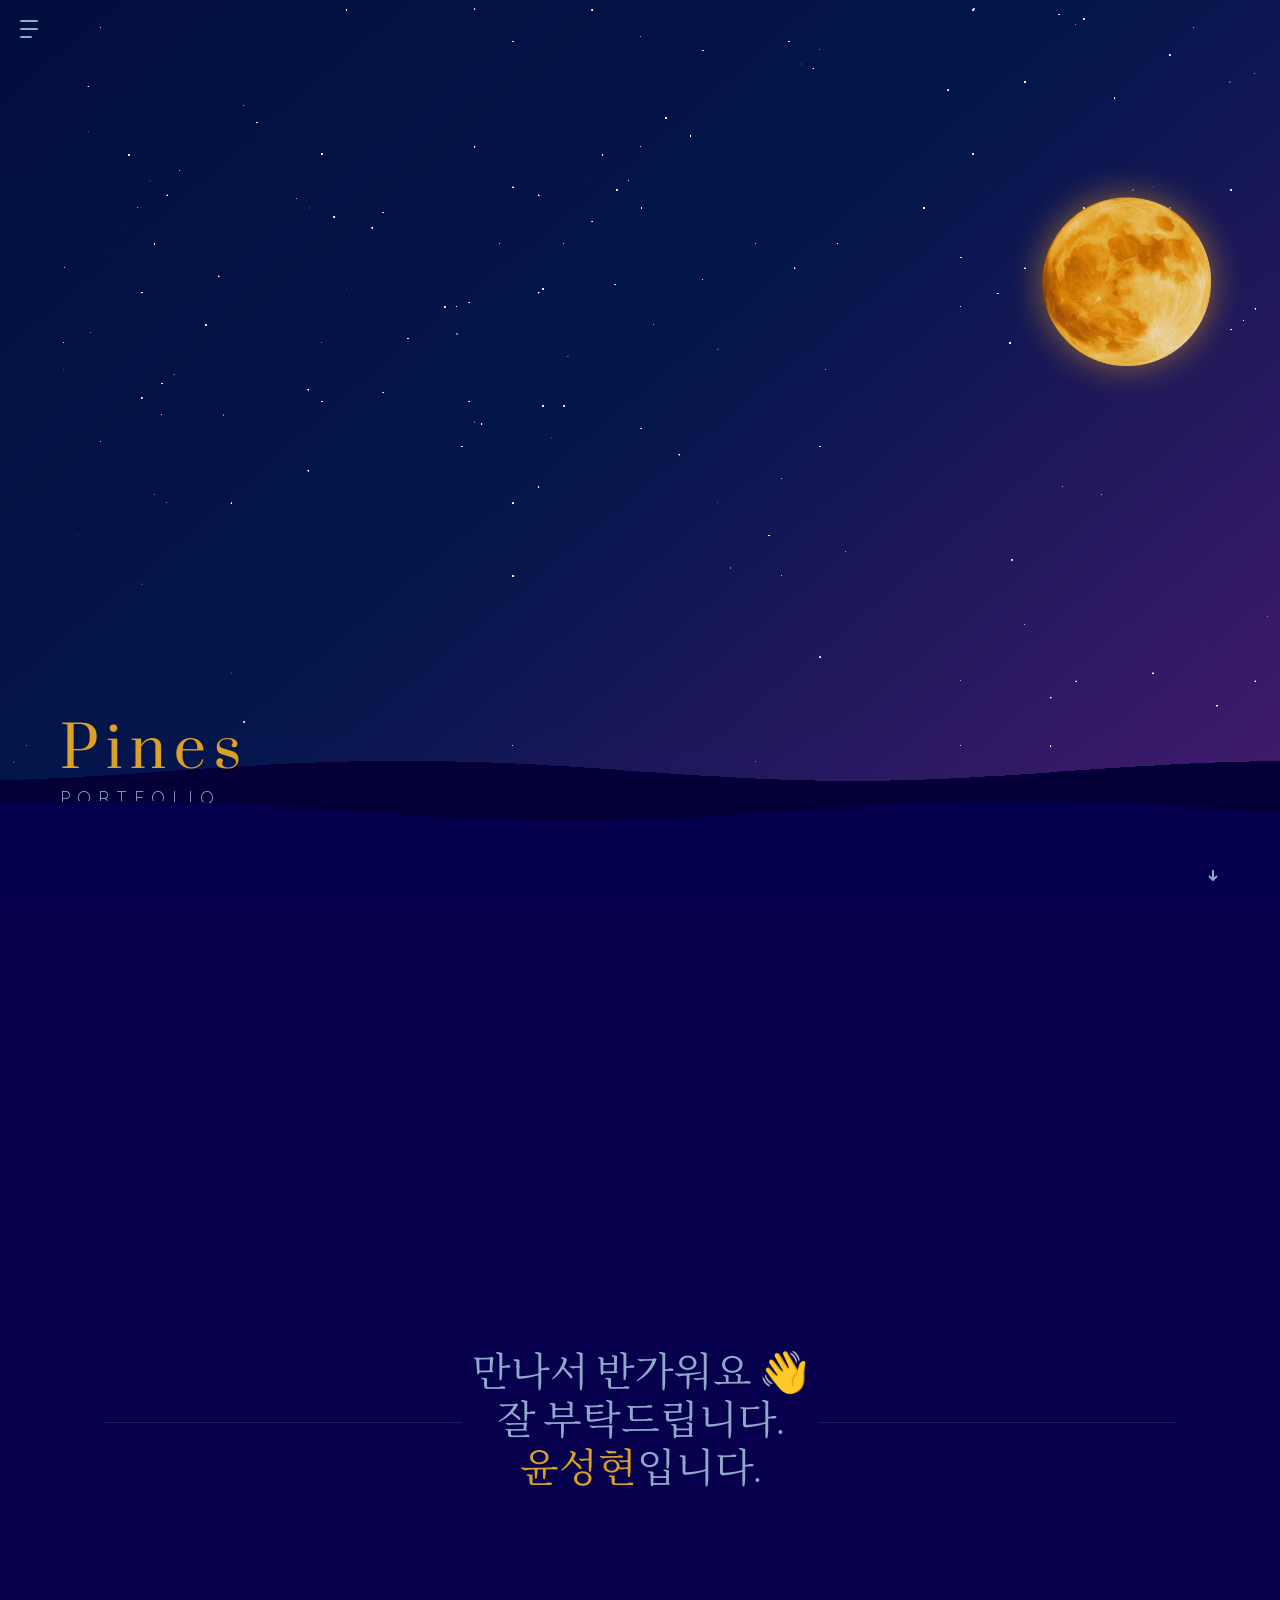
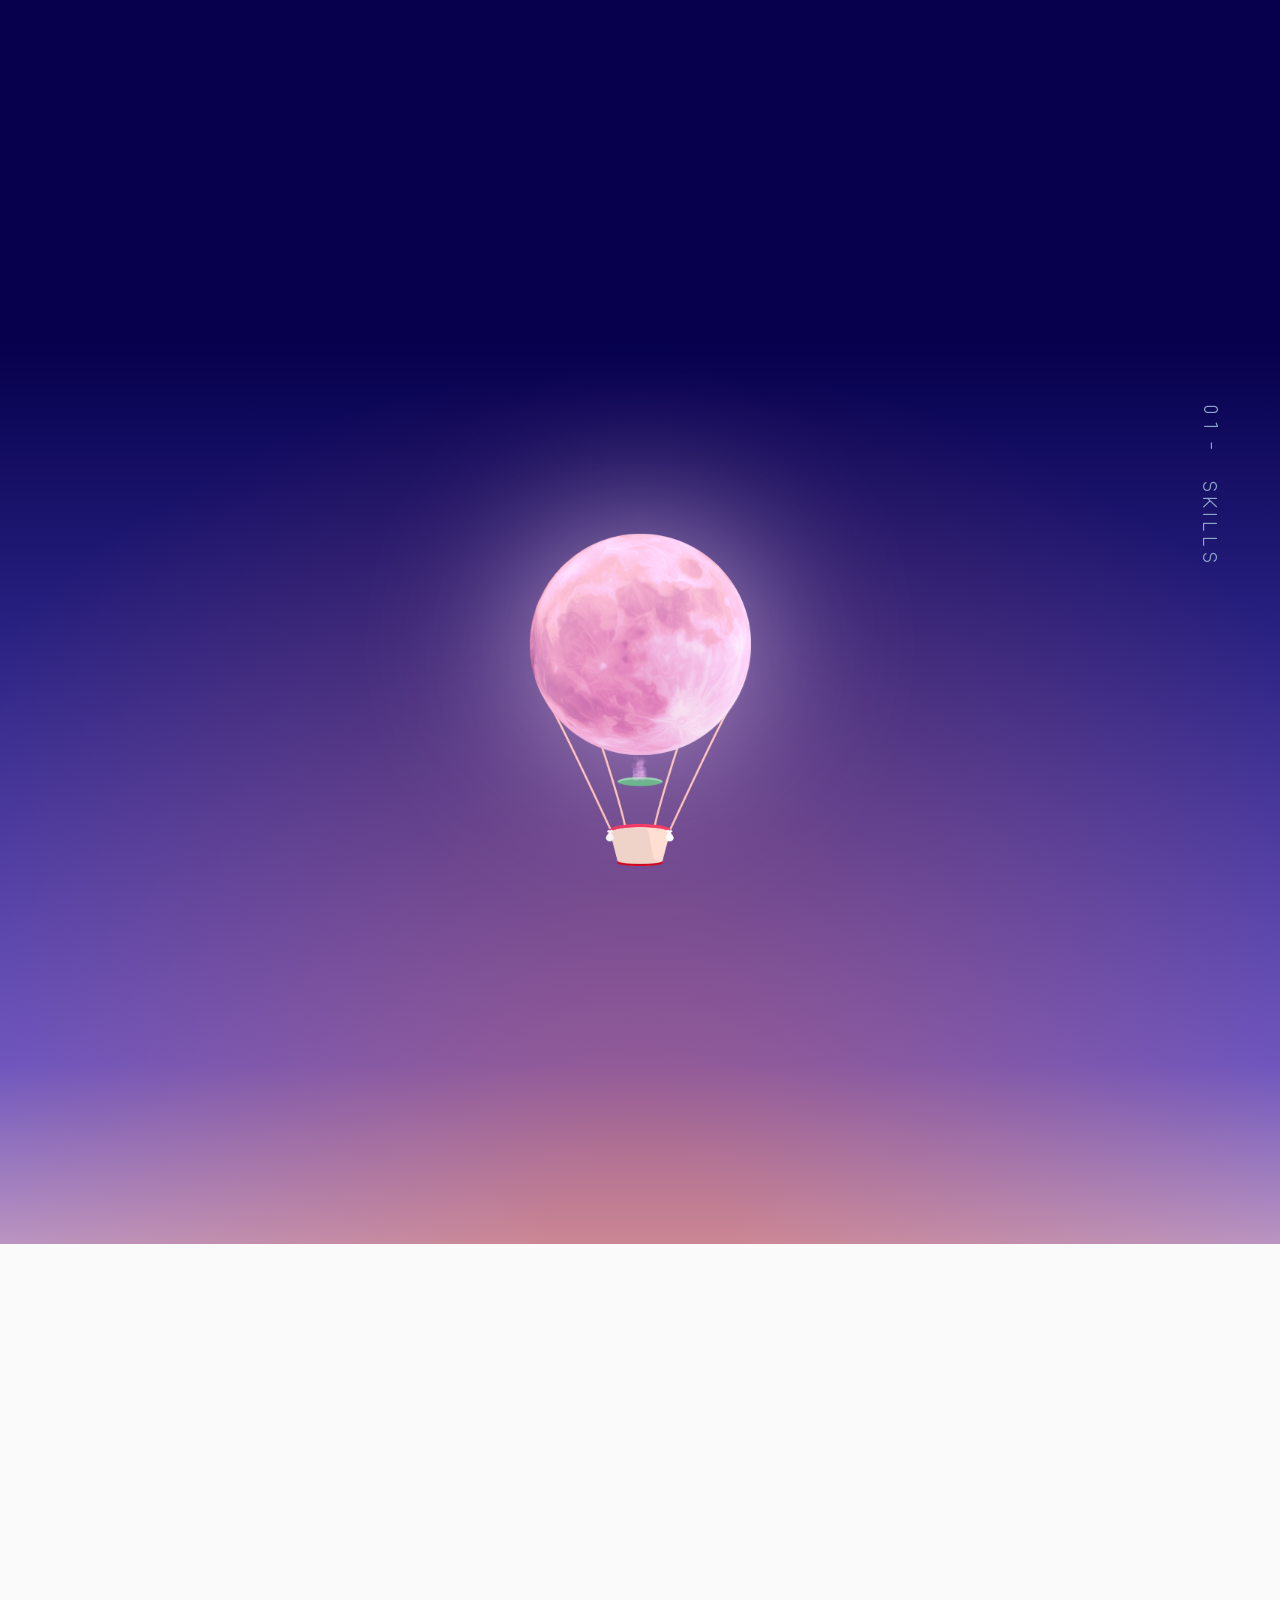
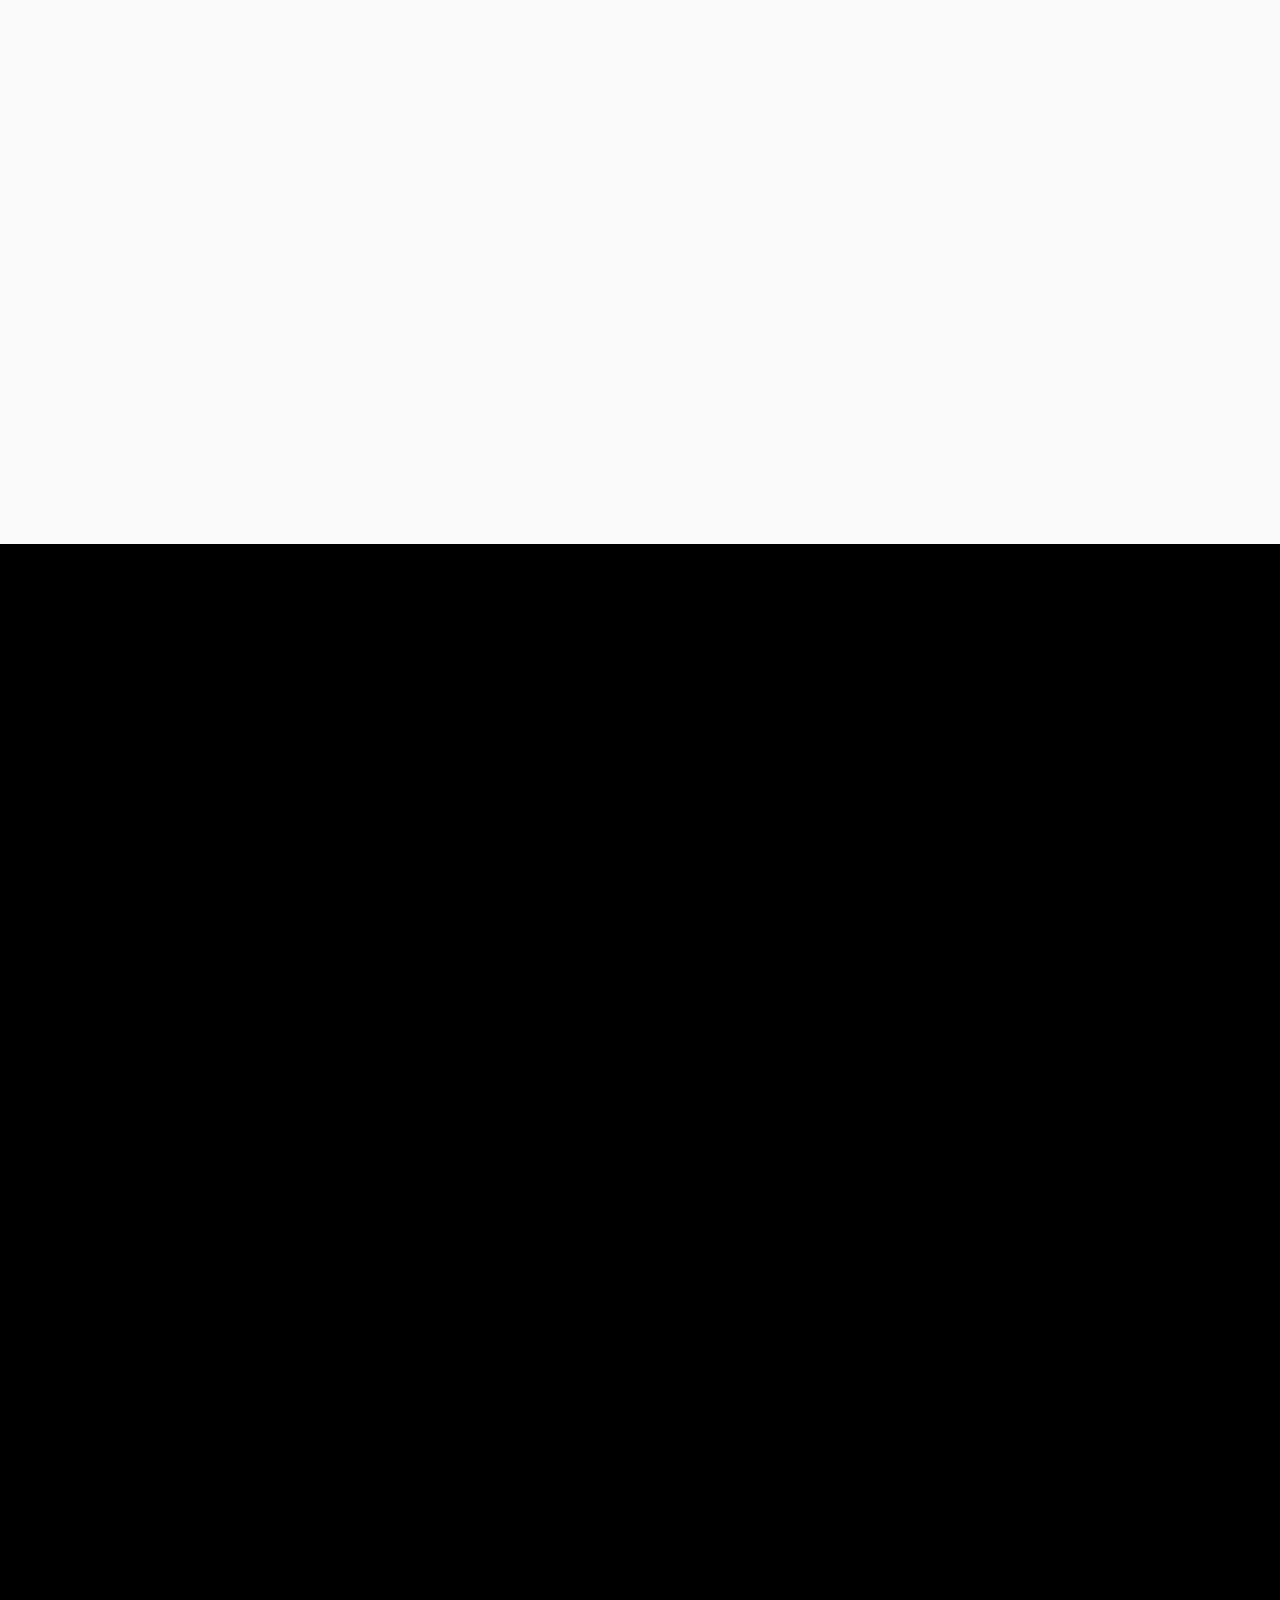
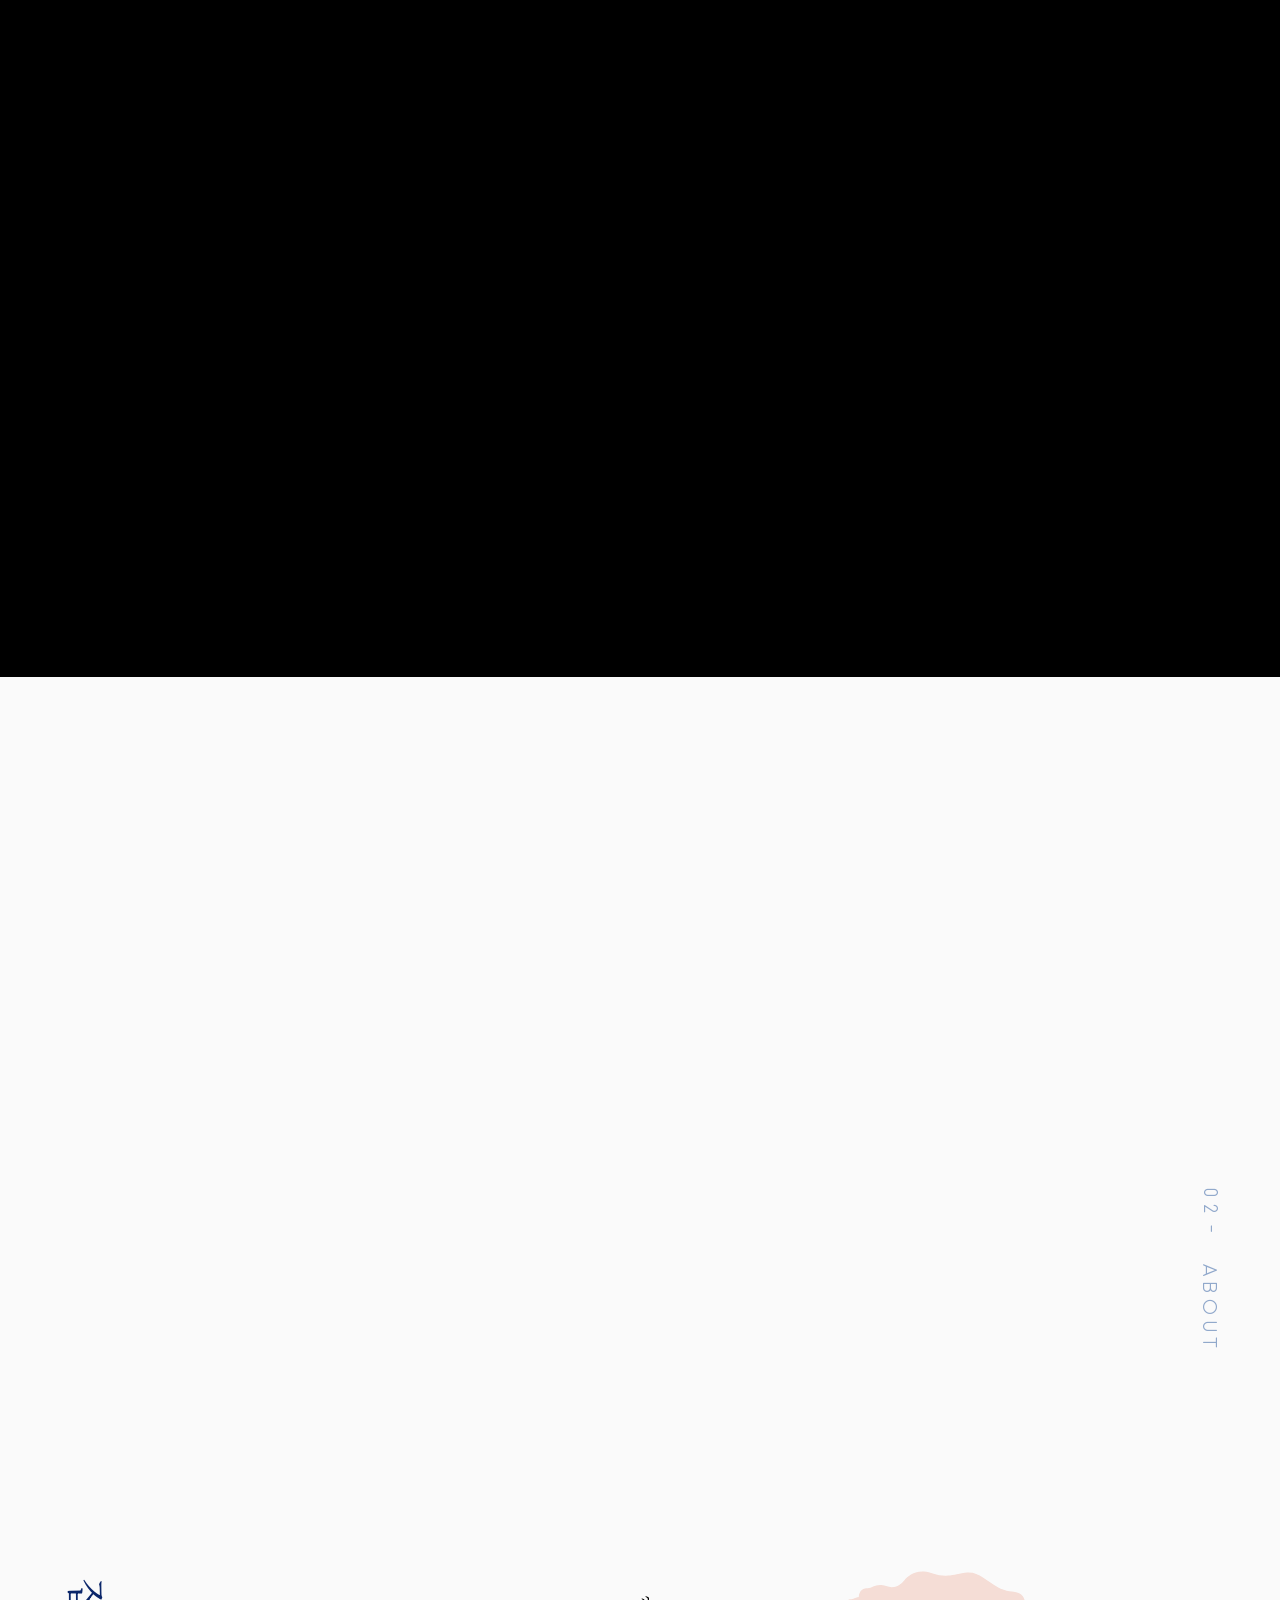
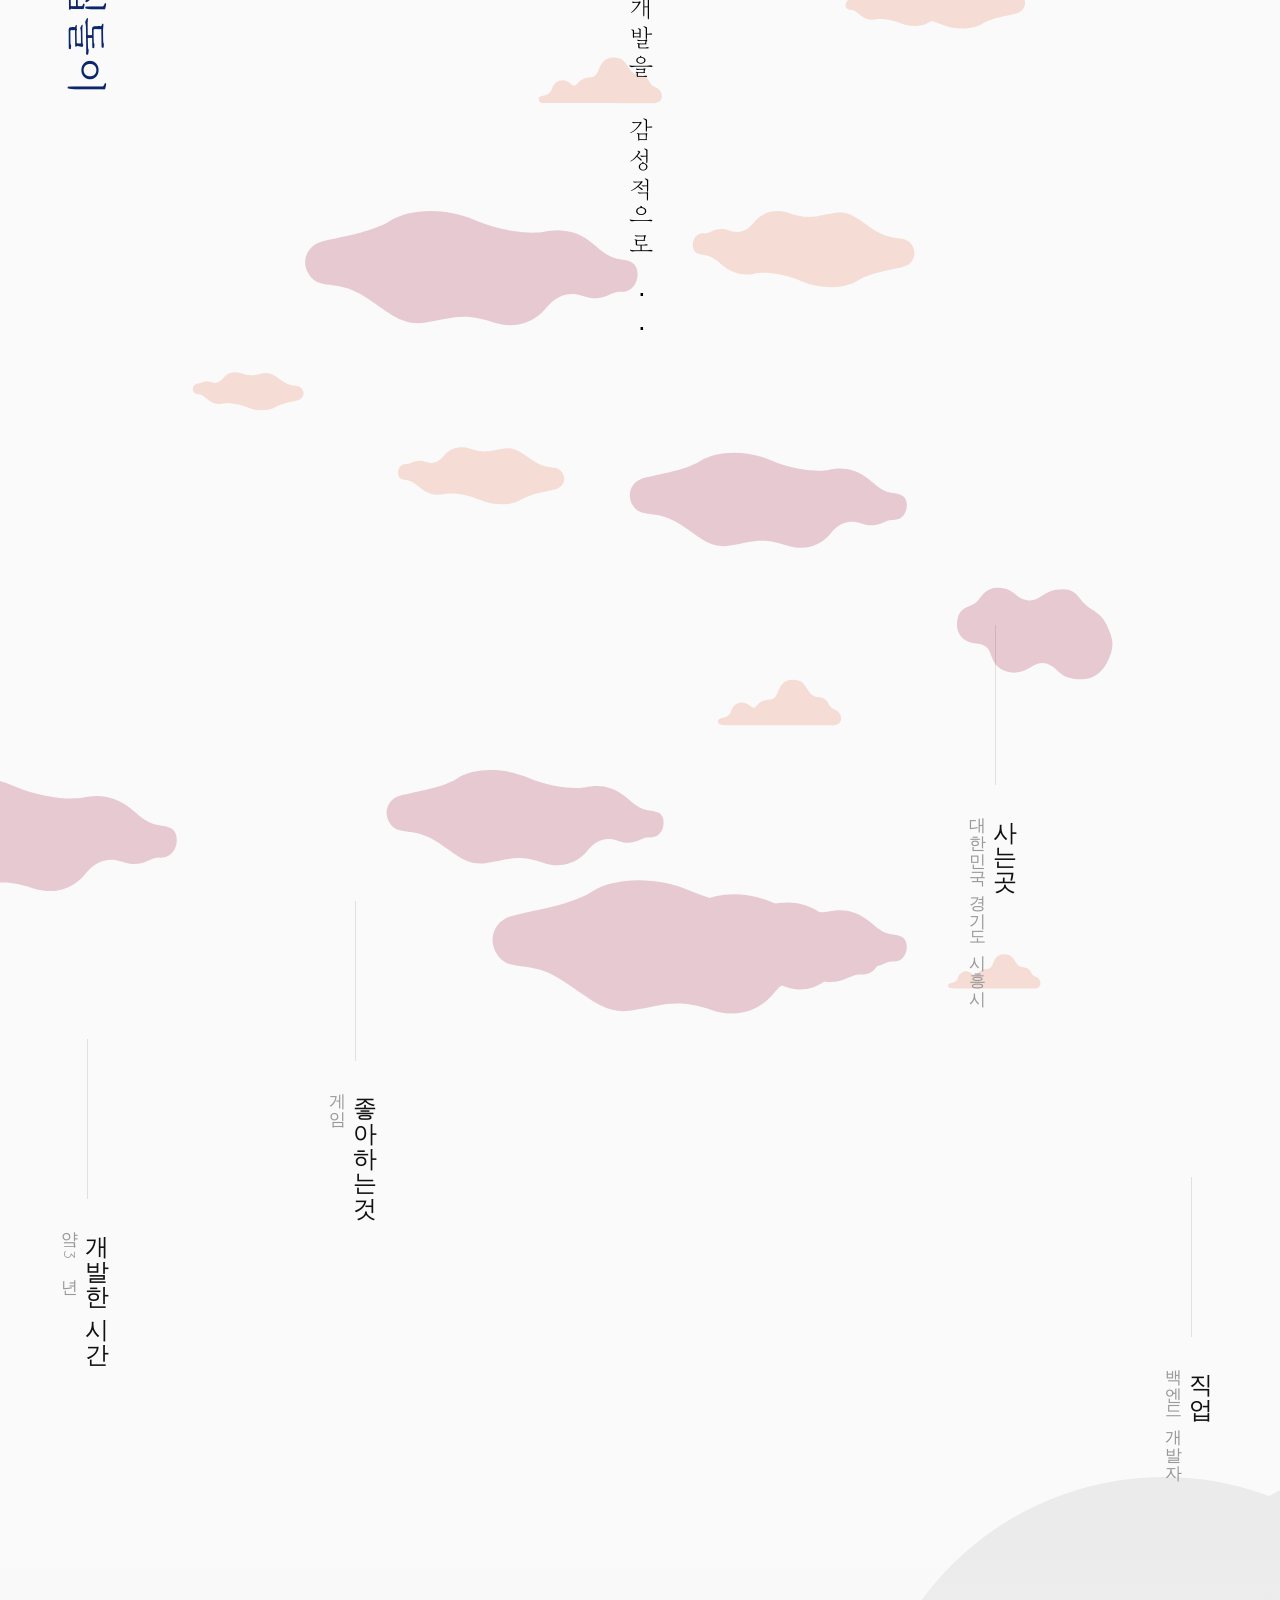
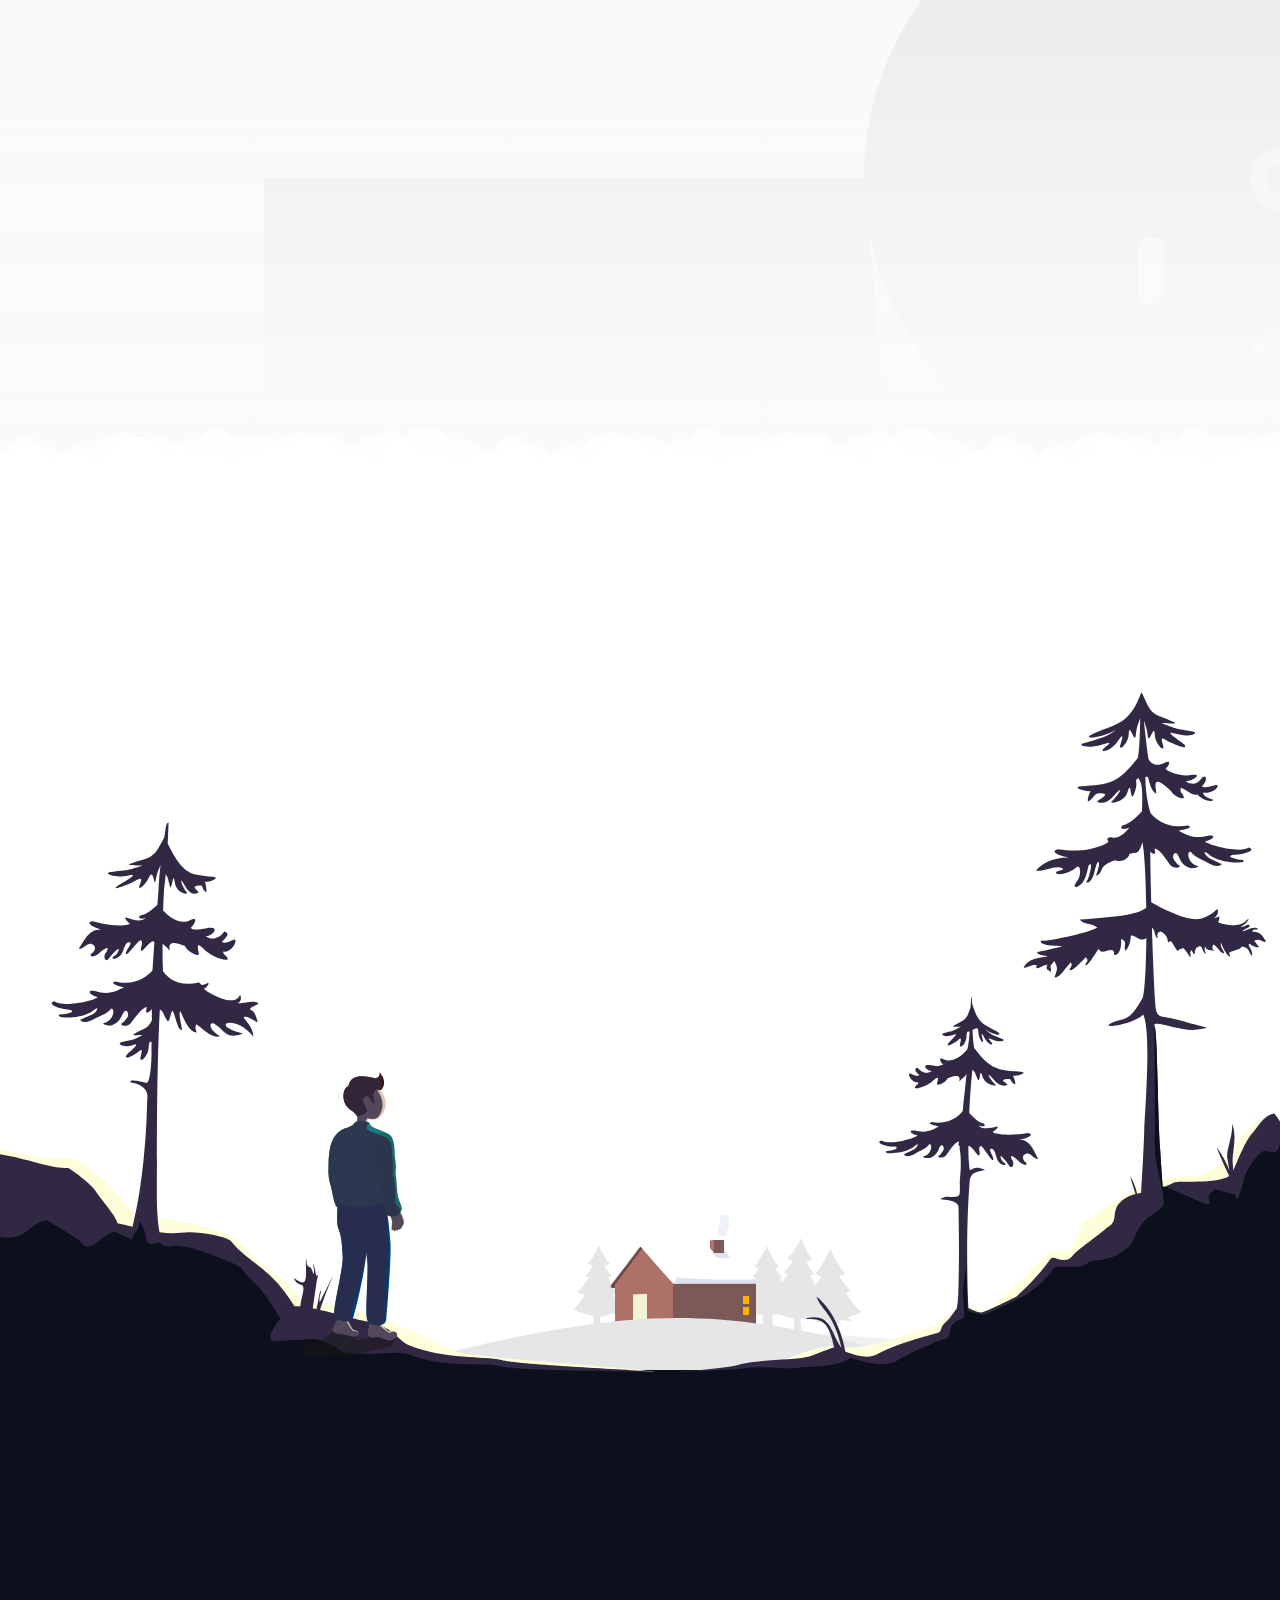
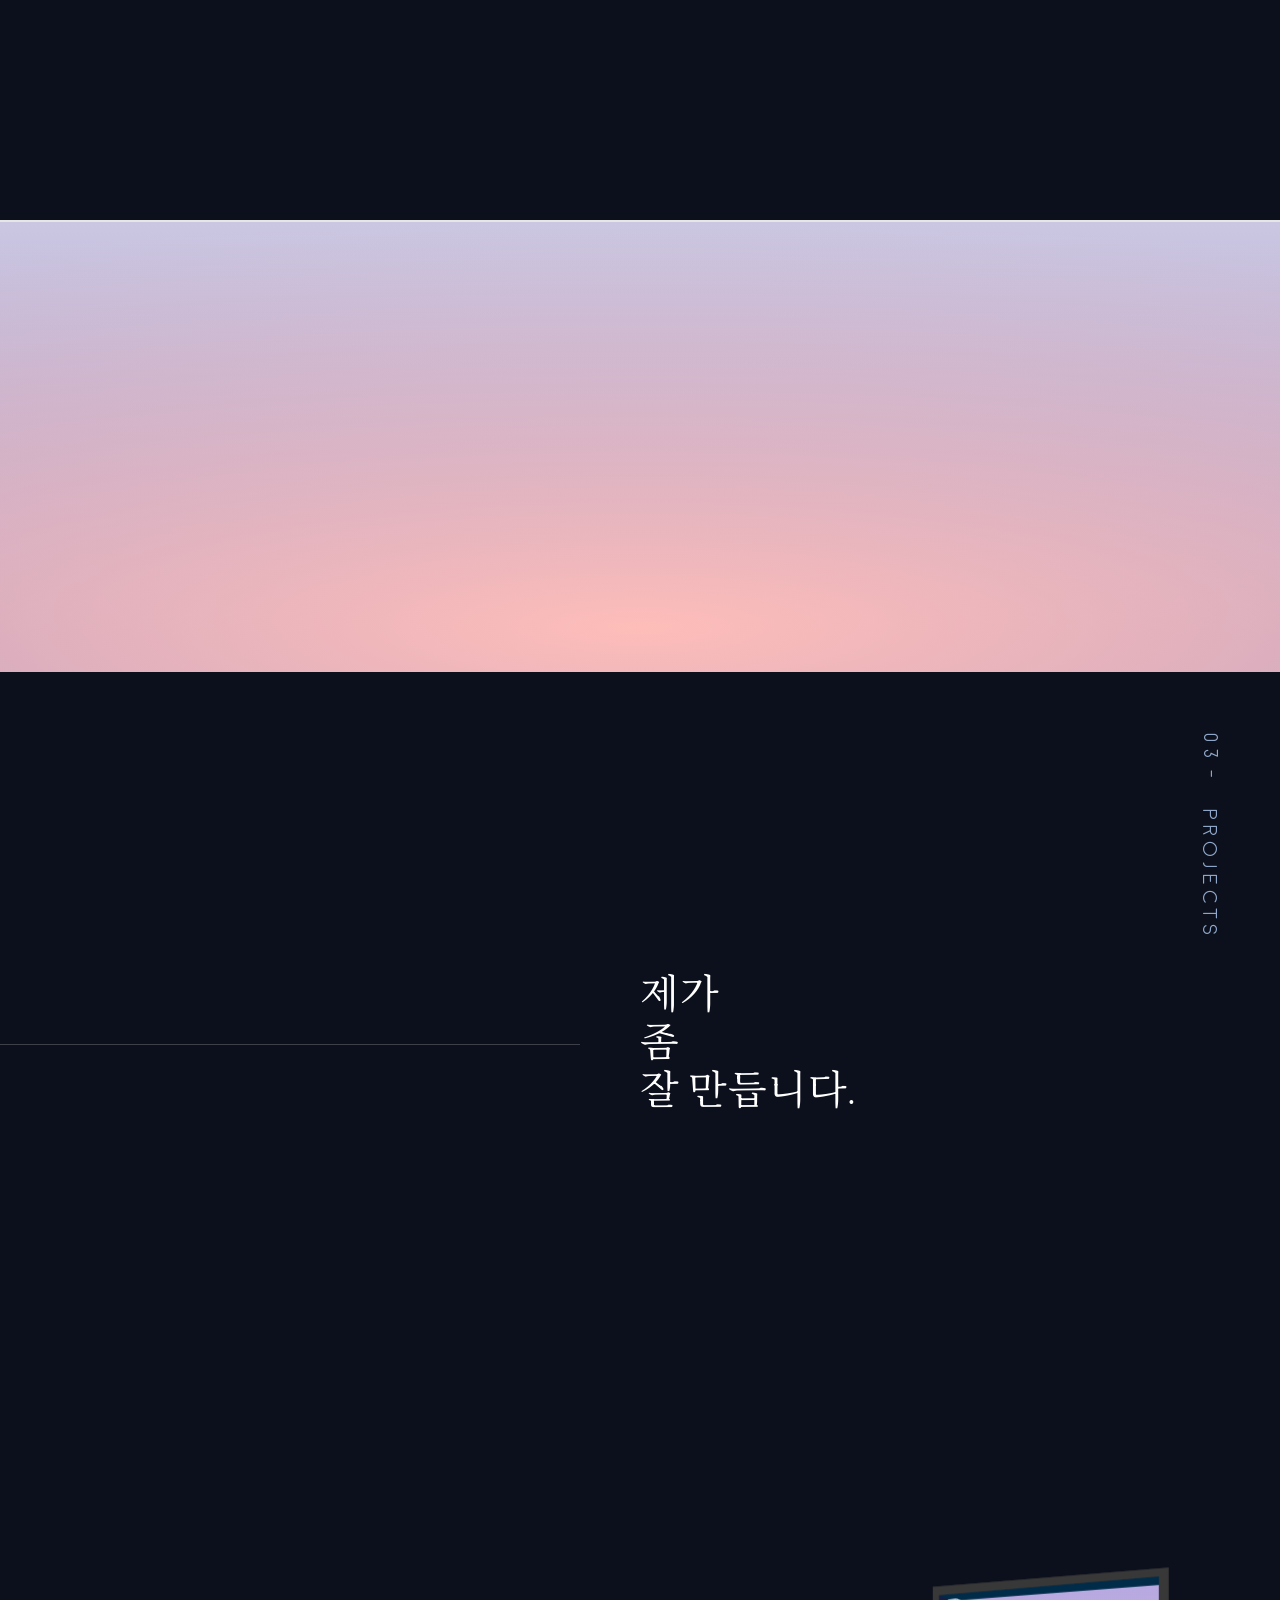
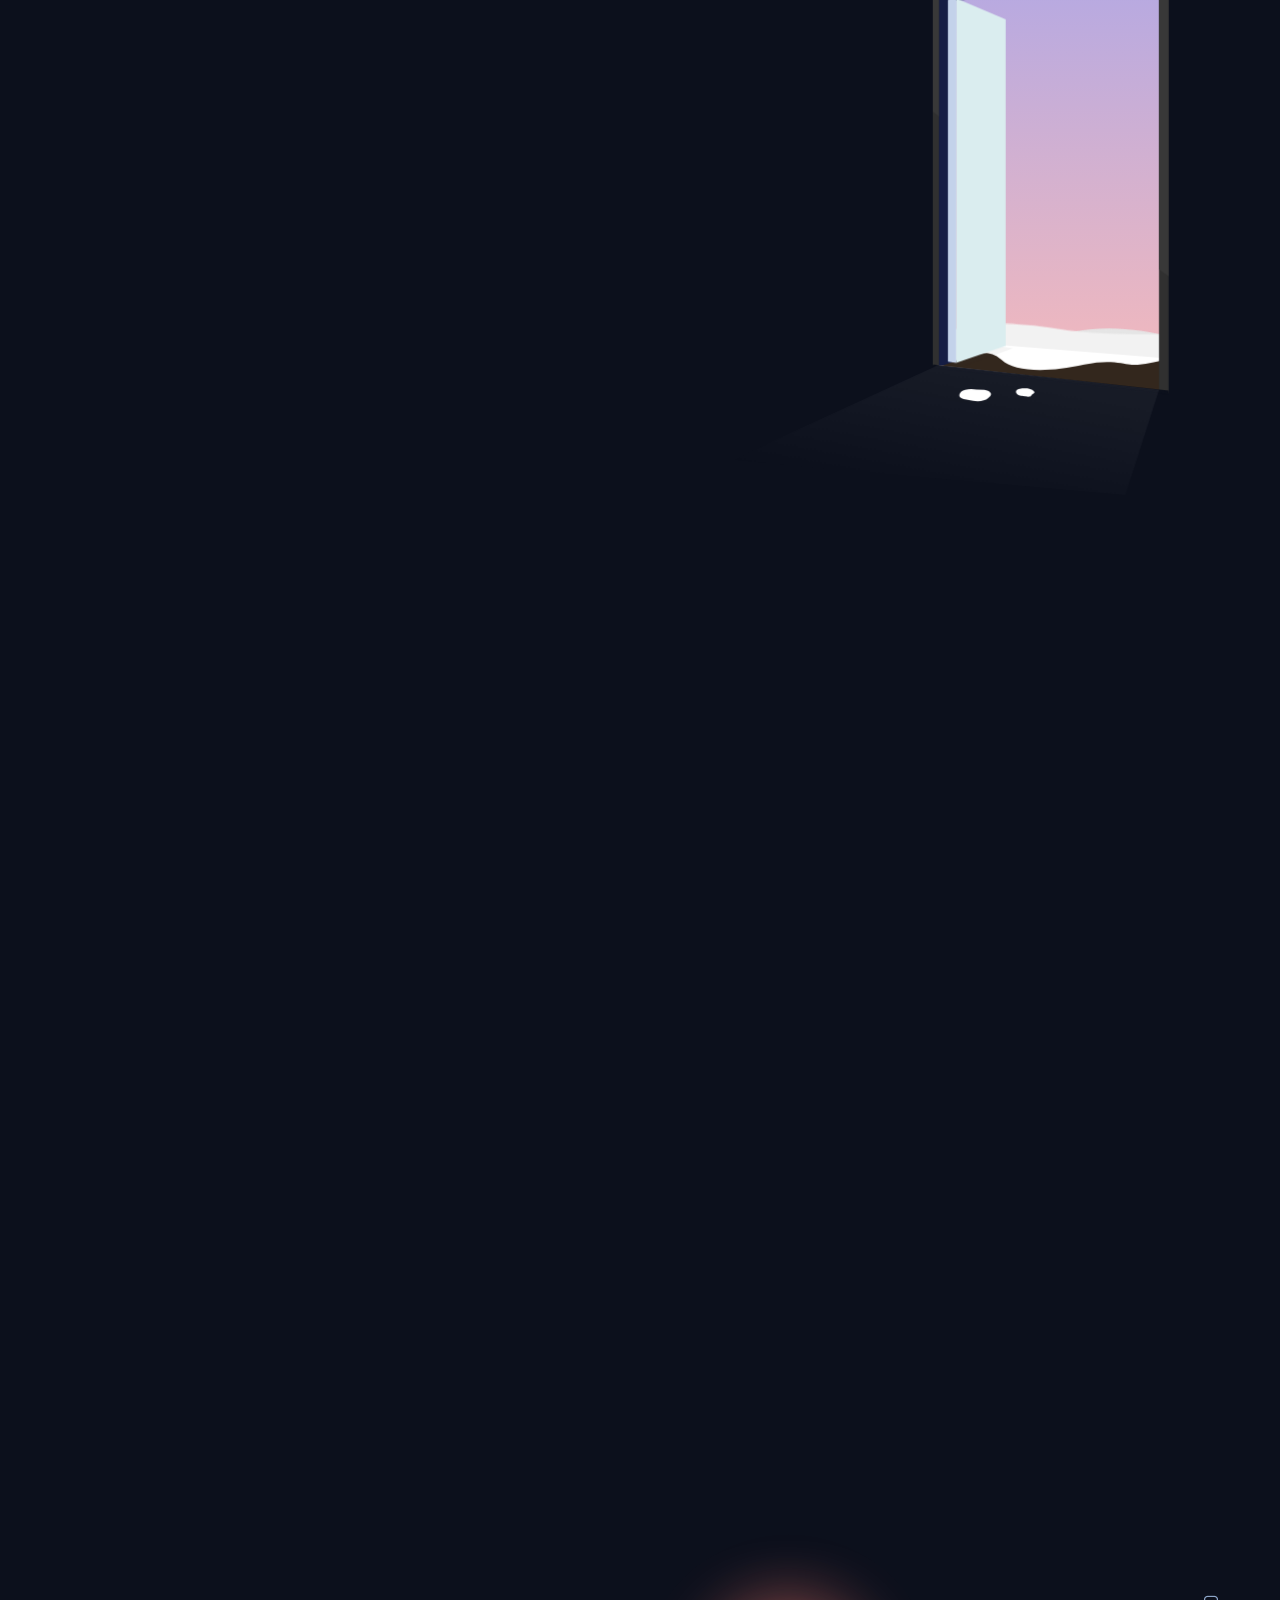
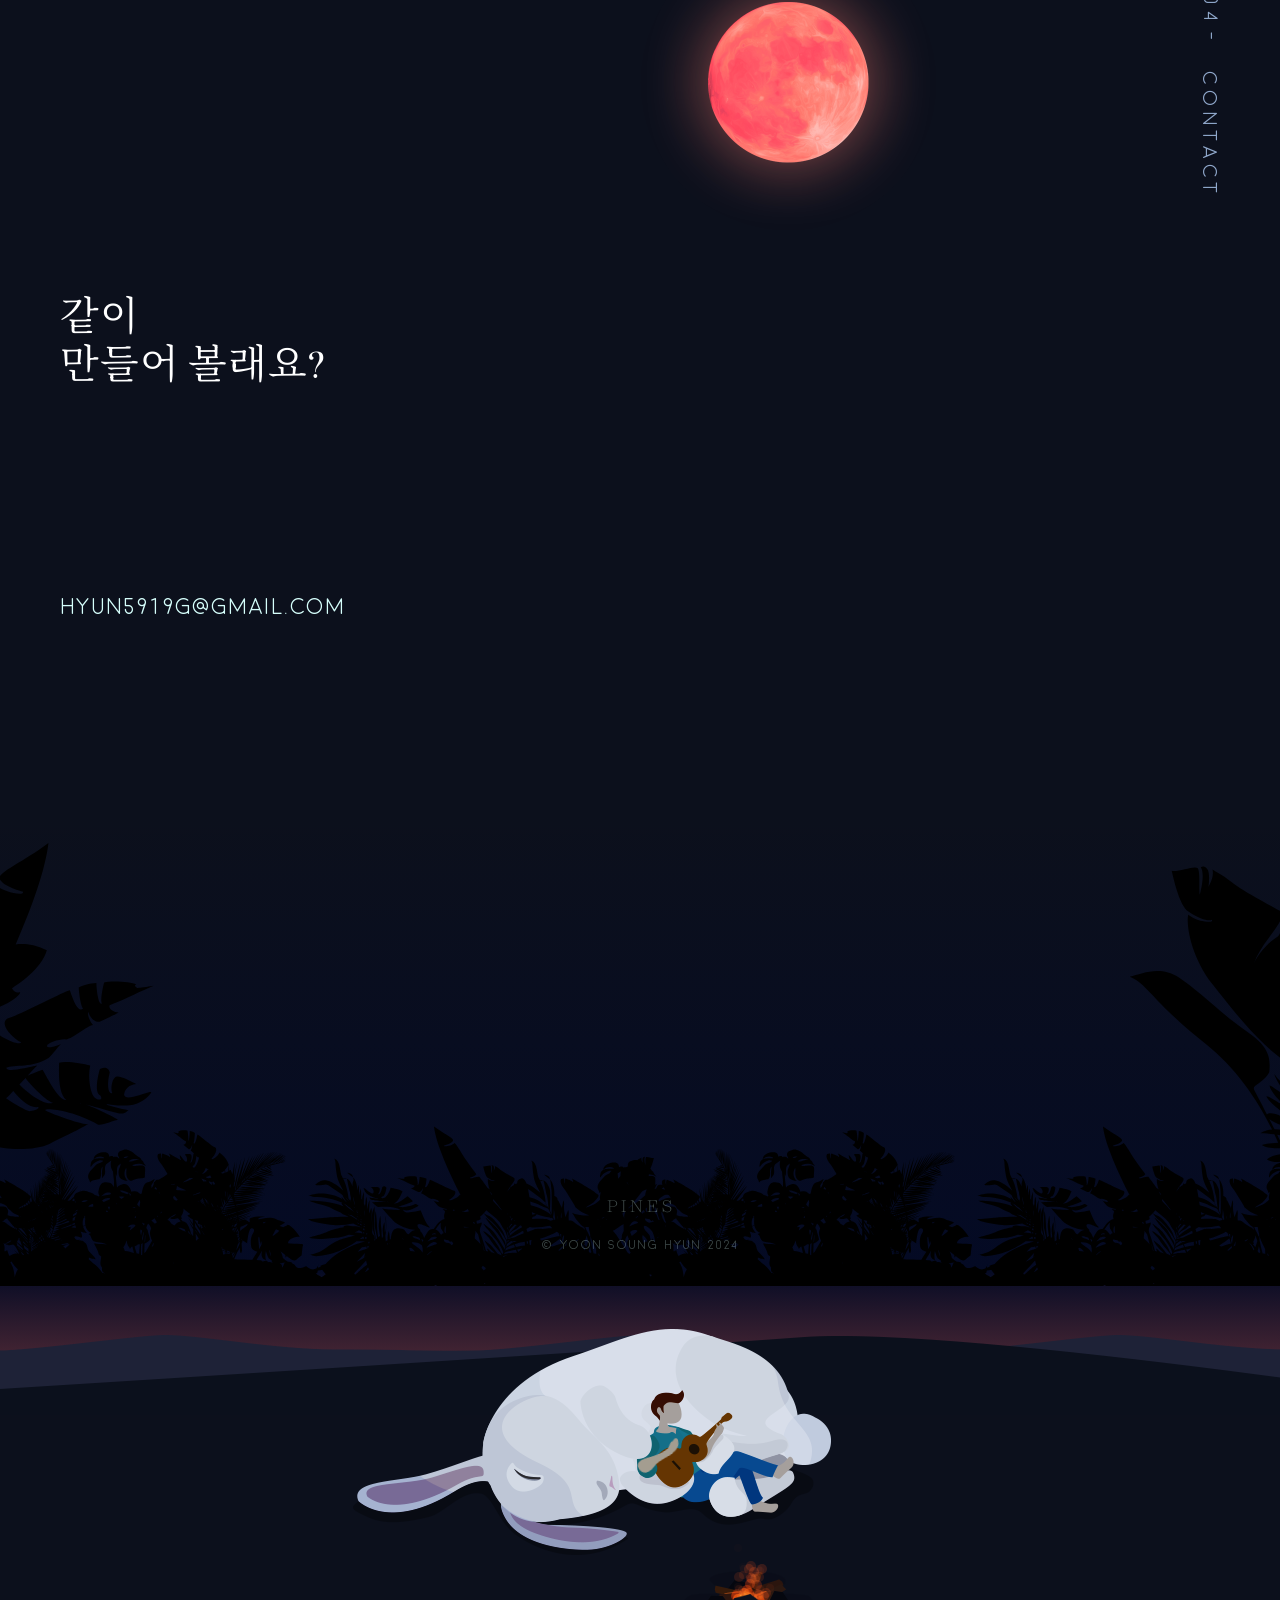
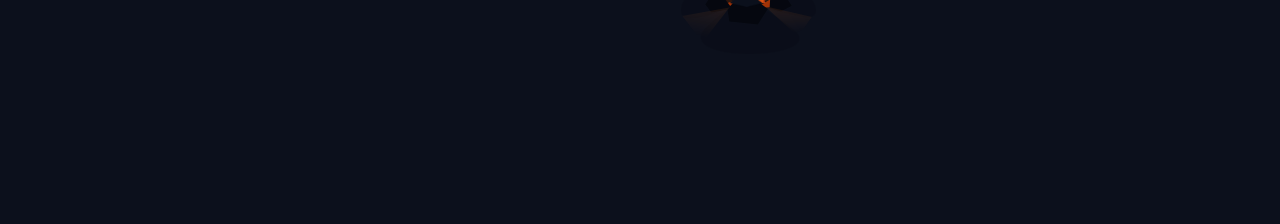
==== index.html @ 73c9dd41 "Update index.html" ====
<!DOCTYPE html>
<html lang="ko-KR">
<meta http-equiv="content-type" content="text/html;charset=UTF-8" />

<head>
	<meta charset="UTF-8">
	<meta name="viewport"
		content="height=device-height,width=device-width, initial-scale=1, minimum-scale=1, maximum-scale=1, user-scalable=no, shrink-to-fit=no">

	<meta http-equiv="cache-control" content="max-age=0" />
	<meta http-equiv="cache-control" content="no-cache" />
	<meta http-equiv="expires" content="0" />
	<meta http-equiv="pragma" content="no-cache" />

	<title>Pines Portfolio Site</title>
	<meta name="description" content="Portfolio web site of Pines (윤성현)">
	<link rel="icon" type="image/png" href="logos/Pines.png" />
	<meta name="msapplication-TileColor" content="#ffffff">
	<meta name="theme-color" content="#ffffff">
	<meta name="naver-site-verification" content="eee32c7cd17e25bff56da106402a122c780f48d7" />
	<link rel="canonical" href="index.html">

	<script src="gma/lib/jquery.min.js"></script>
	<link rel="image_src" href="logos/Pines.png" />

	<link rel="stylesheet" href="gma/css/reset.css">
	<link rel="stylesheet" href="gma/css/style_dev2.css" media="all">
	<script src="gma/js/video.min.js"></script>
	<script src="gma/js/videojs-contrib-hls.min.js"></script>
	<script async src="https://www.googletagmanager.com/gtag/js?id=G-L2MTJ2FZVT"></script>
</head>

<body class="lock">
	<h1 class="sitename">
		<a href="index.html" title="home">
			<img src="logos/Pines.png" alt="">
			Pines Portfolio site
		</a>
	</h1>
	<div id="vjs">
		<nav id="mainnav">
			<button class="menuopen btn">
				<div class="blackbar eq0">
					<div></div>
				</div>
				<div class="blackbar eq1">
					<div></div>
				</div>
				<div class="blackbar eq2">
					<div></div>
				</div>
			</button>
			<div class="roundBox">
				<a href="#intro" class="nav index0">Intro<div class="band"></div></a><br>
				<a href="#skills" class="nav index3">Skills<div class="band"></div></a><br>
				<a href="#about" class="nav index2">About<div class="band"></div></a><br>
				<a href="#project" class="nav index1">Projects<div class="band"></div></a><br>
				<a href="#contact" class="nav index4">Contact<div class="band"></div></a>
				<div class="rotateBg" id="moveNavBg">
				</div>

			</div>
		</nav>

		<div id="app">
			<section class="section1 contents" id="intro">
				<div class="a-layer depth-7 moon-1Wrap">
					<div class="moon-1">
						<img src="gma/images/moon_2_2_shadow.png" alt="">
					</div>
				</div>
				<div class="a-layer depth-12 moontext">Colors
				</div>
				<div class="a-layer depth-12 moontext eq1">

				</div>
				<div class="a-layer depth-6 introtext">

				</div>
				<div class="a-layer depth-12 wave">
					<canvas id='sea-front'></canvas>
				</div>
				<div class="a-layer depth-9 wave">
					<canvas id='sea-back'></canvas>
					<div class="nextBg"></div>
				</div>
				<div class="a-layer depth-2 stars fix"></div>
				<div class="a-layer depth-2 stars dual"></div>
				<div class="a-layer depth-14 hiddentext">
					<h3>
						<div class="sc">
							<div class="scball">
								<div class="text">
									scroll down
								</div>
								<svg version="1.1" baseProfile="basic" id="Layer_1" xmlns="http://www.w3.org/2000/svg"
									xmlns:xlink="http://www.w3.org/1999/xlink" x="0px" y="0px" width="12px"
									height="12px" viewBox="0 0 12 12" xml:space="preserve">
									<path fill="#90A8CB" d="M10.133,5.891l-0.021-0.022c-0.385-0.384-1.009-0.384-1.393,0L7,7.587V0.984C7,0.441,6.559,0,6.016,0H5.984
									C5.441,0,5,0.441,5,0.984v6.601L3.282,5.867c-0.385-0.384-1.009-0.384-1.393,0L1.868,5.889c-0.385,0.385-0.385,1.009,0,1.393
									l2.78,2.781l0.623,0.623l0.044,0.044C5.491,10.895,5.724,11,5.984,11h0.031c0.261,0,0.494-0.105,0.67-0.271l0.043-0.043l0.623-0.623
									l2.781-2.78C10.518,6.898,10.517,6.273,10.133,5.891z" />
								</svg>
							</div>
						</div>
					</h3>


				</div>
				<div class="a-layer depth-11 title">
					<h2 class="maintitle changefont">Pines<span class="subtitle">Portfolio</span></h2>
					<div id="cssda"><a href="" target="_blank">
							<img src="gma/images/cssda-monogram-wotd.svg" alt="">
						</a>
					</div>
				</div>

				<div class="a-layer depth-1 sky" id="overlaysky"></div>
			</section>
			<div class="middlebox eq0" id="greetings">
				<div class="greetings changefont">만나서 반가워요 <span class="emj">👋</span><br>잘 부탁드립니다.<br><span
						class="name">윤성현</span>입니다.</div>
			</div>

			<section class="section2 contents" id="skills">
				<div class="verticalText">
					01<div class="hr">-<span>Skills</span></div>
				</div>
				<div class="forfixed">
					<div class="contentWrapBox">
						<div class="rotate">
							<div class="caution"></div>
							<ul class="a-layer depth-8 contentWrap">
								<li>
									<h3 class="changefont title">제가<br>이런 걸<br>좀<br>할 줄 압니다.</h3>
								</li>
								<li>
									<h3 class="skillslevel" data-level="45">
										<div class="tag">Design</div>Web Design<div class="point">
											<div class="numbers">45</div>
										</div>
									</h3>
								</li>
								<li>
									<h3 class="skillslevel" data-level="95">
										<div class="tag">Development</div>C<div class="point">
											<div class="numbers">95</div>
										</div>
									</h3>
								</li>
								<li>
									<h3 class="skillslevel" data-level="80">
										<div class="tag">Development</div>JAVA<div class="point">
											<div class="numbers">80</div>
										</div>
									</h3>
								</li>
								<li>
									<h3 class="skillslevel" data-level="50">
										<div class="tag">Development</div>Javascript<div class="point">
											<div class="numbers">50</div>
										</div>
									</h3>
								</li>
								<li>
									<h3 class="skillslevel" data-level="20">
										<div class="tag">Development</div>Spring<div class="point">
											<div class="numbers">20</div>
										</div>
									</h3>
								</li>
								<li>
									<h3 class="skillslevel" data-level="25">
										<div class="tag">Development</div>Spring Boot<div class="point">
											<div class="numbers">25</div>
										</div>
									</h3>
								</li>
								<li>
									<h3 class="skillslevel" data-level="10">
										<div class="tag">Development</div>Node.js<div class="point">
											<div class="numbers">10</div>
										</div>
									</h3>
								</li>
								<li class="musicpaper eq0">
									<div class="end"></div>
								</li>
								<li class="musicpaper eq1"></li>
								<li class="musicpaper eq2"></li>
								<li class="musicpaper eq3"></li>
								<li class="musicpaper eq4">
									<div class="end">
								</li>
							</ul>
						</div>
					</div>
					<div class="a-layer depth-7 moon-2">
						<div id="moon-2Or">
							<div class="moon-2Wrap">
								<img src="gma/images/moon_4.png" alt="">
								<div class="moon-hit"><img src="gma/images/moon_4_hit2.png" alt=""></div>
								<canvas id='flame'></canvas>
							</div>
						</div>
					</div>
					<div class="a-layer depth-9 clouds cloud-front">
						<div class="overflow">
							<canvas id='cloud-front'></canvas>
						</div>
						<div class="nextBg"></div>
					</div>
					<div class="a-layer depth-1 bg"></div>
					<div class="a-layer depth-1 sky2"></div>
				</div>
			</section>

			<section class="forCloud">
				<div class="contentsBox">
					<div class="verticalText">
						02<div class="hr">-<span>About</span></div>
					</div>
					<div class="a-layer depth-10 cover"></div>
					<div class="a-layer depth-3 svg" id="about">
						<div class="t2">
							<div class="textkorean">
								개발을&nbsp;감성적으로&nbsp;&sdot;&sdot;
							</div>
						</div>
						<svg version="1.1" baseProfile="basic" xmlns="http://www.w3.org/2000/svg"
							xmlns:xlink="http://www.w3.org/1999/xlink" x="0px" y="0px" width="100%" height="100%">
							<path class="clouds cloud2" d="M16.209,36.624c8.059,0.576,14.812-9.426,31.24-3.501c16.428,5.925,26.393-4.579,30.971-10.234
							c4.579-5.655,19.122-19.929,44.167-11.58s33.664,3.501,56.018-0.27c22.353-3.771,33.664,11.85,54.401,23.7
							s33.664,3.771,42.013,15.081c8.349,11.311,2.692,24.239-7.811,28.009s-42.282,7.271-58.71,17.774
							c-16.429,10.504-46.322,11.312-70.561,0.809c-24.238-10.504-48.746-11.581-57.902-9.696c-9.156,1.886-25.315,4.31-43.628-12.389
							C20.883,60.174,15.401,65.71,6.783,61.131C-1.835,56.554,1.127,35.547,16.209,36.624z" />

							<path class="clouds cloud4" d="M14.912,56.693c-6.486,0-12.96,0.641-13.418-4.248c-0.671-7.157,12.971-2.013,16.326-13.196
							c3.355-11.182,15.16-14.769,24.154-6.485c8.5,7.827,5.591-7.604,24.825-8.275c12.757-0.445,6.869-22.791,26.391-24.602
							c21.693-2.013,17.444,20.352,33.1,21.47c15.655,1.119,10.735,11.631,21.022,15.656c10.288,4.026,12.301,19.905-2.684,19.905
							C129.643,56.917,14.912,56.693,14.912,56.693z" />

							<path class="clouds cloud4" d="M14.912,56.693c-6.486,0-12.96,0.641-13.418-4.248c-0.671-7.157,12.971-2.013,16.326-13.196
							c3.355-11.182,15.16-14.769,24.154-6.485c8.5,7.827,5.591-7.604,24.825-8.275c12.757-0.445,6.869-22.791,26.391-24.602
							c21.693-2.013,17.444,20.352,33.1,21.47c15.655,1.119,10.735,11.631,21.022,15.656c10.288,4.026,12.301,19.905-2.684,19.905
							C129.643,56.917,14.912,56.693,14.912,56.693z" />

							<path class="clouds cloud2" d="M16.209,36.624c8.059,0.576,14.812-9.426,31.24-3.501c16.428,5.925,26.393-4.579,30.971-10.234
							c4.579-5.655,19.122-19.929,44.167-11.58s33.664,3.501,56.018-0.27c22.353-3.771,33.664,11.85,54.401,23.7
							s33.664,3.771,42.013,15.081c8.349,11.311,2.692,24.239-7.811,28.009s-42.282,7.271-58.71,17.774
							c-16.429,10.504-46.322,11.312-70.561,0.809c-24.238-10.504-48.746-11.581-57.902-9.696c-9.156,1.886-25.315,4.31-43.628-12.389
							C20.883,60.174,15.401,65.71,6.783,61.131C-1.835,56.554,1.127,35.547,16.209,36.624z" />

							<path class="clouds cloud2" d="M16.209,36.624c8.059,0.576,14.812-9.426,31.24-3.501c16.428,5.925,26.393-4.579,30.971-10.234
							c4.579-5.655,19.122-19.929,44.167-11.58s33.664,3.501,56.018-0.27c22.353-3.771,33.664,11.85,54.401,23.7
							s33.664,3.771,42.013,15.081c8.349,11.311,2.692,24.239-7.811,28.009s-42.282,7.271-58.71,17.774
							c-16.429,10.504-46.322,11.312-70.561,0.809c-24.238-10.504-48.746-11.581-57.902-9.696c-9.156,1.886-25.315,4.31-43.628-12.389
							C20.883,60.174,15.401,65.71,6.783,61.131C-1.835,56.554,1.127,35.547,16.209,36.624z" />

							<path class="clouds cloud3" d="M16.209,36.624c8.059,0.576,14.812-9.426,31.24-3.501c16.428,5.925,26.393-4.579,30.971-10.234
							c4.579-5.655,19.122-19.929,44.167-11.58s33.664,3.501,56.018-0.27c22.353-3.771,33.664,11.85,54.401,23.7
							s33.664,3.771,42.013,15.081c8.349,11.311,2.692,24.239-7.811,28.009s-42.282,7.271-58.71,17.774
							c-16.429,10.504-46.322,11.312-70.561,0.809c-24.238-10.504-48.746-11.581-57.902-9.696c-9.156,1.886-25.315,4.31-43.628-12.389
							C20.883,60.174,15.401,65.71,6.783,61.131C-1.835,56.554,1.127,35.547,16.209,36.624z" />

							<path class="clouds cloud2" d="M16.209,36.624c8.059,0.576,14.812-9.426,31.24-3.501c16.428,5.925,26.393-4.579,30.971-10.234
							c4.579-5.655,19.122-19.929,44.167-11.58s33.664,3.501,56.018-0.27c22.353-3.771,33.664,11.85,54.401,23.7
							s33.664,3.771,42.013,15.081c8.349,11.311,2.692,24.239-7.811,28.009s-42.282,7.271-58.71,17.774
							c-16.429,10.504-46.322,11.312-70.561,0.809c-24.238-10.504-48.746-11.581-57.902-9.696c-9.156,1.886-25.315,4.31-43.628-12.389
							C20.883,60.174,15.401,65.71,6.783,61.131C-1.835,56.554,1.127,35.547,16.209,36.624z" />

							<path class="clouds cloud4" d="M14.912,56.693c-6.486,0-12.96,0.641-13.418-4.248c-0.671-7.157,12.971-2.013,16.326-13.196
							c3.355-11.182,15.16-14.769,24.154-6.485c8.5,7.827,5.591-7.604,24.825-8.275c12.757-0.445,6.869-22.791,26.391-24.602
							c21.693-2.013,17.444,20.352,33.1,21.47c15.655,1.119,10.735,11.631,21.022,15.656c10.288,4.026,12.301,19.905-2.684,19.905
							C129.643,56.917,14.912,56.693,14.912,56.693z" />

							<path class="clouds cloud4" d="M14.912,56.693c-6.486,0-12.96,0.641-13.418-4.248c-0.671-7.157,12.971-2.013,16.326-13.196
							c3.355-11.182,15.16-14.769,24.154-6.485c8.5,7.827,5.591-7.604,24.825-8.275c12.757-0.445,6.869-22.791,26.391-24.602
							c21.693-2.013,17.444,20.352,33.1,21.47c15.655,1.119,10.735,11.631,21.022,15.656c10.288,4.026,12.301,19.905-2.684,19.905
							C129.643,56.917,14.912,56.693,14.912,56.693z" />
						</svg>
					</div>
					<div class="a-layer depth-8 svg2">
						<h3 class="changefont">
							집돌이
						</h3>
						<div class="a-layer depth-4 ddd d01">
							<dl>
								<dt>사는곳</dt>
								<dd>대한민국 경기도 시흥시</dd>
							</dl>
						</div>
						<div class="a-layer depth-4 ddd d02">
							<dl>
								<dt>좋아하는것</dt>
								<dd>게임</dd>
							</dl>
						</div>
						<div class="a-layer depth-4 ddd d03">
							<dl>
								<dt>직업</dt>
								<dd>백엔드 개발자</dd>
							</dl>
						</div>
						<div class="a-layer depth-4 ddd d04">
							<dl>
								<dt>개발한 시간</dt>
								<dd>약 13 년</dd>
							</dl>
						</div>
						<svg version="1.1" baseProfile="basic" xmlns="http://www.w3.org/2000/svg"
							xmlns:xlink="http://www.w3.org/1999/xlink" x="0px" y="0px" width="100%" height="100%">
							<path class="clouds cloud2" d="M16.209,36.624c8.059,0.576,14.812-9.426,31.24-3.501c16.428,5.925,26.393-4.579,30.971-10.234
							c4.579-5.655,19.122-19.929,44.167-11.58s33.664,3.501,56.018-0.27c22.353-3.771,33.664,11.85,54.401,23.7
							s33.664,3.771,42.013,15.081c8.349,11.311,2.692,24.239-7.811,28.009s-42.282,7.271-58.71,17.774
							c-16.429,10.504-46.322,11.312-70.561,0.809c-24.238-10.504-48.746-11.581-57.902-9.696c-9.156,1.886-25.315,4.31-43.628-12.389
							C20.883,60.174,15.401,65.71,6.783,61.131C-1.835,56.554,1.127,35.547,16.209,36.624z" />

							<path class="clouds cloud2" d="M16.209,36.624c8.059,0.576,14.812-9.426,31.24-3.501c16.428,5.925,26.393-4.579,30.971-10.234
							c4.579-5.655,19.122-19.929,44.167-11.58s33.664,3.501,56.018-0.27c22.353-3.771,33.664,11.85,54.401,23.7
							s33.664,3.771,42.013,15.081c8.349,11.311,2.692,24.239-7.811,28.009s-42.282,7.271-58.71,17.774
							c-16.429,10.504-46.322,11.312-70.561,0.809c-24.238-10.504-48.746-11.581-57.902-9.696c-9.156,1.886-25.315,4.31-43.628-12.389
							C20.883,60.174,15.401,65.71,6.783,61.131C-1.835,56.554,1.127,35.547,16.209,36.624z" />

							<path class="clouds cloud3" d="M4.451,38.998c2.185,5.545,6.731,9.46,10.733,11.825c2.875,1.699,5.458,3.639,9.642,8.914
							c3.085,3.89,6.731,6.731,16.373,5.275c9.642-1.455,11.643-8.731,20.557-7.458c8.913,1.272,8.034,8.006,19.828,8.913
							c9.461,0.728,12.189-5.641,16.009-9.823c3.821-4.184,11.28-3.094,13.645-11.461c2.364-8.368-1.274-17.646-12.916-18.556
							c-8.343-0.652-9.585-4.257-11.643-10.551c-3.093-9.46-16.191-14.008-27.106-6.549c-13.806,9.435-18.943-4.625-26.377-6.913
							C23.734-0.295,8.089-1.387,1.722,20.443C-0.605,28.424,2.086,32.995,4.451,38.998z" />

							<path class="clouds cloud2" d="M16.209,36.624c8.059,0.576,14.812-9.426,31.24-3.501c16.428,5.925,26.393-4.579,30.971-10.234
							c4.579-5.655,19.122-19.929,44.167-11.58s33.664,3.501,56.018-0.27c22.353-3.771,33.664,11.85,54.401,23.7
							s33.664,3.771,42.013,15.081c8.349,11.311,2.692,24.239-7.811,28.009s-42.282,7.271-58.71,17.774
							c-16.429,10.504-46.322,11.312-70.561,0.809c-24.238-10.504-48.746-11.581-57.902-9.696c-9.156,1.886-25.315,4.31-43.628-12.389
							C20.883,60.174,15.401,65.71,6.783,61.131C-1.835,56.554,1.127,35.547,16.209,36.624z" />

							<path class="clouds cloud2" d="M16.209,36.624c8.059,0.576,14.812-9.426,31.24-3.501c16.428,5.925,26.393-4.579,30.971-10.234
							c4.579-5.655,19.122-19.929,44.167-11.58s33.664,3.501,56.018-0.27c22.353-3.771,33.664,11.85,54.401,23.7
							s33.664,3.771,42.013,15.081c8.349,11.311,2.692,24.239-7.811,28.009s-42.282,7.271-58.71,17.774
							c-16.429,10.504-46.322,11.312-70.561,0.809c-24.238-10.504-48.746-11.581-57.902-9.696c-9.156,1.886-25.315,4.31-43.628-12.389
							C20.883,60.174,15.401,65.71,6.783,61.131C-1.835,56.554,1.127,35.547,16.209,36.624z" />

							<path class="clouds cloud2" d="M16.209,36.624c8.059,0.576,14.812-9.426,31.24-3.501c16.428,5.925,26.393-4.579,30.971-10.234
							c4.579-5.655,19.122-19.929,44.167-11.58s33.664,3.501,56.018-0.27c22.353-3.771,33.664,11.85,54.401,23.7
							s33.664,3.771,42.013,15.081c8.349,11.311,2.692,24.239-7.811,28.009s-42.282,7.271-58.71,17.774
							c-16.429,10.504-46.322,11.312-70.561,0.809c-24.238-10.504-48.746-11.581-57.902-9.696c-9.156,1.886-25.315,4.31-43.628-12.389
							C20.883,60.174,15.401,65.71,6.783,61.131C-1.835,56.554,1.127,35.547,16.209,36.624z" />

							<path class="clouds cloud3" d="M16.209,36.624c8.059,0.576,14.812-9.426,31.24-3.501c16.428,5.925,26.393-4.579,30.971-10.234
							c4.579-5.655,19.122-19.929,44.167-11.58s33.664,3.501,56.018-0.27c22.353-3.771,33.664,11.85,54.401,23.7
							s33.664,3.771,42.013,15.081c8.349,11.311,2.692,24.239-7.811,28.009s-42.282,7.271-58.71,17.774
							c-16.429,10.504-46.322,11.312-70.561,0.809c-24.238-10.504-48.746-11.581-57.902-9.696c-9.156,1.886-25.315,4.31-43.628-12.389
							C20.883,60.174,15.401,65.71,6.783,61.131C-1.835,56.554,1.127,35.547,16.209,36.624z" />

							<path class="clouds cloud2" d="M16.209,36.624c8.059,0.576,14.812-9.426,31.24-3.501c16.428,5.925,26.393-4.579,30.971-10.234
							c4.579-5.655,19.122-19.929,44.167-11.58s33.664,3.501,56.018-0.27c22.353-3.771,33.664,11.85,54.401,23.7
							s33.664,3.771,42.013,15.081c8.349,11.311,2.692,24.239-7.811,28.009s-42.282,7.271-58.71,17.774
							c-16.429,10.504-46.322,11.312-70.561,0.809c-24.238-10.504-48.746-11.581-57.902-9.696c-9.156,1.886-25.315,4.31-43.628-12.389
							C20.883,60.174,15.401,65.71,6.783,61.131C-1.835,56.554,1.127,35.547,16.209,36.624z" />
						</svg>
					</div>
					<div class="a-layer depth-10 cover bottom"></div>

					<div class="flyme" id="flyme">
						<div id="flyme_svgWrap">
							<svg id="flyme_men" data-name="flyme" xmlns="http://www.w3.org/2000/svg"
								viewBox="0 0 190.17 317">
								<defs></defs>
								<path class="cls-1"
									d="M129.92,70.4c9.33-8.6,31.38-10.79,41.49-10.11,9.72-7.39,18.83-9.17,26.36-11.33a2.43,2.43,0,0,0-.34-1l-1.06-1.16c-7.86-6.19-48.51-17.4-95.89-13S15.17,56.58,8.58,64.11l-.83,1.33A2.43,2.43,0,0,0,7.6,66.5c7-.92,17.29,1,25.63,6.53C42.1,70,67,72.23,76.09,75.38,89.81,70.6,116.92,67.79,129.92,70.4Z"
									transform="translate(-7.59)" />
								<path class="cls-2"
									d="M109.67,128.33a1.52,1.52,0,0,0-1,.5L97.23,12.43l2.28-.38L111,128.91A1.54,1.54,0,0,0,109.67,128.33Z"
									transform="translate(-7.59)" />
								<path class="cls-3"
									d="M109.19,141l-.94-10.86a1.68,1.68,0,0,1,.43-1.28,1.52,1.52,0,0,1,1-.5,1.54,1.54,0,0,1,1.33.58,1.7,1.7,0,0,1,.38.93l.34,3.93.57,6.57.06.71A6.16,6.16,0,0,0,124.59,140l-.06-.71-.29-3.34a1.62,1.62,0,0,1,1.29-1.76l.13,0a1.61,1.61,0,0,1,1.7,1.51l.32,3.7a9.28,9.28,0,0,1-17.47,5.09l-.13-.25A9.25,9.25,0,0,1,109.19,141Z"
									transform="translate(-7.59)" />
								<polygon class="cls-2"
									points="95.24 52.6 94.49 51.64 126.94 38.51 128.69 38.46 95.24 52.6" />
								<polygon class="cls-2" points="94.95 52 94.38 53 56.35 44.57 56.39 43.8 94.95 52" />
								<polygon class="cls-2"
									points="95.42 52.37 94.8 51.23 123.58 33.32 125.1 33.17 95.42 52.37" />
								<polygon class="cls-2"
									points="94.95 51.31 94.45 52.51 58.82 40.19 58.83 39.23 94.95 51.31" />
								<polygon class="cls-2" points="92.16 14.1 89.85 14.16 89.2 0.08 89.97 0 92.16 14.1" />
								<path class="cls-4"
									d="M196.36,46.79A118.93,118.93,0,0,0,8.58,64.11c3.82-4.36,17.58-11.86,39.31-13.3,14.84-6.18,32.48-12.68,53-12.14,19-6.07,40.07.32,54.69,2.24C176.78,38.2,191.83,43.22,196.36,46.79Z"
									transform="translate(-7.59)" />
								<path class="cls-5"
									d="M98,9s-44.31-3.78-50,42c18.61-6.35,29.2-6.75,54.23-4.92,18.32-6.92,34.8-8.55,53.53-5C151.77,26.2,129.51,1.36,98,9"
									transform="translate(-7.59)" />
								<path class="cls-6"
									d="M101.27,54l-.89-1.32s1.12-1.53,3.56-.51c-.2.84-.41,1.65-.41,1.65A2.56,2.56,0,0,0,101.27,54Z"
									transform="translate(-7.59)" />
								<path class="cls-7"
									d="M123,298s-4.78,7-1.86,8.79,6.76,4.9,11.88,8.84,12.88-1.73,9.27-4.36-6.38-2-12.37-12.25C128.06,295.83,124.6,294.05,123,298Z"
									transform="translate(-7.59)" />
								<path class="cls-8"
									d="M86.76,221.5s3.77,13.76,20,24.37c9.71,6.34,13.6,7.23,14.79,14s10.34,31.5,9.63,38.72c-4.77,2.39-11,3.53-11.93,1.67-.21-3.84-14.14-31.73-12.65-34.6-3.35-.84-29.92-9.12-38.45-24.45-4.82-17.81,5.56-22.25,11.07-22.11S86.76,221.5,86.76,221.5Z"
									transform="translate(-7.59)" />
								<path class="cls-9"
									d="M94.26,217.6s9.14,2.94,13.32,3,6.78,4.35,9.14,5.7c2,1.14-.48,2.67-1.57,1.4,1.27,1.26-.13,1.77-1.09,1.29.55.73,1,1.6-1.12.87.67.82.07,1.65-2.11.81-2.54-1-6-2.08-7.11-3.21-2.56-2.55-5.53-.84-7.06-2.23S89.85,223.44,94.26,217.6Z"
									transform="translate(-7.59)" />
								<path class="cls-10"
									d="M102.85,222.22c.25-.16.78-3.06,5.36-2.46,2,.26,4.18,1.1,5.18.95s-1,2.33-2.92,1.9-2.17,1.63-3.66,1.45S99.58,224.37,102.85,222.22Z"
									transform="translate(-7.59)" />
								<path class="cls-11"
									d="M94.45,214.54s1.61-.36,3.94,1.91c2.63,2.56,2.66.66,4,2.54,1.5,4.36-1.2,6.81-3.92,7.31s-13.24-2.15-18.24-5.68c-1-.71-4.6-1.76-4.63-4.46,0-3.35,5.83-16.65,8-9.73C85,211,90.8,211.33,94.45,214.54Z"
									transform="translate(-7.59)" />
								<path class="cls-7"
									d="M142.58,282.81s-3.18,7.85.06,9,7.65,3.34,13.49,6.1,12.22-4.44,8.13-6.23-6.66-.61-14.69-9.33C147,279.59,143.27,278.59,142.58,282.81Z"
									transform="translate(-7.59)" />
								<path class="cls-12"
									d="M84.29,220.29s13,6.65,32.38,7.93c11.57.77,12.41,3.15,16.78,8.49s14.41,38.56,17.33,45.2c-4.36,3.9-10,6.18-11.69,5-2.06-3.25-6.67-14.84-18-35.36-3.33.9-32,5.48-46.93-3.71-12.93-13.17-6.22-22.59-1.35-25.18S84.29,220.29,84.29,220.29Z"
									transform="translate(-7.59)" />
								<path class="cls-7"
									d="M73.14,165.27s-.3,8.69-.79,9.39-1.36,1-1.57,2.44,7.67,5.41,9.65,3.51,5.47-8.67,3-8.69-3-2.86-2.94-4.41S77.05,164.73,73.14,165.27Z"
									transform="translate(-7.59)" />
								<path class="cls-7"
									d="M81.92,141.82a25,25,0,0,1,10.83,16.73c1.61,10.81-10.59,10.67-14.42,10a9.38,9.38,0,0,1-5.61-2.28c-1.34-4.27-6.31-6.68-6.33-12.86C66.36,142.74,78.18,141.56,81.92,141.82Z"
									transform="translate(-7.59)" />
								<path class="cls-13"
									d="M75.24,153.64s-.24-1.34,2.58-3.69,8.68-.62,10.92-1,7.48-7.34,2.41-12.45c0,0-2.26,5.49-7.59,4.12s-16.43-.08-17.48,7c-2.9,1.9-4.44,11.42,3.46,15.57A11.48,11.48,0,0,1,73,167s.58-3.26-.37-4.71-2.14-1.62-2.78-3.51c-1-2.83.65-5.9,2.88-3.75a8.32,8.32,0,0,1,1,1.9,5.24,5.24,0,0,0,2.63,2.42A20.09,20.09,0,0,1,75.24,153.64Z"
									transform="translate(-7.59)" />
								<path class="cls-14"
									d="M71.82,171.8s.91-.85,3.58-.45c2.07.31,3.21.17,8.44.59,3.3.27,1.65,1,5.21,4.35,5.85,5.48,7.56,10.18,4.7,25-1,5.14,10.9,23.16-.86,25.86-13.2,3-20.89,12.77-28.85,5.84-5.91-5.15-5.16-16.91-3.62-35.13C61.78,181.84,65.38,175.88,71.82,171.8Z"
									transform="translate(-7.59)" />
								<path class="cls-15"
									d="M81.75,173.43s4.88-1.85,13.9-.75c1.32.16,5.85,6.73,5.93,8.5.24,5-9.6,10.17-18.24,11.33-3.59.48-8.71.84-11.31-2.05C65.57,183.27,70.5,174,81.75,173.43Z"
									transform="translate(-7.59)" />
								<path class="cls-7"
									d="M107.69,146.87c-.15-.29-3.24-1.24-2-6.16.53-2.09,1.73-4.41,1.7-5.52s2.42,1.36,1.7,3.43,1.5,2.57,1.11,4.17S109.62,150.71,107.69,146.87Z"
									transform="translate(-7.59)" />
								<path class="cls-7"
									d="M102.88,160.71s2.93-10.12,2.91-14.71,4.56-7.57,6-10.2c1.18-2.22,2.94.44,1.58,1.67,1.34-1.43,1.94.09,1.44,1.15.78-.63,1.48.73.74,3.06.88-.76,1.31,0,.46,2.41-1,2.82-1.35,4.63-2.55,5.92-2.71,2.89-.75,6.09-2.22,7.81S109.43,165.36,102.88,160.71Z"
									transform="translate(-7.59)" />
								<path class="cls-15"
									d="M99.3,162.42s-.5-1.74,1.83-4.44c2.63-3.05.54-3,2.52-4.52,4.67-1.93,7.54.87,8.27,3.81s-1.49,14.64-5,20.35c-.71,1.15-4.73,5.93-7.46,7.08C94,187,83.83,175.92,91.27,173.12,96.16,171.28,96,166.63,99.3,162.42Z"
									transform="translate(-7.59)" />
							</svg>
						</div>
					</div>
					<div class="a-layer depth-2 monsterWrap">
						<div class="monster">
							<div class="mbody">
								<div class="eye left"></div>
								<div class="eye right"></div>
								<div class="mouse"></div>
								<div class="triangle"></div>
								<div class="triangle right"></div>
							</div>
							<div class="mbody2"></div>
						</div>
					</div>
				</div>
				<div class="a-layer clouds cloud-dep">
					<canvas id='cloud-front2'></canvas>
				</div>
				<div class="a-layer nextBg"></div>
				<div class="lastCloud"></div>
			</section>

			<section class="section4 contents" id="blog">
				<div class="hillWrap">
					<div class="a-layer depth-4 hillhouse">
						<div class="overflow">
							<div class="a-layer depth3 smoke">
								<canvas id='smoke'></canvas>
							</div>
							<svg version="1.1" baseProfile="basic" id="hillhouse" xmlns="http://www.w3.org/2000/svg"
								xmlns:xlink="http://www.w3.org/1999/xlink" x="0px" y="0px" viewBox="0 0 960 150"
								xml:space="preserve">
								<g>
									<path fill="#E6E6E6" d="M449.996,41.463c-4.987-3.775-11.185-18.003-11.185-18.003s-6.198,14.228-11.185,18.003
									c1.557,1.558,9.63,3.205,11.185,3.099C440.364,44.668,448.439,43.021,449.996,41.463z" />
									<path fill="#E6E6E6" d="M452.065,53.824c-6.002-4.545-13.46-21.665-13.46-21.665s-7.459,17.12-13.46,21.665
									c1.874,1.873,11.591,3.855,13.46,3.729C440.474,57.68,450.191,55.697,452.065,53.824z" />
									<path fill="#E6E6E6" d="M460.313,69.846c-9.679-6.488-21.708-30.936-21.708-30.936s-12.029,24.447-21.707,30.936
									c3.021,2.675,18.693,5.505,21.707,5.322C441.619,75.351,457.289,72.521,460.313,69.846z" />
									<path fill="#E6E6E6" d="M463.931,87.106c-11.199-9.058-25.119-43.179-25.119-43.179s-13.92,34.121-25.12,43.179
									c3.497,3.733,21.632,7.686,25.12,7.43C442.299,94.792,460.435,90.84,463.931,87.106z" />
									<path fill="#E6E6E6" d="M440.924,61.181c0,0-1.984,54.09,2.157,68.462c-3.985,5.55-7.991,4.105-8.541,0.355
									c-3.322-22.677,1.329-67.425,1.329-67.425L440.924,61.181z" />
								</g>
								<g>
									<path fill="#E6E6E6" d="M685.673,51.22c-6.877-5.124-15.527-24.563-15.527-24.563s-8.345,19.572-15.142,24.803
									c2.152,2.118,13.239,4.29,15.369,4.128C672.504,55.716,683.555,53.371,685.673,51.22z" />
									<path fill="#E6E6E6" d="M690.669,68.585c-9.057-6.747-20.447-32.347-20.447-32.347S659.23,62.013,650.28,68.901
									c2.834,2.79,17.436,5.651,20.238,5.437C673.324,74.508,687.88,71.42,690.669,68.585z" />
									<path fill="#E6E6E6" d="M701.202,89.666c-13.706-10.211-30.946-48.953-30.946-48.953s-16.633,39.007-30.178,49.431
									c4.288,4.222,26.387,8.551,30.629,8.226C674.952,98.628,696.981,93.954,701.202,89.666z" />
									<polygon fill="#E6E6E6"
										points="691.693,98.643 670.563,79.97 649.72,98.199 670.813,97.95 	" />
									<polygon fill="#E6E6E6"
										points="681.581,102.68 669.534,79.947 655.238,100.54 668.712,97.911 	" />
									<path fill="#E6E6E6" d="M672.238,72.368c0,0,5.429,8.966,3.52,53.567c-4.81,4.941-8.051,3.082-7.424-3.269
									c2.666-27-1.917-49.304-1.917-49.304L672.238,72.368z" />
								</g>
								<g>
									<path fill="#E6E6E6" d="M619.423,44.35c-5.683-4.302-12.743-20.511-12.743-20.511s-7.062,16.209-12.744,20.511
									c1.774,1.775,10.975,3.652,12.744,3.53C608.449,48.002,617.648,46.125,619.423,44.35z" />
									<path fill="#E6E6E6" d="M622.314,55.192c-6.836-5.177-15.334-24.684-15.334-24.684s-8.498,19.507-15.336,24.684
									c2.135,2.136,13.205,4.394,15.336,4.248C609.109,59.586,620.18,57.328,622.314,55.192z" />
									<path fill="#E6E6E6" d="M631.711,70.206c-11.025-7.393-24.73-35.245-24.73-35.245s-13.705,27.853-24.732,35.245
									c3.443,3.048,21.298,6.273,24.732,6.065C610.414,76.479,628.269,73.254,631.711,70.206z" />
									<path fill="#E6E6E6" d="M635.299,85.336c-12.76-10.318-28.619-49.194-28.619-49.194s-15.86,38.876-28.62,49.194
									c3.985,4.255,24.646,8.756,28.62,8.465C610.653,94.092,631.314,89.591,635.299,85.336z" />
									<path fill="#E6E6E6" d="M609.287,44.783c0,0,6.202,56.692,2.35,84.467c-4.547,5.185-13.505-2.323-9.73,0.324
									c1.453,1.021,1.242-78.348,1.619-83.495L609.287,44.783z" />
								</g>
								<g>
									<path fill="#E6E6E6" d="M652.818,37.478c-5.431-4.616-11.567-21.198-11.567-21.198s-7.964,15.785-13.88,19.76
									c1.672,1.871,10.75,4.265,12.523,4.244C641.655,40.504,650.945,39.147,652.818,37.478z" />
									<path fill="#E6E6E6" d="M654.376,51.67c-6.534-5.555-13.919-25.51-13.919-25.51s-9.585,18.996-16.703,23.779
									c2.012,2.253,12.938,5.132,15.071,5.106C640.943,55.312,652.123,53.682,654.376,51.67z" />
									<path fill="#E6E6E6" d="M662.727,70.425c-10.591-8.003-22.703-36.585-22.703-36.585s-15.254,27.036-26.681,33.794
									c3.266,3.238,20.91,7.465,24.35,7.45C641.109,75.485,659.117,73.274,662.727,70.425z" />
									<path fill="#E6E6E6" d="M665.735,90.292c-12.158-11.022-25.8-50.731-25.8-50.731s-18.027,37.919-31.349,47.502
									c3.738,4.474,24.111,10.133,28.096,10.065C640.635,97.644,661.517,94.315,665.735,90.292z" />
									<path fill="#E6E6E6"
										d="M641.375,59.19c0,0-1.722,34.185-0.267,44.018c1.454,9.832,2.176,24.193,2.723,26.82
									c-4.539,6.325-9.729,0.407-9.729,0.407s2.016,4.86,0.5-9.631c-1.516-14.492,1.014-60.027,1.014-60.027L641.375,59.19z" />
								</g>
								<path fill="#FFFFFF" d="M563.289,23.375c0,0-22.5,34.5-25,37.5c-1.167,1.292-2,1.792-3.5,1.792c-3,0-81.758,2.776-83.167,2.917
								c-0.833,0.083-1.666-4.083-0.666-5.083c3.041-3.041,28.544-37.063,28.544-37.063L563.289,23.375z" />
								<path fill="#70484E" d="M563.9,24.75c0,0-24,36.125-26.5,39.125C534.65,66.5,532.9,66,529.9,66s-75.1,0-77,0
								s-2.926-1.875-1.775-3.125C454.038,59.71,480.4,24.5,480.4,24.5L563.9,24.75z" />
								<polygon fill="#AD7168"
									points="455,62.831 482.836,25.834 514,60.831 514,110 455,103 " />
								<polygon class="hillhouse door" fill="#f3f4d4"
									points="487,102 473,102.983 473,72.5 487,71.834 " />
								<rect x="513" y="60" fill="#7A5956" width="83" height="50" />
								<rect class="windows" x="583" y="74" fill="#daedef" width="6" height="8" />
								<rect class="windows" x="583" y="85" fill="#daedef" width="6" height="8" />
								<path fill="#FFFFFF" d="M479.5,23.375c0,0,29.5,33.5,32,36.5c1.167,1.292,2,1.792,3.5,1.792c3,0,81.758-0.224,83.167-0.083
								c0.833,0.083,1.666-1.083,0.666-2.083C595.792,56.46,563.5,23.5,563.5,23.5L479.5,23.375z" />
								<polygon fill="#DFE2F1" points="570.333,36.167 557,36 550,26 563,26 " />
								<path fill="#DFE2F1" d="M516.333,55.5c1.167,1.292-2.833,6.167-1.333,6.167c3,0,81.758-0.224,83.167-0.083
								c0.833,0.083,1.651-1.068,0.666-2.083C593.333,53.833,600.083,61.25,516.333,55.5z" />
								<path fill="#E6E6E6" d="M89,150c178,0,186.712-23.918,324.667-45.333c92.333-14.333,168.167-13,288.667,18
								C762.536,138.155,926,150,959,150c1.342,0,0,0,0,0H0C0,150,31,150,89,150z" />
								<polygon fill="#AD7168" points="550,18.5 554,18 554,31 550,26 " />
								<rect x="554" y="18" fill="#7A5956" width="10" height="13" />
							</svg>
							<div class="hillbackground eq0"></div>
							<div class="hillbackground eq1"></div>
						</div>
						<div class="nextBg"></div>
					</div>
					<div class="a-layer depth-6 hillhouse_next">
						<div class="hillhouseWrap">
							<svg id="hillhouse_next" xmlns="http://www.w3.org/2000/svg"
								xmlns:xlink="http://www.w3.org/1999/xlink" viewBox="0 0 1650 930"
								preserveAspectRatio="none" width="100%" height="100%">
								<g id="hillhouse_x5F_next3">
									<path style="fill:#FCFFD9;"
										d="M845.6,929.7c-40.6-7-185.3-14.9-245.7-23.9c-40.5-6-115-67.9-208.5-64.5c-21-34.5-57-48-81-78
										c-28.5-27-96-29.5-135-37c-24-24-34.4-44-80.9-73.5c-45.6,3.8-71.8-7.9-94.8-9.9c0,0.2,0,286.8,0,286.8S845.2,929.7,845.6,929.7z" />
									<path style="fill:#FCFFD9;" d="M1649.9,929.7V607.1c0,0-3.2-7.2-7.5-10.9c-51,12-54,81-112.5,81s-99.7,41.4-129.7,56.4
										c-11.3,10.1-10.7,27.5-21.3,37.3c-6.6,6.1-19.4-2.1-25.6,3.7c-34,32-61.6,59.3-76.8,73.5c-30,4.5-33-12-43.5-1.5
										s-30,25.5-43.5,28.5s-79.5,31.3-115.5,20.8c-29.3,0-100.8,33.6-100.8,33.6L1649.9,929.7L1649.9,929.7z" />
								</g>
								<g id="hillhouse_x5F_next2">
									<g>
										<path style="fill:#312844;" d="M528.1,895.2c-16.6-6.7-19.8-25.2-59.8-31.9c-4.7-0.8-31.7-8.6-55.8-13.9
											c2.8-8.4,8.8-25.9,14.6-38.6c7.8-17.3-12.1,22.9-14.9,28.9c-1.6-6.5,2.5-13.5,1.2-15.4c-1.1-1.6-3.8,19-5.5,24.1
											c-1.6-0.3-3.1-0.6-4.7-0.9c1.9-13.7,4.6-31.9,5.2-35.6c0.8-4.9,3.4-11.7,0-6c-2.3-3.8-2.3-13.6-4.9-15.5c0.4,3.8,2.3,7.5,0.8,12.8
											c-1.5-2.3-0.3-2.8-4-8.5c-7.2-3-4-7.4-5.8-11.1c-1.1,7.5,2.3,28.3-3.4,30.2c-5.7,1.9-16.8-11.7-10.6-2.1
											c6.2,9.6,14.1-1.1,9.1,19.8c-1.5,6.1-2.2,10.3-2.5,13.5c-2.8-0.3-5.3-0.4-7.4-0.3c-31.3-51.3-58.7-54.7-82.7-84.7
											c-11.9-7.2-44.7-12.7-64-10c-8,1.1-17.6,0.6-27.4-0.7c-2-11.6-3.8-29.2-3.4-55.7c0.3-19.2-0.8-144.8,3.8-231.3
											c0.1,0.1,0.3,0.1,0.4,0.1c3.9,0.6,5.7,9.8,8.6,12.9c3.6,8.6,5.4-15.1,8-10.8c2.6,4.2,6.2,25.5,11.5,24c0.5-4.1-5-19.3-2.1-24.4
											c2.6,5.4,10.5,27.5,21.1,27.8c-1-5.5-2.9-5-0.5-10.3c1.1-2.4,18.7,19.3,30.7,15c-17.1-10.5-13.3-19.3-7.6-16.2
											c12.4,6.7,14.5,21.9,37,12.8c-45.7-10.9-10.5-27.3,13.6,4c-0.9-15.2-13.4-23-12.3-25.2c2.8-1.6,8.5,1.8,17.8,6.7
											c-3.6-15-6.6-14.8-10.1-16.5c2.1-5.5,9.5-4.8,11-7.7c-4.9-5.5-21.8,1-27.2-0.8c5.5-0.4,5.3-8.7,3.4-10.6c-6.1,19.9-49.4-7.4-46-8
											c3.4-0.6,8.1-9,3.9-6.7c-10.9,5.8-7.1-2-12.6-0.8c-26.6,5.8-39.8-8.1-44.7-15.2c0.1-0.6,0.1-1.1,0.2-1.7
											c-0.5-7.9-0.6-20.1-0.5-33.4c1.5,1.6,3.3,2.5,6.1,5.7c9.2,11.6-9.3-16.4,22.7-2.6c3.5,8.5,20,14.8,17.9,9.4c-1.3-7-4.1-16.1,6.1-6
											c6.4,7.7,29.1,17.8,31.3,13.1c-3.3-7.2-4.8-3.4-6.2-9.6c9.3,2.3,17.8-10.6,15.7-15.2c-2.1-1.5-12.3,7.3-17.3,2.6
											c8.7-7.8,9.4-11.6,3.1-13.2c-4.4,7-15.1,13-23.6,6.1c10.1-0.8,18.6-13.5,1.3-10.3c-15.9,3.1-21.6,1.5-20.1-1.6
											c3.6-2.3,9.9-14.4-1-9c-12.8,7.5-28.2-4.3-35.3-12.2c0.5-14.2,1-25.8,1.5-30.4c0.7-5.2,1.3-11,1.9-16.9c2,6.6,1.6-0.8,4.5,13
											c3.4,16.4,4.4-20.9,7.2-1.5c2.1,14.6,18.8,16.1,15.3,12.3c-5-5.4-10.5-20.7-4.9-12.7c3.5,5,9,18.8,19.7,13.4
											c2.8-1.4-12.4-8.5,1.1-9.4c6.4-0.4,2.2,2,8,8.2c2.3,2.5,1.8-6-0.4-13.2c6.2,1.1,20.5-5.3,10.4-6.3c-29.4-3.1-37.8-1.4-58.4-42.6
											c0.8-15.6,1.1-27.3,1.1-27.3c-4,1.4-3.4,8.2-5.4,18.7c0,0.2-0.1,0.4-0.1,0.6c-0.1,0.1-0.2,0.2-0.3,0.3
											c-14.9,29.5-16.3,23.7-43.5,33.4c-6.2,2.2,1.9,2.2,16,2.5c-23.4,7.7-18.6,5.4-41.6,8.4c-9.7,1.3,4.1,8.7,23.2,4.4
											c14-3.1-1.4,5.6-9.2,10.4c-11,6.8-10.9,8.5,8.8,0.9c9-3.5,21-14,15.3-0.3c-4.7,11.2,7,1.4,11.1-7.7c7.2-15.9,6.7,16.3,9.3,1.4
											c1.4-8.2,3.7-12.9,6-18c-1.3,11.9-2.2,23.3-2.5,30.5c0,1-0.6,8.9-1.5,20.6c-3.6,3.4-14.7,13.6-22.1,13.7c-5.4,5,4.6,4.7,7.2,3
											c-6,6.5-18.3,1.9-24.4-0.1c-6.1-2,2.1,6.5,3.6,7.6c1.5,1.1-15,6.1-48-3c-10.8,1.8,3,8.7,11.2,10.5c-17.7-0.6-22.8,17.8-28.8,24.3
											c5.5,3.1,10.4-8.2,17.3-5.2c6.9,3,2.6,10.9-1.8,12.6c-1.7,5.6,6.3,2.9,11.7-2.1c5.4-5,13.4-9.7,8.4-0.6c-5.5,6.3-1,13.6,2,9.8
											c4.8-6,15.9-18.3,13.6-11.5s-5.7,6.2-7.6,8.9s9.7,3.2,13.8-9.7c4.1-12.8,9.3-10.4,9.3-8.3c-0.1,2.1-9.2,14.5-5,13.7
											c3.1-0.6,16.2-19.5,18.2-17.9c4.6,3.5-2.9,13,1.4,13.4c1.7,0.2,6.1-6.8,12-11.2c2.1-1.6,3.3-0.6,4.1,0.8
											c-0.9,12.1-1.7,24.4-2.4,35.5c-3.7,4.5-19.8,21.4-48.2,14.7c-8.7,2.7,7.4,6.4,11.4,7.4c-8.3,4-19,11-37.7,4.8
											c-11.7-1.8-5.7,5.3,2.4,7.3c8,2-42.3,15.7-54.5,5.9c-11.9,3.4,9.9,10.5,16.7,10.5s13.3,4.7-10.2,6.6c-6.1,4.5,22.7,6.8,40.8-3
											c7.9-6,10.4-7.3,6.4-0.9c-2.9,4.6-14.8,7.6-20.4,10.9c4.3,5,12.1,2.2,18.6-1.4c6.5-3.7,17.9-7,20.9-12.9c5.1-2.1,3.7,8.6-0.1,12.8
											c-3.8,4.2-5.2,4.5-8.8,5.5c-3.7,1,6.1,4.7,11.2,2.6c5.1-2.1,8.8-4.7,13.3-14.5c4.5-9.7,9,0.5,5.7,4.7c-3.4,4.2-3.4,5-7.1,7.6
											c-3.7,2.6,7,5.6,11.8-0.6c4.8-6.1,12-16.1,15.7-18.3c3.7-2.2,5.6-4.5,4,1.8c-1.4,5.5,4.3,3.2,7.2-1.4c0.1,4,0.1,8.9,0.1,14.4
											c-5.2,11-9.1,9.8-22.5,17.4c-4.1,2.3,1.2,2,10.6,1.8c-15.4,8.1-12.2,5.7-27.4,9.3c-6.4,1.5,2.7,8.1,15.4,3.4
											c9.2-3.5-0.9,5.4-6,10.2c-7.2,6.8-3.9,9,9,1.1c5.9-3.6,10.2-9.9,6.5,3.2c-3,10.8,9.4,1.5,10.2-10.9c0.6-8.5,2.2-8,3.8-7.5
											c-0.1,4.5-0.1,9.2-0.1,13.9c0,13.6-1.7,40.5-7,38.9c-23.5-6.8-22.4-0.7-17.7,0c13.9,2.2,20.1,10.3,19.4,19
											c-1,11.4,0.2,48.5-9.3,115.4c-2.9,20.4-6.4,36.5-9.8,51c-7.6-1.8-14.3-3.5-19.4-4.4c-0.7-7.9-17.8-26.3-30-44
											c-2.7-3.9-18.4-18-33.2-27.4c-24.2,1.1-52.5-12.1-88.5-17.7c0,0.4,0.1,281.7,0.1,281.7s852.9,0,853.2,0
											c-22.5-4-178.3-9.2-206.6-16.4C623.8,908.4,573.8,913.7,528.1,895.2z" />
										<path style="fill:#312844;" d="M1642.4,596.2c-14.9,3.5-19.2,15.8-28.5,25.9c-8.8,9.6-19.4,37.2-24.3,47.7c0-2.8-0.1-5.7-0.5-8.8
											c-1.6-12,6.6-36.4-1.2-51.9c2.3,14.1-7.6,35.1-5.9,44.1c1.2,6.5,2,11.9,2.7,16.4c-3.7-9.5-9.3-21.1-16.6-30
											c7.8,18.8,13,30.1,16.4,37c-15.9,10.8-65.7,5.4-71,8.6c-4.2,2.4-9.2,4.4-14.7,6c-0.9-12.7-2.1-28.7-3.3-49.1
											c-3.6-64.7-3.3-148.2-7.2-158.5c-4-10.3,36,8.2,55,4.4c19-3.9,16.4-0.4-14.6-9.8c-31.1-9.5-35.3-3.1-38.4-15.4
											c-1.5-6-3.8-55.6-5.4-106c3.5,1.4,3.7,11.1,6.8,13.6c1.9-3.9-1.7-3.3,1.7-7.5c3.3-3.6,6.4,0.7,9.5,4.3c3.1,3.6,1.7,10.1,4.7,7.9
											c1.1-6.5,7.4,10.4,11.3,12c0.3-3.6,3.2-1.9,6.2-4.1c5.3,4.6,6.7,9.5,9.5,11.8c0.8-5.6-1.7-4.9,1.1-9.5c3.1,4.6,3.1,7.2,4.5,4.3
											c-0.3-7.5,6.1-10.1,8-8.5c1.9,1.6,2.5,7.9,6.1,9.2c0-2.6-3.1-6.2-0.6-9.5c1.1,5.6,7.8,4.6,11.1,5.6c-0.3-2.3-3.6-1-0.8-7.9
											c5,1.3,10,13.1,13.9,10.8c-0.8-4.3-5.3-6.9-3.9-13.1c3.6,9.5,8.6,18,11.7,17.7c0-3.6-2.5-3.3-0.6-5.6c6.1-2.9,13.4-3.3,15.9-7.5
											c11.4,2,8.1,8.8,13.1,12.1c0.8-9.5-7.2-13.4-3.3-15.4c4.7,3.9,11.7,5.9,12.3,3.3c-2.2,0-3.1-3.6-6.4-7.2c7.2-3.9,10,2.3,15.3,1.3
											c-7-15.1-13.9-12.1-17.8-13.4c1.9-4.9,6.1-0.7,7.5-3.3c-5.6-4.6-15.6,2.9-20.3,2.9c2.2-2.9,11.4-4.6,9.2-7.9
											c-4.2-1.6-5.6,3.3-11.4,2c5.8-0.7,13.9-12.8,8.4-8.8c-12,13.4-38.7,4.3-37.3,2.6c1.4-1.6,2.2-5.6,0.8-7.2c-1.7,2-10.6,3.3-7,2.6
											c3.6-0.7,7-6.5,5.6-10.5c-1.4-3.9-1.5,4.4-20.9,10.9c-16.8,5.7-54.8-15.1-64.8-20.9c-0.7-26.9-1.2-51.1-1.2-65.6
											c2.9,3.5,7.2,4.8,6.2,0.2c-1.4-6.1,0.5-3.8,4.1-1.5c3.7,2.3,10.6,12.3,15.1,18.4c4.6,6.1,15.6,3.8,11.9,1.1
											c-3.7-2.7-3.7-3.4-6.9-7.7c-3.2-4.2,1.8-13.8,6-4.2c4.1,9.6,7.8,12.3,12.9,14.5c5.1,2.3,15.1-0.8,11.5-1.9
											c-3.7-1.1-5.1-1.5-8.7-5.7c-3.7-4.2-4.6-14.5,0.5-12.3c2.8,5.7,14.2,9.6,20.7,13.4c6.4,3.8,14.2,6.9,18.8,2.3
											c-5.5-3.4-17.4-6.9-20.2-11.5c-3.8-6.4-1.4-5,6.4,1.1c17.9,10.3,47.3,9.6,41.3,5c-23.9-3.1-17-7.3-10.1-6.9
											c6.9,0.4,29.4-5.4,17.4-9.2c-12.9,8.8-63.4-6.9-55.1-8.4c8.3-1.5,14.7-8,2.8-6.9c-19.3,5-29.8-2.3-38.1-6.5
											c4.1-0.8,20.7-3.4,11.9-6.5c-28.7,4.9-44.3-11.5-48.1-16.3c-6.5-21-6.9-43.1-6.5-46.2c0.1-0.7,1.3-0.6,3.2-0.2
											c2.5,9.2,3.7,15.1,8.4,19.8c8.7,10-12.4-33.6,21-2.2c3.3,7.4,18.8,12.9,16.8,8.2c-1.3-6-5.7-4.5-3.7-11.8
											c11.4,5.3,13.7,10,21.1,8.7c6,6.7,18.7,10.7,20.7,6.7c-8.7-3.3-12-4-13.4-9.4c8.7,2,20.7-5.3,18.7-9.4c-2-1.3-15.4,5.3-20,1.3
											c8-6.7,6-18-1.3-9.4c-4,6-11.3,9.1-19.4,3.1c9.4-0.7,22.7-10.7,6.7-8c-14.7,2.7-34.1-6-32.7-8.7c3.3-2,8.7-12-1.3-7.4
											c-11.4,6.2-18,0.4-20.8-4.5c-2.4-13.5-4.3-33.4-6.1-49.7c2,5.4,4,10.4,4.9,18.9c1.5,14.8,8.6-17.8,9.2-0.7
											c0.5,12.9,14.3,24.6,10.6,13.2c-4.6-13.9,1.3-7,9.9-3c18.8,8.9,23.8,6.8,13.5-0.7c-7.3-5.3-21.7-15-8.2-10.9
											c18.5,5.6,32.5-0.7,23.1-2.6c-22.4-4.6-17.8-2-40.3-11.2c13.9,0.7,21.8,1.3,15.8-1.3c-26-11.5-27.7-5.9-40.2-36
											c-0.2-0.4-0.4-0.5-0.7-0.3c-0.5-1.2-1-1.5-1.3-0.7c-15.2,40.9-32.1,39.1-58.8,50.9c-24.1,10.7,10.4,6.8,26.6-3.7
											c-10.7,8.5-15,9.8-41.7,17.4c-9.2,2.6,4.6,7.3,23.1,1.7c13.5-4.1,11.9-2,4.6,3.3c-10.3,7.5,5.9,7.6,16.5-7.9
											c5.3-7.8,7.9-9.9,3.3,4c-3.8,11.4,10.1-0.3,10.6-13.2c0.7-17.2,7.8,15.5,9.2,0.7c1-9.5,3.4-14.6,5.6-20.8
											c-0.2,17-0.8,38.5-2.9,50.9c-27.4,35.3-38.1,33.9-73.2,36.8c-12.6,1,4.3,7.2,12.1,6.1c-3.5,7-5.1,15.2-1.9,12.8
											c7.8-6,7-10.4,14.8-10c16.5,0.8-7.1,9.8-3.8,11.1c12.5,5.1,20.8-8.2,25.7-13c7.8-7.8-0.7,7-7.4,12.3c-4.7,3.7,16,2.2,20.3-11.9
											c5.6-18.7,2.7,17.4,8.7,1.5c4-10.6,2.2-12.7,2.4-17.5c1.3-0.8,2.3-1.6,2.9-2.3c3.7,7.4,5.6,7.4,4.8,37.5c-0.1,1.9-0.2,3.8-0.3,5.6
											c-3.5,3.9-16.1,17.4-25.2,18.2c-5.8,6.2,6.1,4.8,9.2,2.7c-6.4,8.1-14.7,14.5-22.3,12.9c-7.6-1.6-6.8,3.7-4.9,4.8
											c1.9,1.1-23.9,17.1-64.9,10.3c-12.3,3.1,3.4,9.1,13.7,10.5c-22.1,0-35.8,8.9-42.1,16.7c7.1,3,22.5-6.3,31.2-3.6
											c8.8,2.6-0.2,3.4-5.3,5.8c-1.4,6.6,20,0.3,25.8-5.9c5.8-6.2,7.7,10.7,0.5,18.7c-7,9.9,3,7.4,8.1,0.2c5.1-7.2,5.9-16.2,7.6-21.8
											c4-4,3.6,0.8,1.7,8.7c-1.9,8-2.4,8.9-4.3,12.1c-1.9,3.2,6.7,3,10-12.1c3.3-15,5.7-13.9,5.9-11.5c0.2,2.4-1.2,9.5-3.2,14.1
											c-2,4.6,4.8,0.9,6.6-5.7c1.8-6.5,16.4-12.6,18.4-11.9c2,0.6,7.8,2.6,14.4-3c6.6-5.7-3.3-4.5,11.5-6.7c3.3-0.5,6.2-6.2,8.2-13.7
											c2.9,14.6,4.5,48.5,5,84.4c-11.2,9.7-45,12.3-85.9,15.3c5.9,7.3,14.3,3.6,22.8,10.3c-10.4,6.7-63.2,18.2-72.9,17
											c-2,7.3,24.1,6.7,27.4,7.3c0,0-22.8,5.5-31.9,7.3c-0.7,4.9,13,4.2,13,6.1c-10.4,0.6-26.1,3-30.6,14c2,1.2,11.7-5.5,16.9-3
											c-3.3,9.1,9.1-1.2,13.7-0.6c-3.3,9.1,3.3,4.3,3.9,10.3c3.3-9.1-4.6-4.2,5.2-15.2c2.6,7.3,5.9,6.7,0,21.2
											c7.8-0.6,10.4-7.9,20.8-19.4c3.9,3.6-0.7,6.1-1.3,9.7c3.3,1.8,11.1-6.1,20.8-16.4c5.2,4.9,0.7,4.9-0.6,10.3
											c3.9,1.8,14.3-17.6,17.6-21.2c2.6,10.9,21.5-7.3,19.5,7.9c8.5,0.6,9.8-13.4,9.1-20.6c9.8,4.2,2,7.9,5.9,15.2
											c4.6-4.2,7.2-15.8,6.5-19.4c5.2-2.2,13,10.1,20.2,2.5c-0.3,35.5-1.8,67-4.4,76.8c-18.8,34.9-22.9,24.4-42.3,34.1
											c-11.6,7.7,32.1-0.1,42.6-11.8c10.9,21.2,2.1,126.9,1.4,149.5c-1,32.6-3.1,59.6-4.1,80.2c-1.8,0.4-3.5,0.9-5.2,1.3
											c-1.3-6.3-4-15.3-8.9-22.7c3.2,11.6,5.5,18.8,7.1,23.2c-5,1.4-9.4,3.1-12.7,5.1c-23.7,14.4-5.9,29-24,38
											c-12.5,11.2-37.4,27.8-44.8,36.7c-10.5,12.5-24-2-28,3.5c-16.8,23.2-33.3,38.7-43.9,48.6c-9.5,4.5-41.9,21.3-46.6,20.6
											c-6.2-1-11.2-3.8-15.6-5.8c-0.3-4.9-0.5-10.4-0.7-16.5c-0.6-19.1-2.5-87.6,2.5-148.7c2.6-10.6,9.9-10.1,20-12.5
											c-12.2-5.6-14.5-2-19.7,0.3c-1.5-5.8-2.1-17.2-2.1-31.1c0.8-0.4,1.7-0.4,2.9,0.6c5.1,4.5,8.5,11.2,10.2,11.2c4.2,0-1.9-9.2,2.7-12
											c2.1-1.2,12.5,17,15.4,17.9c3.9,1.1-3.5-10.9-3.3-12.9c0.2-1.9,5.3-3.7,7.9,8.3c2.6,12,13.5,12.5,12,10c-1.5-2.5-4.7-2.3-6.2-8.7
											c-1.5-6.4,7.7,5.8,11.6,11.6c2.5,3.7,7.5-2.5,2.9-8.7c-3.7-8.7,3.3-3.7,7.9,1.2c4.5,5,11.9,8.2,10.8,2.9c-4-1.9-7.3-9.5-0.5-11.6
											c6.8-2.1,10.3,8.6,15.8,6.2c-5-6.4-7.9-23.5-24.7-24.5c7.9-0.9,21.7-6,11.7-8.6c-32,5.4-47.1-0.5-45.5-1.4
											c1.5-0.9,10.1-7.9,4.2-6.6c-5.9,1.3-18,4.5-23-2c2.4,1.7,11.7,2.8,7.1-2.1c-6.5-0.6-15.2-9.7-18.8-13.6c1.1-23,2.8-45.1,4.2-56.3
											c2.7,5.3,1.6-0.6,5.7,10.6c4.9,13.4,2.6-17,7.2-1.2c3.5,11.9,20.6,13.2,16.7,10.1c-5.5-4.4-12.6-16.9-6.1-10.4
											c4,4.1,10.9,15.3,21.2,11c2.7-1.1-13.4-6.9,0.2-7.7c6.5-0.3,2.4,1.6,8.9,6.7c2.6,2,1.3-4.9-1.6-10.8c6.4,0.9,20.3-4.3,9.9-5.2
											c-28.7-2.4-37.7-1.4-59.9-30.7c-1.1-5.6-1.8-14.3-2.2-23.4c2.9-0.3,7.4-5.9,7.6,2.9c0.3,9.5,7.7,18,5.6,9.6
											c-2.5-10.1-1.1-8.6,1.8-2.9c5.6,11.3,14.3,11.2,8.8,5.8c-3.9-3.9-4.7-5.4,2.5-2.4c9.9,4.1,17.3,0.7,12.3-1.2
											c-14.2-5.6-16.5-6.6-22.3-12.8c8.6,7.7,27.1,10.6,14.2,2.7c-14.1-8.6-23.1-7.4-31.1-36.2c0-5.1,0.1-8.4,0.1-8.4
											c-1.1,0.4-1.5,5.8-1.9,13.7c-5.9,18.8-7.7,15.5-21.3,23.9c-3.3,2.1,1.1,1.5,8.9,1c-12.6,7.2-10,5.1-22.6,8.8
											c-5.3,1.5,2.6,6.4,13,2.1c7.6-3.2-0.6,4.4-4.6,8.5c-5.8,5.8-3,7.5,7.6,0.5c4.8-3.2,8.1-8.5,5.5,2.3c-2.1,8.9,7.9,0.8,8.2-9.3
											c0.2-8.8,2.4-5.9,4-6.1c-0.5,8.1-1.4,16-2.7,22.5c-0.2-0.5-0.4-0.7-0.4-0.4c0,2.3-17.1,20.7-30.3,13.4c-8.3-4-3.6,4.9-0.9,6.6
											c0.1,0.2,0.1,0.3,0.1,0.5c-2.6,0.6-4.9,1.3-6.4,1.9c-2.3-0.1-5.3-0.5-9.1-1.2c-13.2-2.3-6.8,7,0.9,7.5c-6.6,5.1-14.7,0.7-18-4.4
											c-4.9,1.2-4.4,4,2.2,9.6c-3.9,3.4-11.5-3-13.2-1.9c-1.6,3.4,4.7,12.8,11.9,11.1c-1.1,4.5-2.2,1.8-4.8,7c1.7,3.4,19.2-4,24.1-9.6
											c7.9-7.5,5.7-0.7,4.6,4.3c-1.6,4,11-0.7,13.8-6.9c24.6-10.1,10.2,10.3,17.3,1.8c3.7-3.8,5-3.1,7-7.8c-1.2,12.2-3.2,30.6-5,48.2
											c-2.3,3.2-15.2,18.7-40.1,14.3c-7.2,2.6,6.4,4.9,9.8,5.5c-6.8,3.6-15.5,9.7-31.4,5.5c-9.8-1-4.5,4.5,2.3,5.8
											c6.8,1.3-34.8,14.6-45.4,7.1c-9.8,3.2,8.7,8.1,14.4,7.8c5.7-0.3,11.3,3.2-8.3,5.8c-4.9,3.9,19.3,4.5,34-4.2c6.4-5.2,8.5-6.4,5.3-1
											c-2.3,3.9-12.1,6.8-16.6,9.7c3.8,3.9,10.2,1.3,15.5-1.9c5.3-3.2,14.7-6.5,17-11.3c4.2-1.9,3.4,6.8,0.4,10.4
											c-3,3.6-4.2,3.9-7.2,4.9c-3,1,5.3,3.6,9.5,1.6c4.2-1.9,7.2-4.2,10.6-12.3c3.4-8.1,7.6,0,4.9,3.6c-2.6,3.6-2.6,4.2-5.7,6.5
											c-3,2.3,6,4.2,9.8-1c3.8-5.2,9.4-13.6,12.5-15.5c3-1.9,4.5-3.9,3.4,1.3c-0.4,2,0.3,2.7,1.4,2.5c-0.1,2.4-0.1,4.1,0.1,4.8
											c1.7,7.6,1.7,24.9,0.4,35.5c-1.3,11,1.6,23-2.7,24.7c-5.8,2.3-13.7-0.5-17,0.7c-11,3.8-3.1,2.9,5,4.3c7.3,1.3,12.7,4.3,12.7,9.3
											c0,9.3,1.5,58.4-0.4,113.1c-0.2,5.8-1,11.6-1.8,17.2c-3.6,4-8.7,13.1-13.5,16.8c-9.8,7.7-3.6,13-12.5,15
											c-8.2,1.8-57.8,15.7-76.8,27.2c-10.6,6.4-26.8,1.8-40.8-3.3c-3.2-18.1-12.2-50.6-37.3-71.3c6.7,19.3,21.5,19.3,32.3,66.4
											c-14.8-21.4-13.5-45-44.4-38.6c-6.7,4.3,16.1-4,25.5,11c5.4,8.5,7.2,18.3,9.4,27c-1.6-0.6-32.7,12.5-34,12.1
											c-16.6,4.4-72.3,3.9-88,9.8c-12.6,4.8-86,11.2-125,11.2c-1.6,0,822.7,0,822.7,0s0-323.5,0-323.4
											C1649.9,607.3,1646.7,600,1642.4,596.2z" />
									</g>
								</g>
								<g id="hillhouse_x5F_next2_1_">
									<g>
										<path style="fill:#0C101C;"
											d="M357,889.4c-14.5,2.5-8.5-12.8,4.5-28.9c-31.3-51.3-27.5-36-51.5-66c-11.9-7.2-67.2-30.2-86.5-27.5
											c-8,1.1-4.2,0.3-14-1c-2-11.6-22.1,11.4-21.7-15.2l-7.7-16.7c-2.9,20.4-6.2,9.9-9.7,24.3c-7.6-1.8-18.4-8.8-23.4-9.7
											c-16,3-30.3,31-42.5,13.3c-2.7-3.9-28.2-18.5-43-27.9c-24.2,1.1-25.6,27-61.6,21.4c0,0.4,0,0.4,0.1,175.5c0,0,852.9,0,853.2,0
											c-22.5-4-179.9-1.8-208.2-9c-22.7-5.8-71.7,3.5-117.5-15c-16.6-6.7-44.7,3.2-84.7-3.5c-4.7-0.8-13.1-11.2-37.2-16.5L357,889.4z" />
										<path style="fill:#0C101C;" d="M407.9,847.8c-1.6-0.3-3.1-0.6-4.7-0.9" />
										<path style="fill:#0C101C;" d="M412.1,839.1" />
										<path style="fill:#0C101C;"
											d="M1593,701c-0.1,0.1-26.3-7.1-26.5-7c-16.4,10.4-3.2,15.9-8.5,19c-4.2,2.4-53.8-24.1-59.3-22.5
											c-0.9-12.7-2.1-28.7-3.3-49.1c-3.6-64.7-3.3-148.2-7.2-158.5c0,0,1,125.5,0.3,148.1c-1,32.6,12.5,62.9,11.5,83.5
											c-5.5,6.5-12.4,11.1-15.5,13c-23.7,14.4-18.4,36.5-36.5,45.5c-12.5,11.2-28,11-43.5,14c-10.5,12.5-42,3-46,8.5
											c-16.8,23.2-22.4,23.1-33,33c-9.5,4.5-53.3,27.8-58,27c-6.2-1-15.6-2.9-20-5c-0.3-4.9-0.7-15-0.9-21.1l-0.8-36.9
											c-2.3,9.5-4.3,30.5-4.3,35.5c0,9.3,2.1,25.4,1.3,31c-3.6,4-7.5,3.3-12.3,7c-9.8,7.7-3.1,18.5-12,20.5c-8.2,1.8-44.5,17.5-63.5,29
											c-10.6,6.4-36.1,3.1-50-2l-8.8-2.6c-10.5,11.2-59.9,12.4-61.3,12.1c-16.6,4.4-47.9-2-72.4,1.1c-11.1,2-96.2,6-135.3,6
											c-1.6,0,822.7,1,822.7,1s0-304.1,0-304c0,33.9-16.1,9.9-25.4,20c-8.8,9.6-14.6,17.5-19.5,28C1605.8,673.2,1593.6,723.1,1593,701z" />
									</g>
								</g>
								<g id="hillhouse_x5F_next1">
									<g>
										<path style="fill:#161616;fill-opacity:0.5;"
											d="M510.6,887.3c4.9-6.8-2-4-16-5.3s-19.3,6.7-34,6c-10-1.3,9.3-4.7-2.7-6
											s-22-10.7-34-0.7s-10.7,8-21.3,10.7s-18.7,10.7-14,15.3s19.7,2.8,28.3,2.8s30-1.5,42-3.5s23.1-6,35.8-8S505.2,894.7,510.6,887.3z" />
										<path style="fill:#DDC6B6;" d="M475.7,872.7c0,0-4.4,9.2,2.1,11.5c6.5,2.3,6.3-2.7,18,2.8c11.7,5.5,21.1-6,12.9-9.6
											c-8.2-3.6-2.7,6.2-18.8-11.3C484.8,860.6,478.7,858.9,475.7,872.7z" />
										<g>
											<path style="fill:#DDC6B6;" d="M460.8,596.8c0,0-0.6,16.4-1.5,17.7c-0.9,1.3-2.6,1.9-3,4.6c-0.4,2.7,14.5,10.2,18.2,6.6
												c3.7-3.6,7-12.7,2.3-12.8c-4.7,0-2.3-9.1-2.2-12C474.8,598.1,468.2,595.7,460.8,596.8z" />
											<path style="fill:#DDC6B6;" d="M477.4,552.5c0,0,24,18.2,19.5,35.7c-5.1,20-19,16.1-26.2,14.7c-3-0.6-5.6-0.3-10.6-4.3
												c-2.5-8.1-11.9-12.6-12-24.3C448,554.2,470.4,552,477.4,552.5z" />
											<path style="fill:#3F1406;"
												d="M481.2,573.1c0,0-1-2.6,3.5-7.9c2.5-3,1.4,1.5,5.6,0.8c4.2-0.8,8.7-13.1-0.9-22.8
												c0,0,1.2,9.6-8.9,7c-10.1-2.6-28.1-6-31.4,10.7c-8.5,3.5-10,24.1,4.9,32c5.1,3.9,6.5,7.1,6.5,7.1s6.9-0.9,11.9-5.4
												c2.4-2.2-2.9-9.8-4.1-13.3c-1.8-5.4,3.9-9.7,8.1-5.7c0.8,0.7,1.9,3.6,1.9,3.6s2,3.8,5,4.6C481.4,578.9,481.7,576.4,481.2,573.1z" />
										</g>
										<path style="fill:#166A70;" d="M424.4,648.4c0,0-1.8,13.4-0.4,24c0.3,2.5,12,3.6,15.2,2.9c9.2-2,13.9-22.5,11.8-38.8
											c-0.9-6.8,4-22.1-3.3-21.6C442,615.2,426.6,622,424.4,648.4z" />
										<path style="fill:#DDC6B6;" d="M431.4,868.2c-1.5,3.8-4.8,7.5,1,11c3.7,2.3,3-0.8,15.5,2.8c17.5,5.1,15.5-3.5,13-5.1
											c-6.5-4-3.1,3.5-12.2-12.9C444.6,856.4,435.2,858.8,431.4,868.2z" />
										<path style="fill:#DDC6B6;" d="M435.8,707.3c0,0-1.7,5.2-1.3,13.1c0.3,6.3,1,1.8,4.1,5.9c1.2,1.5,8.2,5.7,6.3,3.8
											c2.2,2.5,3.4,2,2.6,0.1c1.3,1.1,3.3,2.1,2.1-2c1.5,1.3,3.7,1.6,1.6-2.2c-5.9-10.5-2.5-11.5-3.7-14.3
											C444.4,704.7,447.3,699.6,435.8,707.3z" />
										<path style="fill:#166A70;" d="M446.9,691c1.1,7.5,1.7,11.1,1.5,15.8c-3,9.1-12,11.7-13.4,10.7c-4.7-3.2-6.2-20.8-10-32.9
											c-0.8-2.4-2.6-14.1-0.9-19.4c3.4-10.5,20-17.2,22,2.8C447.2,677.8,445.9,684.3,446.9,691z" />
										<path style="fill:#00407A;"
											d="M445.4,703.2c9.3-10.2,28-1.7,29.9,6.3c1.8,8-2,52.5-3.9,72.6s-11,60.3-15.9,76.4
											c-2.7,8.8-22.9,6.6-24.6-2.4c-1.7-9,11.5-59.7,10.9-75.1c-1.3-37.5-6.7-33-7-44.7C434.4,724.8,433.5,716.1,445.4,703.2z" />
										<path style="fill:#00407A;"
											d="M443.2,703.9c7.7-11.3,48.8-6.2,51.8,1.4s7.4,38.1,8.4,58.3c1,20.2-4,81-5.4,97.8
											c-1,11.5-21.7,9.6-24.7,1c-3-8.6,2-61.8,0-77.2c-2-15.4-3.7-31-11.8-39.6C449.7,733.2,433.4,718.3,443.2,703.9z" />
										<path style="fill:#1C7884;" d="M455.1,610.8c0,0,1.7-3.5,5-4.4c4.4-1.1,9.8,0.2,12,0.5c4.2,0.6,4.2,0.7,5.4,4
											c1.2,3.2,19.4,9,21.5,10.8c7.7,6.8,4.5,17.8,4.5,41.4c0,17-4.8,45.2-11.9,48.2c-24.7,10.3-42.8,5.2-49.7,1.3
											c-7.2-4-15-27.8-15-50.5c0-22.1,8.2-36.6,13.5-43.5C443.5,614.7,447.9,615.3,455.1,610.8z" />
										<path style="fill:#166A70;" d="M509,652c0,0,2.6,12.1,0.6,22.4c-0.5,2.4-13.6,3.9-16.7,3.1c-8.7-2.4-11.9-22.5-8.7-38.2
											c1.3-6.6,3.3-19.4,10.3-18.6C506.5,621.9,508.8,631.1,509,652z" />
										<path style="fill:#DDC6B6;" d="M514.1,719.2c0,0,4,3.6,6.2,11.2c1.8,6.2,0.3,7.6-0.7,9.7c-2.2,5-5.8,7.4-5.6,4.6
											c-1.3,3.1-3.6,3.1-3.5,1c-0.9,1.5-3.4,4-3.6-0.2c-1,1.8-3,1.8-2.2-2.6c2.1-11.8-3.2-14.2-3.1-18.7
											C501.7,716.5,500.7,715.6,514.1,719.2z" />
										<path style="fill:#166A70;" d="M512.6,701c1.1,7.5,5.7,13.8,5.5,18.5c-3,9.1-12.3,11.1-17.4,8.5c-5.1-2.6-7.4-21.2-11.2-33.3
											c-0.8-2.4-2.6-14.1-0.9-19.4c3.4-10.5,20-17.2,22,2.8C511.6,687.8,511.6,694.3,512.6,701z" />
										<path style="fill:#312844;fill-opacity:0.8;" d="M519.4,740.4c0.7-1.4,1.7-2.5,0-8.6c-0.6-2-3.1-6.9-3.6-8
											c0.6-0.9-0.7-2.5-0.3-3.7c0.2-4.7-7.2-1.5-5.9-17.1c0.6-6.7-1.1-16.4-2.1-26.3c-0.2-1.7-1.3,2.7-1.7,1.3c1.7-10,0-23.7,0-23.7
											c-0.2-18.6-2.2-25.5-11-28.3c-4.1-2.2-20.9-7.4-22-10.3c-1-2.7,3.5-8,1.3-8.5c-4.5-0.3-0.9-3.9-0.8-5c7.5,1.3,14.9,4.4,19.3-12.5
											c2-7.9-1.7-17.2-6.4-23.7c6.4,2.2,8.4-12.8,3.2-22.8c0,0,1.2,9.6-8.9,7c-10.1-2.6-28.1-6-31.4,10.7c-8.5,3.5-10,24.1,4.9,32
											c5.1,3.9,6.5,7.1,6.5,7.1s0.1,0,0.2,0c-0.1,1.8-0.2,4.1-0.4,6.4c-0.1,0-0.2,0-0.3,0.1c-3.3,0.8-5,4.4-5,4.4
											c-4,2.5-7.2,3.5-9.7,4.5c-6.8,1.8-19,9.9-20.9,33.1c0,0-1.4,10.2-0.8,19.9c-0.6,5.8,0.8,14.3,1.5,16.4c3.6,11.6,5.1,28.5,9.4,32.4
											c0,0.9,0,2,0.1,3.3c0.1,2.6,0.5,2.8,0.4,3.6c-0.5,4-0.3,8-0.1,12.5c0.3,11.7,5.7,7.2,7,44.7c0.5,15.5-12.6,66.2-10.9,75.1
											c0.5,2.5,1.3,4.4,3.8,5.7c-1.7,1.5-3.2,3.5-4.2,6.1c-1.5,3.8-3.8,8.5,2,12c3.7,2.3,3-0.8,15.5,2.8c12.9,3.7,15.2-0.9,14.6-3.8
											c-0.2-1-1-1.2-1.7-1.6c-6.4-4-2.9,5.3-12.4-9.9c0-0.1-1.3-3.4-1.4-3.5c3.2-0.7,6.3-3.8,6-6.8c-0.8-7.2,9-31.5,6.8-31.5
											c-1.1,0,2-2.7,1.1-3.4c-3.2-2.3,3-5.2,3.1-7.5c0.9-12.1,6.5-24.5,7.3-32.8c0.2-2.1,0.4-4.6,0.7-7.2c0.5,3.4,0.9,6.8,1.4,10.3
											c2,15.4-3,68.5,0,77.2c0.6,1.9,2.1,3.4,4.1,4.6c-0.6,1.5-2,4.7-2.5,6.9c0,0-3.7,8.9,2.8,11.1c6.5,2.3,6.3-2.7,18,2.8
											c9,4.2,16.6-2.5,16-7.1c-0.2-1.4-0.7-2-2.6-2.8c-5.7-2.5-4.8,3.2-9.4-0.1c-1.7-1.2-7.1-4.9-10.6-8.6c3.1-1.2,5.9-4.6,6.3-8.3
											c2.5-28.9,4.8-40.9-0.8-40.9c-3,0,4.6-8.3,3.8-11.1c-2-6.8,2.5-35.7,2.1-42.5c-0.6-12.1-3.5-16.9-2.5-35.3
											c0.1,0.1,1.3-4.3,1.5-4.2c0.7,0.3,0.5,1.2,3.7,1.8c1.1,2.1,1.9,5.9,2.1,6.7c-0.1,1.4-0.2,5.4-0.6,7.3c-0.8,4.3,1.2,4.3,2.2,2.6
											c0.2,4.2,2.7,1.7,3.6,0.2c-0.2,1.9,2.1,2.1,3.2-0.6C514.5,746.8,517,745.4,519.4,740.4z" />
									</g>
								</g>
							</svg>
						</div>
						<div class="a-layer nextBg">
							<div id="hillhouse_next_bg"></div>
						</div>
					</div>
				</div>
				<div class="a-layer depth-2 contentsBox" id="hillBackText">
					<div class="t1">

					</div>
				</div>

				<div class="a-layer depth-3 stickyBg">
					<div class="a-layer depth-2 moon-4">
						<img src="gma/images/moon_5_white2.png" alt="">
					</div>
				</div>
				<div class="a-layer depth-2 sky2-2"></div>
				<div class="a-layer depth-1 bg3"></div>
			</section>

			<section class="section5 contents" id="project">
				<div class="verticalText">
					03<div class="hr">-<span>Projects</span></div>
				</div>
				<h3 class="changefont">
					제가<br>좀<br>잘 만듭니다.
				</h3>
				<ul class="a-layer depth-8 portfolioWrap" id="portfolioUl">
				</ul>
				<div id="doorIllust">
					<svg version="1.1" xmlns="http://www.w3.org/2000/svg" xmlns:xlink="http://www.w3.org/1999/xlink"
						x="0px" y="0px" viewBox="0 0 960 964.063" preserveAspectRatio="none" width="100%" height="100%">
						<defs>
							<clipPath id="door_x5F_mask_2_">
								<polygon points="460,581.3 460,37.4 789,7.7 789,619 			" />
							</clipPath>
						</defs>
						<g id="dorr_x5F_wrap" clip-path="url(#door_x5F_mask_2_)">
							<g id="outdoor">
								<linearGradient id="sky_1_" gradientUnits="userSpaceOnUse" x1="209.3555" y1="414"
									x2="1016.2433" y2="414" gradientTransform="matrix(0 1 -1 0 1041 -222.999)">
									<stop offset="0" style="stop-color:#b2a8e4" />
									<stop offset="0.8" style="stop-color:#F7BABA" />
								</linearGradient>
								<polygon id="sky" fill="url(#sky_1_)"
									points="453,857.46 457,-143.644 798,-142.017								801,857.809 		" />
								<path id="bg_x5F_snow2" clip-path="url(#door_x5F_mask_2_)" fill="#E5E5E5" d="M443.1,422.5c105.4,5.7,114.3,5.9,217.9-14.5
									c45.9-9,95.8-4.8,149.8,9.8L810,552H443.7L443.1,422.5z" />
								<path id="bg_x5F_snow1" clip-path="url(#door_x5F_mask_2_)" fill="#F2F2F2" d="M443,459c29.8-5.3,66-35,193-14
									c92.1,15.2,168.8,0.1,189,18v156.1l-381.3-46.7L443,459z" />
								<polygon id="door_x5F_left" clip-path="url(#door_x5F_mask_2_)" fill="#151D44"
									points="484,580 462,583 462,40.4 484,37.4 		" />
								<polygon id="door_x5F_top" clip-path="url(#door_x5F_mask_2_)" fill="#012C49" points="786.9,27.3 484,50.7 462,42.4 462.1,27.7
									787,2.6 		" />
								<polygon id="door_x5F_bottom" clip-path="url(#door_x5F_mask_2_)" fill="#33271D" points="856.2,576.9 548,552.3 466.3,582.1
									459.8,596.1 793.9,631.2 		" />
								<path id="door_x5F_snow" clip-path="url(#door_x5F_mask_2_)" fill="#FFFFFF"
									d="M797.5,571L548,551c0,0-22.5,4.6-26.3,10.7
									c-3.8,6.1,14.5-6.2,33.3,11.3c18.7,17.5,66,19,120.3,6.9c36.2-8,56-1.1,66.7-0.1C762.6,581.8,797.5,571,797.5,571z" />
								<polygon id="door_x5F_shadow" opacity="5.000000e-02" clip-path="url(#door_x5F_mask_2_)"
									fill="#2D2D2D" points="571.2,556.1
									550.5,553 477.8,577.4 483.6,582 501.3,582 		" />
								<polygon id="door_x5F_back" clip-path="url(#door_x5F_mask_2_)" fill="#DAEDEF" points="561,552.7 489,577.3 489,47 561,77.8
									" />
								<polygon id="door_x5F_side" clip-path="url(#door_x5F_mask_2_)" fill="#C3D2EA"
									points="477,575.3 489,577.3 489,47 477,49 		" />
							</g>
						</g>
						<g id="door_x5F_front">
							<polygon id="door_x5F_front_x5F_stroke_x5F_cover_1_" fill="#303030" points="455,30.4 455,581.1 464,582.1 464,42.2 784,15.2
								784,619.6 798,621 798,2.2 	" />
							<g id="door_x5F_front_x5F_stroke_1_">
								<defs>
									<polygon id="SVGID_1_" points="815,463 442.7,203.6 443,-21.6 815,-55.9 			" />
								</defs>
								<clipPath id="SVGID_2_">
									<use xlink:href="#SVGID_1_" overflow="visible" />
								</clipPath>
								<polygon clip-path="url(#SVGID_2_)" fill="#383838" points="455,30.4 455,581.1 464,582.1 464,42.2 784,15.2 784,619.6 798,621
									798,2.2 		" />
							</g>
							<linearGradient id="shine_2_" gradientUnits="userSpaceOnUse" x1="452.1659" y1="780.5797"
								x2="488.6973" y2="581.5258">
								<stop offset="0" style="stop-color:#FFFFFF;stop-opacity:0" />
								<stop offset="1" style="stop-color:#FFFFFF;stop-opacity:5.000000e-02" />
							</linearGradient>
							<polygon id="door_x5F_front_x5F_bottom_1_" fill="#0C101C"
								points="798,622.4 455.4,584.6 455.4,579.6 798,617.4 	" />
							<polygon id="shine_1_" fill="url(#shine_2_)"
								points="784,616.6 464,580.1 161,719 735.3,769.7 	" />
							<path id="snow2_1_" fill="#FFFFFF" d="M535.1,629c-3.6,3.5-13.3,5.1-21.6,3.5l-13.7-2.7c-8.3-1.6-6.9-7.2-3.3-10.7
								c3.7-3.5,13.9-4.5,22.2-2.9l11.3,0.4c8.3,1.6,12,5.7,8.3,9.3L535.1,629z" />
							<path id="snow1_1_" fill="#FFFFFF" d="M597.9,625.3c-1.4,2.8-14.5-0.1-14.5-0.1c-5.4-0.8-8.5-5-7.1-7.4c2.5-4.6,17.3-3.2,17.3-3.2
								c5.4,0.8,9.5,3.5,9.2,6.1C602.9,620.9,599.4,622.5,597.9,625.3z" />
						</g>
					</svg>
				</div>
				<div id="instagramOr">
					<h4 class="ment fademotiontarget changefont">
						<span class="from"></span>
					</h4>
					<ul class="instagramWrap"></ul>
				</div>
				<div class="a-layer depth-2 starsWrap"></div>
			</section>

			<section class="section6 contents" id="contact">
				<div class="verticalText">
					04<div class="hr">-<span>contact</span></div>
				</div>
				<div class="svgbg">
					<div class="svgWrap">
						<div class="svgptnDiv" id="svgpatten"></div>
						</svg>
						<div class="svgfront left" id="svgfrontleft">
							<svg version="1.1" baseProfile="basic" id="svg_forest_front"
								xmlns="http://www.w3.org/2000/svg" xmlns:xlink="http://www.w3.org/1999/xlink" x="0px"
								y="0px" width="100%" height="100%" viewBox="0 0 725.07 492.077" xml:space="preserve">
								<g>
									<path
										d="M436.188,325.703c-0.02,0.077-0.033,0.153-0.051,0.231C436.137,325.934,436.165,325.864,436.188,325.703z" />
									<path
										d="M697.16,315.875c1.353-8.422,8.799-9.586,11.533-9.996c-4.211-2.166-12.807-6.963-17.859-7.138
										c-5.051-0.173-6.699,12.424-4.742,15.597c-2.223,1.8-6.249-3.415-2.439-19.403c-2.283-7.609-9.435-2.803-9.435-2.803
										s-6.36,21.169,0.34,24.383c4.026,5.216-3.312,5.251-6.233,0.892c-2.922-4.358-5.563-17.201-3.121-29.075
										c-7.091-1.424-21.889-4.532-29.304-2.574c-0.653,14.583,0.106,30.149,6.729,35.288c-6.996,0.962-17.455-20.26-22.366-28.585
										c-6.687,2.589-11.38,4.149-14.181,5.552c5.822-6.346,7.176-7.993,9.148-9.638c-9.395,1.566-28.706,7.308-29.229,2.089
										c6.785-3.133,25.574,0.521,40.188-9.396c6.673-6.673,8.994-11.603,12.13-13.204c-9.584,3.81-10.658,3.778-13.695,2.767
										c-2.088-3.132,13.047-7.83,17.744-6.785c6.264-0.521,19.834-13.048,25.575-13.57c-1.044-1.043-5.741-7.828-4.698-12.525
										c2.61,7.307,7.308,9.915,10.961,9.395c4.176-2.088,13.569-6.263,17.746-8.873c-4.697,0-9.918-3.654-8.352-6.785
										c8.872-2.608,30.793-14.092,41.753-18.268c-10.96,1.564-15.657,2.088-15.657,2.088s-4.175-2.088-1.045-3.652
										c-4.175-2.088-23.486-3.654-30.27-1.565c-2.088,7.827-3.654,17.224-2.088,19.832c-3.131,2.61-5.219-13.048-5.219-19.312
										c-5.742,0-15.137,3.133-16.703,4.176c0.521,9.396,2.609,18.789,4.176,19.832c-3.653,3.654-7.829-2.608-12.525-17.223
										c-7.829,2.088-46.973,23.486-58.979,26.618c-8.871,5.742,7.308,20.354,13.05,22.441c-2.087,4.176-24.531-6.784-26.097-12.525
										c-3.011,1.255-9.396,4.438-15.565,8.625c0.748-1.616,1.214-3.07,1.331-4.28c-1.533-0.818-3.02-1.389-4.59-1.752
										c1.525-2.95,3.087-5.989,4.678-9.108c3.25-1.229,6.488-2.437,9.313-2.813c-0.429-1.71,0-4.272-1.281-8.974
										c5.98,1.711,31.191-10.682,31.191-16.662c-2.138,1.281-5.556,0.854-7.691-3.419c5.127-3.417,27.773-17.946,32.9-35.89
										c-11.734-5.672-21.32-6.51-29.412-5.545c15.241-34.941,27.92-69.984,30.92-95.701c-24.528,18.268-41.752,24.531-46.449,32.357
										c1.043,7.83,19.834,13.049,22.441,13.57c1.565,4.697-20.354,0-25.572-6.264c-6.785,5.221-18.268,27.662-29.75,43.842
										s-20.355,27.662-22.965,31.838c0.57,0.761,1.213,1.469,1.916,2.127c-1.301,1.229-2.481,2.679-3.492,4.244
										c-2.358-0.438-4.424-0.584-5.729-0.108c-0.923,1.168-2.124,2.681-3.515,4.458c-0.491,0.09-1.025,0.215-1.62,0.391
										c-0.445,0.328-0.888,0.662-1.328,1c4.267-10.652,12.438-24.5,12.438-24.5s2.563-2.992-8.121-0.855
										c-10.68,2.137-26.49-0.428-35.889,2.99c2.99-3.844,31.616-8.973,40.162-9.828c8.547-0.854,12.819-10.254,14.956-16.234
										c2.136-5.982,3.417-5.982,7.69-9.826c-1.709-2.137-5.127-1.281-8.973-4.273c3.418-0.428,10.682-5.127,13.245-8.973
										c-2.135-0.428,0-3.846-2.563-5.555c-4.699,2.137-15.809,5.127-26.063,2.563c7.689-4.271,23.072-10.682,29.48-13.672
										c1.283-2.137,3.846-5.555,2.138-12.818c3.418-4.271,6.837-8.545,3.847-23.5c-2.381-11.898,0.377-16.49,1.605-17.871
										c-0.723,0.375-2.354,0.543-5.878-1.355c-3.847-3.846-13.673-4.699-19.229-3.418c-5.554,1.281-3.845-0.855-2.99-8.545
										c2.137-15.811-2.563-26.064-2.563-26.064s0.854-6.408-2.991-9.826c-17.945,0.854-37.172,35.891-38.453,47
										c-1.283,11.107,1.28,12.391,1.707,16.234c-2.563-1.281-7.263-5.98-10.681-4.699c0.25,1.75-0.817,5.844-2.774,10.221
										c-0.73-1.441-1.513-2.855-2.354-4.238c-11.109-19.654-11.964-17.52-16.236-20.08c-7.263,11.535-9.399,8.545-10.253,6.836
										s1.708-6.41,5.127-16.664c-0.855-8.119-14.529-19.654-23.501-25.637s-13.672-13.246-18.373-14.527
										c-2.989,1.281-3.845,7.691-3.418,10.254c-3.418-2.137-3.846-11.535-6.409-15.809c-3.416-1.281-13.244-3.846-21.789,0.854
										c-1.283,4.701-6.41,3.848-7.691,6.41s-5.982,11.107,2.564,21.791c8.545,10.682,7.262,15.809,10.254,20.938
										c2.99,5.127,15.381,1.707,20.082,10.252c-4.272-3.416-13.246,0.855-17.945-2.135c0.854,6.836,2.137,26.49,5.98,37.6
										c0.612,1.768,1.071,3.295,1.428,4.621c-1.963-5.361-4.422-10.211-8.814-11.676c0,0-2.955-7.393-8.377-10.842
										c-5.42-3.449-7.393-4.436-13.799-9.363c-6.406-4.93-9.363-10.842-19.22-13.801c-9.856-2.955-14.292-6.898-25.134-3.447
										c-10.843,3.447-17.249,4.928-19.221,12.813s2.957,12.814,4.929,17.742c-3.45,0.984-5.914-4.928-8.378-4.928
										c-1.612,0-8.288-1.898-13.54,0.516c-1.723-6.729-12.772-2.863-15.043-1.502c0,0,0-4.436-2.957-10.35s-13.308-7.885-28.092-4.93
										c-14.782,2.957-22.668,12.814-24.147,17.25c-1.479,4.436-2.955,8.869,1.972,4.928c6.406-8.869,23.656-9.855,32.033-4.928
										c8.379,4.928-4.928,3.941-18.234,3.941c-12.813,0.986-24.146,3.943-27.104,16.264c-2.96,12.322-2.96,17.25,0.982,12.322
										c9.363-13.307,27.104-22.672,36.962-21.191c9.854,1.479,5.913,2.465-3.942,8.377c-15.771,4.93-15.771,7.393-31.542,24.643
										c-19.712,19.713-12.319,33.018-9.854,36.469c2.463,3.447,3.941,11.334,3.941,11.334s0,0,3.942-4.436
										c4.928-4.438,21.684-6.898,28.091-7.885c6.406-0.986,8.871-16.264,7.885-25.135c-0.985-8.871,3.942-19.713,3.942-19.713
										s2.464-1.479,0.493,9.855c-1.973,11.336,0,21.684-0.986,32.033c8.377-12.32,11.827-12.32,11.335-28.09
										c-1.971-12.32,0.985-16.264,2.465-21.191c0.95-3.168,12.287-9.188,20.265-15.57c-5.57,18.424,0.219,32.803,6.124,39.721
										c0.25,3.807,0.537,7.57,0.868,11.133c-0.48,0.297-0.881,0.568-1.163,0.805c-0.586,5.396-0.587,15.32,1.457,16.49
										c-2.043,2.043-6.713-11.971-6.422-15.182c-1.947,1.949-17.554,13.393-31.534,28.254c-2.767,1.063-5.147,2.629-6.844,4.822
										c-3.229,4.18-5.063,7.844-6.217,11.223c-1.772,2.628-3.376,5.287-4.744,7.96c-4.919,8.942-13.262,19.563-20.289,31.233
										c-3.394-21.181-7.506-45.971-9.87-55.936c-4.315-18.186-12.946-32.98-20.651-29.281c-8.323,2.773-11.714,5.24-12.946,9.555
										c-1.008,3.529-0.781,10.559-2.013,15.535c-2.605-3.887-5.146-7.104-7.544-9.373c-2.157,5.549-1.849,5.855-7.088,9.248
										c-5.241,3.389-15.722,14.486-19.111,23.424c6.165-17.568,20.96-31.438,25.584-41.918c1.232-3.084-0.309-8.016-0.309-8.016
										s-36.372-19.109-46.235-27.434c-9.864-8.322-15.412-9.863-17.878-12.02c0.925,4.314,0,8.938-2.773,14.178
										c-0.411,0.777-0.761,1.607-1.059,2.459c0.797-6.689,1.092-14.586-1.408-17.254c-3.391-3.699-5.856-1.232-5.856-1.232
										s4.624,4.008-0.925,25.893c-0.924-5.549,0.616-22.502-2.158-25.275c-2.772-2.773-18.493,4.008-24.351,2.465
										c0.926,4.316,7.397,33.906,15.721,38.531c11.097,7.396,19.728,9.555,22.193,7.705c1.541,3.699-7.398,1.232-10.789,0.924
										c-3.39-0.307-9.555-4.006-11.404-5.549c-2.157,4.934,0.31,36.99,22.811,65.654c20.808,26.512,50.053,64.353,77.735,77.697
										c0.039,0.965,0.066,1.87,0.086,2.698c0.171,8.692,7.48,21.272,9.834,25.653c-5.513-3.665-10.253-6.129-10.253-6.129
										s5.093,5.749,10.548,11.015c-4.819-3.589-10.727-7.923-13.494-10.171c-5.225-4.242-13.252-10.959-15.818-15.781
										c-0.479,1.506,4.398,10.583,9.817,16.772c1.621,1.853,4.328,3.976,7.424,6.03c-1.053-0.348-1.925-0.592-2.523-0.692
										c-4.403-0.742-19.525-12.93-19.474-11.363c0.124,3.608,7.493,12.793,11.128,15.305c0.327,0.226,0.765,0.482,1.285,0.763
										c0.406,0.58,0.895,1.232,1.478,1.968c-2.71-0.748-4.806-1.477-5.696-2.164c-3.623-2.787-11.549-6.981-11.12-5.741
										c1.604,4.643,14.219,14.327,19.188,18.005c1.764,1.304,5.47,1.992,9.659,2.377c3.997,3.164,8.186,5.479,12.186,7.172
										c-8.302-2.118-18.438-4.179-26.197-8.21c-9.059-4.708-13.024-3.396-14.469-2.404c-6.341-12.464-10.779-20.952-11.648-22.341
										c-3.468-5.549,6.935-5.549,13.87-17.338c1.388-13.87,0-24.272-21.498-38.836c-21.5-14.564-45.771-38.836-63.803-50.625
										c-18.03-11.79-34.675-3.468-46.464-0.692c16.644,6.24,21.497,23.577,70.735,62.414c29.273,23.089,49.478,52.795,63.672,81.688
										c-7.784,0.735-11.916,4.15-10.736,3.621c0.982-0.439,6.163-0.021,12.921,0.919c1.253,2.657,2.454,5.305,3.609,7.938
										c-9.175,0.479-16.468,1.659-14.802,2.582c4.466,2.476,12.97,2.798,17.04,2.629c0.754,1.798,1.487,3.585,2.197,5.363
										c-11.233,0.802-14.368,4.775-15.087,5.213c5.924,3.373,12.306,2.374,17.759,1.659c1.88,4.981,3.599,9.851,5.171,14.563
										c-12.584,2.896-17.074,8.442-17.485,8.819c2.214,0.093,5.717,2.46,11.104-0.359c1.641-0.858,4.688-1.697,8.328-2.48
										c0.557,1.746,1.093,3.469,1.608,5.159c0.783,2.567,1.553,5.129,2.308,7.677c-8.534,5.05-13.575,11.07-13.575,11.07
										s0.951,0.456,6.604-2.074c1.139-0.511,4.369-1.449,8.836-2.636c1.14,3.938,2.239,7.818,3.297,11.608
										c-6.578,4.566-14.063,13.535-14.063,13.535c4.697-1.194,8.536-2.718,15.933-6.751c1.314,4.825,2.548,9.45,3.685,13.797
										c-1.042,0.952-1.912,1.815-2.563,2.551c-3.785,4.274-5.454,7.668-5.454,7.668c2.723-2.081,5.602-3.633,9.22-5.595
										c4.54,17.604,7.275,29.595,7.275,29.595c0.951,0.173,1.979,0.389,3.039,0.595c0.301,0.162,0.622,0.216,0.96,0.181
										c4.726,0.853,9.824,1.186,11.649-3.565c5.068,0.815,8.024-0.331,8.024-0.331s-0.457-17.578-1.707-41.55
										c6.514-3.407,12.769-6.811,16.871-9.4c1.154-0.729,2.398-1.461,3.698-2.188c-0.109,2.726-0.189,5.368-0.231,7.902
										c-0.263,1.279-0.511,2.534-0.746,3.753c-3.82,2.908-6.943,5.903-8.77,8.847c-8.036,12.961-4.633,27.382-4.633,27.382
										c-0.943-7.11,0.684-3.021,3.957-14.8c1.659-5.967,4.588-10.028,7.994-13.014c-0.243,1.654-0.434,3.181-0.563,4.548
										c-2.665,10.558-5.159,22.689-5.694,28.217c4.933,3.083,10.174,5.55,12.329,0.309c0,0,0.316-2.75,0.957-7.132
										c1.401-1.716,3.443-4.321,6.705-8.952c5.864-8.33,20.166-21.243,30.204-29.731c2.866-0.584,10.267-3.101,18.535-6.799
										c-4.783,4.205-11.713,10.589-13.971,14.178c-3.567,5.668-13.35,17.308-19.601,37.138c-0.485,1.54,7.858-8.813,12.867-18.993
										c5.007-10.181,12.616-16.37,15.356-18.886c2.567-2.356,10.107-13.011,13.248-15.056c2.476,1.139,4.935,2.504,7.392,4.13
										c-3.463,2.663-12.571,9.938-15.113,14.626c-3.159,5.826-11.51,19.604-6.746,18.422c4.763-1.183,13.206-17.176,15.476-21.652
										c1.87-3.688,6.213-8.022,8.707-9.778c7.979,5.807,16.022,14.386,24.81,26.591c15.438,21.447,14.304,15.578,15.504,13.412
										c1.383-2.493-17.774-25.15-26.274-33.828c-3.171-3.238-5.792-5.795-8.868-8.077c-0.535-2.199-0.795-8.136-0.94-14.62
										c3.858-2.955,6.937-6.07,8.569-9.215c5.061-9.731,8.792-15.74,11.195-17.853c0.374,3.921,1.68,8.094,3.721,12.238
										c-0.605,2.862-1.699,6.234-3.507,10.178c-6.274,13.688-7.415,17.112-7.415,19.395c2.791-2.094,10.701-8.244,17.602-15.706
										c0.216,1.693,0.768,0.092,1.979-2.212c1.242-1.438,2.43-2.911,3.518-4.403c1.441,2.96,3.231,6.425,4.48,8.813
										c0.021,0.039,0.045,0.08,0.064,0.119c-3.313,3.852-5.998,7.688-6.486,11.107c0.956-1.594,3.338-5.856,7.342-9.608
										c0.842,1.39,1.922,2.98,3.17,4.637c3.557,15.014,5.635,28.592,4.873,36.199c1.313,11.168,19.708,17.081,19.708,17.081
										s-5.707-18.979-12.201-41.175c0.764,0.46,1.515,0.852,2.251,1.15c7.121,2.902,15.033,5.804,20.309,8.44
										c3.725,1.862,9.289,3.984,12.702,3.399c-1.685,5.105-7.489,26.273-7.902,29.166c2.574,3.721,4.579,2.862,4.006-1.146
										c0,0,4.5-17.297,4.98-19.238c0.537,0.272,1.323,0.283,2.479-0.212c0.137-2.21,0.306-4.403,0.491-6.585
										c2.457,4.979,7.992,13.422,9.617,15.454c2.007,2.509,21.446,6.212,23.325,6.566c-0.567-0.146-3.023-1.061-11.458-6.831
										c-7.944-4.768-17.642-16.364-20.862-21.523c0.835-2.642,1.629-4.736,2.208-5.396c0.019-0.021,0.045-0.046,0.068-0.069
										c1.594,1.805,4.026,4.4,6.19,8.264c3.693,6.593,21.625,22.417,30.328,24.263c8.704,1.847,11.077-1.319,15.562-1.847
										c-1.056-2.373-6.857-3.428-6.857-3.428s-23.736-18.197-33.229-24.922c-2.96-2.099-5.436-3.772-7.438-5.083
										c2.145-1.168,4.891-2.614,7.952-4.222c10.587,10.089,25.573,24.175,31.134,28.427c8.966,6.855,29.273-0.792,39.822,1.844
										c0,0-3.158-2.152-7.745-5.254c13.063,4.104,25.254,9.528,46.777,8.42c0,0-10.607-6.188-20.2-13.058
										c0.227-0.571,0.391-1.037,0.485-1.229c0,0,0.016-2.759,0.227-7.447c0.625,1.01,1.719,0.908,2.69,0.415
										c11.837,3.979,26.089,7.462,42.644,4.703c0,0-28.884-7.339-37.299-13.495c2.425-4.741,5.985-11.415,10.409-18.875
										c8.669,1.301,16.932,2.042,22.669-0.333c2.563-1.06,4.176-1.587,5.189-1.818c-3.983-0.605-14.373-2.411-22.926-5.898
										c6.794-10.716,15.003-22.138,23.93-31.38c0.714-0.222,1.381-0.463,1.981-0.725c0.11-0.049-0.219-0.177-0.903-0.374
										c5.412-5.458,11.072-10.087,16.832-13.239c13.68,5.765,41.646,5.43,54.998-1.063c13.354-6.491,34.961-16.935,35.971-18.464
										c-3.916,1.477-38.19-11.014-40.258-13.059c-1.478-2.576,25.197-0.718,49.912,13.607c4.772,0.839,15.109-4.579,18.326-4.396
										c3.219,0.183-28.585-15.566-34.708-15.801c-6.981-2.551,31.211,8.462,36.604,9.563c5.396,1.101,8.287-3.153,8.287-3.153
										s-18.637-3.556-20.705-5.6c6.265-0.096,29.176,7.214,42.234-10.742C724.004,310.376,698.09,324.088,697.16,315.875z
										 M554.766,336.142c-2.957-0.213-7.078-0.499-11.598-0.82c0.527-0.354,1.062-0.694,1.604-1.018
										c6.143-1.336,10.779-1.851,14.625-2.236C557.845,333.492,556.289,334.867,554.766,336.142z M404.394,426.75
										c1.449,3.266,0.258,4.116-1.104,5.54c0.3-1.933,0.614-3.854,0.948-5.761C404.292,426.603,404.34,426.675,404.394,426.75z
										 M292.942,374.273c-0.084-0.957-0.183-1.891-0.293-2.795c0.912-0.44,1.874-0.955,2.902-1.572c-0.848-0.423-2.008-0.896-3.339-1.431
										c-0.135-0.809-0.282-1.593-0.44-2.347c2.731,1.64,4.979,2.854,5.938,2.854c0.858,0,3.052-1.777,5.805-4.315
										c0.493,1.063,1.021,2.073,1.572,3.024C300.254,369.231,296.193,371.312,292.942,374.273z M193.991,435.284
										c-1.26,0.697-2.524,1.432-3.779,2.191c-0.059-3.38-0.125-6.854-0.198-10.376c1.442-0.53,2.916-1.059,4.403-1.584
										C194.293,428.83,194.15,432.097,193.991,435.284z M182.402,437.089c-0.877-1.943-1.779-3.928-2.705-5.945
										c0.832-0.355,1.703-0.717,2.604-1.083C182.337,432.431,182.372,434.777,182.402,437.089z M171.638,331.012
										c1.789-0.058,4.057,0.334,5.954,0.649c0.157,0.98,0.312,1.957,0.456,2.922c-1.159-0.876-2.314-1.721-3.431-2.395
										C174.001,331.817,172.964,331.423,171.638,331.012z M386.362,256.447c-1.479-4.928,0-14.784,2.464-21.684
										c2.676,4.459,1.719,12.553,1.878,22.819c-0.807,1.161-1.536,2.28-2.17,3.328c-0.186,0.044-0.37,0.089-0.56,0.137
										C387.4,259.47,386.796,257.894,386.362,256.447z M401.64,238.213c0.385-6.934,4.083-4.23,5.443,2.221
										c-1.862,1.31-3.715,2.845-5.501,4.513C401.522,242.265,401.542,239.954,401.64,238.213z M508.431,363.319
										c-7.064-2.544-18.931-5.319-29.189-7.367c0.794-2.15,1.548-4.271,2.257-6.357c4.532,0.105,8.859,0.002,12.711-0.405
										c6.128-0.649,12.354-1.457,18.296-2.312C511.204,352.004,509.831,357.536,508.431,363.319z M286,381.982
										c0.029,0.744,0.066,1.69,0.109,2.776c-0.78,2.137-1.403,4.498-1.854,7.126c-1.159,5.214-1.952,8.59-3.869,11.994
										c-0.35-9.592-1.195-23.813-2.432-31.677c2.817,0.847,5.452,1.678,8.885,1.172C286.288,376.547,285.907,379.646,286,381.982z
										 M234.029,416.405c0.407-1.917,0.813-3.822,1.221-5.709c1.391-0.771,2.815-1.462,4.502-1.973c-0.89,2.124-1.752,4.339-2.574,6.641
										C236.158,415.678,235.106,416.027,234.029,416.405z M233.649,423.374c-0.607,1.138-1.168,2.093-1.694,2.925
										c0.164-0.788,0.327-1.577,0.492-2.366C232.848,423.745,233.248,423.558,233.649,423.374z M188.66,382.288
										c1.633,0.071,3.586,0.141,5.701,0.208c0.127,1.775,0.226,3.531,0.297,5.26c-2.001,0.146-3.979,0.307-5.753,0.403
										C188.827,386.156,188.745,384.197,188.66,382.288z M198.535,382.625c8.179,0.245,17.159,0.485,19.357,0.749
										c3.585,0.431,7.763,3.242,7.763,3.242l-0.625-1.223c0.45,0.396,0.901,0.796,1.357,1.193c-0.089,0.871-0.176,1.748-0.263,2.625
										c-6.072-0.558-15.795-0.35-20.065-1.353c-1.818-0.429-4.346-0.471-7.079-0.362C198.835,385.869,198.686,384.243,198.535,382.625z
										 M184.302,299.238c0.432,4.422,1.065,9.433,1.735,13.968c-2.18-5.559-3.916-9.891-5.271-13.284
										C181.861,299.865,183.052,299.633,184.302,299.238z M304.554,252.998c3.23,3.479,8.465,9.967,12.041,17.816
										c-2.82,4.575-5.465,9.145-7.387,14.979c-2.329-5.634-4.285-10.612-5.64-14.563c-1.145-3.332-2.41-8.212-3.732-14.169
										c1.045-1.732,2.172-3.585,3.343-5.502C303.65,252.038,304.11,252.518,304.554,252.998z M424.688,194.653
										c2.174,2.147,4.583,3.916,7.085,5.377c-3.012,2.763-5.757,5.324-7.958,7.135c-8.378,6.9-12.813,6.9-7.885-1.969
										C417.373,202.596,420.637,198.813,424.688,194.653z M521.407,314.318c-0.604,1.51-2.608,8.491-5.327,18.751
										c-5.194-0.604-17.022-1.561-29.342-2.12c0.799-3.857,1.319-7.47,1.514-10.777c3.686-1.967,6.924-4.35,8.944-7.199
										c2.354-1.047,4.446-2.004,6.2-2.795c0.1-0.043,0.203-0.092,0.305-0.139c0.772-0.348,1.486-0.666,2.114-0.938
										c3.024-1.313,9.298-2.895,16.564-4.658C523.068,308.289,522.957,310.44,521.407,314.318z M380.54,378.695
										c-1.393-4.003-2.84-8.283-4.037-12.479c2.757-1.623,4.974-2.803,6.148-3.139c2.047,1.536,5.475,3.445,9.588,5.482
										c0.043,0.703,0.061,1.422,0.037,2.166C387.807,373.395,383.924,376.072,380.54,378.695z M272.865,413.052
										c-3.689-9.163-6.649-26.89-7.041-37.851c1.438-1.65,2.909-3.003,4.425-3.978c1.075,9.883,3.21,27.95,6.39,35.305
										c0.252,0.584,0.477,1.161,0.679,1.73C276.121,409.702,274.662,411.266,272.865,413.052z M198.265,352.436
										c-1.183-3.511-3.274-9.038-5.489-14.598c-0.04-0.222-0.081-0.44-0.122-0.659c2.604,6.495,5.754,13.502,8.524,18.91
										C200.203,354.884,199.231,353.665,198.265,352.436z M352.851,262.69c7.885,5.256-3.287,2.629-5.586,3.286
										c-1.168,0.333-4.369,0.753-7.535,1.343c0.766-1.15,1.535-2.299,2.309-3.444C345.64,262.329,349.632,261.402,352.851,262.69z
										 M324.525,309.491c-0.118,1.313-0.284,2.992-0.441,4.562c-0.27,0.126-0.529,0.25-0.783,0.373c-0.072-1.018-0.154-2.158-0.242-3.37
										c0.479-0.564,0.989-1.149,1.528-1.749C324.566,309.366,324.546,309.433,324.525,309.491z M241.24,356.721
										c-0.345-9.49-0.311-19.939,0.943-26.225c0.115-0.582,0.221-1.178,0.312-1.784c0.674-0.04,1.364-0.057,2.07-0.056
										c-0.601,6.481-1.007,14.25-1.228,20.718C242.485,351.747,241.758,354.208,241.24,356.721z M217.439,326.57
										c0.258,0.077,0.516,0.153,0.774,0.229c-0.131,2.17-0.159,4-0.075,5.306c0.436,6.757,6.646,29.842,9.55,42.125
										c-0.232,2.121-0.465,4.283-0.696,6.476c-2.844-8.706-6.958-21.534-6.789-25.506C220.412,350.323,218.165,336.656,217.439,326.57z
										 M235.634,367.085c0.368,3.28,1.008,6.237,1.777,8.913c-0.359,1.821-1.211,5.306-2.354,9.867c-1.058-2.621-2.01-5.193-2.677-7.182
										c0.593-6.502,1.386-13.125,2.432-19.705C235.08,361.976,235.371,364.733,235.634,367.085z M228.736,359.86
										c-1.8-6.59-3.723-19.977-4.065-28.169c-0.03-0.751-0.042-1.705-0.036-2.813c3.92,1.473,7.001,3.236,7.592,5.719
										c-0.163,2.715-1.487,13.052-3.089,26.813C229.01,360.895,228.875,360.378,228.736,359.86z M231.842,308.269
										c0.054,0.1,0.104,0.197,0.158,0.297c0.012,0.8-2.72,0.304-6.561-0.806c0.035-0.687,0.071-1.365,0.107-2.033
										C228.341,306.692,230.566,307.526,231.842,308.269z M231.545,389.693c0.073-1.185,0.15-2.379,0.235-3.58
										c0.725,1.199,1.52,2.366,2.338,3.477c-0.149,0.597-0.304,1.206-0.461,1.827C232.931,390.833,232.227,390.259,231.545,389.693z
										 M238.699,395.114c0.233,0.253,0.459,0.496,0.672,0.723c-0.24-0.181-0.479-0.358-0.715-0.537
										C238.669,395.238,238.686,395.177,238.699,395.114z M244.129,399.302c-1.385-0.983-2.739-1.964-4.055-2.94
										c-0.373-0.565-0.775-1.257-1.193-2.044c0.712-3.104,1.409-6.064,2.081-8.827c1.265,2.848,2.404,5.201,3.005,7.172
										c0.64,2.099,0.78,3.655,1.033,4.971C244.709,398.181,244.418,398.737,244.129,399.302z M248.456,328.795
										c1.523,0.088,3.09,0.201,4.683,0.289c0.04,0.056,0.082,0.111,0.121,0.169c-1.023,1.962-2.445,4.417-3.978,7.245
										C249.017,333.822,248.733,331.21,248.456,328.795z M259.048,268.937c0.76,0.578,1.326,1.045,1.733,1.404
										c-0.076,0.188-0.157,0.378-0.241,0.566c-0.631-0.185-1.494-0.443-2.541-0.771C258.352,269.732,258.702,269.333,259.048,268.937z
										 M201.231,310.173c-0.017,0.095-0.028,0.189-0.048,0.282c-1.233,6.184,0.688,16.384,3.069,32.008
										c0.094,0.61,0.207,1.232,0.334,1.862c-2.311-6.061-4.011-11.142-4.145-13.252c-0.249-3.938-1.345-15.216-2.02-24.396
										C199.342,307.977,200.282,309.147,201.231,310.173z M203.348,358.737c-0.365-1.181-0.72-2.48-1.063-3.877
										c2.064,3.604,4.442,7.312,6.806,10.69C207.224,363.374,205.292,361.091,203.348,358.737z M217.746,375.552
										c-0.475-1.027-1.106-2.423-1.849-4.093c1.488,2.585,2.954,4.944,4.287,6.951C219.438,377.523,218.623,376.57,217.746,375.552z
										 M224.564,383.417c-1.19-3.505-7.328-10.402-13.675-30.832c-2.264-7.288-3.339-18.243-3.788-29.688
										c0.006,0.007,0.012,0.014,0.019,0.021c1.499,0.812,3.439,1.529,5.58,2.218c0.902,11.862,2.521,22.888,3.124,28.768
										c1.369,13.364,7.826,24.449,8.418,26.829c0.305,1.227,0.826,2.609,1.715,4.042C225.462,384.306,225,383.855,224.564,383.417z
										 M233.315,392.774c-0.295,1.167-0.6,2.37-0.91,3.604c-0.399-0.023-0.801-0.044-1.205-0.062c0.062-1.405,0.132-2.826,0.21-4.258
										C232.106,392.284,232.742,392.528,233.315,392.774z M238.369,396.565c0.288,0.23,0.576,0.457,0.865,0.685
										c-0.058-0.026-0.115-0.056-0.171-0.083c-0.266-0.05-0.531-0.095-0.801-0.141C238.298,396.871,238.333,396.719,238.369,396.565z
										 M237.951,398.412c0.903-0.141,1.89-0.083,2.885,0.097c0.886,0.691,1.771,1.376,2.656,2.054c-0.761,1.523-1.516,3.106-2.256,4.749
										c-1.617,0.117-3.305,0.221-4.892,0.336C236.884,403.182,237.421,400.764,237.951,398.412z M250.314,403.553
										c0.628-1.409,1.258-2.817,1.892-4.214c1.423,3.383,3.605,6.721,5.443,8.908C255.182,406.734,252.724,405.158,250.314,403.553z
										 M246.341,395.161c-1.445-5.589-2.986-12.738-3.59-16.765c0.804-3.06,1.553-5.703,2.227-7.82
										c1.473,5.856,3.513,13.226,4.792,18.774C248.652,391.145,247.5,393.08,246.341,395.161z M250.53,355.8
										c-0.004-0.683-0.018-1.394-0.037-2.124c0.789-2.565,1.604-5.263,2.437-8.058c0.343,3.793,1.511,8.063,3.782,12.857
										c0.009,0.313,0.022,0.619,0.04,0.916c0.154,2.63,0.753,7.074,1.563,12.251c-0.036,0.492,0.029,0.878,0.185,1.162
										c0.176,1.111,0.361,2.255,0.555,3.417c-1.4,1.781-3.405,4.359-5.72,7.704C251.639,373.46,250.569,362.484,250.53,355.8z
										 M433.136,339.275c-0.029-0.205-0.063-0.411-0.096-0.617c1.457-3.052,2.903-5.973,4.322-8.767
										c0.631-0.234,4.063-1.378,15.237-3.316c-4.452,2.668-8.775,5.764-12.439,9.288C437.296,336.995,434.895,338.105,433.136,339.275z
										 M440.391,321.004c-0.049-3.218-0.167-12.085-0.206-21.82c0.333-0.283,0.655-0.57,0.983-0.855c1.08,1.636,2.197,3.109,3.345,4.391
										c0.208,4.592,0.432,8.318,0.552,10.24C443.453,315.644,441.896,318.327,440.391,321.004z M448.462,306.222
										c0.051,0.034,0.101,0.066,0.148,0.1c-0.063,0.056-0.121,0.107-0.179,0.158C448.442,306.396,448.453,306.31,448.462,306.222z
										 M452.758,286.698c-0.36,2.469-0.36,5.523-0.084,8.847c-0.877-1.261-1.712-2.638-2.5-4.097c0.099-0.729,0.2-1.455,0.307-2.173
										C451.261,288.42,452.017,287.56,452.758,286.698z M418.416,358.184c-0.932,0.374-1.867,0.756-2.806,1.146
										c-0.077-0.797-0.161-1.627-0.255-2.494c-0.316-2.924-0.442-7.244-0.458-11.982C416.38,349.393,417.603,354.077,418.416,358.184z
										 M431.277,332.04c0.72-5.271,1.476-11.056,2.164-15.225c2.825,5.867,2.844,8.209,2.747,8.889c0.095-0.391,0.187-0.782,0.271-1.175
										c0.25,0.87,0.541,1.554,0.875,2.026c-1.692,3.144-3.313,6.273-4.87,9.387C432.122,334.594,431.712,333.277,431.277,332.04z
										 M449.229,308.108c0.513-0.155,1.08-0.329,1.69-0.518c1.387,0.615,2.709,0.955,3.926,1.107c0.386,1.623,0.808,3.217,1.256,4.75
										c-7.826,3.822-12.404,7.027-14.899,9.063C444.118,317.043,446.84,312.223,449.229,308.108z M397.255,331.162
										c-0.139,2.965-0.381,6.209-0.65,9.449c-0.011-0.015-0.022-0.029-0.034-0.044c0.121-1.746,0.151-3.641,0.057-5.724
										c-0.059-1.276-0.121-2.463-0.187-3.574C396.71,331.241,396.981,331.208,397.255,331.162z M388.985,358.249
										c1.345,2.213,2.396,4.704,2.925,7.559c-3.213-1.884-5.568-3.7-6.121-4.44C386.536,360.469,387.697,359.51,388.985,358.249z
										 M487.403,242.265c-0.776-0.226-1.567-0.4-2.368-0.53c0.455-1.842,0.897-3.913,1.316-6.102c0.342,1.473,0.984,3.046,2.018,4.718
										C488.037,240.994,487.713,241.633,487.403,242.265z M433.264,344.376c0.021-0.163,0.04-0.326,0.055-0.491
										c0.082,0.013,0.166,0.025,0.254,0.041C433.472,344.075,433.368,344.225,433.264,344.376z M476.399,230.551
										c-0.694,3.402-1.452,6.503-2.595,8.911c-0.287-2.899-0.917-5.626-1.771-8.126c1.375-0.225,2.813-0.495,4.286-0.809
										C476.346,230.536,476.373,230.543,476.399,230.551z M445.16,205.329c0.114,0.031,0.227,0.058,0.342,0.086
										c-1.971,4.668-7.283,9.996-13.457,15.232C431.33,217.958,433.785,212.532,445.16,205.329z M346.411,295.621
										c-0.767-0.284-1.483-0.546-2.165-0.792c8.048-1.863,13.15,1.188,13.745,3.984C353.658,297.779,349.484,296.763,346.411,295.621z
										 M338.722,286.345c-6.545,1.57-11.623,4.183-14.416,6.179c0.112-0.21,0.228-0.42,0.342-0.631c2.338-2.2,4.604-4.84,6.521-7.759
										c3.107-3.256,6.309-6.303,8.211-7.317c4.928-2.629,18.069-3.942,19.055,0.985C354.821,283.06,346.937,284.374,338.722,286.345z
										 M191.741,295.326c0.206,6.547,0.849,13.029,1.12,15.329c0.066,0.57,0.156,1.356,0.265,2.303
										c-1.682-5.16-2.307-11.394-2.487-16.862C191.005,295.849,191.375,295.593,191.741,295.326z M196.057,353.541
										c-0.229,0.028-0.493,0.037-0.805,0.02c-0.062-0.454-0.123-0.908-0.188-1.359C195.386,352.637,195.719,353.086,196.057,353.541z
										 M200.26,359.121c1.047,1.371,2.15,2.806,3.327,4.32c-1.482,0.458-4.186-0.847-7.379-2.518c-0.121-0.994-0.245-1.98-0.371-2.959
										C197.591,358.419,199.162,358.831,200.26,359.121z M206.271,366.732c1.28,1.503,2.668,3.047,4.145,4.62
										c-2.577-1.23-6.459-2.417-12.106-3.226c-0.402-0.059-0.835-0.128-1.278-0.201c-0.108-0.972-0.219-1.938-0.331-2.897
										C200.907,365.804,204.354,366.404,206.271,366.732z M207.865,374.769c3.298,0.141,6.966,1.784,8.335,2.454
										c1.138,1.105,2.311,2.221,3.509,3.339c-1.729-0.816-3.977-1.592-6.739-1.971c-2.5-0.346-8.083-1.16-15.031-2.114
										c-0.087-0.872-0.178-1.742-0.266-2.608C202.632,374.372,206.522,374.712,207.865,374.769z M206.75,394.402
										c6.676-0.546,7.18-2.604,15.804-3.345c1.192-0.104,2.324-0.104,3.396-0.035c-0.17,1.748-0.336,3.504-0.498,5.264
										c-8.197,0.232-17.072,1.563-25.462,3.327c-0.131-1.679-0.266-3.359-0.403-5.04C202.213,394.591,204.68,394.571,206.75,394.402z
										 M231.29,400.818c-0.101,0.399-0.201,0.8-0.302,1.203c0.011-0.368,0.021-0.738,0.035-1.108
										C231.112,400.881,231.201,400.849,231.29,400.818z M248.569,407.473c1.692-0.132,3.009-0.192,3.96-0.218
										c2.149,1.535,4.266,3.006,6.326,4.396c-1.488,0.663-6.074,0.88-13.007,1.88c-0.002,0-0.004,0-0.006,0
										C246.752,411.531,247.66,409.514,248.569,407.473z M260.486,409.959c-1.987-2.925-3.863-9.242-5.438-16.743
										c1.701-3.556,3.432-6.938,5.204-9.978c1.936,11.048,4.061,22.025,4.671,25.008c0.475,2.309,1.327,4.178,2.63,5.692
										C265.227,412.702,262.86,411.365,260.486,409.959z M276.441,357.576c2.624,0.656,7.693,3.846,12.28,6.684
										c-0.181,0.796-0.371,1.646-0.565,2.54C283.3,364.687,277.97,361.786,276.441,357.576z M398.912,414.162
										c0.041,0.414,0.096,0.832,0.168,1.254c-0.283-0.403-0.576-0.819-0.878-1.25C398.44,414.166,398.678,414.163,398.912,414.162z
										 M476.57,408.203c-1.766-1.74-3.618-3.477-5.557-5.19c9.882,3.914,18.844,6.692,26.616,8.689c-0.568,2.849-1.119,5.667-1.643,8.44
										C490.52,416.26,484.041,412.159,476.57,408.203z M482.341,383.473c-3.376-1.185-8.001-2.557-13.229-3.968
										c0.731-1.482,1.45-2.972,2.154-4.46c3.48,0.812,6.574,1.376,8.965,1.57c4.651,0.38,13.917,1.34,24.548,2.12
										c-1.069,4.625-2.13,9.322-3.165,14.028C495.107,389.057,488.442,385.614,482.341,383.473z M526.68,314.591
										c6.208,2.644,18.219,5.039,15.482,8.231c-2.589,3.021-12.306,1.047-17.957-0.907C525.02,319.397,525.845,316.95,526.68,314.591z
										 M417.41,189.917c-5.915,7.887-14.294,13.307-12.321,6.406c2.865-4.297,6.887-9.984,10.775-16.105
										c1.088,2.619,2.181,4.988,3.268,6.984C418.591,188.182,418.022,189.1,417.41,189.917z M375.026,247.576
										c2.5,2.5,5.379,9.182,7.932,14.774c-2.157,0.587-4.469,1.246-6.944,1.98c-1.936,2.902-2.181,4.111-2.119,4.605
										c-1.386-3.002-8.563-14.162-17.594-19.39c-0.908-0.525-1.878-0.993-2.895-1.4c-0.051-0.158-0.102-0.314-0.153-0.471
										c2.62-3.722,5.146-7.285,7.483-10.612c5.103-7.266,9.151-11.419,12.23-13.691C371.361,232.393,371.925,244.473,375.026,247.576z
										 M329.234,252.11c-4.852-5.028-11.574-9.822-17.654-14.17c2.831-4.564,5.447-8.757,7.363-11.83
										c4.007,1.379,7.938,3.396,12.225,6.189c5.036,3.285,9.197,8.906,12.958,14.138C339.068,246.503,333.779,248.168,329.234,252.11z
										 M184.291,336.917c0.566,0.824,1.192,1.742,1.893,2.765c-0.512-0.114-1.052-0.316-1.61-0.588
										C184.477,338.363,184.382,337.637,184.291,336.917z M184.825,341.053c1.244,0.664,2.422,1.349,3.286,1.866
										c0.169,0.712,0.335,1.428,0.499,2.146c-0.837-0.032-1.927-0.236-3.368-0.833C185.102,343.163,184.962,342.104,184.825,341.053z
										 M189.579,349.48c0.177,0.83,0.349,1.664,0.517,2.498c-1.175-0.534-2.534-1.23-4.106-2.129c-0.043-0.311-0.084-0.619-0.125-0.928
										C187.239,349.171,188.49,349.352,189.579,349.48z M186.775,355.694c1.243,0.293,2.709,0.654,4.231,1.037
										c0.104,0.555,0.203,1.11,0.301,1.666c-0.653-0.317-1.313-0.623-1.97-0.909c-0.7-0.305-1.522-0.591-2.446-0.865
										C186.852,356.301,186.814,355.994,186.775,355.694z M192.267,364.194c0.15,0.975,0.296,1.946,0.434,2.917
										c-1.535-0.312-3.193-0.663-4.944-1.036c-0.07-0.97-0.142-1.903-0.215-2.805C189.154,363.592,190.739,363.901,192.267,364.194z
										 M193.515,373.433c0.097,0.829,0.185,1.654,0.271,2.479c-1.771-0.237-3.604-0.48-5.471-0.723c-0.042-0.795-0.085-1.578-0.128-2.346
										C190,373.05,191.792,373.249,193.515,373.433z M189.143,394.567c1.856-0.052,3.775-0.055,5.687-0.04
										c0.029,2.06,0.045,4.136,0.05,6.225c-1.874,0.44-3.709,0.897-5.491,1.361C189.311,399.565,189.227,397.044,189.143,394.567z
										 M194.811,410.676c-0.041,2.592-0.098,5.183-0.165,7.758c-1.698,0.705-3.284,1.368-4.776,1.993
										c-0.064-2.828-0.134-5.671-0.207-8.506C191.391,411.502,193.112,411.086,194.811,410.676z M200.708,409.255
										c10.653-2.568,19.368-4.667,21.015-5.206c0.973-0.317,2.03-0.665,3.133-1.031c-0.135,1.59-0.265,3.178-0.39,4.759
										c-6.522,1.804-15.077,4.73-23.311,7.995C201.011,413.615,200.862,411.441,200.708,409.255z M240.994,423.539
										c0.727-1.381,1.448-2.819,2.168-4.301c4.942-2.03,9.008-3.527,10.796-4.114c2.715-0.888,5.663-1.411,7.577-1.688
										c2.086,1.369,4.1,2.642,6.022,3.807c-1.31,0.284-3.077,0.833-5.453,1.833c-3.743,1.574-13.918,5.859-24.157,11.372
										C238.9,427.926,239.916,425.592,240.994,423.539z M293.761,423.977c0.309,0.395,0.646,0.785,1.023,1.177
										c-0.581-0.25-1.175-0.502-1.796-0.757C293.247,424.258,293.504,424.117,293.761,423.977z M389.526,413.996
										c4.767,4.469,9.403,8.322,12.346,9.688c-0.821,3.883-1.514,7.474-2.094,10.73c-2.16-0.771-5.253-3.547-8.158-6.9
										c-2.083-2.401-12.424-7.718-21.882-14.477C375.609,413.245,382.567,413.735,389.526,413.996z M490.253,438.066
										c0.929,0.249,1.885,0.534,2.866,0.844c-0.025,1.195-0.028,2.244-0.011,3.161c-1.653-1.502-3.631-3.157-5.813-4.889
										C488.352,437.524,489.341,437.82,490.253,438.066z M496.64,443.385c0.604,1.176,1.2,2.375,1.787,3.604
										c-0.834-0.707-1.62-1.401-2.348-2.082C496.269,444.437,496.457,443.926,496.64,443.385z M500.513,423.473
										c0.55-3.066,1.203-6.631,1.95-10.59c0.885,0.206,1.751,0.399,2.598,0.584c-0.726,3.842-1.413,7.826-2.055,11.948
										C502.206,424.781,501.375,424.133,500.513,423.473z M505.914,395.26c1.051-5.161,2.193-10.608,3.418-16.209
										c1.276,0.083,2.564,0.162,3.861,0.235c-1.539,5.335-3.101,11.193-4.605,17.56C507.704,396.319,506.814,395.789,505.914,395.26z
										 M512.519,364.984c1.471-6.27,3.028-12.593,4.66-18.799c2.492-0.378,4.911-0.761,7.229-1.138
										c-1.334,4.354-4.091,11.603-7.333,21.582C515.367,366.069,513.824,365.517,512.519,364.984z M520.655,333.55
										c0.505-1.748,1.015-3.476,1.531-5.178c0.749,1.685,1.62,3.515,2.269,5.519C523.111,333.776,521.834,333.661,520.655,333.55z
										 M568.258,294.116c-1.358,2.941-6.739,2.449-12.696,0.905c0.121-0.053,0.243-0.107,0.36-0.161c0,0-0.367-0.011-1.059-0.022
										c-6.591-1.782-13.715-4.725-16.801-5.66c0.425-0.809,0.865-1.641,1.313-2.493c0.512,0.038,1.018,0.082,1.515,0.133
										c5.089,0.222,7.579-0.671,10.169-1.57C557.539,290.739,564.119,294.869,568.258,294.116z M546.069,280.747
										c-0.401-0.072-0.813-0.146-1.225-0.216c0.161-0.164,0.322-0.329,0.484-0.495C545.574,280.273,545.821,280.51,546.069,280.747z
										 M369.605,90.204c-3.285-0.984-16.756,1.645-21.355,4.271c-4.599,2.631-17.083,2.301-17.083,2.301
										C343.324,80.676,372.893,91.19,369.605,90.204z M313.097,82.647c6.242-6.568,19.385-3.285,18.07-3.285s-3.943,1.643-7.886,3.285
										C319.339,84.292,311.777,84.038,313.097,82.647z M328.209,168.233c0,0-2.464-0.984-8.377-11.334
										c-5.914-10.352-3.942-24.148-0.987-30.555c2.959-6.406,4.438-7.395,4.438,0.984c-3.449,27.105,6.898,34.498,11.826,38.439
										c4.929,3.941,14.785-3.941,23.654-5.914c8.873-1.973,25.628-1.479,32.034-5.914c-1.479-2.465,0.986-21.684,0.492-28.582
										c-0.492-6.9,0.986-9.365-4.927-12.814c-5.913-3.447-25.134-0.494-29.078,0c-3.942,0.494-19.712,0.986-8.869-4.436
										c17.273-6.645,32.306-1.867,40.271,1.951c0.342,1.555,0.746,2.125,2.306,2.514c0.799,0.301,1.953,0.484,3.354,0.682
										c0.258,0.176,0.395,0.275,0.395,0.275s-0.039-0.078-0.131-0.238c4.588,0.641,11.648,1.518,17.746,6.973
										c4.271,3.418,8.118,5.98,8.118,5.98s-10.254,0-16.663-1.707c-6.41-1.709-7.266-0.855-4.273,5.553
										c1.971,4.225,6.724,22.91,12.18,38.957c-2.895,1.473-6.1,2.674-9.584,3.127c-11.336,1.479-12.813,8.381-16.264,18.729
										c-3.449,10.35,0.494,18.234,0.494,18.234c-1.972,3.941-1.972,1.971-8.379,3.941c-0.748,0.229-1.428,0.813-2.038,1.662
										c-6.701,2.697-15.71,12.938-24.866,25.619c-0.765-2.897-1.356-5.641-1.679-8.063c-0.649-4.869-12.416-11.661-23.33-16.576
										c1.328-1.775,2.768-3.754,4.14-5.852c1.486,0.82,2.96,1.722,4.405,2.715c15.771,10.842,12.32,10.35,7.885-3.448
										c-1.458-4.536-3.395-9.924-6.039-14.922c0.09-2.597-0.494-5.091-2.055-7.343c-1.348-0.289-2.564-0.734-3.648-1.111
										c-5.141-5.795-12.011-9.234-21.275-6.688c-1.301,0.357-2.503,0.717-3.62,1.072c1.633-6.006,2.86-11.809,3.247-17.053
										C317.503,166.704,328.209,168.233,328.209,168.233z M301.598,104.167c1.479,2.957-0.492,7.885-4.929,18.729
										c-2.689,6.576-2.839,15.322-1.112,22.844c-0.818,1.254-1.276,2.152-1.73,2.303c-0.877,0.293,2.336-5.545-1.46-8.172
										c-0.896-0.621-2.249-0.797-3.824-0.684c0.15-2.414,0.243-5.344,0.243-8.898C288.785,110.081,295.192,111.559,301.598,104.167z
										 M169.29,301.828c2.679,3.951,4.959,12.191,6.747,21.16c-0.156-0.128-0.313-0.255-0.472-0.382
										C174.107,317.283,171.125,306.783,169.29,301.828z M178.648,338.745c0.075,0.551,0.148,1.095,0.221,1.634
										c-0.712-0.525-1.518-1.111-2.396-1.747C177.311,338.66,178.046,338.696,178.648,338.745z M134.903,339.026
										c5.423,4.414,16.455,7.982,21.312,8.732c4.963,0.767,17.791,4.714,24.115,6.458c0.017,0.277,0.034,0.582,0.052,0.912
										c-9.048-1.696-21.726-3.089-32.009-5.486c-3.152-0.735-6.027-0.984-8.585-0.931C138.083,345.318,136.448,342.077,134.903,339.026z
										 M142.32,353.76c8.37,1.253,18.468,3.165,26.028,5.188c3.67,0.981,7.955,1.973,12.323,2.906c0.031,0.869,0.064,1.789,0.099,2.753
										c-7.08-1.446-14.893-2.854-21.945-3.295c-4.082-0.254-8.559-0.263-12.794-0.115C144.768,358.663,143.531,356.18,142.32,353.76z
										 M148.653,366.48c3.759,0.232,9.591,1.473,17.3,3.176c3.283,0.726,8.932,1.551,15.054,2.324c0.023,0.75,0.046,1.518,0.069,2.299
										c-9.526-1.159-19.201-2.165-26.165-2.461c-1.29-0.055-2.499-0.072-3.647-0.061C150.387,369.981,149.516,368.221,148.653,366.48z
										 M158.911,378.779c4.958,1.666,15.088,2.559,22.376,3.066c0.052,1.931,0.104,3.923,0.154,5.963
										c-3.916,0.04-10.029,2.21-20.193,4.354c-2.249-4.639-4.507-9.265-6.743-13.82C156.134,378.261,157.622,378.346,158.911,378.779z
										 M164.087,398.039c6.639-1.168,13.656-2.145,17.534-2.787c0.067,2.929,0.135,5.925,0.2,8.962
										c-4.575,1.347-8.535,2.657-11.544,3.738c-0.411,0.147-0.818,0.301-1.223,0.458C167.421,404.976,165.759,401.511,164.087,398.039z
										 M182.017,413.782c0.063,3.279,0.123,6.57,0.18,9.841c-1.797,0.736-3.457,1.4-5.041,2.005c-1.446-3.12-2.938-6.306-4.46-9.537
										C175.647,415.35,178.793,414.572,182.017,413.782z M192.332,460.117c-0.574-1.434-1.188-2.935-1.84-4.499
										c-0.038-2.87-0.081-5.916-0.131-9.096c1.007-0.51,2.036-1.033,3.085-1.566C193.102,450.457,192.719,455.574,192.332,460.117z
										 M202.093,430.97c-0.147-2.599-0.306-5.248-0.473-7.938c9.131-3.079,17.813-5.765,22.249-7.102
										c-0.104,1.559-0.203,3.105-0.293,4.636C215.964,423.886,208.167,427.801,202.093,430.97z M229.074,466.411
										c1.303-7.68,3.174-17.174,5.625-25.923c7.013-4.021,19.287-12.128,27.391-16.565c-5.587,6.223-8.685,11.054-9.492,13.881
										c0.204,0,0.407-0.004,0.608-0.014c-2.121,1.905-4.049,3.665-5.697,5.057C240.556,448.715,236.596,454.323,229.074,466.411z
										 M300.925,421.979c0.261,2.613,1.555,5.654,2.798,7.847c-1.781-1.155-3.759-2.261-6.084-3.375c-0.2-0.859-0.636-2.229-1.167-3.999
										c1.44-0.837,2.851-1.698,4.203-2.581C300.785,420.727,300.872,421.44,300.925,421.979z M311.941,365.937
										c0.004-0.498,0.006-1.017,0.006-1.563c0-2.568,1.227-6.628,3.363-11.15c0.416-0.401,0.821-0.791,1.217-1.167
										c1.836-0.575,3.697-1.12,5.507-1.542c1.069,2.734,2.286,5.401,3.685,7.938c-1.392,1.819-2.64,3.698-3.669,5.612
										c-1.493,0.354-3.235,0.692-5.28,1.011C315.099,365.337,313.491,365.621,311.941,365.937z M342.355,407.555
										c0.707-0.382,1.479-0.649,2.324-0.751c0.461,1.592,0.911,3.187,1.352,4.781C344.714,410.119,343.464,408.757,342.355,407.555z
										 M377.114,435.689c-6.517-3.066-13.448-6.55-18.775-10.756c-0.968-3.339-1.935-6.69-2.887-10.004
										c0.271,0.243,0.546,0.482,0.828,0.717c15.823,13.186,34.283,18.724,39.03,21.097c1.911,0.956,3.18,0.801,4.015,0.272
										c-0.588,3.479-1.041,6.517-1.384,9.056C393.896,443.988,384.075,438.965,377.114,435.689z M429.675,425.504
										c1.819,1.617,3.713,3.279,5.654,4.952c-2.886-1.24-5.743-2.408-8.33-3.499C427.894,426.475,428.786,425.991,429.675,425.504z
										 M510.934,432.213c-0.922-0.856-1.936-1.77-3.037-2.729c0.41-4.597,0.958-9.691,1.686-15.083c2.572,0.502,4.93,0.91,7.044,1.246
										c1.383,0.22,2.771,0.447,4.16,0.672C517.007,421.944,513.588,427.387,510.934,432.213z M526.907,407.47
										c-4.106-2.055-9.229-5.159-14.813-8.521c1.239-6.464,2.766-13.055,4.637-19.475c11.605,0.566,23.41,0.641,31.8-0.628
										C542.597,386.271,534.493,396.783,526.907,407.47z M559.806,361.207c4.272,3.758,1.056,3.573-2.769,7.436
										c-0.742,0.751-2.845,3.216-5.793,6.843c-7.15-1.721-20.585-4.762-30.591-7.742c3.565-9.313,8.039-17.795,13.652-24.382
										c5.749-1.021,10.153-1.882,12.387-2.349c0.904-0.188,1.729-0.405,2.506-0.636c-2.252,1.5-4.301,2.543-5.993,2.888
										c-8.954,5.609,26.939-3.113,27.28,5.632S555.531,357.451,559.806,361.207z M607.108,331.489
										c-2.205-0.37-13.426-6.544-21.319-12.033c1.36-1.328,2.816-2.808,4.389-4.462c0.848-0.892,1.66-1.747,2.443-2.573
										c5.676,7.02,14.734,16.112,23.053,15.25C619.233,328.78,610.187,332.003,607.108,331.489z M598.358,306.333
										c2.255-2.405,4.154-4.45,5.772-6.204c5.812,7.931,20.492,22.292,26.063,23.492C621.512,326.787,605.08,313.289,598.358,306.333z" />
									<path fill="#0C101C"
										d="M638.32,267.864c0.299-0.118,0.604-0.24,0.92-0.365C638.922,267.589,638.617,267.713,638.32,267.864z" />
									<path fill="#0C101C"
										d="M554.209,63.01c0,0-0.217,0.146-0.53,0.5C554.094,63.295,554.209,63.01,554.209,63.01z" />
									<path fill="#0C101C"
										d="M553.201,414.884c1.059,0.16,1.667,0.236,1.667,0.236S555.215,414.422,553.201,414.884z" />
									<path fill="#0C101C"
										d="M433.934,473.378c0.105,0.025,0.146,0.025,0.146,0.025S434.028,473.395,433.934,473.378z" />
								</g>

							</svg>
						</div>
						<div class="svgfront right" id="svgfrontright">
							<svg version="1.1" baseProfile="basic" id="svg_forest_front1"
								xmlns="http://www.w3.org/2000/svg" xmlns:xlink="http://www.w3.org/1999/xlink" x="0px"
								y="0px" width="100%" height="100%" viewBox="0 0 725.07 492.077" xml:space="preserve">
								<g>
									<path fill="#0C101C"
										d="M436.188,325.703c-0.02,0.077-0.033,0.153-0.051,0.231C436.137,325.934,436.165,325.864,436.188,325.703z" />
									<path fill="#0C101C"
										d="M697.16,315.875c1.353-8.422,8.799-9.586,11.533-9.996c-4.211-2.166-12.807-6.963-17.859-7.138
										c-5.051-0.173-6.699,12.424-4.742,15.597c-2.223,1.8-6.249-3.415-2.439-19.403c-2.283-7.609-9.435-2.803-9.435-2.803
										s-6.36,21.169,0.34,24.383c4.026,5.216-3.312,5.251-6.233,0.892c-2.922-4.358-5.563-17.201-3.121-29.075
										c-7.091-1.424-21.889-4.532-29.304-2.574c-0.653,14.583,0.106,30.149,6.729,35.288c-6.996,0.962-17.455-20.26-22.366-28.585
										c-6.687,2.589-11.38,4.149-14.181,5.552c5.822-6.346,7.176-7.993,9.148-9.638c-9.395,1.566-28.706,7.308-29.229,2.089
										c6.785-3.133,25.574,0.521,40.188-9.396c6.673-6.673,8.994-11.603,12.13-13.204c-9.584,3.81-10.658,3.778-13.695,2.767
										c-2.088-3.132,13.047-7.83,17.744-6.785c6.264-0.521,19.834-13.048,25.575-13.57c-1.044-1.043-5.741-7.828-4.698-12.525
										c2.61,7.307,7.308,9.915,10.961,9.395c4.176-2.088,13.569-6.263,17.746-8.873c-4.697,0-9.918-3.654-8.352-6.785
										c8.872-2.608,30.793-14.092,41.753-18.268c-10.96,1.564-15.657,2.088-15.657,2.088s-4.175-2.088-1.045-3.652
										c-4.175-2.088-23.486-3.654-30.27-1.565c-2.088,7.827-3.654,17.224-2.088,19.832c-3.131,2.61-5.219-13.048-5.219-19.312
										c-5.742,0-15.137,3.133-16.703,4.176c0.521,9.396,2.609,18.789,4.176,19.832c-3.653,3.654-7.829-2.608-12.525-17.223
										c-7.829,2.088-46.973,23.486-58.979,26.618c-8.871,5.742,7.308,20.354,13.05,22.441c-2.087,4.176-24.531-6.784-26.097-12.525
										c-3.011,1.255-9.396,4.438-15.565,8.625c0.748-1.616,1.214-3.07,1.331-4.28c-1.533-0.818-3.02-1.389-4.59-1.752
										c1.525-2.95,3.087-5.989,4.678-9.108c3.25-1.229,6.488-2.437,9.313-2.813c-0.429-1.71,0-4.272-1.281-8.974
										c5.98,1.711,31.191-10.682,31.191-16.662c-2.138,1.281-5.556,0.854-7.691-3.419c5.127-3.417,27.773-17.946,32.9-35.89
										c-11.734-5.672-21.32-6.51-29.412-5.545c15.241-34.941,27.92-69.984,30.92-95.701c-24.528,18.268-41.752,24.531-46.449,32.357
										c1.043,7.83,19.834,13.049,22.441,13.57c1.565,4.697-20.354,0-25.572-6.264c-6.785,5.221-18.268,27.662-29.75,43.842
										s-20.355,27.662-22.965,31.838c0.57,0.761,1.213,1.469,1.916,2.127c-1.301,1.229-2.481,2.679-3.492,4.244
										c-2.358-0.438-4.424-0.584-5.729-0.108c-0.923,1.168-2.124,2.681-3.515,4.458c-0.491,0.09-1.025,0.215-1.62,0.391
										c-0.445,0.328-0.888,0.662-1.328,1c4.267-10.652,12.438-24.5,12.438-24.5s2.563-2.992-8.121-0.855
										c-10.68,2.137-26.49-0.428-35.889,2.99c2.99-3.844,31.616-8.973,40.162-9.828c8.547-0.854,12.819-10.254,14.956-16.234
										c2.136-5.982,3.417-5.982,7.69-9.826c-1.709-2.137-5.127-1.281-8.973-4.273c3.418-0.428,10.682-5.127,13.245-8.973
										c-2.135-0.428,0-3.846-2.563-5.555c-4.699,2.137-15.809,5.127-26.063,2.563c7.689-4.271,23.072-10.682,29.48-13.672
										c1.283-2.137,3.846-5.555,2.138-12.818c3.418-4.271,6.837-8.545,3.847-23.5c-2.381-11.898,0.377-16.49,1.605-17.871
										c-0.723,0.375-2.354,0.543-5.878-1.355c-3.847-3.846-13.673-4.699-19.229-3.418c-5.554,1.281-3.845-0.855-2.99-8.545
										c2.137-15.811-2.563-26.064-2.563-26.064s0.854-6.408-2.991-9.826c-17.945,0.854-37.172,35.891-38.453,47
										c-1.283,11.107,1.28,12.391,1.707,16.234c-2.563-1.281-7.263-5.98-10.681-4.699c0.25,1.75-0.817,5.844-2.774,10.221
										c-0.73-1.441-1.513-2.855-2.354-4.238c-11.109-19.654-11.964-17.52-16.236-20.08c-7.263,11.535-9.399,8.545-10.253,6.836
										s1.708-6.41,5.127-16.664c-0.855-8.119-14.529-19.654-23.501-25.637s-13.672-13.246-18.373-14.527
										c-2.989,1.281-3.845,7.691-3.418,10.254c-3.418-2.137-3.846-11.535-6.409-15.809c-3.416-1.281-13.244-3.846-21.789,0.854
										c-1.283,4.701-6.41,3.848-7.691,6.41s-5.982,11.107,2.564,21.791c8.545,10.682,7.262,15.809,10.254,20.938
										c2.99,5.127,15.381,1.707,20.082,10.252c-4.272-3.416-13.246,0.855-17.945-2.135c0.854,6.836,2.137,26.49,5.98,37.6
										c0.612,1.768,1.071,3.295,1.428,4.621c-1.963-5.361-4.422-10.211-8.814-11.676c0,0-2.955-7.393-8.377-10.842
										c-5.42-3.449-7.393-4.436-13.799-9.363c-6.406-4.93-9.363-10.842-19.22-13.801c-9.856-2.955-14.292-6.898-25.134-3.447
										c-10.843,3.447-17.249,4.928-19.221,12.813s2.957,12.814,4.929,17.742c-3.45,0.984-5.914-4.928-8.378-4.928
										c-1.612,0-8.288-1.898-13.54,0.516c-1.723-6.729-12.772-2.863-15.043-1.502c0,0,0-4.436-2.957-10.35s-13.308-7.885-28.092-4.93
										c-14.782,2.957-22.668,12.814-24.147,17.25c-1.479,4.436-2.955,8.869,1.972,4.928c6.406-8.869,23.656-9.855,32.033-4.928
										c8.379,4.928-4.928,3.941-18.234,3.941c-12.813,0.986-24.146,3.943-27.104,16.264c-2.96,12.322-2.96,17.25,0.982,12.322
										c9.363-13.307,27.104-22.672,36.962-21.191c9.854,1.479,5.913,2.465-3.942,8.377c-15.771,4.93-15.771,7.393-31.542,24.643
										c-19.712,19.713-12.319,33.018-9.854,36.469c2.463,3.447,3.941,11.334,3.941,11.334s0,0,3.942-4.436
										c4.928-4.438,21.684-6.898,28.091-7.885c6.406-0.986,8.871-16.264,7.885-25.135c-0.985-8.871,3.942-19.713,3.942-19.713
										s2.464-1.479,0.493,9.855c-1.973,11.336,0,21.684-0.986,32.033c8.377-12.32,11.827-12.32,11.335-28.09
										c-1.971-12.32,0.985-16.264,2.465-21.191c0.95-3.168,12.287-9.188,20.265-15.57c-5.57,18.424,0.219,32.803,6.124,39.721
										c0.25,3.807,0.537,7.57,0.868,11.133c-0.48,0.297-0.881,0.568-1.163,0.805c-0.586,5.396-0.587,15.32,1.457,16.49
										c-2.043,2.043-6.713-11.971-6.422-15.182c-1.947,1.949-17.554,13.393-31.534,28.254c-2.767,1.063-5.147,2.629-6.844,4.822
										c-3.229,4.18-5.063,7.844-6.217,11.223c-1.772,2.628-3.376,5.287-4.744,7.96c-4.919,8.942-13.262,19.563-20.289,31.233
										c-3.394-21.181-7.506-45.971-9.87-55.936c-4.315-18.186-12.946-32.98-20.651-29.281c-8.323,2.773-11.714,5.24-12.946,9.555
										c-1.008,3.529-0.781,10.559-2.013,15.535c-2.605-3.887-5.146-7.104-7.544-9.373c-2.157,5.549-1.849,5.855-7.088,9.248
										c-5.241,3.389-15.722,14.486-19.111,23.424c6.165-17.568,20.96-31.438,25.584-41.918c1.232-3.084-0.309-8.016-0.309-8.016
										s-36.372-19.109-46.235-27.434c-9.864-8.322-15.412-9.863-17.878-12.02c0.925,4.314,0,8.938-2.773,14.178
										c-0.411,0.777-0.761,1.607-1.059,2.459c0.797-6.689,1.092-14.586-1.408-17.254c-3.391-3.699-5.856-1.232-5.856-1.232
										s4.624,4.008-0.925,25.893c-0.924-5.549,0.616-22.502-2.158-25.275c-2.772-2.773-18.493,4.008-24.351,2.465
										c0.926,4.316,7.397,33.906,15.721,38.531c11.097,7.396,19.728,9.555,22.193,7.705c1.541,3.699-7.398,1.232-10.789,0.924
										c-3.39-0.307-9.555-4.006-11.404-5.549c-2.157,4.934,0.31,36.99,22.811,65.654c20.808,26.512,50.053,64.353,77.735,77.697
										c0.039,0.965,0.066,1.87,0.086,2.698c0.171,8.692,7.48,21.272,9.834,25.653c-5.513-3.665-10.253-6.129-10.253-6.129
										s5.093,5.749,10.548,11.015c-4.819-3.589-10.727-7.923-13.494-10.171c-5.225-4.242-13.252-10.959-15.818-15.781
										c-0.479,1.506,4.398,10.583,9.817,16.772c1.621,1.853,4.328,3.976,7.424,6.03c-1.053-0.348-1.925-0.592-2.523-0.692
										c-4.403-0.742-19.525-12.93-19.474-11.363c0.124,3.608,7.493,12.793,11.128,15.305c0.327,0.226,0.765,0.482,1.285,0.763
										c0.406,0.58,0.895,1.232,1.478,1.968c-2.71-0.748-4.806-1.477-5.696-2.164c-3.623-2.787-11.549-6.981-11.12-5.741
										c1.604,4.643,14.219,14.327,19.188,18.005c1.764,1.304,5.47,1.992,9.659,2.377c3.997,3.164,8.186,5.479,12.186,7.172
										c-8.302-2.118-18.438-4.179-26.197-8.21c-9.059-4.708-13.024-3.396-14.469-2.404c-6.341-12.464-10.779-20.952-11.648-22.341
										c-3.468-5.549,6.935-5.549,13.87-17.338c1.388-13.87,0-24.272-21.498-38.836c-21.5-14.564-45.771-38.836-63.803-50.625
										c-18.03-11.79-34.675-3.468-46.464-0.692c16.644,6.24,21.497,23.577,70.735,62.414c29.273,23.089,49.478,52.795,63.672,81.688
										c-7.784,0.735-11.916,4.15-10.736,3.621c0.982-0.439,6.163-0.021,12.921,0.919c1.253,2.657,2.454,5.305,3.609,7.938
										c-9.175,0.479-16.468,1.659-14.802,2.582c4.466,2.476,12.97,2.798,17.04,2.629c0.754,1.798,1.487,3.585,2.197,5.363
										c-11.233,0.802-14.368,4.775-15.087,5.213c5.924,3.373,12.306,2.374,17.759,1.659c1.88,4.981,3.599,9.851,5.171,14.563
										c-12.584,2.896-17.074,8.442-17.485,8.819c2.214,0.093,5.717,2.46,11.104-0.359c1.641-0.858,4.688-1.697,8.328-2.48
										c0.557,1.746,1.093,3.469,1.608,5.159c0.783,2.567,1.553,5.129,2.308,7.677c-8.534,5.05-13.575,11.07-13.575,11.07
										s0.951,0.456,6.604-2.074c1.139-0.511,4.369-1.449,8.836-2.636c1.14,3.938,2.239,7.818,3.297,11.608
										c-6.578,4.566-14.063,13.535-14.063,13.535c4.697-1.194,8.536-2.718,15.933-6.751c1.314,4.825,2.548,9.45,3.685,13.797
										c-1.042,0.952-1.912,1.815-2.563,2.551c-3.785,4.274-5.454,7.668-5.454,7.668c2.723-2.081,5.602-3.633,9.22-5.595
										c4.54,17.604,7.275,29.595,7.275,29.595c0.951,0.173,1.979,0.389,3.039,0.595c0.301,0.162,0.622,0.216,0.96,0.181
										c4.726,0.853,9.824,1.186,11.649-3.565c5.068,0.815,8.024-0.331,8.024-0.331s-0.457-17.578-1.707-41.55
										c6.514-3.407,12.769-6.811,16.871-9.4c1.154-0.729,2.398-1.461,3.698-2.188c-0.109,2.726-0.189,5.368-0.231,7.902
										c-0.263,1.279-0.511,2.534-0.746,3.753c-3.82,2.908-6.943,5.903-8.77,8.847c-8.036,12.961-4.633,27.382-4.633,27.382
										c-0.943-7.11,0.684-3.021,3.957-14.8c1.659-5.967,4.588-10.028,7.994-13.014c-0.243,1.654-0.434,3.181-0.563,4.548
										c-2.665,10.558-5.159,22.689-5.694,28.217c4.933,3.083,10.174,5.55,12.329,0.309c0,0,0.316-2.75,0.957-7.132
										c1.401-1.716,3.443-4.321,6.705-8.952c5.864-8.33,20.166-21.243,30.204-29.731c2.866-0.584,10.267-3.101,18.535-6.799
										c-4.783,4.205-11.713,10.589-13.971,14.178c-3.567,5.668-13.35,17.308-19.601,37.138c-0.485,1.54,7.858-8.813,12.867-18.993
										c5.007-10.181,12.616-16.37,15.356-18.886c2.567-2.356,10.107-13.011,13.248-15.056c2.476,1.139,4.935,2.504,7.392,4.13
										c-3.463,2.663-12.571,9.938-15.113,14.626c-3.159,5.826-11.51,19.604-6.746,18.422c4.763-1.183,13.206-17.176,15.476-21.652
										c1.87-3.688,6.213-8.022,8.707-9.778c7.979,5.807,16.022,14.386,24.81,26.591c15.438,21.447,14.304,15.578,15.504,13.412
										c1.383-2.493-17.774-25.15-26.274-33.828c-3.171-3.238-5.792-5.795-8.868-8.077c-0.535-2.199-0.795-8.136-0.94-14.62
										c3.858-2.955,6.937-6.07,8.569-9.215c5.061-9.731,8.792-15.74,11.195-17.853c0.374,3.921,1.68,8.094,3.721,12.238
										c-0.605,2.862-1.699,6.234-3.507,10.178c-6.274,13.688-7.415,17.112-7.415,19.395c2.791-2.094,10.701-8.244,17.602-15.706
										c0.216,1.693,0.768,0.092,1.979-2.212c1.242-1.438,2.43-2.911,3.518-4.403c1.441,2.96,3.231,6.425,4.48,8.813
										c0.021,0.039,0.045,0.08,0.064,0.119c-3.313,3.852-5.998,7.688-6.486,11.107c0.956-1.594,3.338-5.856,7.342-9.608
										c0.842,1.39,1.922,2.98,3.17,4.637c3.557,15.014,5.635,28.592,4.873,36.199c1.313,11.168,19.708,17.081,19.708,17.081
										s-5.707-18.979-12.201-41.175c0.764,0.46,1.515,0.852,2.251,1.15c7.121,2.902,15.033,5.804,20.309,8.44
										c3.725,1.862,9.289,3.984,12.702,3.399c-1.685,5.105-7.489,26.273-7.902,29.166c2.574,3.721,4.579,2.862,4.006-1.146
										c0,0,4.5-17.297,4.98-19.238c0.537,0.272,1.323,0.283,2.479-0.212c0.137-2.21,0.306-4.403,0.491-6.585
										c2.457,4.979,7.992,13.422,9.617,15.454c2.007,2.509,21.446,6.212,23.325,6.566c-0.567-0.146-3.023-1.061-11.458-6.831
										c-7.944-4.768-17.642-16.364-20.862-21.523c0.835-2.642,1.629-4.736,2.208-5.396c0.019-0.021,0.045-0.046,0.068-0.069
										c1.594,1.805,4.026,4.4,6.19,8.264c3.693,6.593,21.625,22.417,30.328,24.263c8.704,1.847,11.077-1.319,15.562-1.847
										c-1.056-2.373-6.857-3.428-6.857-3.428s-23.736-18.197-33.229-24.922c-2.96-2.099-5.436-3.772-7.438-5.083
										c2.145-1.168,4.891-2.614,7.952-4.222c10.587,10.089,25.573,24.175,31.134,28.427c8.966,6.855,29.273-0.792,39.822,1.844
										c0,0-3.158-2.152-7.745-5.254c13.063,4.104,25.254,9.528,46.777,8.42c0,0-10.607-6.188-20.2-13.058
										c0.227-0.571,0.391-1.037,0.485-1.229c0,0,0.016-2.759,0.227-7.447c0.625,1.01,1.719,0.908,2.69,0.415
										c11.837,3.979,26.089,7.462,42.644,4.703c0,0-28.884-7.339-37.299-13.495c2.425-4.741,5.985-11.415,10.409-18.875
										c8.669,1.301,16.932,2.042,22.669-0.333c2.563-1.06,4.176-1.587,5.189-1.818c-3.983-0.605-14.373-2.411-22.926-5.898
										c6.794-10.716,15.003-22.138,23.93-31.38c0.714-0.222,1.381-0.463,1.981-0.725c0.11-0.049-0.219-0.177-0.903-0.374
										c5.412-5.458,11.072-10.087,16.832-13.239c13.68,5.765,41.646,5.43,54.998-1.063c13.354-6.491,34.961-16.935,35.971-18.464
										c-3.916,1.477-38.19-11.014-40.258-13.059c-1.478-2.576,25.197-0.718,49.912,13.607c4.772,0.839,15.109-4.579,18.326-4.396
										c3.219,0.183-28.585-15.566-34.708-15.801c-6.981-2.551,31.211,8.462,36.604,9.563c5.396,1.101,8.287-3.153,8.287-3.153
										s-18.637-3.556-20.705-5.6c6.265-0.096,29.176,7.214,42.234-10.742C724.004,310.376,698.09,324.088,697.16,315.875z
										 M554.766,336.142c-2.957-0.213-7.078-0.499-11.598-0.82c0.527-0.354,1.062-0.694,1.604-1.018
										c6.143-1.336,10.779-1.851,14.625-2.236C557.845,333.492,556.289,334.867,554.766,336.142z M404.394,426.75
										c1.449,3.266,0.258,4.116-1.104,5.54c0.3-1.933,0.614-3.854,0.948-5.761C404.292,426.603,404.34,426.675,404.394,426.75z
										 M292.942,374.273c-0.084-0.957-0.183-1.891-0.293-2.795c0.912-0.44,1.874-0.955,2.902-1.572c-0.848-0.423-2.008-0.896-3.339-1.431
										c-0.135-0.809-0.282-1.593-0.44-2.347c2.731,1.64,4.979,2.854,5.938,2.854c0.858,0,3.052-1.777,5.805-4.315
										c0.493,1.063,1.021,2.073,1.572,3.024C300.254,369.231,296.193,371.312,292.942,374.273z M193.991,435.284
										c-1.26,0.697-2.524,1.432-3.779,2.191c-0.059-3.38-0.125-6.854-0.198-10.376c1.442-0.53,2.916-1.059,4.403-1.584
										C194.293,428.83,194.15,432.097,193.991,435.284z M182.402,437.089c-0.877-1.943-1.779-3.928-2.705-5.945
										c0.832-0.355,1.703-0.717,2.604-1.083C182.337,432.431,182.372,434.777,182.402,437.089z M171.638,331.012
										c1.789-0.058,4.057,0.334,5.954,0.649c0.157,0.98,0.312,1.957,0.456,2.922c-1.159-0.876-2.314-1.721-3.431-2.395
										C174.001,331.817,172.964,331.423,171.638,331.012z M386.362,256.447c-1.479-4.928,0-14.784,2.464-21.684
										c2.676,4.459,1.719,12.553,1.878,22.819c-0.807,1.161-1.536,2.28-2.17,3.328c-0.186,0.044-0.37,0.089-0.56,0.137
										C387.4,259.47,386.796,257.894,386.362,256.447z M401.64,238.213c0.385-6.934,4.083-4.23,5.443,2.221
										c-1.862,1.31-3.715,2.845-5.501,4.513C401.522,242.265,401.542,239.954,401.64,238.213z M508.431,363.319
										c-7.064-2.544-18.931-5.319-29.189-7.367c0.794-2.15,1.548-4.271,2.257-6.357c4.532,0.105,8.859,0.002,12.711-0.405
										c6.128-0.649,12.354-1.457,18.296-2.312C511.204,352.004,509.831,357.536,508.431,363.319z M286,381.982
										c0.029,0.744,0.066,1.69,0.109,2.776c-0.78,2.137-1.403,4.498-1.854,7.126c-1.159,5.214-1.952,8.59-3.869,11.994
										c-0.35-9.592-1.195-23.813-2.432-31.677c2.817,0.847,5.452,1.678,8.885,1.172C286.288,376.547,285.907,379.646,286,381.982z
										 M234.029,416.405c0.407-1.917,0.813-3.822,1.221-5.709c1.391-0.771,2.815-1.462,4.502-1.973c-0.89,2.124-1.752,4.339-2.574,6.641
										C236.158,415.678,235.106,416.027,234.029,416.405z M233.649,423.374c-0.607,1.138-1.168,2.093-1.694,2.925
										c0.164-0.788,0.327-1.577,0.492-2.366C232.848,423.745,233.248,423.558,233.649,423.374z M188.66,382.288
										c1.633,0.071,3.586,0.141,5.701,0.208c0.127,1.775,0.226,3.531,0.297,5.26c-2.001,0.146-3.979,0.307-5.753,0.403
										C188.827,386.156,188.745,384.197,188.66,382.288z M198.535,382.625c8.179,0.245,17.159,0.485,19.357,0.749
										c3.585,0.431,7.763,3.242,7.763,3.242l-0.625-1.223c0.45,0.396,0.901,0.796,1.357,1.193c-0.089,0.871-0.176,1.748-0.263,2.625
										c-6.072-0.558-15.795-0.35-20.065-1.353c-1.818-0.429-4.346-0.471-7.079-0.362C198.835,385.869,198.686,384.243,198.535,382.625z
										 M184.302,299.238c0.432,4.422,1.065,9.433,1.735,13.968c-2.18-5.559-3.916-9.891-5.271-13.284
										C181.861,299.865,183.052,299.633,184.302,299.238z M304.554,252.998c3.23,3.479,8.465,9.967,12.041,17.816
										c-2.82,4.575-5.465,9.145-7.387,14.979c-2.329-5.634-4.285-10.612-5.64-14.563c-1.145-3.332-2.41-8.212-3.732-14.169
										c1.045-1.732,2.172-3.585,3.343-5.502C303.65,252.038,304.11,252.518,304.554,252.998z M424.688,194.653
										c2.174,2.147,4.583,3.916,7.085,5.377c-3.012,2.763-5.757,5.324-7.958,7.135c-8.378,6.9-12.813,6.9-7.885-1.969
										C417.373,202.596,420.637,198.813,424.688,194.653z M521.407,314.318c-0.604,1.51-2.608,8.491-5.327,18.751
										c-5.194-0.604-17.022-1.561-29.342-2.12c0.799-3.857,1.319-7.47,1.514-10.777c3.686-1.967,6.924-4.35,8.944-7.199
										c2.354-1.047,4.446-2.004,6.2-2.795c0.1-0.043,0.203-0.092,0.305-0.139c0.772-0.348,1.486-0.666,2.114-0.938
										c3.024-1.313,9.298-2.895,16.564-4.658C523.068,308.289,522.957,310.44,521.407,314.318z M380.54,378.695
										c-1.393-4.003-2.84-8.283-4.037-12.479c2.757-1.623,4.974-2.803,6.148-3.139c2.047,1.536,5.475,3.445,9.588,5.482
										c0.043,0.703,0.061,1.422,0.037,2.166C387.807,373.395,383.924,376.072,380.54,378.695z M272.865,413.052
										c-3.689-9.163-6.649-26.89-7.041-37.851c1.438-1.65,2.909-3.003,4.425-3.978c1.075,9.883,3.21,27.95,6.39,35.305
										c0.252,0.584,0.477,1.161,0.679,1.73C276.121,409.702,274.662,411.266,272.865,413.052z M198.265,352.436
										c-1.183-3.511-3.274-9.038-5.489-14.598c-0.04-0.222-0.081-0.44-0.122-0.659c2.604,6.495,5.754,13.502,8.524,18.91
										C200.203,354.884,199.231,353.665,198.265,352.436z M352.851,262.69c7.885,5.256-3.287,2.629-5.586,3.286
										c-1.168,0.333-4.369,0.753-7.535,1.343c0.766-1.15,1.535-2.299,2.309-3.444C345.64,262.329,349.632,261.402,352.851,262.69z
										 M324.525,309.491c-0.118,1.313-0.284,2.992-0.441,4.562c-0.27,0.126-0.529,0.25-0.783,0.373c-0.072-1.018-0.154-2.158-0.242-3.37
										c0.479-0.564,0.989-1.149,1.528-1.749C324.566,309.366,324.546,309.433,324.525,309.491z M241.24,356.721
										c-0.345-9.49-0.311-19.939,0.943-26.225c0.115-0.582,0.221-1.178,0.312-1.784c0.674-0.04,1.364-0.057,2.07-0.056
										c-0.601,6.481-1.007,14.25-1.228,20.718C242.485,351.747,241.758,354.208,241.24,356.721z M217.439,326.57
										c0.258,0.077,0.516,0.153,0.774,0.229c-0.131,2.17-0.159,4-0.075,5.306c0.436,6.757,6.646,29.842,9.55,42.125
										c-0.232,2.121-0.465,4.283-0.696,6.476c-2.844-8.706-6.958-21.534-6.789-25.506C220.412,350.323,218.165,336.656,217.439,326.57z
										 M235.634,367.085c0.368,3.28,1.008,6.237,1.777,8.913c-0.359,1.821-1.211,5.306-2.354,9.867c-1.058-2.621-2.01-5.193-2.677-7.182
										c0.593-6.502,1.386-13.125,2.432-19.705C235.08,361.976,235.371,364.733,235.634,367.085z M228.736,359.86
										c-1.8-6.59-3.723-19.977-4.065-28.169c-0.03-0.751-0.042-1.705-0.036-2.813c3.92,1.473,7.001,3.236,7.592,5.719
										c-0.163,2.715-1.487,13.052-3.089,26.813C229.01,360.895,228.875,360.378,228.736,359.86z M231.842,308.269
										c0.054,0.1,0.104,0.197,0.158,0.297c0.012,0.8-2.72,0.304-6.561-0.806c0.035-0.687,0.071-1.365,0.107-2.033
										C228.341,306.692,230.566,307.526,231.842,308.269z M231.545,389.693c0.073-1.185,0.15-2.379,0.235-3.58
										c0.725,1.199,1.52,2.366,2.338,3.477c-0.149,0.597-0.304,1.206-0.461,1.827C232.931,390.833,232.227,390.259,231.545,389.693z
										 M238.699,395.114c0.233,0.253,0.459,0.496,0.672,0.723c-0.24-0.181-0.479-0.358-0.715-0.537
										C238.669,395.238,238.686,395.177,238.699,395.114z M244.129,399.302c-1.385-0.983-2.739-1.964-4.055-2.94
										c-0.373-0.565-0.775-1.257-1.193-2.044c0.712-3.104,1.409-6.064,2.081-8.827c1.265,2.848,2.404,5.201,3.005,7.172
										c0.64,2.099,0.78,3.655,1.033,4.971C244.709,398.181,244.418,398.737,244.129,399.302z M248.456,328.795
										c1.523,0.088,3.09,0.201,4.683,0.289c0.04,0.056,0.082,0.111,0.121,0.169c-1.023,1.962-2.445,4.417-3.978,7.245
										C249.017,333.822,248.733,331.21,248.456,328.795z M259.048,268.937c0.76,0.578,1.326,1.045,1.733,1.404
										c-0.076,0.188-0.157,0.378-0.241,0.566c-0.631-0.185-1.494-0.443-2.541-0.771C258.352,269.732,258.702,269.333,259.048,268.937z
										 M201.231,310.173c-0.017,0.095-0.028,0.189-0.048,0.282c-1.233,6.184,0.688,16.384,3.069,32.008
										c0.094,0.61,0.207,1.232,0.334,1.862c-2.311-6.061-4.011-11.142-4.145-13.252c-0.249-3.938-1.345-15.216-2.02-24.396
										C199.342,307.977,200.282,309.147,201.231,310.173z M203.348,358.737c-0.365-1.181-0.72-2.48-1.063-3.877
										c2.064,3.604,4.442,7.312,6.806,10.69C207.224,363.374,205.292,361.091,203.348,358.737z M217.746,375.552
										c-0.475-1.027-1.106-2.423-1.849-4.093c1.488,2.585,2.954,4.944,4.287,6.951C219.438,377.523,218.623,376.57,217.746,375.552z
										 M224.564,383.417c-1.19-3.505-7.328-10.402-13.675-30.832c-2.264-7.288-3.339-18.243-3.788-29.688
										c0.006,0.007,0.012,0.014,0.019,0.021c1.499,0.812,3.439,1.529,5.58,2.218c0.902,11.862,2.521,22.888,3.124,28.768
										c1.369,13.364,7.826,24.449,8.418,26.829c0.305,1.227,0.826,2.609,1.715,4.042C225.462,384.306,225,383.855,224.564,383.417z
										 M233.315,392.774c-0.295,1.167-0.6,2.37-0.91,3.604c-0.399-0.023-0.801-0.044-1.205-0.062c0.062-1.405,0.132-2.826,0.21-4.258
										C232.106,392.284,232.742,392.528,233.315,392.774z M238.369,396.565c0.288,0.23,0.576,0.457,0.865,0.685
										c-0.058-0.026-0.115-0.056-0.171-0.083c-0.266-0.05-0.531-0.095-0.801-0.141C238.298,396.871,238.333,396.719,238.369,396.565z
										 M237.951,398.412c0.903-0.141,1.89-0.083,2.885,0.097c0.886,0.691,1.771,1.376,2.656,2.054c-0.761,1.523-1.516,3.106-2.256,4.749
										c-1.617,0.117-3.305,0.221-4.892,0.336C236.884,403.182,237.421,400.764,237.951,398.412z M250.314,403.553
										c0.628-1.409,1.258-2.817,1.892-4.214c1.423,3.383,3.605,6.721,5.443,8.908C255.182,406.734,252.724,405.158,250.314,403.553z
										 M246.341,395.161c-1.445-5.589-2.986-12.738-3.59-16.765c0.804-3.06,1.553-5.703,2.227-7.82
										c1.473,5.856,3.513,13.226,4.792,18.774C248.652,391.145,247.5,393.08,246.341,395.161z M250.53,355.8
										c-0.004-0.683-0.018-1.394-0.037-2.124c0.789-2.565,1.604-5.263,2.437-8.058c0.343,3.793,1.511,8.063,3.782,12.857
										c0.009,0.313,0.022,0.619,0.04,0.916c0.154,2.63,0.753,7.074,1.563,12.251c-0.036,0.492,0.029,0.878,0.185,1.162
										c0.176,1.111,0.361,2.255,0.555,3.417c-1.4,1.781-3.405,4.359-5.72,7.704C251.639,373.46,250.569,362.484,250.53,355.8z
										 M433.136,339.275c-0.029-0.205-0.063-0.411-0.096-0.617c1.457-3.052,2.903-5.973,4.322-8.767
										c0.631-0.234,4.063-1.378,15.237-3.316c-4.452,2.668-8.775,5.764-12.439,9.288C437.296,336.995,434.895,338.105,433.136,339.275z
										 M440.391,321.004c-0.049-3.218-0.167-12.085-0.206-21.82c0.333-0.283,0.655-0.57,0.983-0.855c1.08,1.636,2.197,3.109,3.345,4.391
										c0.208,4.592,0.432,8.318,0.552,10.24C443.453,315.644,441.896,318.327,440.391,321.004z M448.462,306.222
										c0.051,0.034,0.101,0.066,0.148,0.1c-0.063,0.056-0.121,0.107-0.179,0.158C448.442,306.396,448.453,306.31,448.462,306.222z
										 M452.758,286.698c-0.36,2.469-0.36,5.523-0.084,8.847c-0.877-1.261-1.712-2.638-2.5-4.097c0.099-0.729,0.2-1.455,0.307-2.173
										C451.261,288.42,452.017,287.56,452.758,286.698z M418.416,358.184c-0.932,0.374-1.867,0.756-2.806,1.146
										c-0.077-0.797-0.161-1.627-0.255-2.494c-0.316-2.924-0.442-7.244-0.458-11.982C416.38,349.393,417.603,354.077,418.416,358.184z
										 M431.277,332.04c0.72-5.271,1.476-11.056,2.164-15.225c2.825,5.867,2.844,8.209,2.747,8.889c0.095-0.391,0.187-0.782,0.271-1.175
										c0.25,0.87,0.541,1.554,0.875,2.026c-1.692,3.144-3.313,6.273-4.87,9.387C432.122,334.594,431.712,333.277,431.277,332.04z
										 M449.229,308.108c0.513-0.155,1.08-0.329,1.69-0.518c1.387,0.615,2.709,0.955,3.926,1.107c0.386,1.623,0.808,3.217,1.256,4.75
										c-7.826,3.822-12.404,7.027-14.899,9.063C444.118,317.043,446.84,312.223,449.229,308.108z M397.255,331.162
										c-0.139,2.965-0.381,6.209-0.65,9.449c-0.011-0.015-0.022-0.029-0.034-0.044c0.121-1.746,0.151-3.641,0.057-5.724
										c-0.059-1.276-0.121-2.463-0.187-3.574C396.71,331.241,396.981,331.208,397.255,331.162z M388.985,358.249
										c1.345,2.213,2.396,4.704,2.925,7.559c-3.213-1.884-5.568-3.7-6.121-4.44C386.536,360.469,387.697,359.51,388.985,358.249z
										 M487.403,242.265c-0.776-0.226-1.567-0.4-2.368-0.53c0.455-1.842,0.897-3.913,1.316-6.102c0.342,1.473,0.984,3.046,2.018,4.718
										C488.037,240.994,487.713,241.633,487.403,242.265z M433.264,344.376c0.021-0.163,0.04-0.326,0.055-0.491
										c0.082,0.013,0.166,0.025,0.254,0.041C433.472,344.075,433.368,344.225,433.264,344.376z M476.399,230.551
										c-0.694,3.402-1.452,6.503-2.595,8.911c-0.287-2.899-0.917-5.626-1.771-8.126c1.375-0.225,2.813-0.495,4.286-0.809
										C476.346,230.536,476.373,230.543,476.399,230.551z M445.16,205.329c0.114,0.031,0.227,0.058,0.342,0.086
										c-1.971,4.668-7.283,9.996-13.457,15.232C431.33,217.958,433.785,212.532,445.16,205.329z M346.411,295.621
										c-0.767-0.284-1.483-0.546-2.165-0.792c8.048-1.863,13.15,1.188,13.745,3.984C353.658,297.779,349.484,296.763,346.411,295.621z
										 M338.722,286.345c-6.545,1.57-11.623,4.183-14.416,6.179c0.112-0.21,0.228-0.42,0.342-0.631c2.338-2.2,4.604-4.84,6.521-7.759
										c3.107-3.256,6.309-6.303,8.211-7.317c4.928-2.629,18.069-3.942,19.055,0.985C354.821,283.06,346.937,284.374,338.722,286.345z
										 M191.741,295.326c0.206,6.547,0.849,13.029,1.12,15.329c0.066,0.57,0.156,1.356,0.265,2.303
										c-1.682-5.16-2.307-11.394-2.487-16.862C191.005,295.849,191.375,295.593,191.741,295.326z M196.057,353.541
										c-0.229,0.028-0.493,0.037-0.805,0.02c-0.062-0.454-0.123-0.908-0.188-1.359C195.386,352.637,195.719,353.086,196.057,353.541z
										 M200.26,359.121c1.047,1.371,2.15,2.806,3.327,4.32c-1.482,0.458-4.186-0.847-7.379-2.518c-0.121-0.994-0.245-1.98-0.371-2.959
										C197.591,358.419,199.162,358.831,200.26,359.121z M206.271,366.732c1.28,1.503,2.668,3.047,4.145,4.62
										c-2.577-1.23-6.459-2.417-12.106-3.226c-0.402-0.059-0.835-0.128-1.278-0.201c-0.108-0.972-0.219-1.938-0.331-2.897
										C200.907,365.804,204.354,366.404,206.271,366.732z M207.865,374.769c3.298,0.141,6.966,1.784,8.335,2.454
										c1.138,1.105,2.311,2.221,3.509,3.339c-1.729-0.816-3.977-1.592-6.739-1.971c-2.5-0.346-8.083-1.16-15.031-2.114
										c-0.087-0.872-0.178-1.742-0.266-2.608C202.632,374.372,206.522,374.712,207.865,374.769z M206.75,394.402
										c6.676-0.546,7.18-2.604,15.804-3.345c1.192-0.104,2.324-0.104,3.396-0.035c-0.17,1.748-0.336,3.504-0.498,5.264
										c-8.197,0.232-17.072,1.563-25.462,3.327c-0.131-1.679-0.266-3.359-0.403-5.04C202.213,394.591,204.68,394.571,206.75,394.402z
										 M231.29,400.818c-0.101,0.399-0.201,0.8-0.302,1.203c0.011-0.368,0.021-0.738,0.035-1.108
										C231.112,400.881,231.201,400.849,231.29,400.818z M248.569,407.473c1.692-0.132,3.009-0.192,3.96-0.218
										c2.149,1.535,4.266,3.006,6.326,4.396c-1.488,0.663-6.074,0.88-13.007,1.88c-0.002,0-0.004,0-0.006,0
										C246.752,411.531,247.66,409.514,248.569,407.473z M260.486,409.959c-1.987-2.925-3.863-9.242-5.438-16.743
										c1.701-3.556,3.432-6.938,5.204-9.978c1.936,11.048,4.061,22.025,4.671,25.008c0.475,2.309,1.327,4.178,2.63,5.692
										C265.227,412.702,262.86,411.365,260.486,409.959z M276.441,357.576c2.624,0.656,7.693,3.846,12.28,6.684
										c-0.181,0.796-0.371,1.646-0.565,2.54C283.3,364.687,277.97,361.786,276.441,357.576z M398.912,414.162
										c0.041,0.414,0.096,0.832,0.168,1.254c-0.283-0.403-0.576-0.819-0.878-1.25C398.44,414.166,398.678,414.163,398.912,414.162z
										 M476.57,408.203c-1.766-1.74-3.618-3.477-5.557-5.19c9.882,3.914,18.844,6.692,26.616,8.689c-0.568,2.849-1.119,5.667-1.643,8.44
										C490.52,416.26,484.041,412.159,476.57,408.203z M482.341,383.473c-3.376-1.185-8.001-2.557-13.229-3.968
										c0.731-1.482,1.45-2.972,2.154-4.46c3.48,0.812,6.574,1.376,8.965,1.57c4.651,0.38,13.917,1.34,24.548,2.12
										c-1.069,4.625-2.13,9.322-3.165,14.028C495.107,389.057,488.442,385.614,482.341,383.473z M526.68,314.591
										c6.208,2.644,18.219,5.039,15.482,8.231c-2.589,3.021-12.306,1.047-17.957-0.907C525.02,319.397,525.845,316.95,526.68,314.591z
										 M417.41,189.917c-5.915,7.887-14.294,13.307-12.321,6.406c2.865-4.297,6.887-9.984,10.775-16.105
										c1.088,2.619,2.181,4.988,3.268,6.984C418.591,188.182,418.022,189.1,417.41,189.917z M375.026,247.576
										c2.5,2.5,5.379,9.182,7.932,14.774c-2.157,0.587-4.469,1.246-6.944,1.98c-1.936,2.902-2.181,4.111-2.119,4.605
										c-1.386-3.002-8.563-14.162-17.594-19.39c-0.908-0.525-1.878-0.993-2.895-1.4c-0.051-0.158-0.102-0.314-0.153-0.471
										c2.62-3.722,5.146-7.285,7.483-10.612c5.103-7.266,9.151-11.419,12.23-13.691C371.361,232.393,371.925,244.473,375.026,247.576z
										 M329.234,252.11c-4.852-5.028-11.574-9.822-17.654-14.17c2.831-4.564,5.447-8.757,7.363-11.83
										c4.007,1.379,7.938,3.396,12.225,6.189c5.036,3.285,9.197,8.906,12.958,14.138C339.068,246.503,333.779,248.168,329.234,252.11z
										 M184.291,336.917c0.566,0.824,1.192,1.742,1.893,2.765c-0.512-0.114-1.052-0.316-1.61-0.588
										C184.477,338.363,184.382,337.637,184.291,336.917z M184.825,341.053c1.244,0.664,2.422,1.349,3.286,1.866
										c0.169,0.712,0.335,1.428,0.499,2.146c-0.837-0.032-1.927-0.236-3.368-0.833C185.102,343.163,184.962,342.104,184.825,341.053z
										 M189.579,349.48c0.177,0.83,0.349,1.664,0.517,2.498c-1.175-0.534-2.534-1.23-4.106-2.129c-0.043-0.311-0.084-0.619-0.125-0.928
										C187.239,349.171,188.49,349.352,189.579,349.48z M186.775,355.694c1.243,0.293,2.709,0.654,4.231,1.037
										c0.104,0.555,0.203,1.11,0.301,1.666c-0.653-0.317-1.313-0.623-1.97-0.909c-0.7-0.305-1.522-0.591-2.446-0.865
										C186.852,356.301,186.814,355.994,186.775,355.694z M192.267,364.194c0.15,0.975,0.296,1.946,0.434,2.917
										c-1.535-0.312-3.193-0.663-4.944-1.036c-0.07-0.97-0.142-1.903-0.215-2.805C189.154,363.592,190.739,363.901,192.267,364.194z
										 M193.515,373.433c0.097,0.829,0.185,1.654,0.271,2.479c-1.771-0.237-3.604-0.48-5.471-0.723c-0.042-0.795-0.085-1.578-0.128-2.346
										C190,373.05,191.792,373.249,193.515,373.433z M189.143,394.567c1.856-0.052,3.775-0.055,5.687-0.04
										c0.029,2.06,0.045,4.136,0.05,6.225c-1.874,0.44-3.709,0.897-5.491,1.361C189.311,399.565,189.227,397.044,189.143,394.567z
										 M194.811,410.676c-0.041,2.592-0.098,5.183-0.165,7.758c-1.698,0.705-3.284,1.368-4.776,1.993
										c-0.064-2.828-0.134-5.671-0.207-8.506C191.391,411.502,193.112,411.086,194.811,410.676z M200.708,409.255
										c10.653-2.568,19.368-4.667,21.015-5.206c0.973-0.317,2.03-0.665,3.133-1.031c-0.135,1.59-0.265,3.178-0.39,4.759
										c-6.522,1.804-15.077,4.73-23.311,7.995C201.011,413.615,200.862,411.441,200.708,409.255z M240.994,423.539
										c0.727-1.381,1.448-2.819,2.168-4.301c4.942-2.03,9.008-3.527,10.796-4.114c2.715-0.888,5.663-1.411,7.577-1.688
										c2.086,1.369,4.1,2.642,6.022,3.807c-1.31,0.284-3.077,0.833-5.453,1.833c-3.743,1.574-13.918,5.859-24.157,11.372
										C238.9,427.926,239.916,425.592,240.994,423.539z M293.761,423.977c0.309,0.395,0.646,0.785,1.023,1.177
										c-0.581-0.25-1.175-0.502-1.796-0.757C293.247,424.258,293.504,424.117,293.761,423.977z M389.526,413.996
										c4.767,4.469,9.403,8.322,12.346,9.688c-0.821,3.883-1.514,7.474-2.094,10.73c-2.16-0.771-5.253-3.547-8.158-6.9
										c-2.083-2.401-12.424-7.718-21.882-14.477C375.609,413.245,382.567,413.735,389.526,413.996z M490.253,438.066
										c0.929,0.249,1.885,0.534,2.866,0.844c-0.025,1.195-0.028,2.244-0.011,3.161c-1.653-1.502-3.631-3.157-5.813-4.889
										C488.352,437.524,489.341,437.82,490.253,438.066z M496.64,443.385c0.604,1.176,1.2,2.375,1.787,3.604
										c-0.834-0.707-1.62-1.401-2.348-2.082C496.269,444.437,496.457,443.926,496.64,443.385z M500.513,423.473
										c0.55-3.066,1.203-6.631,1.95-10.59c0.885,0.206,1.751,0.399,2.598,0.584c-0.726,3.842-1.413,7.826-2.055,11.948
										C502.206,424.781,501.375,424.133,500.513,423.473z M505.914,395.26c1.051-5.161,2.193-10.608,3.418-16.209
										c1.276,0.083,2.564,0.162,3.861,0.235c-1.539,5.335-3.101,11.193-4.605,17.56C507.704,396.319,506.814,395.789,505.914,395.26z
										 M512.519,364.984c1.471-6.27,3.028-12.593,4.66-18.799c2.492-0.378,4.911-0.761,7.229-1.138
										c-1.334,4.354-4.091,11.603-7.333,21.582C515.367,366.069,513.824,365.517,512.519,364.984z M520.655,333.55
										c0.505-1.748,1.015-3.476,1.531-5.178c0.749,1.685,1.62,3.515,2.269,5.519C523.111,333.776,521.834,333.661,520.655,333.55z
										 M568.258,294.116c-1.358,2.941-6.739,2.449-12.696,0.905c0.121-0.053,0.243-0.107,0.36-0.161c0,0-0.367-0.011-1.059-0.022
										c-6.591-1.782-13.715-4.725-16.801-5.66c0.425-0.809,0.865-1.641,1.313-2.493c0.512,0.038,1.018,0.082,1.515,0.133
										c5.089,0.222,7.579-0.671,10.169-1.57C557.539,290.739,564.119,294.869,568.258,294.116z M546.069,280.747
										c-0.401-0.072-0.813-0.146-1.225-0.216c0.161-0.164,0.322-0.329,0.484-0.495C545.574,280.273,545.821,280.51,546.069,280.747z
										 M369.605,90.204c-3.285-0.984-16.756,1.645-21.355,4.271c-4.599,2.631-17.083,2.301-17.083,2.301
										C343.324,80.676,372.893,91.19,369.605,90.204z M313.097,82.647c6.242-6.568,19.385-3.285,18.07-3.285s-3.943,1.643-7.886,3.285
										C319.339,84.292,311.777,84.038,313.097,82.647z M328.209,168.233c0,0-2.464-0.984-8.377-11.334
										c-5.914-10.352-3.942-24.148-0.987-30.555c2.959-6.406,4.438-7.395,4.438,0.984c-3.449,27.105,6.898,34.498,11.826,38.439
										c4.929,3.941,14.785-3.941,23.654-5.914c8.873-1.973,25.628-1.479,32.034-5.914c-1.479-2.465,0.986-21.684,0.492-28.582
										c-0.492-6.9,0.986-9.365-4.927-12.814c-5.913-3.447-25.134-0.494-29.078,0c-3.942,0.494-19.712,0.986-8.869-4.436
										c17.273-6.645,32.306-1.867,40.271,1.951c0.342,1.555,0.746,2.125,2.306,2.514c0.799,0.301,1.953,0.484,3.354,0.682
										c0.258,0.176,0.395,0.275,0.395,0.275s-0.039-0.078-0.131-0.238c4.588,0.641,11.648,1.518,17.746,6.973
										c4.271,3.418,8.118,5.98,8.118,5.98s-10.254,0-16.663-1.707c-6.41-1.709-7.266-0.855-4.273,5.553
										c1.971,4.225,6.724,22.91,12.18,38.957c-2.895,1.473-6.1,2.674-9.584,3.127c-11.336,1.479-12.813,8.381-16.264,18.729
										c-3.449,10.35,0.494,18.234,0.494,18.234c-1.972,3.941-1.972,1.971-8.379,3.941c-0.748,0.229-1.428,0.813-2.038,1.662
										c-6.701,2.697-15.71,12.938-24.866,25.619c-0.765-2.897-1.356-5.641-1.679-8.063c-0.649-4.869-12.416-11.661-23.33-16.576
										c1.328-1.775,2.768-3.754,4.14-5.852c1.486,0.82,2.96,1.722,4.405,2.715c15.771,10.842,12.32,10.35,7.885-3.448
										c-1.458-4.536-3.395-9.924-6.039-14.922c0.09-2.597-0.494-5.091-2.055-7.343c-1.348-0.289-2.564-0.734-3.648-1.111
										c-5.141-5.795-12.011-9.234-21.275-6.688c-1.301,0.357-2.503,0.717-3.62,1.072c1.633-6.006,2.86-11.809,3.247-17.053
										C317.503,166.704,328.209,168.233,328.209,168.233z M301.598,104.167c1.479,2.957-0.492,7.885-4.929,18.729
										c-2.689,6.576-2.839,15.322-1.112,22.844c-0.818,1.254-1.276,2.152-1.73,2.303c-0.877,0.293,2.336-5.545-1.46-8.172
										c-0.896-0.621-2.249-0.797-3.824-0.684c0.15-2.414,0.243-5.344,0.243-8.898C288.785,110.081,295.192,111.559,301.598,104.167z
										 M169.29,301.828c2.679,3.951,4.959,12.191,6.747,21.16c-0.156-0.128-0.313-0.255-0.472-0.382
										C174.107,317.283,171.125,306.783,169.29,301.828z M178.648,338.745c0.075,0.551,0.148,1.095,0.221,1.634
										c-0.712-0.525-1.518-1.111-2.396-1.747C177.311,338.66,178.046,338.696,178.648,338.745z M134.903,339.026
										c5.423,4.414,16.455,7.982,21.312,8.732c4.963,0.767,17.791,4.714,24.115,6.458c0.017,0.277,0.034,0.582,0.052,0.912
										c-9.048-1.696-21.726-3.089-32.009-5.486c-3.152-0.735-6.027-0.984-8.585-0.931C138.083,345.318,136.448,342.077,134.903,339.026z
										 M142.32,353.76c8.37,1.253,18.468,3.165,26.028,5.188c3.67,0.981,7.955,1.973,12.323,2.906c0.031,0.869,0.064,1.789,0.099,2.753
										c-7.08-1.446-14.893-2.854-21.945-3.295c-4.082-0.254-8.559-0.263-12.794-0.115C144.768,358.663,143.531,356.18,142.32,353.76z
										 M148.653,366.48c3.759,0.232,9.591,1.473,17.3,3.176c3.283,0.726,8.932,1.551,15.054,2.324c0.023,0.75,0.046,1.518,0.069,2.299
										c-9.526-1.159-19.201-2.165-26.165-2.461c-1.29-0.055-2.499-0.072-3.647-0.061C150.387,369.981,149.516,368.221,148.653,366.48z
										 M158.911,378.779c4.958,1.666,15.088,2.559,22.376,3.066c0.052,1.931,0.104,3.923,0.154,5.963
										c-3.916,0.04-10.029,2.21-20.193,4.354c-2.249-4.639-4.507-9.265-6.743-13.82C156.134,378.261,157.622,378.346,158.911,378.779z
										 M164.087,398.039c6.639-1.168,13.656-2.145,17.534-2.787c0.067,2.929,0.135,5.925,0.2,8.962
										c-4.575,1.347-8.535,2.657-11.544,3.738c-0.411,0.147-0.818,0.301-1.223,0.458C167.421,404.976,165.759,401.511,164.087,398.039z
										 M182.017,413.782c0.063,3.279,0.123,6.57,0.18,9.841c-1.797,0.736-3.457,1.4-5.041,2.005c-1.446-3.12-2.938-6.306-4.46-9.537
										C175.647,415.35,178.793,414.572,182.017,413.782z M192.332,460.117c-0.574-1.434-1.188-2.935-1.84-4.499
										c-0.038-2.87-0.081-5.916-0.131-9.096c1.007-0.51,2.036-1.033,3.085-1.566C193.102,450.457,192.719,455.574,192.332,460.117z
										 M202.093,430.97c-0.147-2.599-0.306-5.248-0.473-7.938c9.131-3.079,17.813-5.765,22.249-7.102
										c-0.104,1.559-0.203,3.105-0.293,4.636C215.964,423.886,208.167,427.801,202.093,430.97z M229.074,466.411
										c1.303-7.68,3.174-17.174,5.625-25.923c7.013-4.021,19.287-12.128,27.391-16.565c-5.587,6.223-8.685,11.054-9.492,13.881
										c0.204,0,0.407-0.004,0.608-0.014c-2.121,1.905-4.049,3.665-5.697,5.057C240.556,448.715,236.596,454.323,229.074,466.411z
										 M300.925,421.979c0.261,2.613,1.555,5.654,2.798,7.847c-1.781-1.155-3.759-2.261-6.084-3.375c-0.2-0.859-0.636-2.229-1.167-3.999
										c1.44-0.837,2.851-1.698,4.203-2.581C300.785,420.727,300.872,421.44,300.925,421.979z M311.941,365.937
										c0.004-0.498,0.006-1.017,0.006-1.563c0-2.568,1.227-6.628,3.363-11.15c0.416-0.401,0.821-0.791,1.217-1.167
										c1.836-0.575,3.697-1.12,5.507-1.542c1.069,2.734,2.286,5.401,3.685,7.938c-1.392,1.819-2.64,3.698-3.669,5.612
										c-1.493,0.354-3.235,0.692-5.28,1.011C315.099,365.337,313.491,365.621,311.941,365.937z M342.355,407.555
										c0.707-0.382,1.479-0.649,2.324-0.751c0.461,1.592,0.911,3.187,1.352,4.781C344.714,410.119,343.464,408.757,342.355,407.555z
										 M377.114,435.689c-6.517-3.066-13.448-6.55-18.775-10.756c-0.968-3.339-1.935-6.69-2.887-10.004
										c0.271,0.243,0.546,0.482,0.828,0.717c15.823,13.186,34.283,18.724,39.03,21.097c1.911,0.956,3.18,0.801,4.015,0.272
										c-0.588,3.479-1.041,6.517-1.384,9.056C393.896,443.988,384.075,438.965,377.114,435.689z M429.675,425.504
										c1.819,1.617,3.713,3.279,5.654,4.952c-2.886-1.24-5.743-2.408-8.33-3.499C427.894,426.475,428.786,425.991,429.675,425.504z
										 M510.934,432.213c-0.922-0.856-1.936-1.77-3.037-2.729c0.41-4.597,0.958-9.691,1.686-15.083c2.572,0.502,4.93,0.91,7.044,1.246
										c1.383,0.22,2.771,0.447,4.16,0.672C517.007,421.944,513.588,427.387,510.934,432.213z M526.907,407.47
										c-4.106-2.055-9.229-5.159-14.813-8.521c1.239-6.464,2.766-13.055,4.637-19.475c11.605,0.566,23.41,0.641,31.8-0.628
										C542.597,386.271,534.493,396.783,526.907,407.47z M559.806,361.207c4.272,3.758,1.056,3.573-2.769,7.436
										c-0.742,0.751-2.845,3.216-5.793,6.843c-7.15-1.721-20.585-4.762-30.591-7.742c3.565-9.313,8.039-17.795,13.652-24.382
										c5.749-1.021,10.153-1.882,12.387-2.349c0.904-0.188,1.729-0.405,2.506-0.636c-2.252,1.5-4.301,2.543-5.993,2.888
										c-8.954,5.609,26.939-3.113,27.28,5.632S555.531,357.451,559.806,361.207z M607.108,331.489
										c-2.205-0.37-13.426-6.544-21.319-12.033c1.36-1.328,2.816-2.808,4.389-4.462c0.848-0.892,1.66-1.747,2.443-2.573
										c5.676,7.02,14.734,16.112,23.053,15.25C619.233,328.78,610.187,332.003,607.108,331.489z M598.358,306.333
										c2.255-2.405,4.154-4.45,5.772-6.204c5.812,7.931,20.492,22.292,26.063,23.492C621.512,326.787,605.08,313.289,598.358,306.333z" />
									<path fill="#0C101C"
										d="M638.32,267.864c0.299-0.118,0.604-0.24,0.92-0.365C638.922,267.589,638.617,267.713,638.32,267.864z" />
									<path fill="#0C101C"
										d="M554.209,63.01c0,0-0.217,0.146-0.53,0.5C554.094,63.295,554.209,63.01,554.209,63.01z" />
									<path fill="#0C101C"
										d="M553.201,414.884c1.059,0.16,1.667,0.236,1.667,0.236S555.215,414.422,553.201,414.884z" />
									<path fill="#0C101C"
										d="M433.934,473.378c0.105,0.025,0.146,0.025,0.146,0.025S434.028,473.395,433.934,473.378z" />
								</g>

							</svg>
						</div>
					</div>

				</div>
				<div class="contactWrap">
					<div class="contactContents">
						<div class="a-layer depth-6 last background bg1">
							<div class="a-layer depth-13 men">
								<img src="gma/images/iam_img_men2.png" alt="">
								<div class="hand">
									<img src="gma/images/iam_img_men_hand.png" alt="">
								</div>
								<div class="hand2">
									<img src="gma/images/iam_img_men_hand2.png" alt="">
								</div>
							</div>
							<div class="a-layer depth-15 fire">
								<img src="gma/images/iam_img_stone.png" alt="" class="stone">
								<canvas id='flame2'></canvas>
								<img src="gma/images/iam_img_fire.png" alt="" id="fireImg">
							</div>
							<div class="a-layer depth-5 last background bg4"></div>
						</div>
						<div class="a-layer depth-5 last background bg2">
							<div class="nextBg"></div>
						</div>
						<div class="a-layer depth-1 sky3"></div>

					</div>


					<div class="contactBack"></div>
				</div>
				<div class="a-layer depth-2 starsWrap"></div>
				<div class="a-layer depth-7 infortext">
					<h3 class="fademotiontarget title changefont">
						같이<br>만들어 볼래요?
					</h3>
					<ul>
						<li class="fademotiontarget">
							<a class="line" href="mailto:hyun5919g@gmail.com">hyun5919g@gmail.com</a>
						</li>
						<li class="fademotiontarget">
							<a href="tel:821089045919" class="line">
								010_8904_5919
							</a>
						</li>
						<li class="fademotiontarget">
							<a href="https://www.instagram.com/sounghyun_05" class="icon" target="_blank">
								<img src="gma/images/icon_instagram_mint.png" alt="">
							</a>
						</li>
					</ul>
				</div>
				<div class="a-layer depth-8 copy fademotiontarget">
					<span>Pines</span>
					&copy; yoon soung hyun 2024
				</div>
				<div class="a-layer depth-3 information" id="moon-7">
					<div class="moon-7Wrap" id="moon-7Wrap">
						<img src="gma/images/moon_7_shadow.png" alt="" class="moon-7">
					</div>
				</div>
			</section>

			<section id="end" class="section7 contents">

			</section>
		</div>
		<div id="grid">
			<div class="circle left"></div>
			<div class="circle right"></div>
			<div class="circleCenter"></div>
			<div class="center"></div>
			<div class="box left">
				<div class="box"></div>
			</div>
			<div class="box right">
				<div class="box"></div>
			</div>
		</div>
	</div>
	<div id="console"></div>
	<div id="responseCheck"></div>
	<script src="gma/js/script_dev_tw230f4.js?v=3"></script>

</body>

</html>
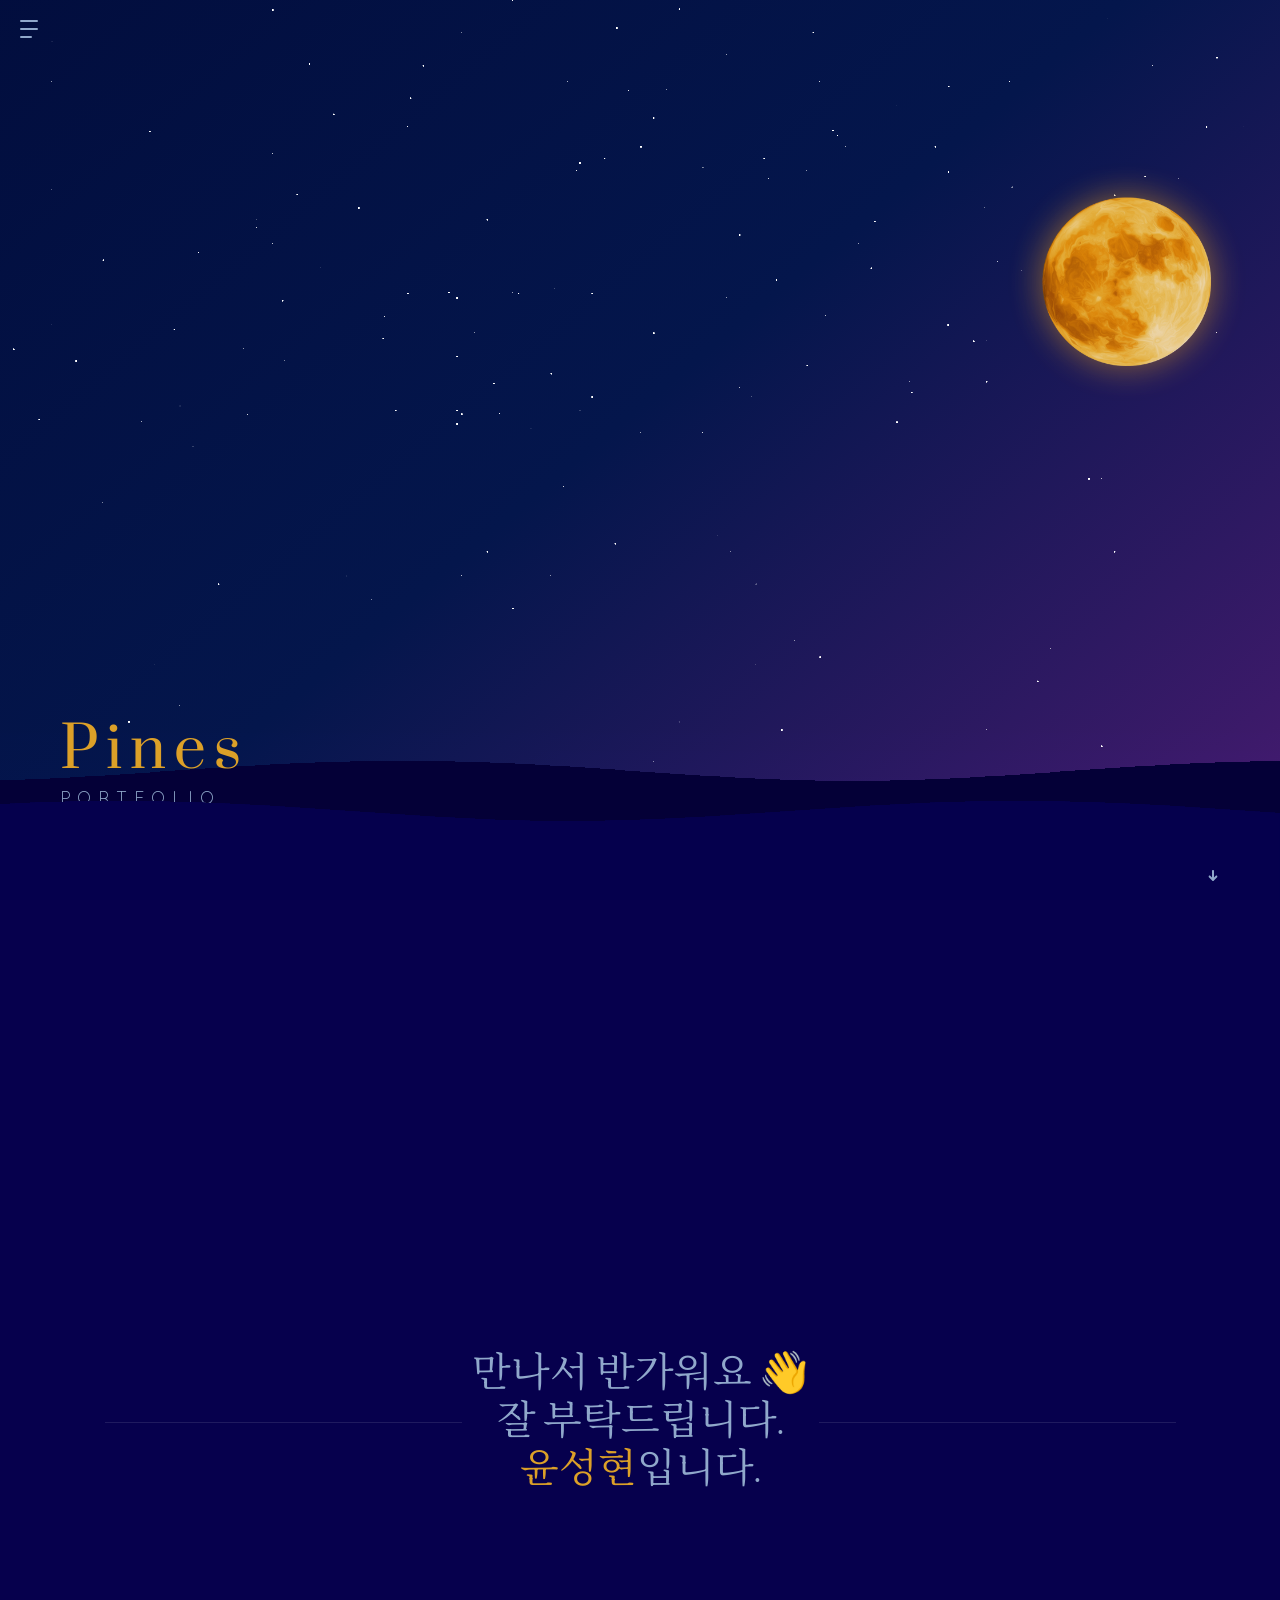
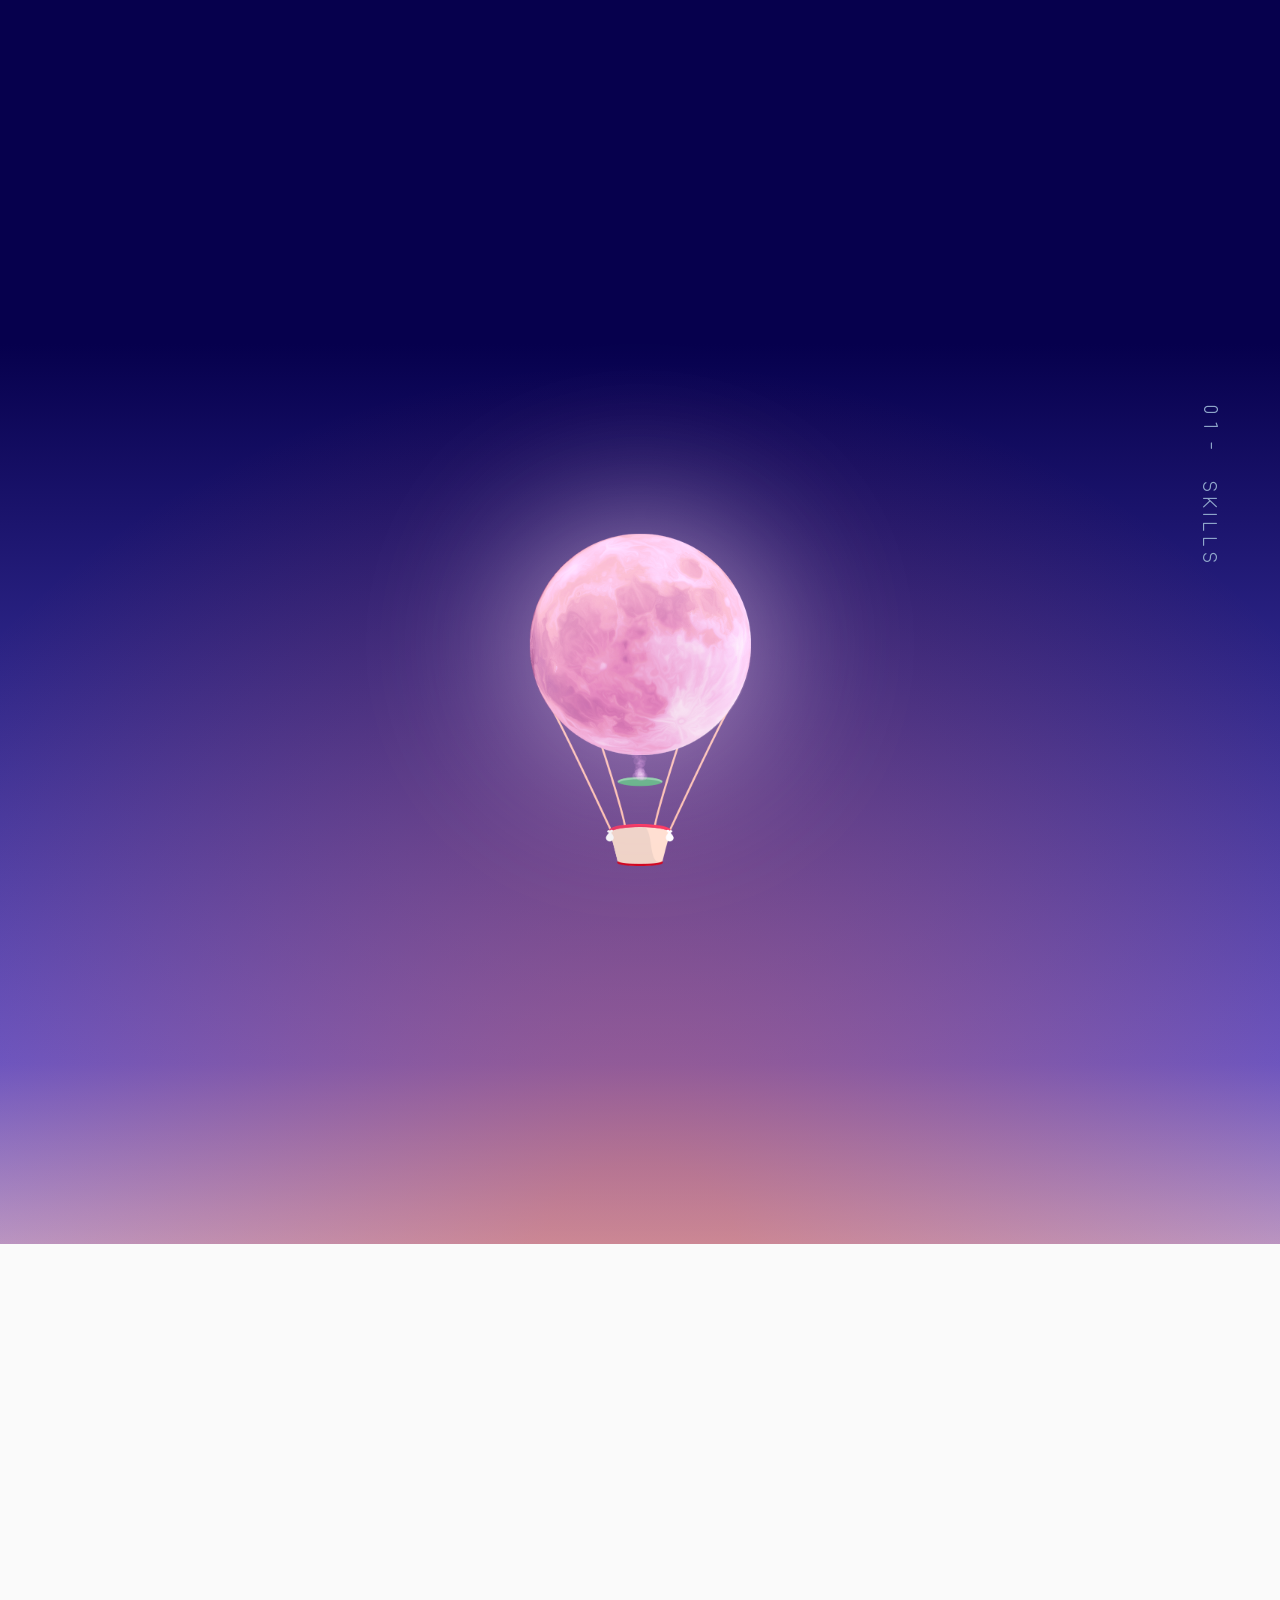
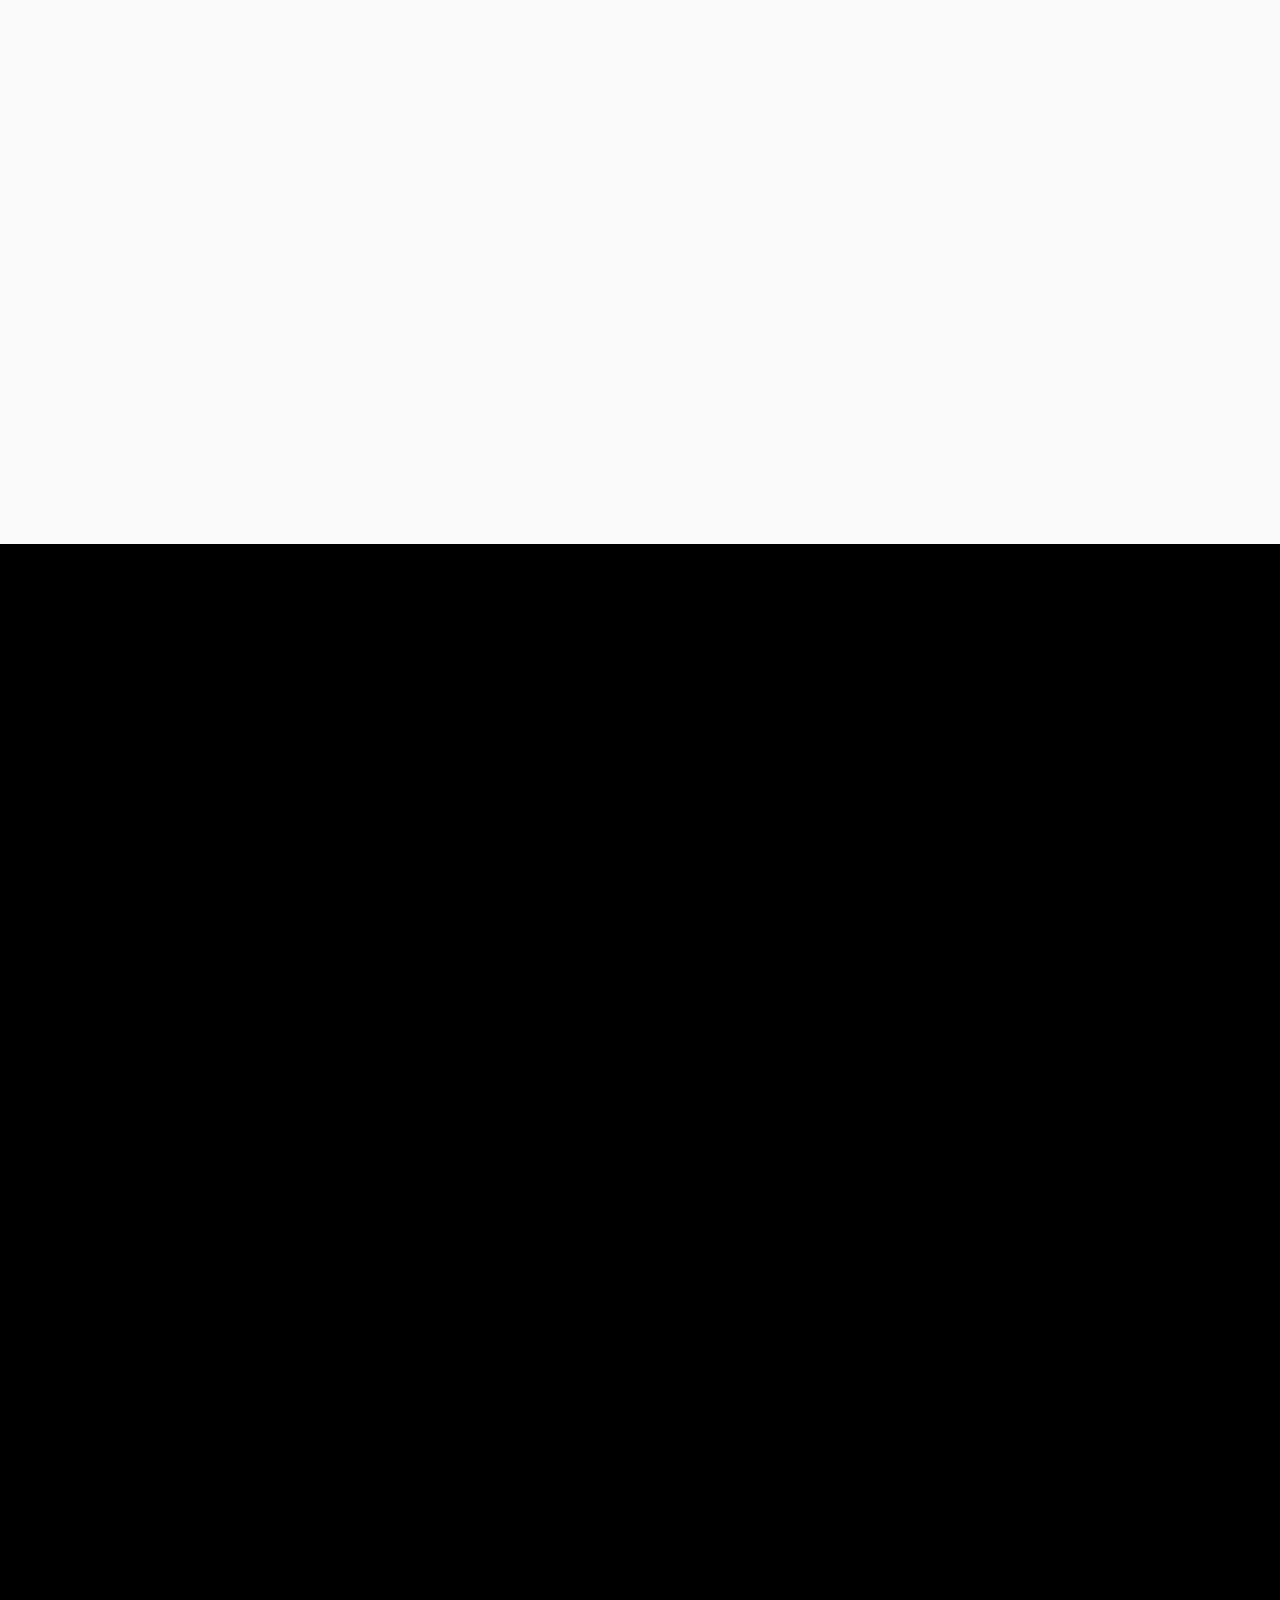
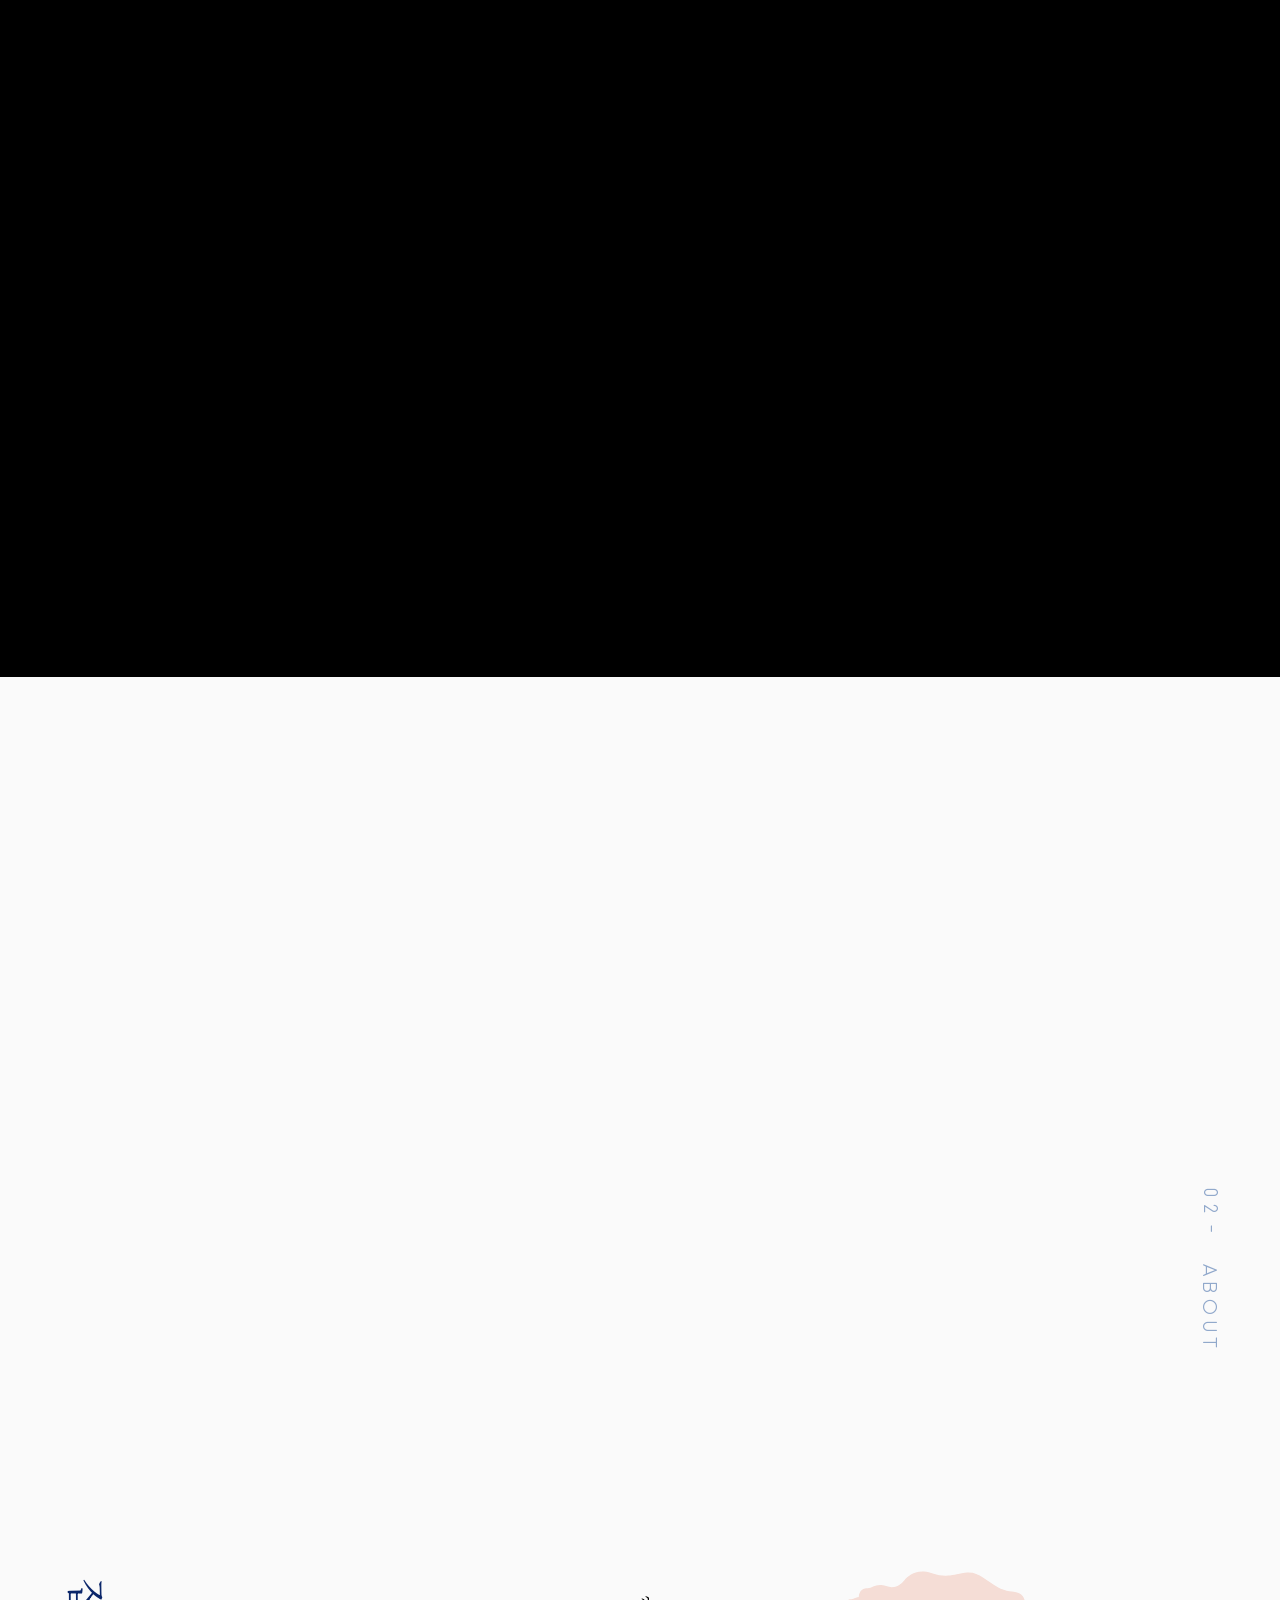
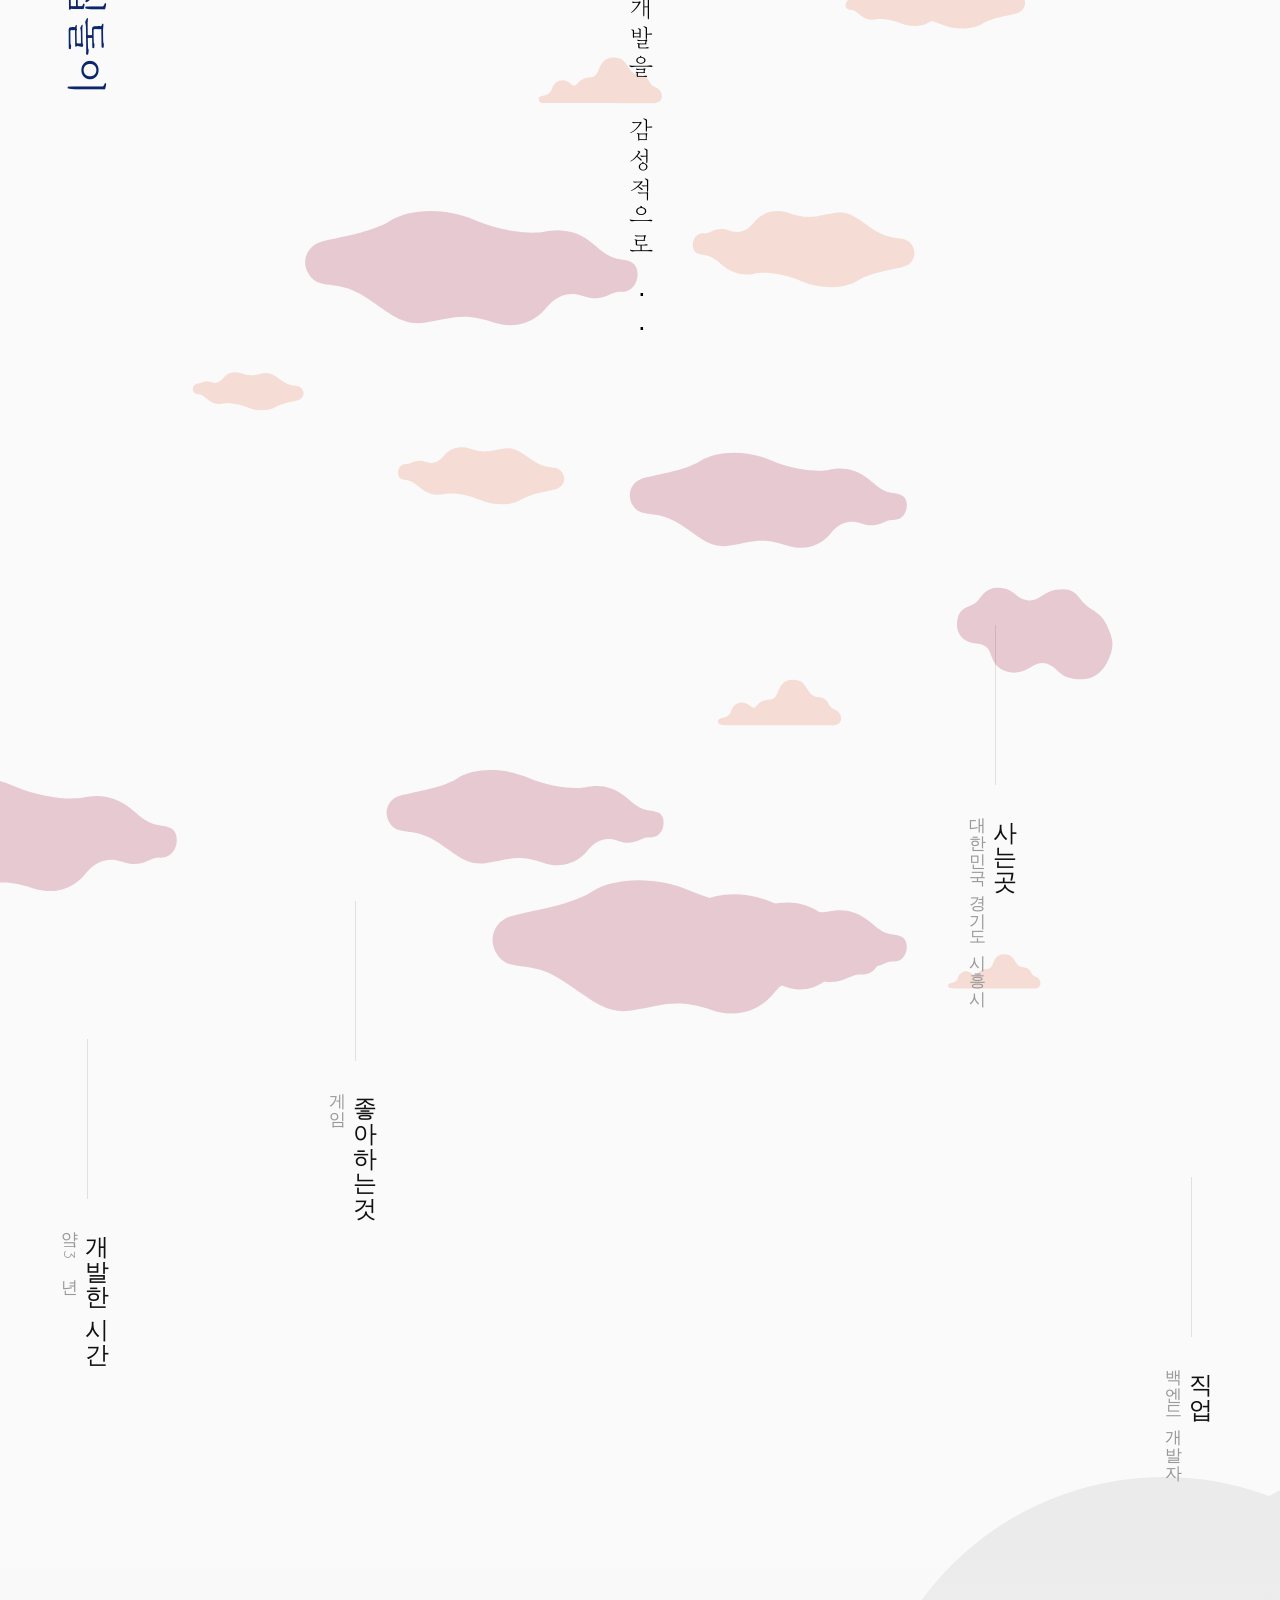
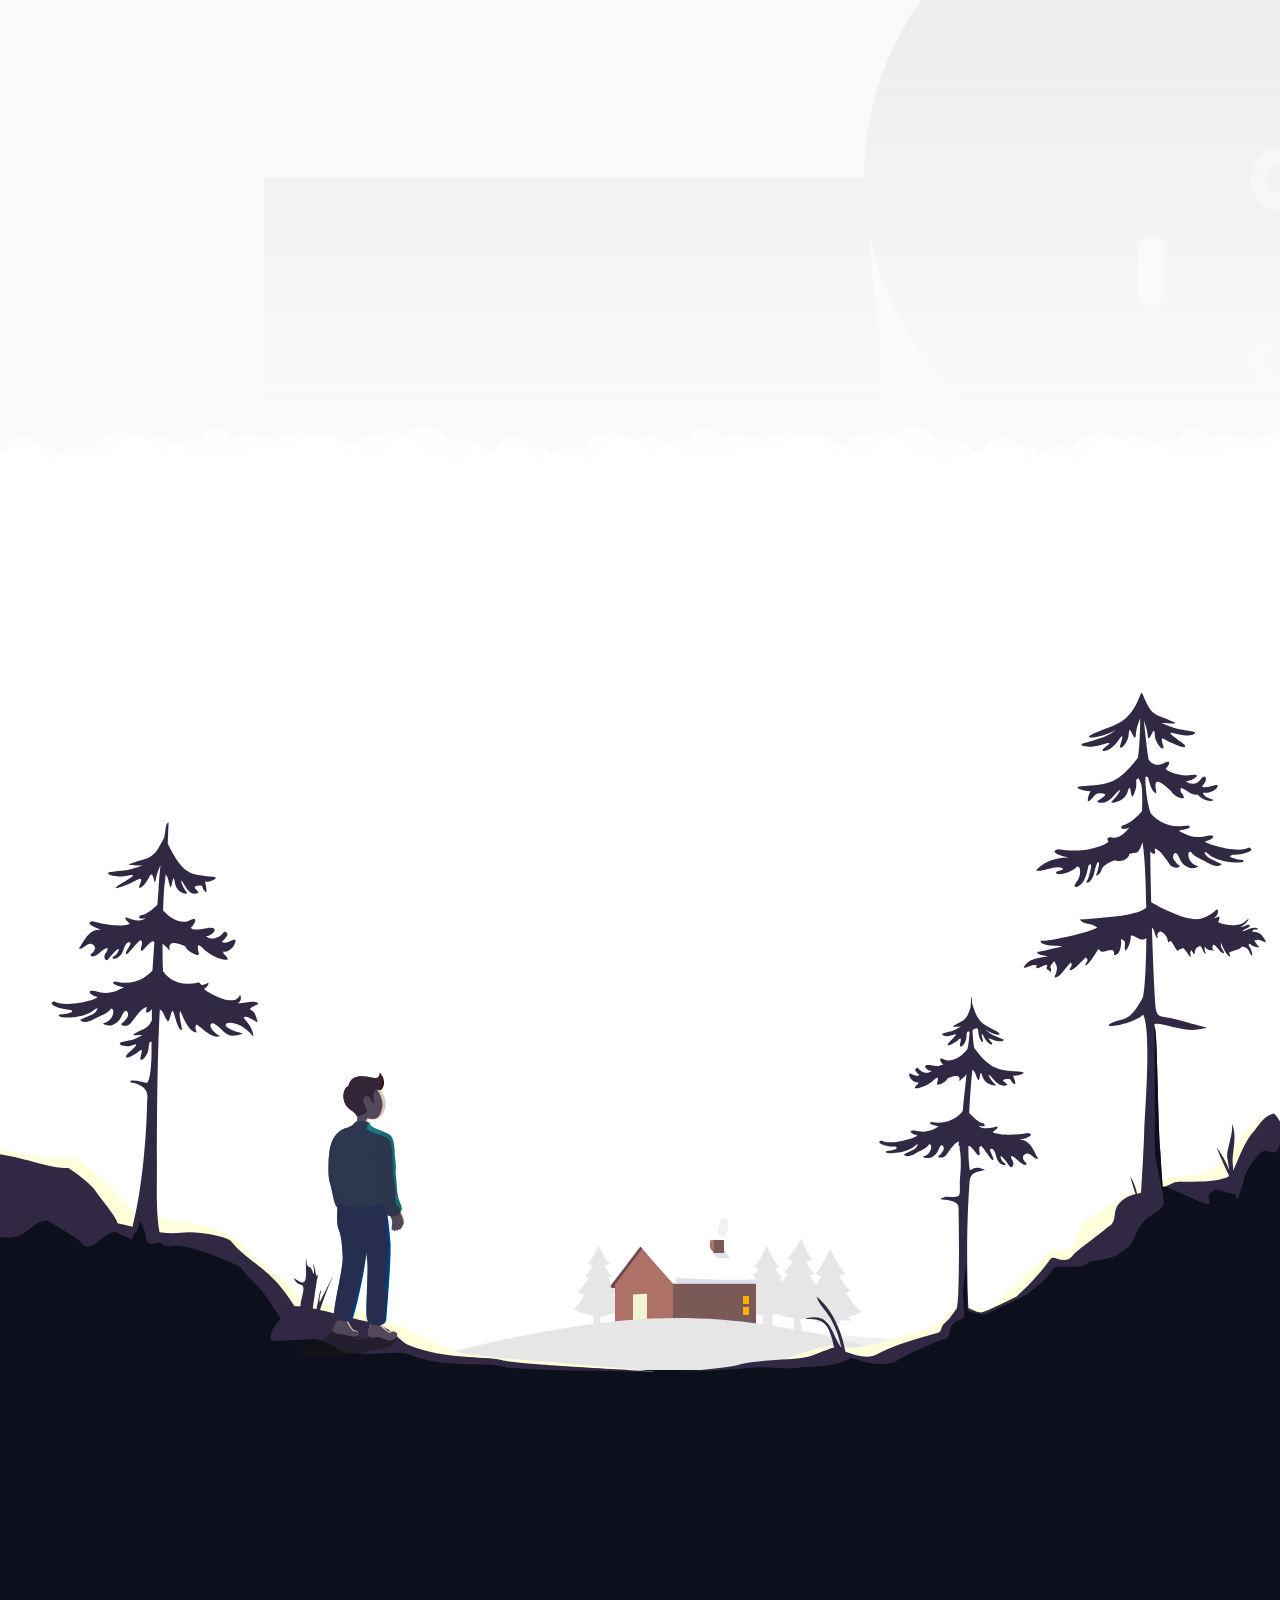
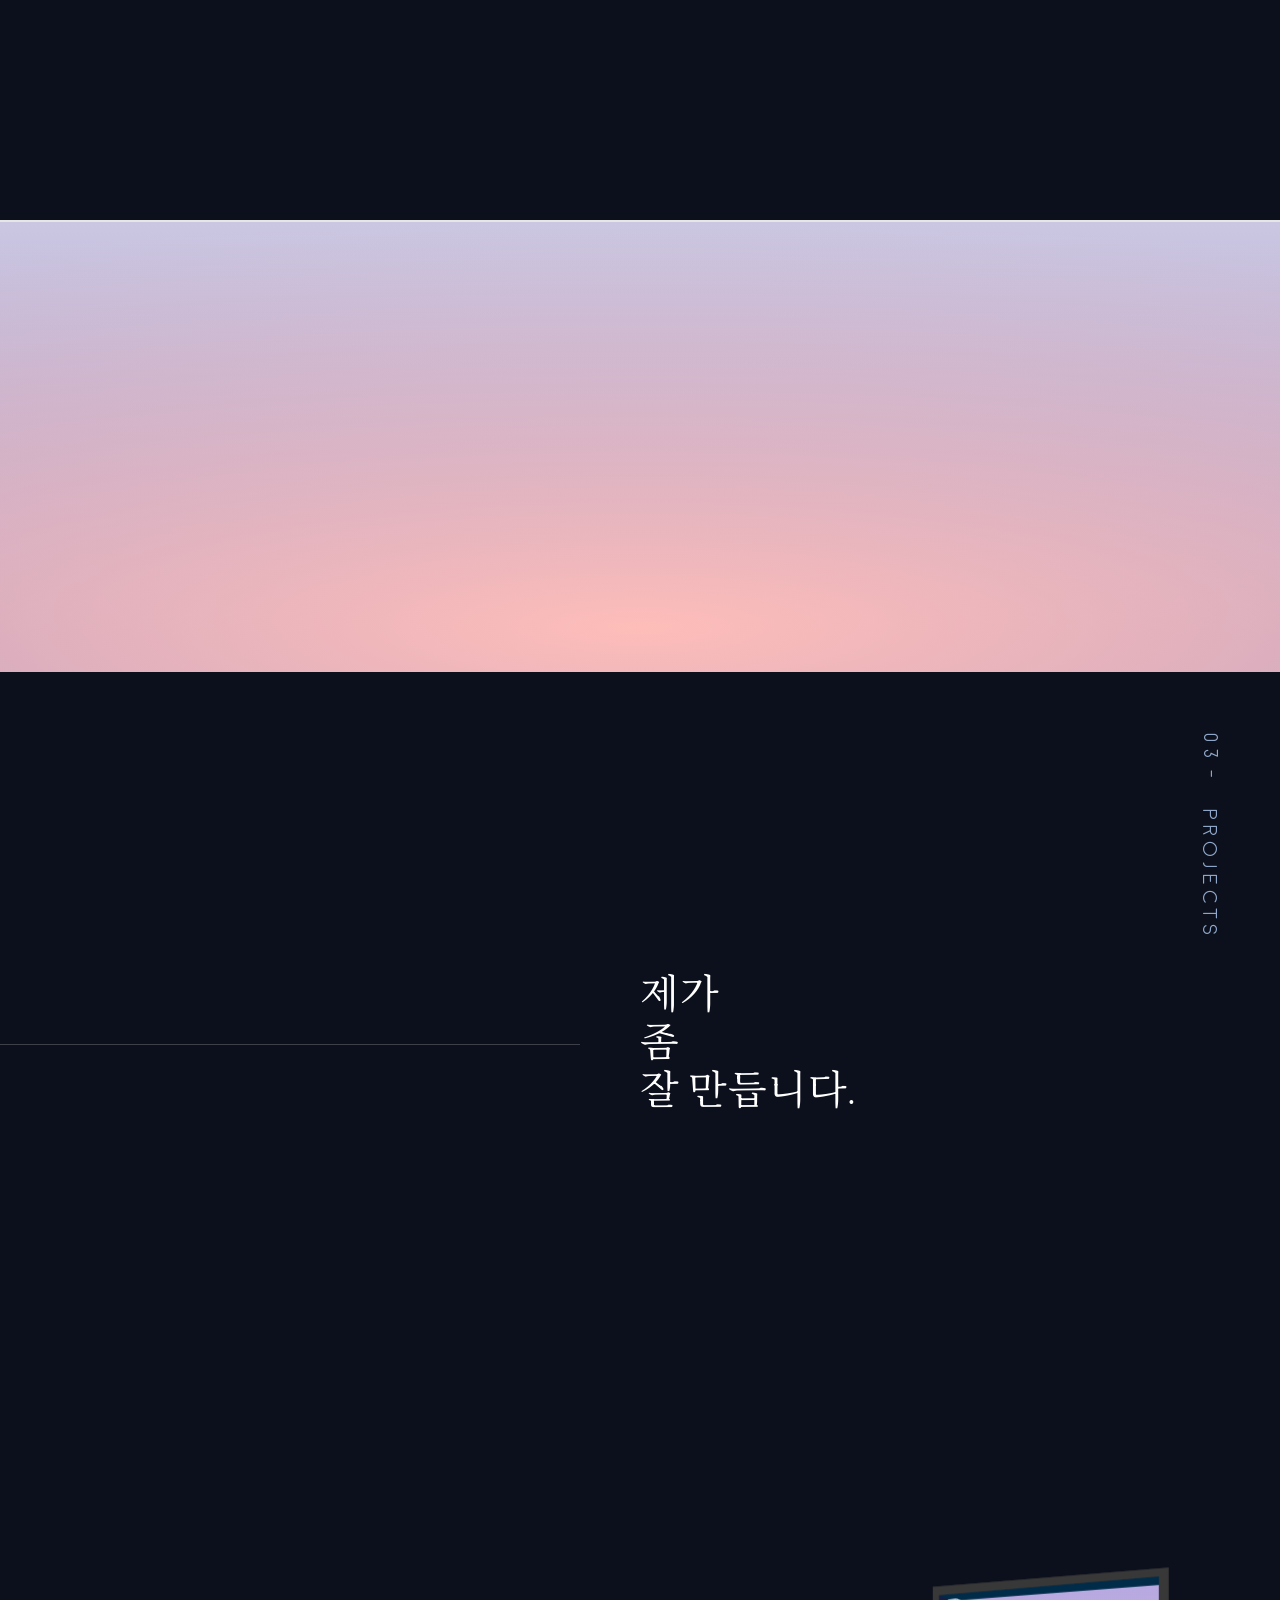
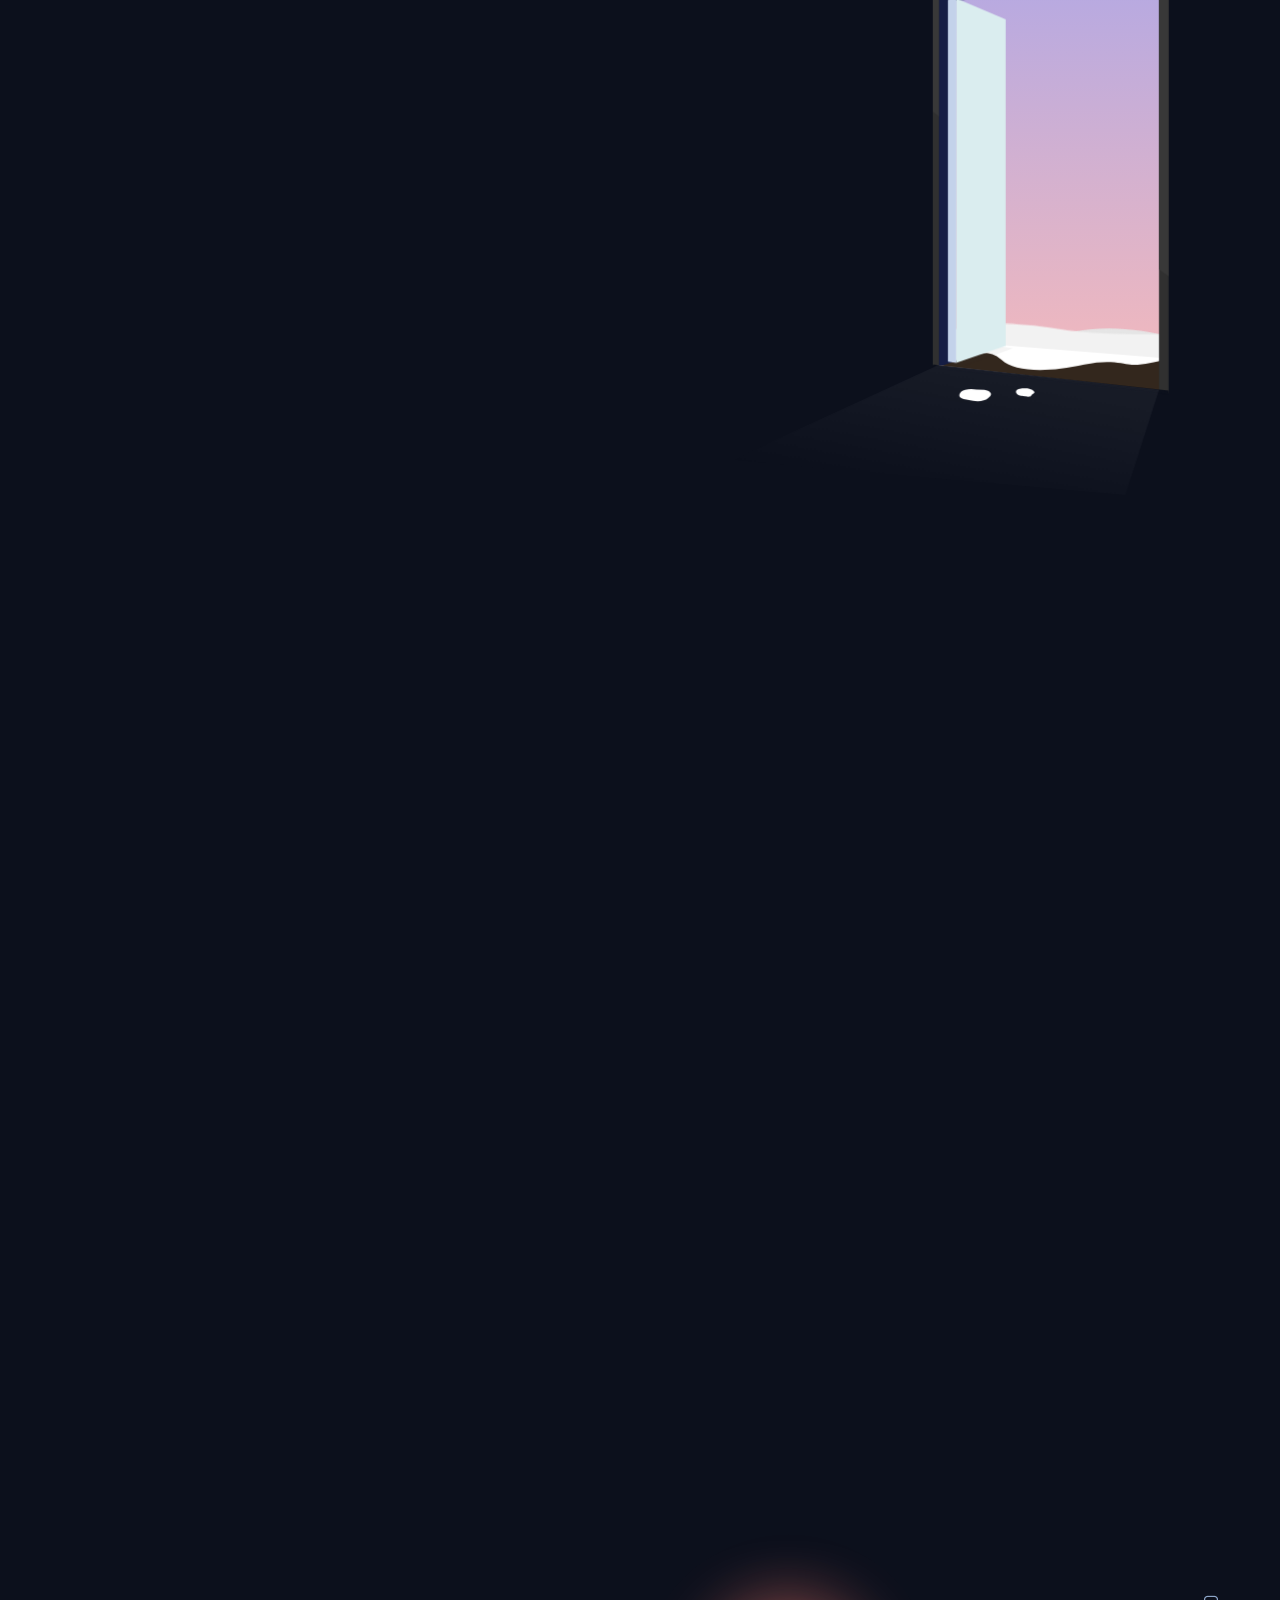
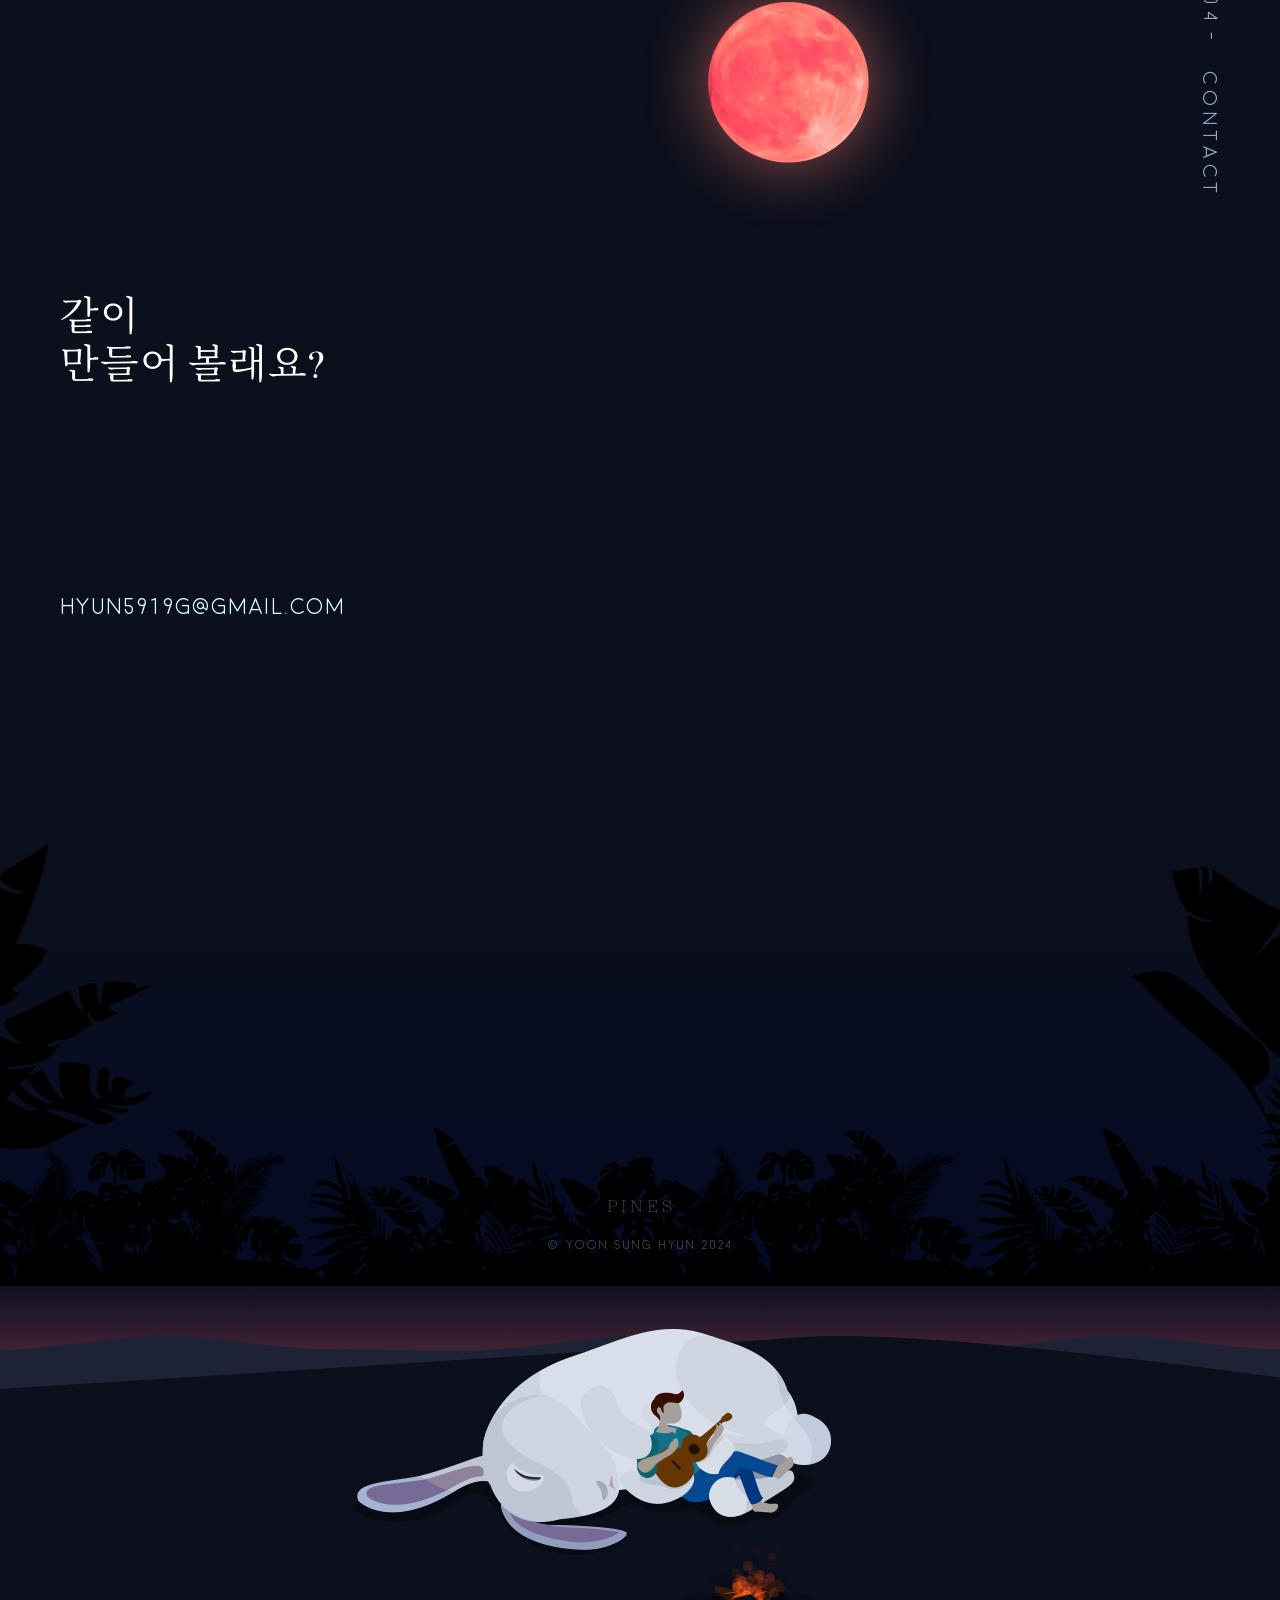
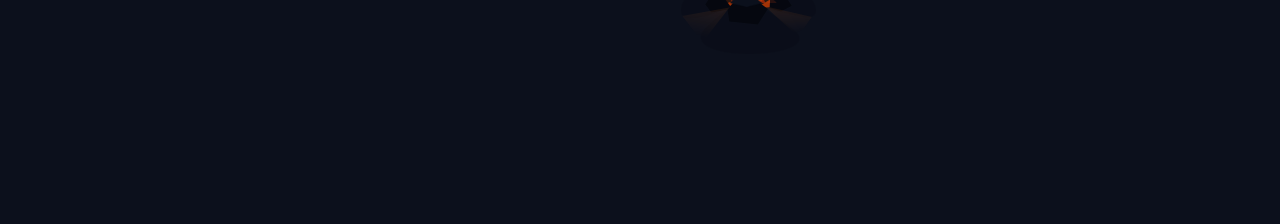
==== commit 6990eea3: "Update index.html" ====
--- a/index.html
+++ b/index.html
@@ -1625,7 +1625,7 @@
 				</div>
 				<div class="a-layer depth-8 copy fademotiontarget">
 					<span>Pines</span>
-					&copy; yoon soung hyun 2024
+					&copy; yoon sung hyun 2024
 				</div>
 				<div class="a-layer depth-3 information" id="moon-7">
 					<div class="moon-7Wrap" id="moon-7Wrap">
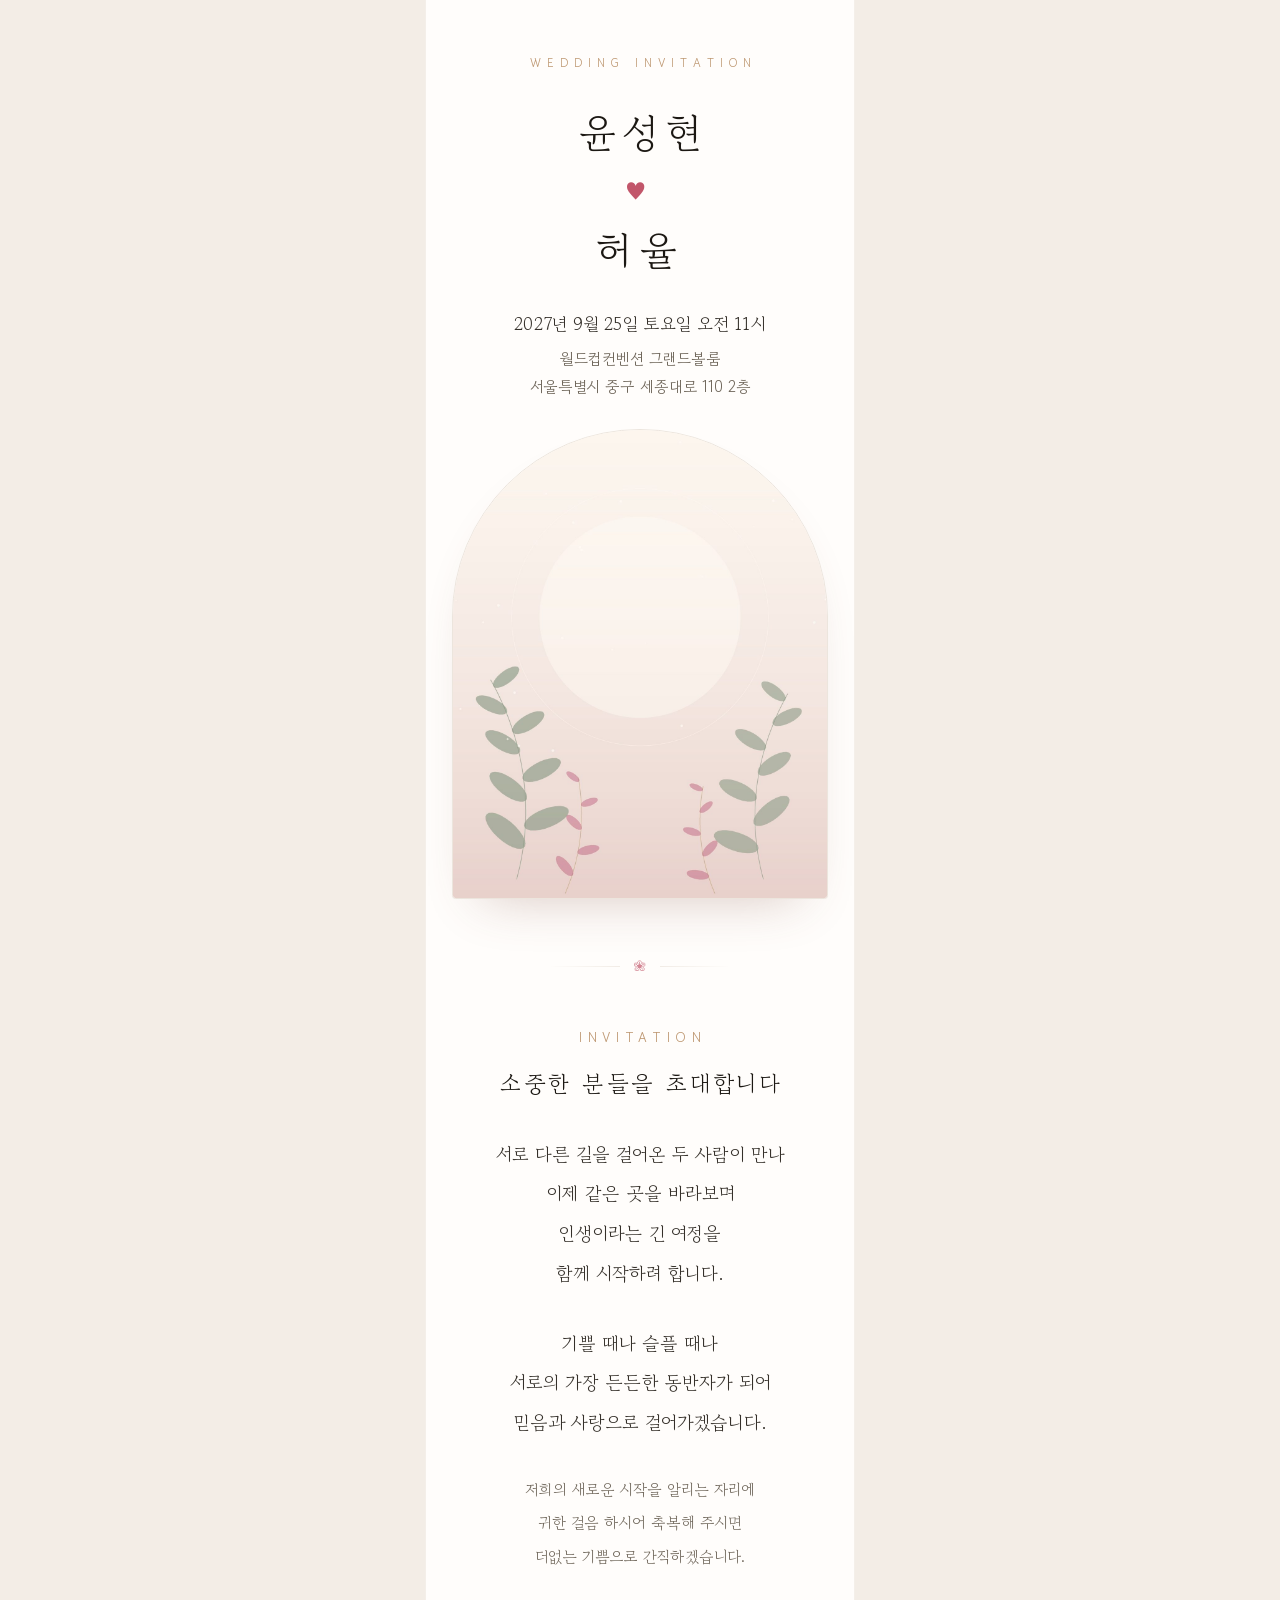
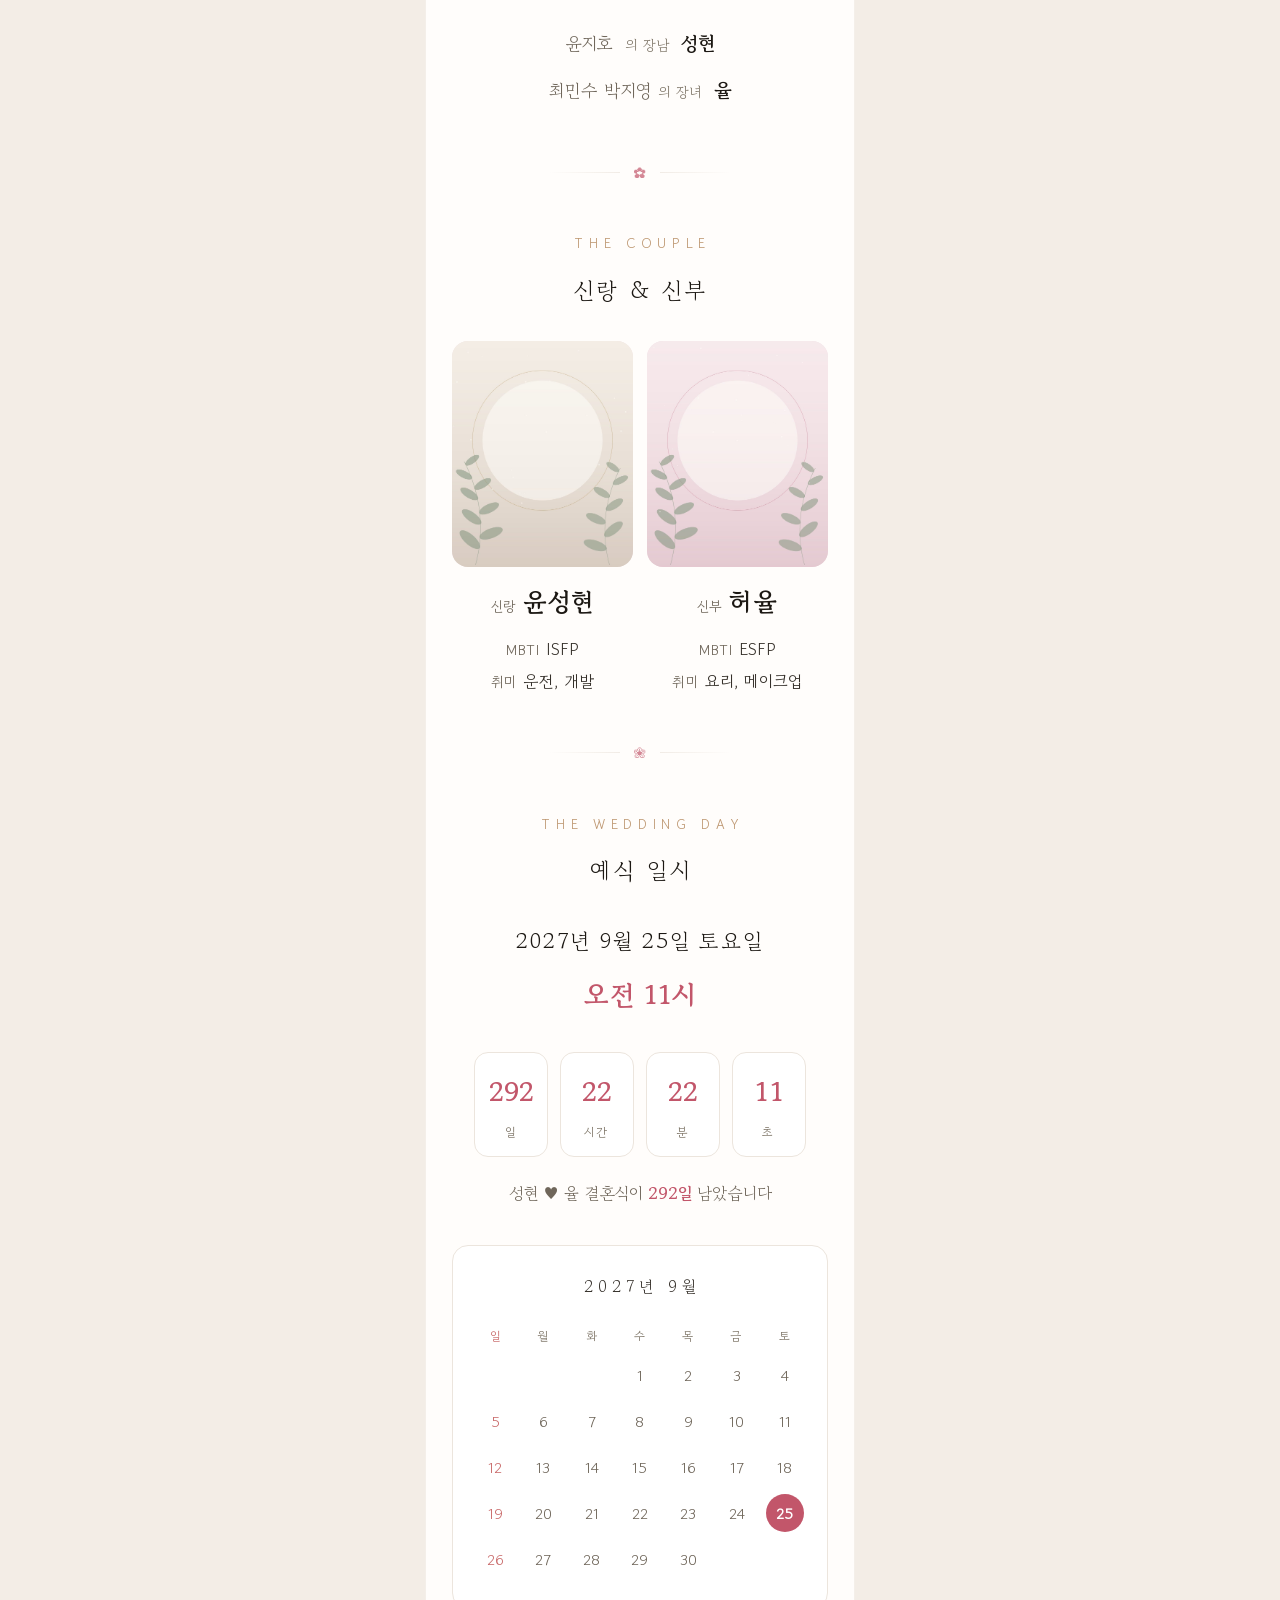
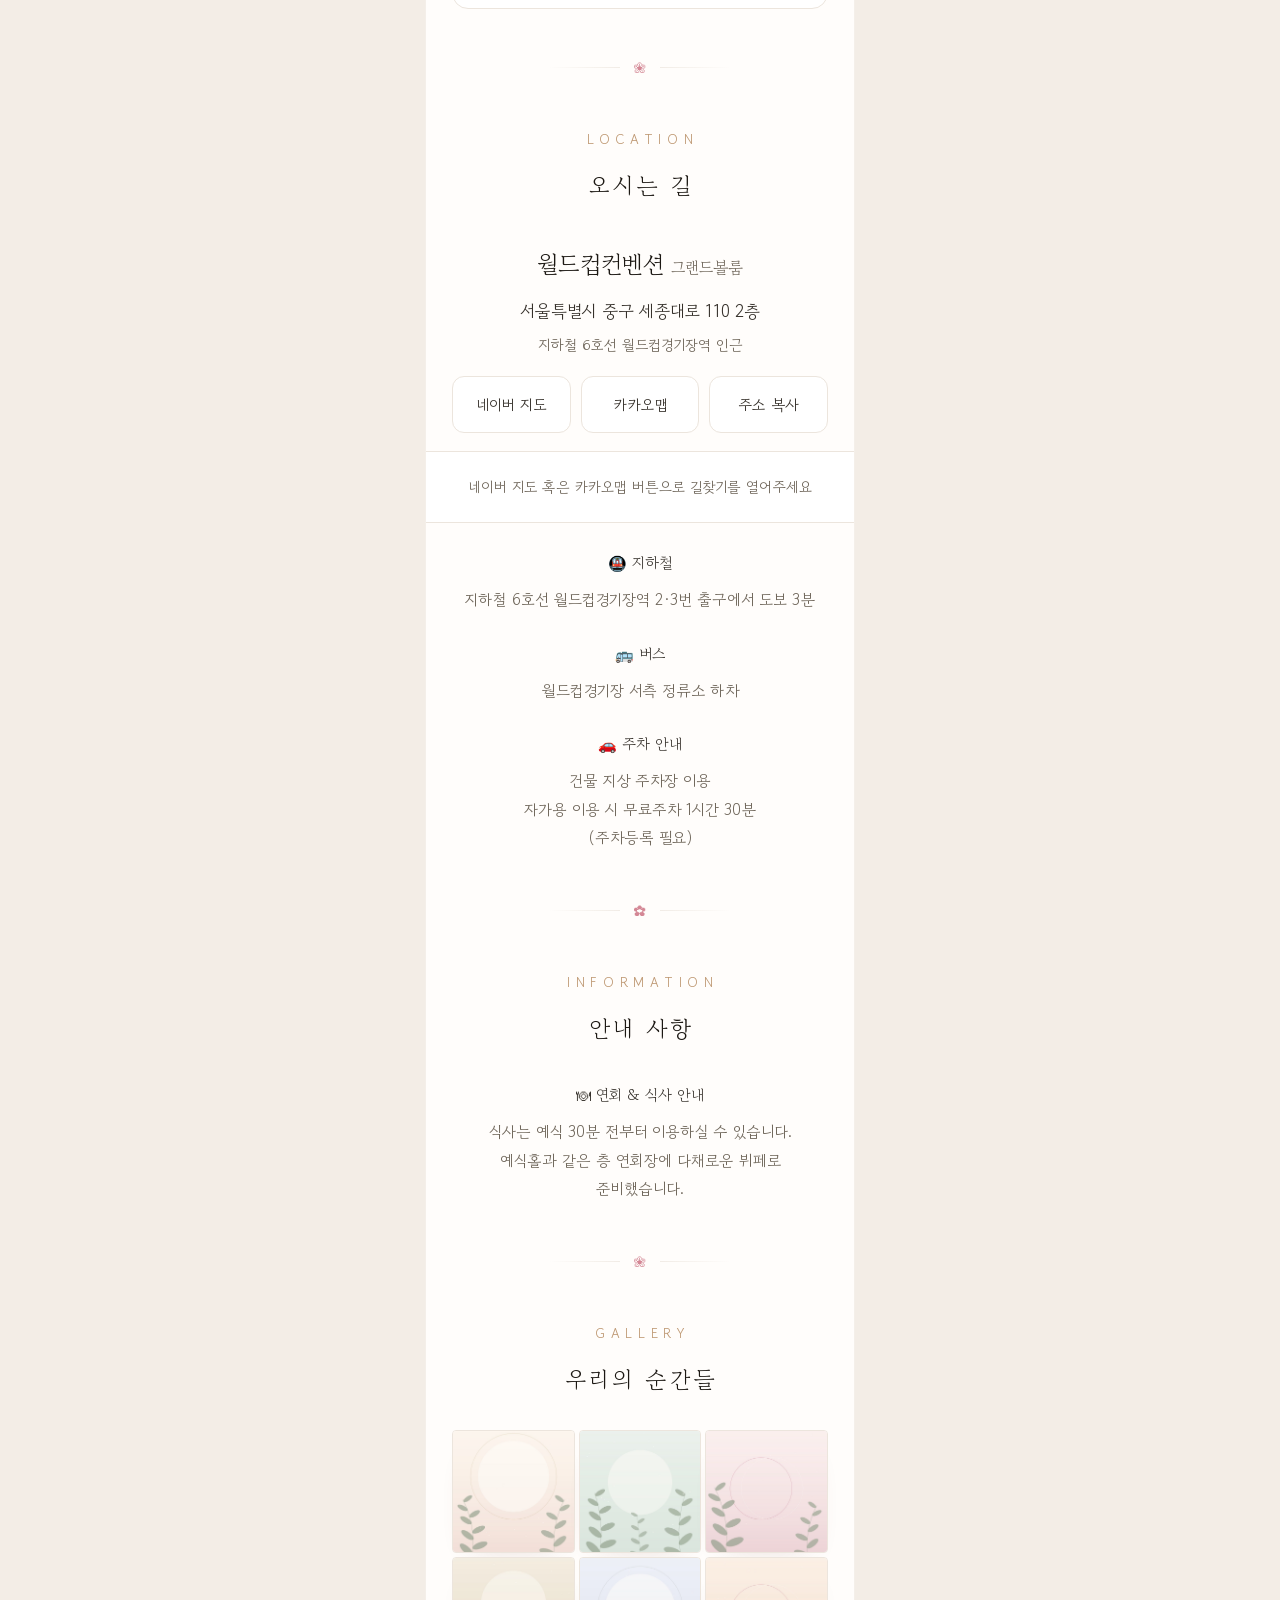
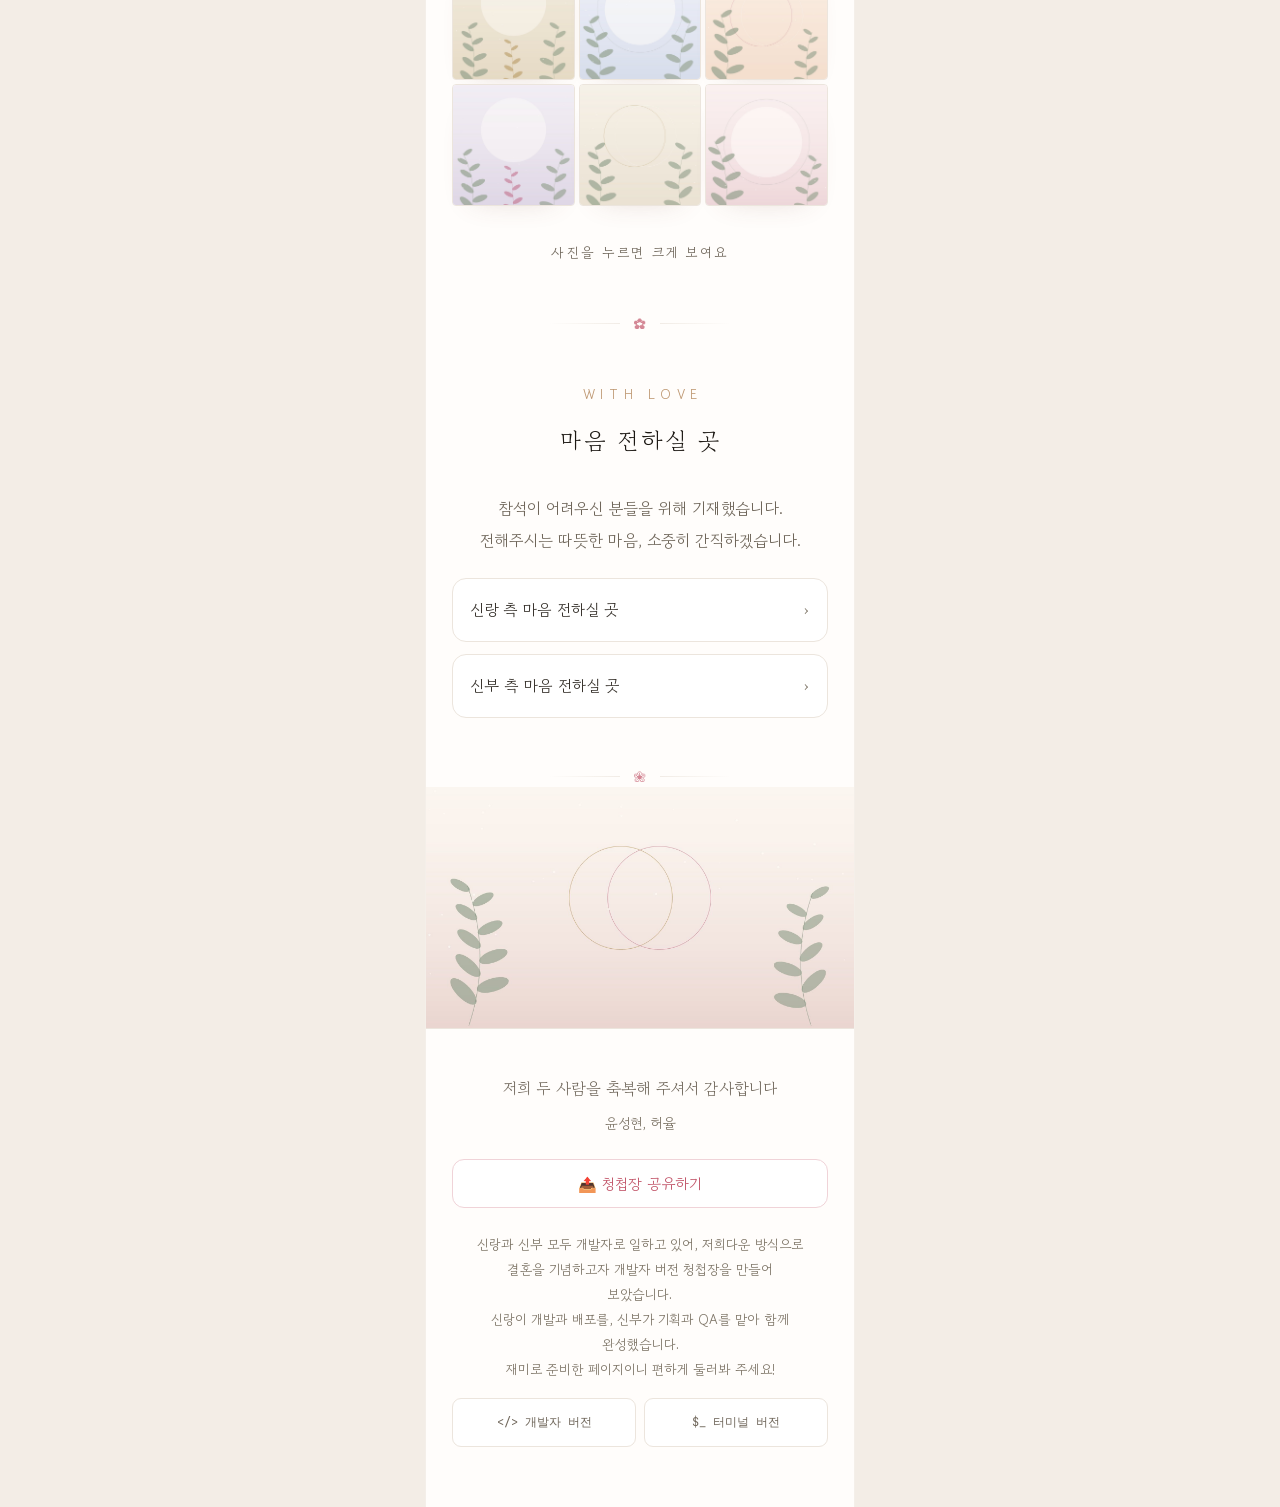
==== commit 68495639: "wedding" ====
--- a/index.html
+++ b/index.html
@@ -1,1660 +1,394 @@
 <!DOCTYPE html>
-<html lang="ko-KR">
-<meta http-equiv="content-type" content="text/html;charset=UTF-8" />
-
+<html lang="ko">
 <head>
-	<meta charset="UTF-8">
-	<meta name="viewport"
-		content="height=device-height,width=device-width, initial-scale=1, minimum-scale=1, maximum-scale=1, user-scalable=no, shrink-to-fit=no">
-
-	<meta http-equiv="cache-control" content="max-age=0" />
-	<meta http-equiv="cache-control" content="no-cache" />
-	<meta http-equiv="expires" content="0" />
-	<meta http-equiv="pragma" content="no-cache" />
-
-	<title>Pines Portfolio Site</title>
-	<meta name="description" content="Portfolio web site of Pines (윤성현)">
-	<link rel="icon" type="image/png" href="logos/Pines.png" />
-	<meta name="msapplication-TileColor" content="#ffffff">
-	<meta name="theme-color" content="#ffffff">
-	<meta name="naver-site-verification" content="eee32c7cd17e25bff56da106402a122c780f48d7" />
-	<link rel="canonical" href="index.html">
-
-	<script src="gma/lib/jquery.min.js"></script>
-	<link rel="image_src" href="logos/Pines.png" />
-
-	<link rel="stylesheet" href="gma/css/reset.css">
-	<link rel="stylesheet" href="gma/css/style_dev2.css" media="all">
-	<script src="gma/js/video.min.js"></script>
-	<script src="gma/js/videojs-contrib-hls.min.js"></script>
-	<script async src="https://www.googletagmanager.com/gtag/js?id=G-L2MTJ2FZVT"></script>
+  <meta charset="UTF-8" />
+  <meta name="viewport" content="width=device-width, initial-scale=1.0, maximum-scale=1.0, user-scalable=no, viewport-fit=cover" />
+
+  <title>윤성현 ❤️ 허율 결혼합니다 🎉</title>
+  <meta name="description" content="2027년 9월 25일 토요일 오전 11시 월드컵컨벤션 그랜드볼룸. 윤성현 ♥ 허율 결혼합니다." />
+
+  <!-- 카카오톡/SNS 공유 미리보기 (Open Graph)
+       주의: og:image는 반드시 절대 URL이어야 카카오톡이 썸네일을 읽습니다.
+       ?v= cache busting은 배포마다 server가 자동 부여합니다. 사진 교체 후엔 카카오 디버거로 재스크랩:
+       https://developers.kakao.com/tool/debugger/sharing -->
+  <meta property="og:type" content="website" />
+  <meta property="og:site_name" content="윤성현 ❤️ 허율 결혼합니다 🎉" />
+  <meta property="og:locale" content="ko_KR" />
+  <meta property="og:title" content="윤성현 ❤️ 허율 결혼합니다 🎉" />
+  <meta property="og:description" content="2027년 9월 25일 토요일 오전 11시 월드컵컨벤션 그랜드볼룸" />
+  <meta property="og:url" content="https://pines1121.github.io/main.html" />
+  <meta property="og:image" content="https://pines1121.github.io/photos/demo-cover.jpg" />
+  <meta property="og:image:type" content="image/jpeg" />
+  <meta property="og:image:width" content="1067" />
+  <meta property="og:image:height" content="1600" />
+  <meta property="og:image:alt" content="윤성현 ❤️ 허율 결혼합니다 🎉" />
+  <meta name="twitter:card" content="summary_large_image" />
+
+  <link rel="preconnect" href="https://fonts.googleapis.com" />
+  <link rel="preconnect" href="https://fonts.gstatic.com" crossorigin />
+  <!-- 본문은 Gowun Dodum, 제목은 Gowun Batang -->
+  <link href="https://fonts.googleapis.com/css2?family=Gowun+Batang:wght@400;700&family=Gowun+Dodum&family=JetBrains+Mono:wght@400&display=swap" rel="stylesheet" />
+
+  <!-- main version style. base layout과 theme를 합친 단일 파일이다.
+       동작은 js/main.js가, 날짜와 사진과 profile 같은 내용은 js/config.js가 관리한다. -->
+  <link rel="stylesheet" href="css/main.css?v=6c3c6698" />
 </head>
 
-<body class="lock">
-	<h1 class="sitename">
-		<a href="index.html" title="home">
-			<img src="logos/Pines.png" alt="">
-			Pines Portfolio site
-		</a>
-	</h1>
-	<div id="vjs">
-		<nav id="mainnav">
-			<button class="menuopen btn">
-				<div class="blackbar eq0">
-					<div></div>
-				</div>
-				<div class="blackbar eq1">
-					<div></div>
-				</div>
-				<div class="blackbar eq2">
-					<div></div>
-				</div>
-			</button>
-			<div class="roundBox">
-				<a href="#intro" class="nav index0">Intro<div class="band"></div></a><br>
-				<a href="#skills" class="nav index3">Skills<div class="band"></div></a><br>
-				<a href="#about" class="nav index2">About<div class="band"></div></a><br>
-				<a href="#project" class="nav index1">Projects<div class="band"></div></a><br>
-				<a href="#contact" class="nav index4">Contact<div class="band"></div></a>
-				<div class="rotateBg" id="moveNavBg">
-				</div>
-
-			</div>
-		</nav>
-
-		<div id="app">
-			<section class="section1 contents" id="intro">
-				<div class="a-layer depth-7 moon-1Wrap">
-					<div class="moon-1">
-						<img src="gma/images/moon_2_2_shadow.png" alt="">
-					</div>
-				</div>
-				<div class="a-layer depth-12 moontext">Colors
-				</div>
-				<div class="a-layer depth-12 moontext eq1">
-
-				</div>
-				<div class="a-layer depth-6 introtext">
-
-				</div>
-				<div class="a-layer depth-12 wave">
-					<canvas id='sea-front'></canvas>
-				</div>
-				<div class="a-layer depth-9 wave">
-					<canvas id='sea-back'></canvas>
-					<div class="nextBg"></div>
-				</div>
-				<div class="a-layer depth-2 stars fix"></div>
-				<div class="a-layer depth-2 stars dual"></div>
-				<div class="a-layer depth-14 hiddentext">
-					<h3>
-						<div class="sc">
-							<div class="scball">
-								<div class="text">
-									scroll down
-								</div>
-								<svg version="1.1" baseProfile="basic" id="Layer_1" xmlns="http://www.w3.org/2000/svg"
-									xmlns:xlink="http://www.w3.org/1999/xlink" x="0px" y="0px" width="12px"
-									height="12px" viewBox="0 0 12 12" xml:space="preserve">
-									<path fill="#90A8CB" d="M10.133,5.891l-0.021-0.022c-0.385-0.384-1.009-0.384-1.393,0L7,7.587V0.984C7,0.441,6.559,0,6.016,0H5.984
-									C5.441,0,5,0.441,5,0.984v6.601L3.282,5.867c-0.385-0.384-1.009-0.384-1.393,0L1.868,5.889c-0.385,0.385-0.385,1.009,0,1.393
-									l2.78,2.781l0.623,0.623l0.044,0.044C5.491,10.895,5.724,11,5.984,11h0.031c0.261,0,0.494-0.105,0.67-0.271l0.043-0.043l0.623-0.623
-									l2.781-2.78C10.518,6.898,10.517,6.273,10.133,5.891z" />
-								</svg>
-							</div>
-						</div>
-					</h3>
-
-
-				</div>
-				<div class="a-layer depth-11 title">
-					<h2 class="maintitle changefont">Pines<span class="subtitle">Portfolio</span></h2>
-					<div id="cssda"><a href="" target="_blank">
-							<img src="gma/images/cssda-monogram-wotd.svg" alt="">
-						</a>
-					</div>
-				</div>
-
-				<div class="a-layer depth-1 sky" id="overlaysky"></div>
-			</section>
-			<div class="middlebox eq0" id="greetings">
-				<div class="greetings changefont">만나서 반가워요 <span class="emj">👋</span><br>잘 부탁드립니다.<br><span
-						class="name">윤성현</span>입니다.</div>
-			</div>
-
-			<section class="section2 contents" id="skills">
-				<div class="verticalText">
-					01<div class="hr">-<span>Skills</span></div>
-				</div>
-				<div class="forfixed">
-					<div class="contentWrapBox">
-						<div class="rotate">
-							<div class="caution"></div>
-							<ul class="a-layer depth-8 contentWrap">
-								<li>
-									<h3 class="changefont title">제가<br>이런 걸<br>좀<br>할 줄 압니다.</h3>
-								</li>
-								<li>
-									<h3 class="skillslevel" data-level="45">
-										<div class="tag">Design</div>Web Design<div class="point">
-											<div class="numbers">45</div>
-										</div>
-									</h3>
-								</li>
-								<li>
-									<h3 class="skillslevel" data-level="95">
-										<div class="tag">Development</div>C<div class="point">
-											<div class="numbers">95</div>
-										</div>
-									</h3>
-								</li>
-								<li>
-									<h3 class="skillslevel" data-level="80">
-										<div class="tag">Development</div>JAVA<div class="point">
-											<div class="numbers">80</div>
-										</div>
-									</h3>
-								</li>
-								<li>
-									<h3 class="skillslevel" data-level="50">
-										<div class="tag">Development</div>Javascript<div class="point">
-											<div class="numbers">50</div>
-										</div>
-									</h3>
-								</li>
-								<li>
-									<h3 class="skillslevel" data-level="20">
-										<div class="tag">Development</div>Spring<div class="point">
-											<div class="numbers">20</div>
-										</div>
-									</h3>
-								</li>
-								<li>
-									<h3 class="skillslevel" data-level="25">
-										<div class="tag">Development</div>Spring Boot<div class="point">
-											<div class="numbers">25</div>
-										</div>
-									</h3>
-								</li>
-								<li>
-									<h3 class="skillslevel" data-level="10">
-										<div class="tag">Development</div>Node.js<div class="point">
-											<div class="numbers">10</div>
-										</div>
-									</h3>
-								</li>
-								<li class="musicpaper eq0">
-									<div class="end"></div>
-								</li>
-								<li class="musicpaper eq1"></li>
-								<li class="musicpaper eq2"></li>
-								<li class="musicpaper eq3"></li>
-								<li class="musicpaper eq4">
-									<div class="end">
-								</li>
-							</ul>
-						</div>
-					</div>
-					<div class="a-layer depth-7 moon-2">
-						<div id="moon-2Or">
-							<div class="moon-2Wrap">
-								<img src="gma/images/moon_4.png" alt="">
-								<div class="moon-hit"><img src="gma/images/moon_4_hit2.png" alt=""></div>
-								<canvas id='flame'></canvas>
-							</div>
-						</div>
-					</div>
-					<div class="a-layer depth-9 clouds cloud-front">
-						<div class="overflow">
-							<canvas id='cloud-front'></canvas>
-						</div>
-						<div class="nextBg"></div>
-					</div>
-					<div class="a-layer depth-1 bg"></div>
-					<div class="a-layer depth-1 sky2"></div>
-				</div>
-			</section>
-
-			<section class="forCloud">
-				<div class="contentsBox">
-					<div class="verticalText">
-						02<div class="hr">-<span>About</span></div>
-					</div>
-					<div class="a-layer depth-10 cover"></div>
-					<div class="a-layer depth-3 svg" id="about">
-						<div class="t2">
-							<div class="textkorean">
-								개발을&nbsp;감성적으로&nbsp;&sdot;&sdot;
-							</div>
-						</div>
-						<svg version="1.1" baseProfile="basic" xmlns="http://www.w3.org/2000/svg"
-							xmlns:xlink="http://www.w3.org/1999/xlink" x="0px" y="0px" width="100%" height="100%">
-							<path class="clouds cloud2" d="M16.209,36.624c8.059,0.576,14.812-9.426,31.24-3.501c16.428,5.925,26.393-4.579,30.971-10.234
-							c4.579-5.655,19.122-19.929,44.167-11.58s33.664,3.501,56.018-0.27c22.353-3.771,33.664,11.85,54.401,23.7
-							s33.664,3.771,42.013,15.081c8.349,11.311,2.692,24.239-7.811,28.009s-42.282,7.271-58.71,17.774
-							c-16.429,10.504-46.322,11.312-70.561,0.809c-24.238-10.504-48.746-11.581-57.902-9.696c-9.156,1.886-25.315,4.31-43.628-12.389
-							C20.883,60.174,15.401,65.71,6.783,61.131C-1.835,56.554,1.127,35.547,16.209,36.624z" />
-
-							<path class="clouds cloud4" d="M14.912,56.693c-6.486,0-12.96,0.641-13.418-4.248c-0.671-7.157,12.971-2.013,16.326-13.196
-							c3.355-11.182,15.16-14.769,24.154-6.485c8.5,7.827,5.591-7.604,24.825-8.275c12.757-0.445,6.869-22.791,26.391-24.602
-							c21.693-2.013,17.444,20.352,33.1,21.47c15.655,1.119,10.735,11.631,21.022,15.656c10.288,4.026,12.301,19.905-2.684,19.905
-							C129.643,56.917,14.912,56.693,14.912,56.693z" />
-
-							<path class="clouds cloud4" d="M14.912,56.693c-6.486,0-12.96,0.641-13.418-4.248c-0.671-7.157,12.971-2.013,16.326-13.196
-							c3.355-11.182,15.16-14.769,24.154-6.485c8.5,7.827,5.591-7.604,24.825-8.275c12.757-0.445,6.869-22.791,26.391-24.602
-							c21.693-2.013,17.444,20.352,33.1,21.47c15.655,1.119,10.735,11.631,21.022,15.656c10.288,4.026,12.301,19.905-2.684,19.905
-							C129.643,56.917,14.912,56.693,14.912,56.693z" />
-
-							<path class="clouds cloud2" d="M16.209,36.624c8.059,0.576,14.812-9.426,31.24-3.501c16.428,5.925,26.393-4.579,30.971-10.234
-							c4.579-5.655,19.122-19.929,44.167-11.58s33.664,3.501,56.018-0.27c22.353-3.771,33.664,11.85,54.401,23.7
-							s33.664,3.771,42.013,15.081c8.349,11.311,2.692,24.239-7.811,28.009s-42.282,7.271-58.71,17.774
-							c-16.429,10.504-46.322,11.312-70.561,0.809c-24.238-10.504-48.746-11.581-57.902-9.696c-9.156,1.886-25.315,4.31-43.628-12.389
-							C20.883,60.174,15.401,65.71,6.783,61.131C-1.835,56.554,1.127,35.547,16.209,36.624z" />
-
-							<path class="clouds cloud2" d="M16.209,36.624c8.059,0.576,14.812-9.426,31.24-3.501c16.428,5.925,26.393-4.579,30.971-10.234
-							c4.579-5.655,19.122-19.929,44.167-11.58s33.664,3.501,56.018-0.27c22.353-3.771,33.664,11.85,54.401,23.7
-							s33.664,3.771,42.013,15.081c8.349,11.311,2.692,24.239-7.811,28.009s-42.282,7.271-58.71,17.774
-							c-16.429,10.504-46.322,11.312-70.561,0.809c-24.238-10.504-48.746-11.581-57.902-9.696c-9.156,1.886-25.315,4.31-43.628-12.389
-							C20.883,60.174,15.401,65.71,6.783,61.131C-1.835,56.554,1.127,35.547,16.209,36.624z" />
-
-							<path class="clouds cloud3" d="M16.209,36.624c8.059,0.576,14.812-9.426,31.24-3.501c16.428,5.925,26.393-4.579,30.971-10.234
-							c4.579-5.655,19.122-19.929,44.167-11.58s33.664,3.501,56.018-0.27c22.353-3.771,33.664,11.85,54.401,23.7
-							s33.664,3.771,42.013,15.081c8.349,11.311,2.692,24.239-7.811,28.009s-42.282,7.271-58.71,17.774
-							c-16.429,10.504-46.322,11.312-70.561,0.809c-24.238-10.504-48.746-11.581-57.902-9.696c-9.156,1.886-25.315,4.31-43.628-12.389
-							C20.883,60.174,15.401,65.71,6.783,61.131C-1.835,56.554,1.127,35.547,16.209,36.624z" />
-
-							<path class="clouds cloud2" d="M16.209,36.624c8.059,0.576,14.812-9.426,31.24-3.501c16.428,5.925,26.393-4.579,30.971-10.234
-							c4.579-5.655,19.122-19.929,44.167-11.58s33.664,3.501,56.018-0.27c22.353-3.771,33.664,11.85,54.401,23.7
-							s33.664,3.771,42.013,15.081c8.349,11.311,2.692,24.239-7.811,28.009s-42.282,7.271-58.71,17.774
-							c-16.429,10.504-46.322,11.312-70.561,0.809c-24.238-10.504-48.746-11.581-57.902-9.696c-9.156,1.886-25.315,4.31-43.628-12.389
-							C20.883,60.174,15.401,65.71,6.783,61.131C-1.835,56.554,1.127,35.547,16.209,36.624z" />
-
-							<path class="clouds cloud4" d="M14.912,56.693c-6.486,0-12.96,0.641-13.418-4.248c-0.671-7.157,12.971-2.013,16.326-13.196
-							c3.355-11.182,15.16-14.769,24.154-6.485c8.5,7.827,5.591-7.604,24.825-8.275c12.757-0.445,6.869-22.791,26.391-24.602
-							c21.693-2.013,17.444,20.352,33.1,21.47c15.655,1.119,10.735,11.631,21.022,15.656c10.288,4.026,12.301,19.905-2.684,19.905
-							C129.643,56.917,14.912,56.693,14.912,56.693z" />
-
-							<path class="clouds cloud4" d="M14.912,56.693c-6.486,0-12.96,0.641-13.418-4.248c-0.671-7.157,12.971-2.013,16.326-13.196
-							c3.355-11.182,15.16-14.769,24.154-6.485c8.5,7.827,5.591-7.604,24.825-8.275c12.757-0.445,6.869-22.791,26.391-24.602
-							c21.693-2.013,17.444,20.352,33.1,21.47c15.655,1.119,10.735,11.631,21.022,15.656c10.288,4.026,12.301,19.905-2.684,19.905
-							C129.643,56.917,14.912,56.693,14.912,56.693z" />
-						</svg>
-					</div>
-					<div class="a-layer depth-8 svg2">
-						<h3 class="changefont">
-							집돌이
-						</h3>
-						<div class="a-layer depth-4 ddd d01">
-							<dl>
-								<dt>사는곳</dt>
-								<dd>대한민국 경기도 시흥시</dd>
-							</dl>
-						</div>
-						<div class="a-layer depth-4 ddd d02">
-							<dl>
-								<dt>좋아하는것</dt>
-								<dd>게임</dd>
-							</dl>
-						</div>
-						<div class="a-layer depth-4 ddd d03">
-							<dl>
-								<dt>직업</dt>
-								<dd>백엔드 개발자</dd>
-							</dl>
-						</div>
-						<div class="a-layer depth-4 ddd d04">
-							<dl>
-								<dt>개발한 시간</dt>
-								<dd>약 13 년</dd>
-							</dl>
-						</div>
-						<svg version="1.1" baseProfile="basic" xmlns="http://www.w3.org/2000/svg"
-							xmlns:xlink="http://www.w3.org/1999/xlink" x="0px" y="0px" width="100%" height="100%">
-							<path class="clouds cloud2" d="M16.209,36.624c8.059,0.576,14.812-9.426,31.24-3.501c16.428,5.925,26.393-4.579,30.971-10.234
-							c4.579-5.655,19.122-19.929,44.167-11.58s33.664,3.501,56.018-0.27c22.353-3.771,33.664,11.85,54.401,23.7
-							s33.664,3.771,42.013,15.081c8.349,11.311,2.692,24.239-7.811,28.009s-42.282,7.271-58.71,17.774
-							c-16.429,10.504-46.322,11.312-70.561,0.809c-24.238-10.504-48.746-11.581-57.902-9.696c-9.156,1.886-25.315,4.31-43.628-12.389
-							C20.883,60.174,15.401,65.71,6.783,61.131C-1.835,56.554,1.127,35.547,16.209,36.624z" />
-
-							<path class="clouds cloud2" d="M16.209,36.624c8.059,0.576,14.812-9.426,31.24-3.501c16.428,5.925,26.393-4.579,30.971-10.234
-							c4.579-5.655,19.122-19.929,44.167-11.58s33.664,3.501,56.018-0.27c22.353-3.771,33.664,11.85,54.401,23.7
-							s33.664,3.771,42.013,15.081c8.349,11.311,2.692,24.239-7.811,28.009s-42.282,7.271-58.71,17.774
-							c-16.429,10.504-46.322,11.312-70.561,0.809c-24.238-10.504-48.746-11.581-57.902-9.696c-9.156,1.886-25.315,4.31-43.628-12.389
-							C20.883,60.174,15.401,65.71,6.783,61.131C-1.835,56.554,1.127,35.547,16.209,36.624z" />
-
-							<path class="clouds cloud3" d="M4.451,38.998c2.185,5.545,6.731,9.46,10.733,11.825c2.875,1.699,5.458,3.639,9.642,8.914
-							c3.085,3.89,6.731,6.731,16.373,5.275c9.642-1.455,11.643-8.731,20.557-7.458c8.913,1.272,8.034,8.006,19.828,8.913
-							c9.461,0.728,12.189-5.641,16.009-9.823c3.821-4.184,11.28-3.094,13.645-11.461c2.364-8.368-1.274-17.646-12.916-18.556
-							c-8.343-0.652-9.585-4.257-11.643-10.551c-3.093-9.46-16.191-14.008-27.106-6.549c-13.806,9.435-18.943-4.625-26.377-6.913
-							C23.734-0.295,8.089-1.387,1.722,20.443C-0.605,28.424,2.086,32.995,4.451,38.998z" />
-
-							<path class="clouds cloud2" d="M16.209,36.624c8.059,0.576,14.812-9.426,31.24-3.501c16.428,5.925,26.393-4.579,30.971-10.234
-							c4.579-5.655,19.122-19.929,44.167-11.58s33.664,3.501,56.018-0.27c22.353-3.771,33.664,11.85,54.401,23.7
-							s33.664,3.771,42.013,15.081c8.349,11.311,2.692,24.239-7.811,28.009s-42.282,7.271-58.71,17.774
-							c-16.429,10.504-46.322,11.312-70.561,0.809c-24.238-10.504-48.746-11.581-57.902-9.696c-9.156,1.886-25.315,4.31-43.628-12.389
-							C20.883,60.174,15.401,65.71,6.783,61.131C-1.835,56.554,1.127,35.547,16.209,36.624z" />
-
-							<path class="clouds cloud2" d="M16.209,36.624c8.059,0.576,14.812-9.426,31.24-3.501c16.428,5.925,26.393-4.579,30.971-10.234
-							c4.579-5.655,19.122-19.929,44.167-11.58s33.664,3.501,56.018-0.27c22.353-3.771,33.664,11.85,54.401,23.7
-							s33.664,3.771,42.013,15.081c8.349,11.311,2.692,24.239-7.811,28.009s-42.282,7.271-58.71,17.774
-							c-16.429,10.504-46.322,11.312-70.561,0.809c-24.238-10.504-48.746-11.581-57.902-9.696c-9.156,1.886-25.315,4.31-43.628-12.389
-							C20.883,60.174,15.401,65.71,6.783,61.131C-1.835,56.554,1.127,35.547,16.209,36.624z" />
-
-							<path class="clouds cloud2" d="M16.209,36.624c8.059,0.576,14.812-9.426,31.24-3.501c16.428,5.925,26.393-4.579,30.971-10.234
-							c4.579-5.655,19.122-19.929,44.167-11.58s33.664,3.501,56.018-0.27c22.353-3.771,33.664,11.85,54.401,23.7
-							s33.664,3.771,42.013,15.081c8.349,11.311,2.692,24.239-7.811,28.009s-42.282,7.271-58.71,17.774
-							c-16.429,10.504-46.322,11.312-70.561,0.809c-24.238-10.504-48.746-11.581-57.902-9.696c-9.156,1.886-25.315,4.31-43.628-12.389
-							C20.883,60.174,15.401,65.71,6.783,61.131C-1.835,56.554,1.127,35.547,16.209,36.624z" />
-
-							<path class="clouds cloud3" d="M16.209,36.624c8.059,0.576,14.812-9.426,31.24-3.501c16.428,5.925,26.393-4.579,30.971-10.234
-							c4.579-5.655,19.122-19.929,44.167-11.58s33.664,3.501,56.018-0.27c22.353-3.771,33.664,11.85,54.401,23.7
-							s33.664,3.771,42.013,15.081c8.349,11.311,2.692,24.239-7.811,28.009s-42.282,7.271-58.71,17.774
-							c-16.429,10.504-46.322,11.312-70.561,0.809c-24.238-10.504-48.746-11.581-57.902-9.696c-9.156,1.886-25.315,4.31-43.628-12.389
-							C20.883,60.174,15.401,65.71,6.783,61.131C-1.835,56.554,1.127,35.547,16.209,36.624z" />
-
-							<path class="clouds cloud2" d="M16.209,36.624c8.059,0.576,14.812-9.426,31.24-3.501c16.428,5.925,26.393-4.579,30.971-10.234
-							c4.579-5.655,19.122-19.929,44.167-11.58s33.664,3.501,56.018-0.27c22.353-3.771,33.664,11.85,54.401,23.7
-							s33.664,3.771,42.013,15.081c8.349,11.311,2.692,24.239-7.811,28.009s-42.282,7.271-58.71,17.774
-							c-16.429,10.504-46.322,11.312-70.561,0.809c-24.238-10.504-48.746-11.581-57.902-9.696c-9.156,1.886-25.315,4.31-43.628-12.389
-							C20.883,60.174,15.401,65.71,6.783,61.131C-1.835,56.554,1.127,35.547,16.209,36.624z" />
-						</svg>
-					</div>
-					<div class="a-layer depth-10 cover bottom"></div>
-
-					<div class="flyme" id="flyme">
-						<div id="flyme_svgWrap">
-							<svg id="flyme_men" data-name="flyme" xmlns="http://www.w3.org/2000/svg"
-								viewBox="0 0 190.17 317">
-								<defs></defs>
-								<path class="cls-1"
-									d="M129.92,70.4c9.33-8.6,31.38-10.79,41.49-10.11,9.72-7.39,18.83-9.17,26.36-11.33a2.43,2.43,0,0,0-.34-1l-1.06-1.16c-7.86-6.19-48.51-17.4-95.89-13S15.17,56.58,8.58,64.11l-.83,1.33A2.43,2.43,0,0,0,7.6,66.5c7-.92,17.29,1,25.63,6.53C42.1,70,67,72.23,76.09,75.38,89.81,70.6,116.92,67.79,129.92,70.4Z"
-									transform="translate(-7.59)" />
-								<path class="cls-2"
-									d="M109.67,128.33a1.52,1.52,0,0,0-1,.5L97.23,12.43l2.28-.38L111,128.91A1.54,1.54,0,0,0,109.67,128.33Z"
-									transform="translate(-7.59)" />
-								<path class="cls-3"
-									d="M109.19,141l-.94-10.86a1.68,1.68,0,0,1,.43-1.28,1.52,1.52,0,0,1,1-.5,1.54,1.54,0,0,1,1.33.58,1.7,1.7,0,0,1,.38.93l.34,3.93.57,6.57.06.71A6.16,6.16,0,0,0,124.59,140l-.06-.71-.29-3.34a1.62,1.62,0,0,1,1.29-1.76l.13,0a1.61,1.61,0,0,1,1.7,1.51l.32,3.7a9.28,9.28,0,0,1-17.47,5.09l-.13-.25A9.25,9.25,0,0,1,109.19,141Z"
-									transform="translate(-7.59)" />
-								<polygon class="cls-2"
-									points="95.24 52.6 94.49 51.64 126.94 38.51 128.69 38.46 95.24 52.6" />
-								<polygon class="cls-2" points="94.95 52 94.38 53 56.35 44.57 56.39 43.8 94.95 52" />
-								<polygon class="cls-2"
-									points="95.42 52.37 94.8 51.23 123.58 33.32 125.1 33.17 95.42 52.37" />
-								<polygon class="cls-2"
-									points="94.95 51.31 94.45 52.51 58.82 40.19 58.83 39.23 94.95 51.31" />
-								<polygon class="cls-2" points="92.16 14.1 89.85 14.16 89.2 0.08 89.97 0 92.16 14.1" />
-								<path class="cls-4"
-									d="M196.36,46.79A118.93,118.93,0,0,0,8.58,64.11c3.82-4.36,17.58-11.86,39.31-13.3,14.84-6.18,32.48-12.68,53-12.14,19-6.07,40.07.32,54.69,2.24C176.78,38.2,191.83,43.22,196.36,46.79Z"
-									transform="translate(-7.59)" />
-								<path class="cls-5"
-									d="M98,9s-44.31-3.78-50,42c18.61-6.35,29.2-6.75,54.23-4.92,18.32-6.92,34.8-8.55,53.53-5C151.77,26.2,129.51,1.36,98,9"
-									transform="translate(-7.59)" />
-								<path class="cls-6"
-									d="M101.27,54l-.89-1.32s1.12-1.53,3.56-.51c-.2.84-.41,1.65-.41,1.65A2.56,2.56,0,0,0,101.27,54Z"
-									transform="translate(-7.59)" />
-								<path class="cls-7"
-									d="M123,298s-4.78,7-1.86,8.79,6.76,4.9,11.88,8.84,12.88-1.73,9.27-4.36-6.38-2-12.37-12.25C128.06,295.83,124.6,294.05,123,298Z"
-									transform="translate(-7.59)" />
-								<path class="cls-8"
-									d="M86.76,221.5s3.77,13.76,20,24.37c9.71,6.34,13.6,7.23,14.79,14s10.34,31.5,9.63,38.72c-4.77,2.39-11,3.53-11.93,1.67-.21-3.84-14.14-31.73-12.65-34.6-3.35-.84-29.92-9.12-38.45-24.45-4.82-17.81,5.56-22.25,11.07-22.11S86.76,221.5,86.76,221.5Z"
-									transform="translate(-7.59)" />
-								<path class="cls-9"
-									d="M94.26,217.6s9.14,2.94,13.32,3,6.78,4.35,9.14,5.7c2,1.14-.48,2.67-1.57,1.4,1.27,1.26-.13,1.77-1.09,1.29.55.73,1,1.6-1.12.87.67.82.07,1.65-2.11.81-2.54-1-6-2.08-7.11-3.21-2.56-2.55-5.53-.84-7.06-2.23S89.85,223.44,94.26,217.6Z"
-									transform="translate(-7.59)" />
-								<path class="cls-10"
-									d="M102.85,222.22c.25-.16.78-3.06,5.36-2.46,2,.26,4.18,1.1,5.18.95s-1,2.33-2.92,1.9-2.17,1.63-3.66,1.45S99.58,224.37,102.85,222.22Z"
-									transform="translate(-7.59)" />
-								<path class="cls-11"
-									d="M94.45,214.54s1.61-.36,3.94,1.91c2.63,2.56,2.66.66,4,2.54,1.5,4.36-1.2,6.81-3.92,7.31s-13.24-2.15-18.24-5.68c-1-.71-4.6-1.76-4.63-4.46,0-3.35,5.83-16.65,8-9.73C85,211,90.8,211.33,94.45,214.54Z"
-									transform="translate(-7.59)" />
-								<path class="cls-7"
-									d="M142.58,282.81s-3.18,7.85.06,9,7.65,3.34,13.49,6.1,12.22-4.44,8.13-6.23-6.66-.61-14.69-9.33C147,279.59,143.27,278.59,142.58,282.81Z"
-									transform="translate(-7.59)" />
-								<path class="cls-12"
-									d="M84.29,220.29s13,6.65,32.38,7.93c11.57.77,12.41,3.15,16.78,8.49s14.41,38.56,17.33,45.2c-4.36,3.9-10,6.18-11.69,5-2.06-3.25-6.67-14.84-18-35.36-3.33.9-32,5.48-46.93-3.71-12.93-13.17-6.22-22.59-1.35-25.18S84.29,220.29,84.29,220.29Z"
-									transform="translate(-7.59)" />
-								<path class="cls-7"
-									d="M73.14,165.27s-.3,8.69-.79,9.39-1.36,1-1.57,2.44,7.67,5.41,9.65,3.51,5.47-8.67,3-8.69-3-2.86-2.94-4.41S77.05,164.73,73.14,165.27Z"
-									transform="translate(-7.59)" />
-								<path class="cls-7"
-									d="M81.92,141.82a25,25,0,0,1,10.83,16.73c1.61,10.81-10.59,10.67-14.42,10a9.38,9.38,0,0,1-5.61-2.28c-1.34-4.27-6.31-6.68-6.33-12.86C66.36,142.74,78.18,141.56,81.92,141.82Z"
-									transform="translate(-7.59)" />
-								<path class="cls-13"
-									d="M75.24,153.64s-.24-1.34,2.58-3.69,8.68-.62,10.92-1,7.48-7.34,2.41-12.45c0,0-2.26,5.49-7.59,4.12s-16.43-.08-17.48,7c-2.9,1.9-4.44,11.42,3.46,15.57A11.48,11.48,0,0,1,73,167s.58-3.26-.37-4.71-2.14-1.62-2.78-3.51c-1-2.83.65-5.9,2.88-3.75a8.32,8.32,0,0,1,1,1.9,5.24,5.24,0,0,0,2.63,2.42A20.09,20.09,0,0,1,75.24,153.64Z"
-									transform="translate(-7.59)" />
-								<path class="cls-14"
-									d="M71.82,171.8s.91-.85,3.58-.45c2.07.31,3.21.17,8.44.59,3.3.27,1.65,1,5.21,4.35,5.85,5.48,7.56,10.18,4.7,25-1,5.14,10.9,23.16-.86,25.86-13.2,3-20.89,12.77-28.85,5.84-5.91-5.15-5.16-16.91-3.62-35.13C61.78,181.84,65.38,175.88,71.82,171.8Z"
-									transform="translate(-7.59)" />
-								<path class="cls-15"
-									d="M81.75,173.43s4.88-1.85,13.9-.75c1.32.16,5.85,6.73,5.93,8.5.24,5-9.6,10.17-18.24,11.33-3.59.48-8.71.84-11.31-2.05C65.57,183.27,70.5,174,81.75,173.43Z"
-									transform="translate(-7.59)" />
-								<path class="cls-7"
-									d="M107.69,146.87c-.15-.29-3.24-1.24-2-6.16.53-2.09,1.73-4.41,1.7-5.52s2.42,1.36,1.7,3.43,1.5,2.57,1.11,4.17S109.62,150.71,107.69,146.87Z"
-									transform="translate(-7.59)" />
-								<path class="cls-7"
-									d="M102.88,160.71s2.93-10.12,2.91-14.71,4.56-7.57,6-10.2c1.18-2.22,2.94.44,1.58,1.67,1.34-1.43,1.94.09,1.44,1.15.78-.63,1.48.73.74,3.06.88-.76,1.31,0,.46,2.41-1,2.82-1.35,4.63-2.55,5.92-2.71,2.89-.75,6.09-2.22,7.81S109.43,165.36,102.88,160.71Z"
-									transform="translate(-7.59)" />
-								<path class="cls-15"
-									d="M99.3,162.42s-.5-1.74,1.83-4.44c2.63-3.05.54-3,2.52-4.52,4.67-1.93,7.54.87,8.27,3.81s-1.49,14.64-5,20.35c-.71,1.15-4.73,5.93-7.46,7.08C94,187,83.83,175.92,91.27,173.12,96.16,171.28,96,166.63,99.3,162.42Z"
-									transform="translate(-7.59)" />
-							</svg>
-						</div>
-					</div>
-					<div class="a-layer depth-2 monsterWrap">
-						<div class="monster">
-							<div class="mbody">
-								<div class="eye left"></div>
-								<div class="eye right"></div>
-								<div class="mouse"></div>
-								<div class="triangle"></div>
-								<div class="triangle right"></div>
-							</div>
-							<div class="mbody2"></div>
-						</div>
-					</div>
-				</div>
-				<div class="a-layer clouds cloud-dep">
-					<canvas id='cloud-front2'></canvas>
-				</div>
-				<div class="a-layer nextBg"></div>
-				<div class="lastCloud"></div>
-			</section>
-
-			<section class="section4 contents" id="blog">
-				<div class="hillWrap">
-					<div class="a-layer depth-4 hillhouse">
-						<div class="overflow">
-							<div class="a-layer depth3 smoke">
-								<canvas id='smoke'></canvas>
-							</div>
-							<svg version="1.1" baseProfile="basic" id="hillhouse" xmlns="http://www.w3.org/2000/svg"
-								xmlns:xlink="http://www.w3.org/1999/xlink" x="0px" y="0px" viewBox="0 0 960 150"
-								xml:space="preserve">
-								<g>
-									<path fill="#E6E6E6" d="M449.996,41.463c-4.987-3.775-11.185-18.003-11.185-18.003s-6.198,14.228-11.185,18.003
-									c1.557,1.558,9.63,3.205,11.185,3.099C440.364,44.668,448.439,43.021,449.996,41.463z" />
-									<path fill="#E6E6E6" d="M452.065,53.824c-6.002-4.545-13.46-21.665-13.46-21.665s-7.459,17.12-13.46,21.665
-									c1.874,1.873,11.591,3.855,13.46,3.729C440.474,57.68,450.191,55.697,452.065,53.824z" />
-									<path fill="#E6E6E6" d="M460.313,69.846c-9.679-6.488-21.708-30.936-21.708-30.936s-12.029,24.447-21.707,30.936
-									c3.021,2.675,18.693,5.505,21.707,5.322C441.619,75.351,457.289,72.521,460.313,69.846z" />
-									<path fill="#E6E6E6" d="M463.931,87.106c-11.199-9.058-25.119-43.179-25.119-43.179s-13.92,34.121-25.12,43.179
-									c3.497,3.733,21.632,7.686,25.12,7.43C442.299,94.792,460.435,90.84,463.931,87.106z" />
-									<path fill="#E6E6E6" d="M440.924,61.181c0,0-1.984,54.09,2.157,68.462c-3.985,5.55-7.991,4.105-8.541,0.355
-									c-3.322-22.677,1.329-67.425,1.329-67.425L440.924,61.181z" />
-								</g>
-								<g>
-									<path fill="#E6E6E6" d="M685.673,51.22c-6.877-5.124-15.527-24.563-15.527-24.563s-8.345,19.572-15.142,24.803
-									c2.152,2.118,13.239,4.29,15.369,4.128C672.504,55.716,683.555,53.371,685.673,51.22z" />
-									<path fill="#E6E6E6" d="M690.669,68.585c-9.057-6.747-20.447-32.347-20.447-32.347S659.23,62.013,650.28,68.901
-									c2.834,2.79,17.436,5.651,20.238,5.437C673.324,74.508,687.88,71.42,690.669,68.585z" />
-									<path fill="#E6E6E6" d="M701.202,89.666c-13.706-10.211-30.946-48.953-30.946-48.953s-16.633,39.007-30.178,49.431
-									c4.288,4.222,26.387,8.551,30.629,8.226C674.952,98.628,696.981,93.954,701.202,89.666z" />
-									<polygon fill="#E6E6E6"
-										points="691.693,98.643 670.563,79.97 649.72,98.199 670.813,97.95 	" />
-									<polygon fill="#E6E6E6"
-										points="681.581,102.68 669.534,79.947 655.238,100.54 668.712,97.911 	" />
-									<path fill="#E6E6E6" d="M672.238,72.368c0,0,5.429,8.966,3.52,53.567c-4.81,4.941-8.051,3.082-7.424-3.269
-									c2.666-27-1.917-49.304-1.917-49.304L672.238,72.368z" />
-								</g>
-								<g>
-									<path fill="#E6E6E6" d="M619.423,44.35c-5.683-4.302-12.743-20.511-12.743-20.511s-7.062,16.209-12.744,20.511
-									c1.774,1.775,10.975,3.652,12.744,3.53C608.449,48.002,617.648,46.125,619.423,44.35z" />
-									<path fill="#E6E6E6" d="M622.314,55.192c-6.836-5.177-15.334-24.684-15.334-24.684s-8.498,19.507-15.336,24.684
-									c2.135,2.136,13.205,4.394,15.336,4.248C609.109,59.586,620.18,57.328,622.314,55.192z" />
-									<path fill="#E6E6E6" d="M631.711,70.206c-11.025-7.393-24.73-35.245-24.73-35.245s-13.705,27.853-24.732,35.245
-									c3.443,3.048,21.298,6.273,24.732,6.065C610.414,76.479,628.269,73.254,631.711,70.206z" />
-									<path fill="#E6E6E6" d="M635.299,85.336c-12.76-10.318-28.619-49.194-28.619-49.194s-15.86,38.876-28.62,49.194
-									c3.985,4.255,24.646,8.756,28.62,8.465C610.653,94.092,631.314,89.591,635.299,85.336z" />
-									<path fill="#E6E6E6" d="M609.287,44.783c0,0,6.202,56.692,2.35,84.467c-4.547,5.185-13.505-2.323-9.73,0.324
-									c1.453,1.021,1.242-78.348,1.619-83.495L609.287,44.783z" />
-								</g>
-								<g>
-									<path fill="#E6E6E6" d="M652.818,37.478c-5.431-4.616-11.567-21.198-11.567-21.198s-7.964,15.785-13.88,19.76
-									c1.672,1.871,10.75,4.265,12.523,4.244C641.655,40.504,650.945,39.147,652.818,37.478z" />
-									<path fill="#E6E6E6" d="M654.376,51.67c-6.534-5.555-13.919-25.51-13.919-25.51s-9.585,18.996-16.703,23.779
-									c2.012,2.253,12.938,5.132,15.071,5.106C640.943,55.312,652.123,53.682,654.376,51.67z" />
-									<path fill="#E6E6E6" d="M662.727,70.425c-10.591-8.003-22.703-36.585-22.703-36.585s-15.254,27.036-26.681,33.794
-									c3.266,3.238,20.91,7.465,24.35,7.45C641.109,75.485,659.117,73.274,662.727,70.425z" />
-									<path fill="#E6E6E6" d="M665.735,90.292c-12.158-11.022-25.8-50.731-25.8-50.731s-18.027,37.919-31.349,47.502
-									c3.738,4.474,24.111,10.133,28.096,10.065C640.635,97.644,661.517,94.315,665.735,90.292z" />
-									<path fill="#E6E6E6"
-										d="M641.375,59.19c0,0-1.722,34.185-0.267,44.018c1.454,9.832,2.176,24.193,2.723,26.82
-									c-4.539,6.325-9.729,0.407-9.729,0.407s2.016,4.86,0.5-9.631c-1.516-14.492,1.014-60.027,1.014-60.027L641.375,59.19z" />
-								</g>
-								<path fill="#FFFFFF" d="M563.289,23.375c0,0-22.5,34.5-25,37.5c-1.167,1.292-2,1.792-3.5,1.792c-3,0-81.758,2.776-83.167,2.917
-								c-0.833,0.083-1.666-4.083-0.666-5.083c3.041-3.041,28.544-37.063,28.544-37.063L563.289,23.375z" />
-								<path fill="#70484E" d="M563.9,24.75c0,0-24,36.125-26.5,39.125C534.65,66.5,532.9,66,529.9,66s-75.1,0-77,0
-								s-2.926-1.875-1.775-3.125C454.038,59.71,480.4,24.5,480.4,24.5L563.9,24.75z" />
-								<polygon fill="#AD7168"
-									points="455,62.831 482.836,25.834 514,60.831 514,110 455,103 " />
-								<polygon class="hillhouse door" fill="#f3f4d4"
-									points="487,102 473,102.983 473,72.5 487,71.834 " />
-								<rect x="513" y="60" fill="#7A5956" width="83" height="50" />
-								<rect class="windows" x="583" y="74" fill="#daedef" width="6" height="8" />
-								<rect class="windows" x="583" y="85" fill="#daedef" width="6" height="8" />
-								<path fill="#FFFFFF" d="M479.5,23.375c0,0,29.5,33.5,32,36.5c1.167,1.292,2,1.792,3.5,1.792c3,0,81.758-0.224,83.167-0.083
-								c0.833,0.083,1.666-1.083,0.666-2.083C595.792,56.46,563.5,23.5,563.5,23.5L479.5,23.375z" />
-								<polygon fill="#DFE2F1" points="570.333,36.167 557,36 550,26 563,26 " />
-								<path fill="#DFE2F1" d="M516.333,55.5c1.167,1.292-2.833,6.167-1.333,6.167c3,0,81.758-0.224,83.167-0.083
-								c0.833,0.083,1.651-1.068,0.666-2.083C593.333,53.833,600.083,61.25,516.333,55.5z" />
-								<path fill="#E6E6E6" d="M89,150c178,0,186.712-23.918,324.667-45.333c92.333-14.333,168.167-13,288.667,18
-								C762.536,138.155,926,150,959,150c1.342,0,0,0,0,0H0C0,150,31,150,89,150z" />
-								<polygon fill="#AD7168" points="550,18.5 554,18 554,31 550,26 " />
-								<rect x="554" y="18" fill="#7A5956" width="10" height="13" />
-							</svg>
-							<div class="hillbackground eq0"></div>
-							<div class="hillbackground eq1"></div>
-						</div>
-						<div class="nextBg"></div>
-					</div>
-					<div class="a-layer depth-6 hillhouse_next">
-						<div class="hillhouseWrap">
-							<svg id="hillhouse_next" xmlns="http://www.w3.org/2000/svg"
-								xmlns:xlink="http://www.w3.org/1999/xlink" viewBox="0 0 1650 930"
-								preserveAspectRatio="none" width="100%" height="100%">
-								<g id="hillhouse_x5F_next3">
-									<path style="fill:#FCFFD9;"
-										d="M845.6,929.7c-40.6-7-185.3-14.9-245.7-23.9c-40.5-6-115-67.9-208.5-64.5c-21-34.5-57-48-81-78
-										c-28.5-27-96-29.5-135-37c-24-24-34.4-44-80.9-73.5c-45.6,3.8-71.8-7.9-94.8-9.9c0,0.2,0,286.8,0,286.8S845.2,929.7,845.6,929.7z" />
-									<path style="fill:#FCFFD9;" d="M1649.9,929.7V607.1c0,0-3.2-7.2-7.5-10.9c-51,12-54,81-112.5,81s-99.7,41.4-129.7,56.4
-										c-11.3,10.1-10.7,27.5-21.3,37.3c-6.6,6.1-19.4-2.1-25.6,3.7c-34,32-61.6,59.3-76.8,73.5c-30,4.5-33-12-43.5-1.5
-										s-30,25.5-43.5,28.5s-79.5,31.3-115.5,20.8c-29.3,0-100.8,33.6-100.8,33.6L1649.9,929.7L1649.9,929.7z" />
-								</g>
-								<g id="hillhouse_x5F_next2">
-									<g>
-										<path style="fill:#312844;" d="M528.1,895.2c-16.6-6.7-19.8-25.2-59.8-31.9c-4.7-0.8-31.7-8.6-55.8-13.9
-											c2.8-8.4,8.8-25.9,14.6-38.6c7.8-17.3-12.1,22.9-14.9,28.9c-1.6-6.5,2.5-13.5,1.2-15.4c-1.1-1.6-3.8,19-5.5,24.1
-											c-1.6-0.3-3.1-0.6-4.7-0.9c1.9-13.7,4.6-31.9,5.2-35.6c0.8-4.9,3.4-11.7,0-6c-2.3-3.8-2.3-13.6-4.9-15.5c0.4,3.8,2.3,7.5,0.8,12.8
-											c-1.5-2.3-0.3-2.8-4-8.5c-7.2-3-4-7.4-5.8-11.1c-1.1,7.5,2.3,28.3-3.4,30.2c-5.7,1.9-16.8-11.7-10.6-2.1
-											c6.2,9.6,14.1-1.1,9.1,19.8c-1.5,6.1-2.2,10.3-2.5,13.5c-2.8-0.3-5.3-0.4-7.4-0.3c-31.3-51.3-58.7-54.7-82.7-84.7
-											c-11.9-7.2-44.7-12.7-64-10c-8,1.1-17.6,0.6-27.4-0.7c-2-11.6-3.8-29.2-3.4-55.7c0.3-19.2-0.8-144.8,3.8-231.3
-											c0.1,0.1,0.3,0.1,0.4,0.1c3.9,0.6,5.7,9.8,8.6,12.9c3.6,8.6,5.4-15.1,8-10.8c2.6,4.2,6.2,25.5,11.5,24c0.5-4.1-5-19.3-2.1-24.4
-											c2.6,5.4,10.5,27.5,21.1,27.8c-1-5.5-2.9-5-0.5-10.3c1.1-2.4,18.7,19.3,30.7,15c-17.1-10.5-13.3-19.3-7.6-16.2
-											c12.4,6.7,14.5,21.9,37,12.8c-45.7-10.9-10.5-27.3,13.6,4c-0.9-15.2-13.4-23-12.3-25.2c2.8-1.6,8.5,1.8,17.8,6.7
-											c-3.6-15-6.6-14.8-10.1-16.5c2.1-5.5,9.5-4.8,11-7.7c-4.9-5.5-21.8,1-27.2-0.8c5.5-0.4,5.3-8.7,3.4-10.6c-6.1,19.9-49.4-7.4-46-8
-											c3.4-0.6,8.1-9,3.9-6.7c-10.9,5.8-7.1-2-12.6-0.8c-26.6,5.8-39.8-8.1-44.7-15.2c0.1-0.6,0.1-1.1,0.2-1.7
-											c-0.5-7.9-0.6-20.1-0.5-33.4c1.5,1.6,3.3,2.5,6.1,5.7c9.2,11.6-9.3-16.4,22.7-2.6c3.5,8.5,20,14.8,17.9,9.4c-1.3-7-4.1-16.1,6.1-6
-											c6.4,7.7,29.1,17.8,31.3,13.1c-3.3-7.2-4.8-3.4-6.2-9.6c9.3,2.3,17.8-10.6,15.7-15.2c-2.1-1.5-12.3,7.3-17.3,2.6
-											c8.7-7.8,9.4-11.6,3.1-13.2c-4.4,7-15.1,13-23.6,6.1c10.1-0.8,18.6-13.5,1.3-10.3c-15.9,3.1-21.6,1.5-20.1-1.6
-											c3.6-2.3,9.9-14.4-1-9c-12.8,7.5-28.2-4.3-35.3-12.2c0.5-14.2,1-25.8,1.5-30.4c0.7-5.2,1.3-11,1.9-16.9c2,6.6,1.6-0.8,4.5,13
-											c3.4,16.4,4.4-20.9,7.2-1.5c2.1,14.6,18.8,16.1,15.3,12.3c-5-5.4-10.5-20.7-4.9-12.7c3.5,5,9,18.8,19.7,13.4
-											c2.8-1.4-12.4-8.5,1.1-9.4c6.4-0.4,2.2,2,8,8.2c2.3,2.5,1.8-6-0.4-13.2c6.2,1.1,20.5-5.3,10.4-6.3c-29.4-3.1-37.8-1.4-58.4-42.6
-											c0.8-15.6,1.1-27.3,1.1-27.3c-4,1.4-3.4,8.2-5.4,18.7c0,0.2-0.1,0.4-0.1,0.6c-0.1,0.1-0.2,0.2-0.3,0.3
-											c-14.9,29.5-16.3,23.7-43.5,33.4c-6.2,2.2,1.9,2.2,16,2.5c-23.4,7.7-18.6,5.4-41.6,8.4c-9.7,1.3,4.1,8.7,23.2,4.4
-											c14-3.1-1.4,5.6-9.2,10.4c-11,6.8-10.9,8.5,8.8,0.9c9-3.5,21-14,15.3-0.3c-4.7,11.2,7,1.4,11.1-7.7c7.2-15.9,6.7,16.3,9.3,1.4
-											c1.4-8.2,3.7-12.9,6-18c-1.3,11.9-2.2,23.3-2.5,30.5c0,1-0.6,8.9-1.5,20.6c-3.6,3.4-14.7,13.6-22.1,13.7c-5.4,5,4.6,4.7,7.2,3
-											c-6,6.5-18.3,1.9-24.4-0.1c-6.1-2,2.1,6.5,3.6,7.6c1.5,1.1-15,6.1-48-3c-10.8,1.8,3,8.7,11.2,10.5c-17.7-0.6-22.8,17.8-28.8,24.3
-											c5.5,3.1,10.4-8.2,17.3-5.2c6.9,3,2.6,10.9-1.8,12.6c-1.7,5.6,6.3,2.9,11.7-2.1c5.4-5,13.4-9.7,8.4-0.6c-5.5,6.3-1,13.6,2,9.8
-											c4.8-6,15.9-18.3,13.6-11.5s-5.7,6.2-7.6,8.9s9.7,3.2,13.8-9.7c4.1-12.8,9.3-10.4,9.3-8.3c-0.1,2.1-9.2,14.5-5,13.7
-											c3.1-0.6,16.2-19.5,18.2-17.9c4.6,3.5-2.9,13,1.4,13.4c1.7,0.2,6.1-6.8,12-11.2c2.1-1.6,3.3-0.6,4.1,0.8
-											c-0.9,12.1-1.7,24.4-2.4,35.5c-3.7,4.5-19.8,21.4-48.2,14.7c-8.7,2.7,7.4,6.4,11.4,7.4c-8.3,4-19,11-37.7,4.8
-											c-11.7-1.8-5.7,5.3,2.4,7.3c8,2-42.3,15.7-54.5,5.9c-11.9,3.4,9.9,10.5,16.7,10.5s13.3,4.7-10.2,6.6c-6.1,4.5,22.7,6.8,40.8-3
-											c7.9-6,10.4-7.3,6.4-0.9c-2.9,4.6-14.8,7.6-20.4,10.9c4.3,5,12.1,2.2,18.6-1.4c6.5-3.7,17.9-7,20.9-12.9c5.1-2.1,3.7,8.6-0.1,12.8
-											c-3.8,4.2-5.2,4.5-8.8,5.5c-3.7,1,6.1,4.7,11.2,2.6c5.1-2.1,8.8-4.7,13.3-14.5c4.5-9.7,9,0.5,5.7,4.7c-3.4,4.2-3.4,5-7.1,7.6
-											c-3.7,2.6,7,5.6,11.8-0.6c4.8-6.1,12-16.1,15.7-18.3c3.7-2.2,5.6-4.5,4,1.8c-1.4,5.5,4.3,3.2,7.2-1.4c0.1,4,0.1,8.9,0.1,14.4
-											c-5.2,11-9.1,9.8-22.5,17.4c-4.1,2.3,1.2,2,10.6,1.8c-15.4,8.1-12.2,5.7-27.4,9.3c-6.4,1.5,2.7,8.1,15.4,3.4
-											c9.2-3.5-0.9,5.4-6,10.2c-7.2,6.8-3.9,9,9,1.1c5.9-3.6,10.2-9.9,6.5,3.2c-3,10.8,9.4,1.5,10.2-10.9c0.6-8.5,2.2-8,3.8-7.5
-											c-0.1,4.5-0.1,9.2-0.1,13.9c0,13.6-1.7,40.5-7,38.9c-23.5-6.8-22.4-0.7-17.7,0c13.9,2.2,20.1,10.3,19.4,19
-											c-1,11.4,0.2,48.5-9.3,115.4c-2.9,20.4-6.4,36.5-9.8,51c-7.6-1.8-14.3-3.5-19.4-4.4c-0.7-7.9-17.8-26.3-30-44
-											c-2.7-3.9-18.4-18-33.2-27.4c-24.2,1.1-52.5-12.1-88.5-17.7c0,0.4,0.1,281.7,0.1,281.7s852.9,0,853.2,0
-											c-22.5-4-178.3-9.2-206.6-16.4C623.8,908.4,573.8,913.7,528.1,895.2z" />
-										<path style="fill:#312844;" d="M1642.4,596.2c-14.9,3.5-19.2,15.8-28.5,25.9c-8.8,9.6-19.4,37.2-24.3,47.7c0-2.8-0.1-5.7-0.5-8.8
-											c-1.6-12,6.6-36.4-1.2-51.9c2.3,14.1-7.6,35.1-5.9,44.1c1.2,6.5,2,11.9,2.7,16.4c-3.7-9.5-9.3-21.1-16.6-30
-											c7.8,18.8,13,30.1,16.4,37c-15.9,10.8-65.7,5.4-71,8.6c-4.2,2.4-9.2,4.4-14.7,6c-0.9-12.7-2.1-28.7-3.3-49.1
-											c-3.6-64.7-3.3-148.2-7.2-158.5c-4-10.3,36,8.2,55,4.4c19-3.9,16.4-0.4-14.6-9.8c-31.1-9.5-35.3-3.1-38.4-15.4
-											c-1.5-6-3.8-55.6-5.4-106c3.5,1.4,3.7,11.1,6.8,13.6c1.9-3.9-1.7-3.3,1.7-7.5c3.3-3.6,6.4,0.7,9.5,4.3c3.1,3.6,1.7,10.1,4.7,7.9
-											c1.1-6.5,7.4,10.4,11.3,12c0.3-3.6,3.2-1.9,6.2-4.1c5.3,4.6,6.7,9.5,9.5,11.8c0.8-5.6-1.7-4.9,1.1-9.5c3.1,4.6,3.1,7.2,4.5,4.3
-											c-0.3-7.5,6.1-10.1,8-8.5c1.9,1.6,2.5,7.9,6.1,9.2c0-2.6-3.1-6.2-0.6-9.5c1.1,5.6,7.8,4.6,11.1,5.6c-0.3-2.3-3.6-1-0.8-7.9
-											c5,1.3,10,13.1,13.9,10.8c-0.8-4.3-5.3-6.9-3.9-13.1c3.6,9.5,8.6,18,11.7,17.7c0-3.6-2.5-3.3-0.6-5.6c6.1-2.9,13.4-3.3,15.9-7.5
-											c11.4,2,8.1,8.8,13.1,12.1c0.8-9.5-7.2-13.4-3.3-15.4c4.7,3.9,11.7,5.9,12.3,3.3c-2.2,0-3.1-3.6-6.4-7.2c7.2-3.9,10,2.3,15.3,1.3
-											c-7-15.1-13.9-12.1-17.8-13.4c1.9-4.9,6.1-0.7,7.5-3.3c-5.6-4.6-15.6,2.9-20.3,2.9c2.2-2.9,11.4-4.6,9.2-7.9
-											c-4.2-1.6-5.6,3.3-11.4,2c5.8-0.7,13.9-12.8,8.4-8.8c-12,13.4-38.7,4.3-37.3,2.6c1.4-1.6,2.2-5.6,0.8-7.2c-1.7,2-10.6,3.3-7,2.6
-											c3.6-0.7,7-6.5,5.6-10.5c-1.4-3.9-1.5,4.4-20.9,10.9c-16.8,5.7-54.8-15.1-64.8-20.9c-0.7-26.9-1.2-51.1-1.2-65.6
-											c2.9,3.5,7.2,4.8,6.2,0.2c-1.4-6.1,0.5-3.8,4.1-1.5c3.7,2.3,10.6,12.3,15.1,18.4c4.6,6.1,15.6,3.8,11.9,1.1
-											c-3.7-2.7-3.7-3.4-6.9-7.7c-3.2-4.2,1.8-13.8,6-4.2c4.1,9.6,7.8,12.3,12.9,14.5c5.1,2.3,15.1-0.8,11.5-1.9
-											c-3.7-1.1-5.1-1.5-8.7-5.7c-3.7-4.2-4.6-14.5,0.5-12.3c2.8,5.7,14.2,9.6,20.7,13.4c6.4,3.8,14.2,6.9,18.8,2.3
-											c-5.5-3.4-17.4-6.9-20.2-11.5c-3.8-6.4-1.4-5,6.4,1.1c17.9,10.3,47.3,9.6,41.3,5c-23.9-3.1-17-7.3-10.1-6.9
-											c6.9,0.4,29.4-5.4,17.4-9.2c-12.9,8.8-63.4-6.9-55.1-8.4c8.3-1.5,14.7-8,2.8-6.9c-19.3,5-29.8-2.3-38.1-6.5
-											c4.1-0.8,20.7-3.4,11.9-6.5c-28.7,4.9-44.3-11.5-48.1-16.3c-6.5-21-6.9-43.1-6.5-46.2c0.1-0.7,1.3-0.6,3.2-0.2
-											c2.5,9.2,3.7,15.1,8.4,19.8c8.7,10-12.4-33.6,21-2.2c3.3,7.4,18.8,12.9,16.8,8.2c-1.3-6-5.7-4.5-3.7-11.8
-											c11.4,5.3,13.7,10,21.1,8.7c6,6.7,18.7,10.7,20.7,6.7c-8.7-3.3-12-4-13.4-9.4c8.7,2,20.7-5.3,18.7-9.4c-2-1.3-15.4,5.3-20,1.3
-											c8-6.7,6-18-1.3-9.4c-4,6-11.3,9.1-19.4,3.1c9.4-0.7,22.7-10.7,6.7-8c-14.7,2.7-34.1-6-32.7-8.7c3.3-2,8.7-12-1.3-7.4
-											c-11.4,6.2-18,0.4-20.8-4.5c-2.4-13.5-4.3-33.4-6.1-49.7c2,5.4,4,10.4,4.9,18.9c1.5,14.8,8.6-17.8,9.2-0.7
-											c0.5,12.9,14.3,24.6,10.6,13.2c-4.6-13.9,1.3-7,9.9-3c18.8,8.9,23.8,6.8,13.5-0.7c-7.3-5.3-21.7-15-8.2-10.9
-											c18.5,5.6,32.5-0.7,23.1-2.6c-22.4-4.6-17.8-2-40.3-11.2c13.9,0.7,21.8,1.3,15.8-1.3c-26-11.5-27.7-5.9-40.2-36
-											c-0.2-0.4-0.4-0.5-0.7-0.3c-0.5-1.2-1-1.5-1.3-0.7c-15.2,40.9-32.1,39.1-58.8,50.9c-24.1,10.7,10.4,6.8,26.6-3.7
-											c-10.7,8.5-15,9.8-41.7,17.4c-9.2,2.6,4.6,7.3,23.1,1.7c13.5-4.1,11.9-2,4.6,3.3c-10.3,7.5,5.9,7.6,16.5-7.9
-											c5.3-7.8,7.9-9.9,3.3,4c-3.8,11.4,10.1-0.3,10.6-13.2c0.7-17.2,7.8,15.5,9.2,0.7c1-9.5,3.4-14.6,5.6-20.8
-											c-0.2,17-0.8,38.5-2.9,50.9c-27.4,35.3-38.1,33.9-73.2,36.8c-12.6,1,4.3,7.2,12.1,6.1c-3.5,7-5.1,15.2-1.9,12.8
-											c7.8-6,7-10.4,14.8-10c16.5,0.8-7.1,9.8-3.8,11.1c12.5,5.1,20.8-8.2,25.7-13c7.8-7.8-0.7,7-7.4,12.3c-4.7,3.7,16,2.2,20.3-11.9
-											c5.6-18.7,2.7,17.4,8.7,1.5c4-10.6,2.2-12.7,2.4-17.5c1.3-0.8,2.3-1.6,2.9-2.3c3.7,7.4,5.6,7.4,4.8,37.5c-0.1,1.9-0.2,3.8-0.3,5.6
-											c-3.5,3.9-16.1,17.4-25.2,18.2c-5.8,6.2,6.1,4.8,9.2,2.7c-6.4,8.1-14.7,14.5-22.3,12.9c-7.6-1.6-6.8,3.7-4.9,4.8
-											c1.9,1.1-23.9,17.1-64.9,10.3c-12.3,3.1,3.4,9.1,13.7,10.5c-22.1,0-35.8,8.9-42.1,16.7c7.1,3,22.5-6.3,31.2-3.6
-											c8.8,2.6-0.2,3.4-5.3,5.8c-1.4,6.6,20,0.3,25.8-5.9c5.8-6.2,7.7,10.7,0.5,18.7c-7,9.9,3,7.4,8.1,0.2c5.1-7.2,5.9-16.2,7.6-21.8
-											c4-4,3.6,0.8,1.7,8.7c-1.9,8-2.4,8.9-4.3,12.1c-1.9,3.2,6.7,3,10-12.1c3.3-15,5.7-13.9,5.9-11.5c0.2,2.4-1.2,9.5-3.2,14.1
-											c-2,4.6,4.8,0.9,6.6-5.7c1.8-6.5,16.4-12.6,18.4-11.9c2,0.6,7.8,2.6,14.4-3c6.6-5.7-3.3-4.5,11.5-6.7c3.3-0.5,6.2-6.2,8.2-13.7
-											c2.9,14.6,4.5,48.5,5,84.4c-11.2,9.7-45,12.3-85.9,15.3c5.9,7.3,14.3,3.6,22.8,10.3c-10.4,6.7-63.2,18.2-72.9,17
-											c-2,7.3,24.1,6.7,27.4,7.3c0,0-22.8,5.5-31.9,7.3c-0.7,4.9,13,4.2,13,6.1c-10.4,0.6-26.1,3-30.6,14c2,1.2,11.7-5.5,16.9-3
-											c-3.3,9.1,9.1-1.2,13.7-0.6c-3.3,9.1,3.3,4.3,3.9,10.3c3.3-9.1-4.6-4.2,5.2-15.2c2.6,7.3,5.9,6.7,0,21.2
-											c7.8-0.6,10.4-7.9,20.8-19.4c3.9,3.6-0.7,6.1-1.3,9.7c3.3,1.8,11.1-6.1,20.8-16.4c5.2,4.9,0.7,4.9-0.6,10.3
-											c3.9,1.8,14.3-17.6,17.6-21.2c2.6,10.9,21.5-7.3,19.5,7.9c8.5,0.6,9.8-13.4,9.1-20.6c9.8,4.2,2,7.9,5.9,15.2
-											c4.6-4.2,7.2-15.8,6.5-19.4c5.2-2.2,13,10.1,20.2,2.5c-0.3,35.5-1.8,67-4.4,76.8c-18.8,34.9-22.9,24.4-42.3,34.1
-											c-11.6,7.7,32.1-0.1,42.6-11.8c10.9,21.2,2.1,126.9,1.4,149.5c-1,32.6-3.1,59.6-4.1,80.2c-1.8,0.4-3.5,0.9-5.2,1.3
-											c-1.3-6.3-4-15.3-8.9-22.7c3.2,11.6,5.5,18.8,7.1,23.2c-5,1.4-9.4,3.1-12.7,5.1c-23.7,14.4-5.9,29-24,38
-											c-12.5,11.2-37.4,27.8-44.8,36.7c-10.5,12.5-24-2-28,3.5c-16.8,23.2-33.3,38.7-43.9,48.6c-9.5,4.5-41.9,21.3-46.6,20.6
-											c-6.2-1-11.2-3.8-15.6-5.8c-0.3-4.9-0.5-10.4-0.7-16.5c-0.6-19.1-2.5-87.6,2.5-148.7c2.6-10.6,9.9-10.1,20-12.5
-											c-12.2-5.6-14.5-2-19.7,0.3c-1.5-5.8-2.1-17.2-2.1-31.1c0.8-0.4,1.7-0.4,2.9,0.6c5.1,4.5,8.5,11.2,10.2,11.2c4.2,0-1.9-9.2,2.7-12
-											c2.1-1.2,12.5,17,15.4,17.9c3.9,1.1-3.5-10.9-3.3-12.9c0.2-1.9,5.3-3.7,7.9,8.3c2.6,12,13.5,12.5,12,10c-1.5-2.5-4.7-2.3-6.2-8.7
-											c-1.5-6.4,7.7,5.8,11.6,11.6c2.5,3.7,7.5-2.5,2.9-8.7c-3.7-8.7,3.3-3.7,7.9,1.2c4.5,5,11.9,8.2,10.8,2.9c-4-1.9-7.3-9.5-0.5-11.6
-											c6.8-2.1,10.3,8.6,15.8,6.2c-5-6.4-7.9-23.5-24.7-24.5c7.9-0.9,21.7-6,11.7-8.6c-32,5.4-47.1-0.5-45.5-1.4
-											c1.5-0.9,10.1-7.9,4.2-6.6c-5.9,1.3-18,4.5-23-2c2.4,1.7,11.7,2.8,7.1-2.1c-6.5-0.6-15.2-9.7-18.8-13.6c1.1-23,2.8-45.1,4.2-56.3
-											c2.7,5.3,1.6-0.6,5.7,10.6c4.9,13.4,2.6-17,7.2-1.2c3.5,11.9,20.6,13.2,16.7,10.1c-5.5-4.4-12.6-16.9-6.1-10.4
-											c4,4.1,10.9,15.3,21.2,11c2.7-1.1-13.4-6.9,0.2-7.7c6.5-0.3,2.4,1.6,8.9,6.7c2.6,2,1.3-4.9-1.6-10.8c6.4,0.9,20.3-4.3,9.9-5.2
-											c-28.7-2.4-37.7-1.4-59.9-30.7c-1.1-5.6-1.8-14.3-2.2-23.4c2.9-0.3,7.4-5.9,7.6,2.9c0.3,9.5,7.7,18,5.6,9.6
-											c-2.5-10.1-1.1-8.6,1.8-2.9c5.6,11.3,14.3,11.2,8.8,5.8c-3.9-3.9-4.7-5.4,2.5-2.4c9.9,4.1,17.3,0.7,12.3-1.2
-											c-14.2-5.6-16.5-6.6-22.3-12.8c8.6,7.7,27.1,10.6,14.2,2.7c-14.1-8.6-23.1-7.4-31.1-36.2c0-5.1,0.1-8.4,0.1-8.4
-											c-1.1,0.4-1.5,5.8-1.9,13.7c-5.9,18.8-7.7,15.5-21.3,23.9c-3.3,2.1,1.1,1.5,8.9,1c-12.6,7.2-10,5.1-22.6,8.8
-											c-5.3,1.5,2.6,6.4,13,2.1c7.6-3.2-0.6,4.4-4.6,8.5c-5.8,5.8-3,7.5,7.6,0.5c4.8-3.2,8.1-8.5,5.5,2.3c-2.1,8.9,7.9,0.8,8.2-9.3
-											c0.2-8.8,2.4-5.9,4-6.1c-0.5,8.1-1.4,16-2.7,22.5c-0.2-0.5-0.4-0.7-0.4-0.4c0,2.3-17.1,20.7-30.3,13.4c-8.3-4-3.6,4.9-0.9,6.6
-											c0.1,0.2,0.1,0.3,0.1,0.5c-2.6,0.6-4.9,1.3-6.4,1.9c-2.3-0.1-5.3-0.5-9.1-1.2c-13.2-2.3-6.8,7,0.9,7.5c-6.6,5.1-14.7,0.7-18-4.4
-											c-4.9,1.2-4.4,4,2.2,9.6c-3.9,3.4-11.5-3-13.2-1.9c-1.6,3.4,4.7,12.8,11.9,11.1c-1.1,4.5-2.2,1.8-4.8,7c1.7,3.4,19.2-4,24.1-9.6
-											c7.9-7.5,5.7-0.7,4.6,4.3c-1.6,4,11-0.7,13.8-6.9c24.6-10.1,10.2,10.3,17.3,1.8c3.7-3.8,5-3.1,7-7.8c-1.2,12.2-3.2,30.6-5,48.2
-											c-2.3,3.2-15.2,18.7-40.1,14.3c-7.2,2.6,6.4,4.9,9.8,5.5c-6.8,3.6-15.5,9.7-31.4,5.5c-9.8-1-4.5,4.5,2.3,5.8
-											c6.8,1.3-34.8,14.6-45.4,7.1c-9.8,3.2,8.7,8.1,14.4,7.8c5.7-0.3,11.3,3.2-8.3,5.8c-4.9,3.9,19.3,4.5,34-4.2c6.4-5.2,8.5-6.4,5.3-1
-											c-2.3,3.9-12.1,6.8-16.6,9.7c3.8,3.9,10.2,1.3,15.5-1.9c5.3-3.2,14.7-6.5,17-11.3c4.2-1.9,3.4,6.8,0.4,10.4
-											c-3,3.6-4.2,3.9-7.2,4.9c-3,1,5.3,3.6,9.5,1.6c4.2-1.9,7.2-4.2,10.6-12.3c3.4-8.1,7.6,0,4.9,3.6c-2.6,3.6-2.6,4.2-5.7,6.5
-											c-3,2.3,6,4.2,9.8-1c3.8-5.2,9.4-13.6,12.5-15.5c3-1.9,4.5-3.9,3.4,1.3c-0.4,2,0.3,2.7,1.4,2.5c-0.1,2.4-0.1,4.1,0.1,4.8
-											c1.7,7.6,1.7,24.9,0.4,35.5c-1.3,11,1.6,23-2.7,24.7c-5.8,2.3-13.7-0.5-17,0.7c-11,3.8-3.1,2.9,5,4.3c7.3,1.3,12.7,4.3,12.7,9.3
-											c0,9.3,1.5,58.4-0.4,113.1c-0.2,5.8-1,11.6-1.8,17.2c-3.6,4-8.7,13.1-13.5,16.8c-9.8,7.7-3.6,13-12.5,15
-											c-8.2,1.8-57.8,15.7-76.8,27.2c-10.6,6.4-26.8,1.8-40.8-3.3c-3.2-18.1-12.2-50.6-37.3-71.3c6.7,19.3,21.5,19.3,32.3,66.4
-											c-14.8-21.4-13.5-45-44.4-38.6c-6.7,4.3,16.1-4,25.5,11c5.4,8.5,7.2,18.3,9.4,27c-1.6-0.6-32.7,12.5-34,12.1
-											c-16.6,4.4-72.3,3.9-88,9.8c-12.6,4.8-86,11.2-125,11.2c-1.6,0,822.7,0,822.7,0s0-323.5,0-323.4
-											C1649.9,607.3,1646.7,600,1642.4,596.2z" />
-									</g>
-								</g>
-								<g id="hillhouse_x5F_next2_1_">
-									<g>
-										<path style="fill:#0C101C;"
-											d="M357,889.4c-14.5,2.5-8.5-12.8,4.5-28.9c-31.3-51.3-27.5-36-51.5-66c-11.9-7.2-67.2-30.2-86.5-27.5
-											c-8,1.1-4.2,0.3-14-1c-2-11.6-22.1,11.4-21.7-15.2l-7.7-16.7c-2.9,20.4-6.2,9.9-9.7,24.3c-7.6-1.8-18.4-8.8-23.4-9.7
-											c-16,3-30.3,31-42.5,13.3c-2.7-3.9-28.2-18.5-43-27.9c-24.2,1.1-25.6,27-61.6,21.4c0,0.4,0,0.4,0.1,175.5c0,0,852.9,0,853.2,0
-											c-22.5-4-179.9-1.8-208.2-9c-22.7-5.8-71.7,3.5-117.5-15c-16.6-6.7-44.7,3.2-84.7-3.5c-4.7-0.8-13.1-11.2-37.2-16.5L357,889.4z" />
-										<path style="fill:#0C101C;" d="M407.9,847.8c-1.6-0.3-3.1-0.6-4.7-0.9" />
-										<path style="fill:#0C101C;" d="M412.1,839.1" />
-										<path style="fill:#0C101C;"
-											d="M1593,701c-0.1,0.1-26.3-7.1-26.5-7c-16.4,10.4-3.2,15.9-8.5,19c-4.2,2.4-53.8-24.1-59.3-22.5
-											c-0.9-12.7-2.1-28.7-3.3-49.1c-3.6-64.7-3.3-148.2-7.2-158.5c0,0,1,125.5,0.3,148.1c-1,32.6,12.5,62.9,11.5,83.5
-											c-5.5,6.5-12.4,11.1-15.5,13c-23.7,14.4-18.4,36.5-36.5,45.5c-12.5,11.2-28,11-43.5,14c-10.5,12.5-42,3-46,8.5
-											c-16.8,23.2-22.4,23.1-33,33c-9.5,4.5-53.3,27.8-58,27c-6.2-1-15.6-2.9-20-5c-0.3-4.9-0.7-15-0.9-21.1l-0.8-36.9
-											c-2.3,9.5-4.3,30.5-4.3,35.5c0,9.3,2.1,25.4,1.3,31c-3.6,4-7.5,3.3-12.3,7c-9.8,7.7-3.1,18.5-12,20.5c-8.2,1.8-44.5,17.5-63.5,29
-											c-10.6,6.4-36.1,3.1-50-2l-8.8-2.6c-10.5,11.2-59.9,12.4-61.3,12.1c-16.6,4.4-47.9-2-72.4,1.1c-11.1,2-96.2,6-135.3,6
-											c-1.6,0,822.7,1,822.7,1s0-304.1,0-304c0,33.9-16.1,9.9-25.4,20c-8.8,9.6-14.6,17.5-19.5,28C1605.8,673.2,1593.6,723.1,1593,701z" />
-									</g>
-								</g>
-								<g id="hillhouse_x5F_next1">
-									<g>
-										<path style="fill:#161616;fill-opacity:0.5;"
-											d="M510.6,887.3c4.9-6.8-2-4-16-5.3s-19.3,6.7-34,6c-10-1.3,9.3-4.7-2.7-6
-											s-22-10.7-34-0.7s-10.7,8-21.3,10.7s-18.7,10.7-14,15.3s19.7,2.8,28.3,2.8s30-1.5,42-3.5s23.1-6,35.8-8S505.2,894.7,510.6,887.3z" />
-										<path style="fill:#DDC6B6;" d="M475.7,872.7c0,0-4.4,9.2,2.1,11.5c6.5,2.3,6.3-2.7,18,2.8c11.7,5.5,21.1-6,12.9-9.6
-											c-8.2-3.6-2.7,6.2-18.8-11.3C484.8,860.6,478.7,858.9,475.7,872.7z" />
-										<g>
-											<path style="fill:#DDC6B6;" d="M460.8,596.8c0,0-0.6,16.4-1.5,17.7c-0.9,1.3-2.6,1.9-3,4.6c-0.4,2.7,14.5,10.2,18.2,6.6
-												c3.7-3.6,7-12.7,2.3-12.8c-4.7,0-2.3-9.1-2.2-12C474.8,598.1,468.2,595.7,460.8,596.8z" />
-											<path style="fill:#DDC6B6;" d="M477.4,552.5c0,0,24,18.2,19.5,35.7c-5.1,20-19,16.1-26.2,14.7c-3-0.6-5.6-0.3-10.6-4.3
-												c-2.5-8.1-11.9-12.6-12-24.3C448,554.2,470.4,552,477.4,552.5z" />
-											<path style="fill:#3F1406;"
-												d="M481.2,573.1c0,0-1-2.6,3.5-7.9c2.5-3,1.4,1.5,5.6,0.8c4.2-0.8,8.7-13.1-0.9-22.8
-												c0,0,1.2,9.6-8.9,7c-10.1-2.6-28.1-6-31.4,10.7c-8.5,3.5-10,24.1,4.9,32c5.1,3.9,6.5,7.1,6.5,7.1s6.9-0.9,11.9-5.4
-												c2.4-2.2-2.9-9.8-4.1-13.3c-1.8-5.4,3.9-9.7,8.1-5.7c0.8,0.7,1.9,3.6,1.9,3.6s2,3.8,5,4.6C481.4,578.9,481.7,576.4,481.2,573.1z" />
-										</g>
-										<path style="fill:#166A70;" d="M424.4,648.4c0,0-1.8,13.4-0.4,24c0.3,2.5,12,3.6,15.2,2.9c9.2-2,13.9-22.5,11.8-38.8
-											c-0.9-6.8,4-22.1-3.3-21.6C442,615.2,426.6,622,424.4,648.4z" />
-										<path style="fill:#DDC6B6;" d="M431.4,868.2c-1.5,3.8-4.8,7.5,1,11c3.7,2.3,3-0.8,15.5,2.8c17.5,5.1,15.5-3.5,13-5.1
-											c-6.5-4-3.1,3.5-12.2-12.9C444.6,856.4,435.2,858.8,431.4,868.2z" />
-										<path style="fill:#DDC6B6;" d="M435.8,707.3c0,0-1.7,5.2-1.3,13.1c0.3,6.3,1,1.8,4.1,5.9c1.2,1.5,8.2,5.7,6.3,3.8
-											c2.2,2.5,3.4,2,2.6,0.1c1.3,1.1,3.3,2.1,2.1-2c1.5,1.3,3.7,1.6,1.6-2.2c-5.9-10.5-2.5-11.5-3.7-14.3
-											C444.4,704.7,447.3,699.6,435.8,707.3z" />
-										<path style="fill:#166A70;" d="M446.9,691c1.1,7.5,1.7,11.1,1.5,15.8c-3,9.1-12,11.7-13.4,10.7c-4.7-3.2-6.2-20.8-10-32.9
-											c-0.8-2.4-2.6-14.1-0.9-19.4c3.4-10.5,20-17.2,22,2.8C447.2,677.8,445.9,684.3,446.9,691z" />
-										<path style="fill:#00407A;"
-											d="M445.4,703.2c9.3-10.2,28-1.7,29.9,6.3c1.8,8-2,52.5-3.9,72.6s-11,60.3-15.9,76.4
-											c-2.7,8.8-22.9,6.6-24.6-2.4c-1.7-9,11.5-59.7,10.9-75.1c-1.3-37.5-6.7-33-7-44.7C434.4,724.8,433.5,716.1,445.4,703.2z" />
-										<path style="fill:#00407A;"
-											d="M443.2,703.9c7.7-11.3,48.8-6.2,51.8,1.4s7.4,38.1,8.4,58.3c1,20.2-4,81-5.4,97.8
-											c-1,11.5-21.7,9.6-24.7,1c-3-8.6,2-61.8,0-77.2c-2-15.4-3.7-31-11.8-39.6C449.7,733.2,433.4,718.3,443.2,703.9z" />
-										<path style="fill:#1C7884;" d="M455.1,610.8c0,0,1.7-3.5,5-4.4c4.4-1.1,9.8,0.2,12,0.5c4.2,0.6,4.2,0.7,5.4,4
-											c1.2,3.2,19.4,9,21.5,10.8c7.7,6.8,4.5,17.8,4.5,41.4c0,17-4.8,45.2-11.9,48.2c-24.7,10.3-42.8,5.2-49.7,1.3
-											c-7.2-4-15-27.8-15-50.5c0-22.1,8.2-36.6,13.5-43.5C443.5,614.7,447.9,615.3,455.1,610.8z" />
-										<path style="fill:#166A70;" d="M509,652c0,0,2.6,12.1,0.6,22.4c-0.5,2.4-13.6,3.9-16.7,3.1c-8.7-2.4-11.9-22.5-8.7-38.2
-											c1.3-6.6,3.3-19.4,10.3-18.6C506.5,621.9,508.8,631.1,509,652z" />
-										<path style="fill:#DDC6B6;" d="M514.1,719.2c0,0,4,3.6,6.2,11.2c1.8,6.2,0.3,7.6-0.7,9.7c-2.2,5-5.8,7.4-5.6,4.6
-											c-1.3,3.1-3.6,3.1-3.5,1c-0.9,1.5-3.4,4-3.6-0.2c-1,1.8-3,1.8-2.2-2.6c2.1-11.8-3.2-14.2-3.1-18.7
-											C501.7,716.5,500.7,715.6,514.1,719.2z" />
-										<path style="fill:#166A70;" d="M512.6,701c1.1,7.5,5.7,13.8,5.5,18.5c-3,9.1-12.3,11.1-17.4,8.5c-5.1-2.6-7.4-21.2-11.2-33.3
-											c-0.8-2.4-2.6-14.1-0.9-19.4c3.4-10.5,20-17.2,22,2.8C511.6,687.8,511.6,694.3,512.6,701z" />
-										<path style="fill:#312844;fill-opacity:0.8;" d="M519.4,740.4c0.7-1.4,1.7-2.5,0-8.6c-0.6-2-3.1-6.9-3.6-8
-											c0.6-0.9-0.7-2.5-0.3-3.7c0.2-4.7-7.2-1.5-5.9-17.1c0.6-6.7-1.1-16.4-2.1-26.3c-0.2-1.7-1.3,2.7-1.7,1.3c1.7-10,0-23.7,0-23.7
-											c-0.2-18.6-2.2-25.5-11-28.3c-4.1-2.2-20.9-7.4-22-10.3c-1-2.7,3.5-8,1.3-8.5c-4.5-0.3-0.9-3.9-0.8-5c7.5,1.3,14.9,4.4,19.3-12.5
-											c2-7.9-1.7-17.2-6.4-23.7c6.4,2.2,8.4-12.8,3.2-22.8c0,0,1.2,9.6-8.9,7c-10.1-2.6-28.1-6-31.4,10.7c-8.5,3.5-10,24.1,4.9,32
-											c5.1,3.9,6.5,7.1,6.5,7.1s0.1,0,0.2,0c-0.1,1.8-0.2,4.1-0.4,6.4c-0.1,0-0.2,0-0.3,0.1c-3.3,0.8-5,4.4-5,4.4
-											c-4,2.5-7.2,3.5-9.7,4.5c-6.8,1.8-19,9.9-20.9,33.1c0,0-1.4,10.2-0.8,19.9c-0.6,5.8,0.8,14.3,1.5,16.4c3.6,11.6,5.1,28.5,9.4,32.4
-											c0,0.9,0,2,0.1,3.3c0.1,2.6,0.5,2.8,0.4,3.6c-0.5,4-0.3,8-0.1,12.5c0.3,11.7,5.7,7.2,7,44.7c0.5,15.5-12.6,66.2-10.9,75.1
-											c0.5,2.5,1.3,4.4,3.8,5.7c-1.7,1.5-3.2,3.5-4.2,6.1c-1.5,3.8-3.8,8.5,2,12c3.7,2.3,3-0.8,15.5,2.8c12.9,3.7,15.2-0.9,14.6-3.8
-											c-0.2-1-1-1.2-1.7-1.6c-6.4-4-2.9,5.3-12.4-9.9c0-0.1-1.3-3.4-1.4-3.5c3.2-0.7,6.3-3.8,6-6.8c-0.8-7.2,9-31.5,6.8-31.5
-											c-1.1,0,2-2.7,1.1-3.4c-3.2-2.3,3-5.2,3.1-7.5c0.9-12.1,6.5-24.5,7.3-32.8c0.2-2.1,0.4-4.6,0.7-7.2c0.5,3.4,0.9,6.8,1.4,10.3
-											c2,15.4-3,68.5,0,77.2c0.6,1.9,2.1,3.4,4.1,4.6c-0.6,1.5-2,4.7-2.5,6.9c0,0-3.7,8.9,2.8,11.1c6.5,2.3,6.3-2.7,18,2.8
-											c9,4.2,16.6-2.5,16-7.1c-0.2-1.4-0.7-2-2.6-2.8c-5.7-2.5-4.8,3.2-9.4-0.1c-1.7-1.2-7.1-4.9-10.6-8.6c3.1-1.2,5.9-4.6,6.3-8.3
-											c2.5-28.9,4.8-40.9-0.8-40.9c-3,0,4.6-8.3,3.8-11.1c-2-6.8,2.5-35.7,2.1-42.5c-0.6-12.1-3.5-16.9-2.5-35.3
-											c0.1,0.1,1.3-4.3,1.5-4.2c0.7,0.3,0.5,1.2,3.7,1.8c1.1,2.1,1.9,5.9,2.1,6.7c-0.1,1.4-0.2,5.4-0.6,7.3c-0.8,4.3,1.2,4.3,2.2,2.6
-											c0.2,4.2,2.7,1.7,3.6,0.2c-0.2,1.9,2.1,2.1,3.2-0.6C514.5,746.8,517,745.4,519.4,740.4z" />
-									</g>
-								</g>
-							</svg>
-						</div>
-						<div class="a-layer nextBg">
-							<div id="hillhouse_next_bg"></div>
-						</div>
-					</div>
-				</div>
-				<div class="a-layer depth-2 contentsBox" id="hillBackText">
-					<div class="t1">
-
-					</div>
-				</div>
-
-				<div class="a-layer depth-3 stickyBg">
-					<div class="a-layer depth-2 moon-4">
-						<img src="gma/images/moon_5_white2.png" alt="">
-					</div>
-				</div>
-				<div class="a-layer depth-2 sky2-2"></div>
-				<div class="a-layer depth-1 bg3"></div>
-			</section>
-
-			<section class="section5 contents" id="project">
-				<div class="verticalText">
-					03<div class="hr">-<span>Projects</span></div>
-				</div>
-				<h3 class="changefont">
-					제가<br>좀<br>잘 만듭니다.
-				</h3>
-				<ul class="a-layer depth-8 portfolioWrap" id="portfolioUl">
-				</ul>
-				<div id="doorIllust">
-					<svg version="1.1" xmlns="http://www.w3.org/2000/svg" xmlns:xlink="http://www.w3.org/1999/xlink"
-						x="0px" y="0px" viewBox="0 0 960 964.063" preserveAspectRatio="none" width="100%" height="100%">
-						<defs>
-							<clipPath id="door_x5F_mask_2_">
-								<polygon points="460,581.3 460,37.4 789,7.7 789,619 			" />
-							</clipPath>
-						</defs>
-						<g id="dorr_x5F_wrap" clip-path="url(#door_x5F_mask_2_)">
-							<g id="outdoor">
-								<linearGradient id="sky_1_" gradientUnits="userSpaceOnUse" x1="209.3555" y1="414"
-									x2="1016.2433" y2="414" gradientTransform="matrix(0 1 -1 0 1041 -222.999)">
-									<stop offset="0" style="stop-color:#b2a8e4" />
-									<stop offset="0.8" style="stop-color:#F7BABA" />
-								</linearGradient>
-								<polygon id="sky" fill="url(#sky_1_)"
-									points="453,857.46 457,-143.644 798,-142.017								801,857.809 		" />
-								<path id="bg_x5F_snow2" clip-path="url(#door_x5F_mask_2_)" fill="#E5E5E5" d="M443.1,422.5c105.4,5.7,114.3,5.9,217.9-14.5
-									c45.9-9,95.8-4.8,149.8,9.8L810,552H443.7L443.1,422.5z" />
-								<path id="bg_x5F_snow1" clip-path="url(#door_x5F_mask_2_)" fill="#F2F2F2" d="M443,459c29.8-5.3,66-35,193-14
-									c92.1,15.2,168.8,0.1,189,18v156.1l-381.3-46.7L443,459z" />
-								<polygon id="door_x5F_left" clip-path="url(#door_x5F_mask_2_)" fill="#151D44"
-									points="484,580 462,583 462,40.4 484,37.4 		" />
-								<polygon id="door_x5F_top" clip-path="url(#door_x5F_mask_2_)" fill="#012C49" points="786.9,27.3 484,50.7 462,42.4 462.1,27.7
-									787,2.6 		" />
-								<polygon id="door_x5F_bottom" clip-path="url(#door_x5F_mask_2_)" fill="#33271D" points="856.2,576.9 548,552.3 466.3,582.1
-									459.8,596.1 793.9,631.2 		" />
-								<path id="door_x5F_snow" clip-path="url(#door_x5F_mask_2_)" fill="#FFFFFF"
-									d="M797.5,571L548,551c0,0-22.5,4.6-26.3,10.7
-									c-3.8,6.1,14.5-6.2,33.3,11.3c18.7,17.5,66,19,120.3,6.9c36.2-8,56-1.1,66.7-0.1C762.6,581.8,797.5,571,797.5,571z" />
-								<polygon id="door_x5F_shadow" opacity="5.000000e-02" clip-path="url(#door_x5F_mask_2_)"
-									fill="#2D2D2D" points="571.2,556.1
-									550.5,553 477.8,577.4 483.6,582 501.3,582 		" />
-								<polygon id="door_x5F_back" clip-path="url(#door_x5F_mask_2_)" fill="#DAEDEF" points="561,552.7 489,577.3 489,47 561,77.8
-									" />
-								<polygon id="door_x5F_side" clip-path="url(#door_x5F_mask_2_)" fill="#C3D2EA"
-									points="477,575.3 489,577.3 489,47 477,49 		" />
-							</g>
-						</g>
-						<g id="door_x5F_front">
-							<polygon id="door_x5F_front_x5F_stroke_x5F_cover_1_" fill="#303030" points="455,30.4 455,581.1 464,582.1 464,42.2 784,15.2
-								784,619.6 798,621 798,2.2 	" />
-							<g id="door_x5F_front_x5F_stroke_1_">
-								<defs>
-									<polygon id="SVGID_1_" points="815,463 442.7,203.6 443,-21.6 815,-55.9 			" />
-								</defs>
-								<clipPath id="SVGID_2_">
-									<use xlink:href="#SVGID_1_" overflow="visible" />
-								</clipPath>
-								<polygon clip-path="url(#SVGID_2_)" fill="#383838" points="455,30.4 455,581.1 464,582.1 464,42.2 784,15.2 784,619.6 798,621
-									798,2.2 		" />
-							</g>
-							<linearGradient id="shine_2_" gradientUnits="userSpaceOnUse" x1="452.1659" y1="780.5797"
-								x2="488.6973" y2="581.5258">
-								<stop offset="0" style="stop-color:#FFFFFF;stop-opacity:0" />
-								<stop offset="1" style="stop-color:#FFFFFF;stop-opacity:5.000000e-02" />
-							</linearGradient>
-							<polygon id="door_x5F_front_x5F_bottom_1_" fill="#0C101C"
-								points="798,622.4 455.4,584.6 455.4,579.6 798,617.4 	" />
-							<polygon id="shine_1_" fill="url(#shine_2_)"
-								points="784,616.6 464,580.1 161,719 735.3,769.7 	" />
-							<path id="snow2_1_" fill="#FFFFFF" d="M535.1,629c-3.6,3.5-13.3,5.1-21.6,3.5l-13.7-2.7c-8.3-1.6-6.9-7.2-3.3-10.7
-								c3.7-3.5,13.9-4.5,22.2-2.9l11.3,0.4c8.3,1.6,12,5.7,8.3,9.3L535.1,629z" />
-							<path id="snow1_1_" fill="#FFFFFF" d="M597.9,625.3c-1.4,2.8-14.5-0.1-14.5-0.1c-5.4-0.8-8.5-5-7.1-7.4c2.5-4.6,17.3-3.2,17.3-3.2
-								c5.4,0.8,9.5,3.5,9.2,6.1C602.9,620.9,599.4,622.5,597.9,625.3z" />
-						</g>
-					</svg>
-				</div>
-				<div id="instagramOr">
-					<h4 class="ment fademotiontarget changefont">
-						<span class="from"></span>
-					</h4>
-					<ul class="instagramWrap"></ul>
-				</div>
-				<div class="a-layer depth-2 starsWrap"></div>
-			</section>
-
-			<section class="section6 contents" id="contact">
-				<div class="verticalText">
-					04<div class="hr">-<span>contact</span></div>
-				</div>
-				<div class="svgbg">
-					<div class="svgWrap">
-						<div class="svgptnDiv" id="svgpatten"></div>
-						</svg>
-						<div class="svgfront left" id="svgfrontleft">
-							<svg version="1.1" baseProfile="basic" id="svg_forest_front"
-								xmlns="http://www.w3.org/2000/svg" xmlns:xlink="http://www.w3.org/1999/xlink" x="0px"
-								y="0px" width="100%" height="100%" viewBox="0 0 725.07 492.077" xml:space="preserve">
-								<g>
-									<path
-										d="M436.188,325.703c-0.02,0.077-0.033,0.153-0.051,0.231C436.137,325.934,436.165,325.864,436.188,325.703z" />
-									<path
-										d="M697.16,315.875c1.353-8.422,8.799-9.586,11.533-9.996c-4.211-2.166-12.807-6.963-17.859-7.138
-										c-5.051-0.173-6.699,12.424-4.742,15.597c-2.223,1.8-6.249-3.415-2.439-19.403c-2.283-7.609-9.435-2.803-9.435-2.803
-										s-6.36,21.169,0.34,24.383c4.026,5.216-3.312,5.251-6.233,0.892c-2.922-4.358-5.563-17.201-3.121-29.075
-										c-7.091-1.424-21.889-4.532-29.304-2.574c-0.653,14.583,0.106,30.149,6.729,35.288c-6.996,0.962-17.455-20.26-22.366-28.585
-										c-6.687,2.589-11.38,4.149-14.181,5.552c5.822-6.346,7.176-7.993,9.148-9.638c-9.395,1.566-28.706,7.308-29.229,2.089
-										c6.785-3.133,25.574,0.521,40.188-9.396c6.673-6.673,8.994-11.603,12.13-13.204c-9.584,3.81-10.658,3.778-13.695,2.767
-										c-2.088-3.132,13.047-7.83,17.744-6.785c6.264-0.521,19.834-13.048,25.575-13.57c-1.044-1.043-5.741-7.828-4.698-12.525
-										c2.61,7.307,7.308,9.915,10.961,9.395c4.176-2.088,13.569-6.263,17.746-8.873c-4.697,0-9.918-3.654-8.352-6.785
-										c8.872-2.608,30.793-14.092,41.753-18.268c-10.96,1.564-15.657,2.088-15.657,2.088s-4.175-2.088-1.045-3.652
-										c-4.175-2.088-23.486-3.654-30.27-1.565c-2.088,7.827-3.654,17.224-2.088,19.832c-3.131,2.61-5.219-13.048-5.219-19.312
-										c-5.742,0-15.137,3.133-16.703,4.176c0.521,9.396,2.609,18.789,4.176,19.832c-3.653,3.654-7.829-2.608-12.525-17.223
-										c-7.829,2.088-46.973,23.486-58.979,26.618c-8.871,5.742,7.308,20.354,13.05,22.441c-2.087,4.176-24.531-6.784-26.097-12.525
-										c-3.011,1.255-9.396,4.438-15.565,8.625c0.748-1.616,1.214-3.07,1.331-4.28c-1.533-0.818-3.02-1.389-4.59-1.752
-										c1.525-2.95,3.087-5.989,4.678-9.108c3.25-1.229,6.488-2.437,9.313-2.813c-0.429-1.71,0-4.272-1.281-8.974
-										c5.98,1.711,31.191-10.682,31.191-16.662c-2.138,1.281-5.556,0.854-7.691-3.419c5.127-3.417,27.773-17.946,32.9-35.89
-										c-11.734-5.672-21.32-6.51-29.412-5.545c15.241-34.941,27.92-69.984,30.92-95.701c-24.528,18.268-41.752,24.531-46.449,32.357
-										c1.043,7.83,19.834,13.049,22.441,13.57c1.565,4.697-20.354,0-25.572-6.264c-6.785,5.221-18.268,27.662-29.75,43.842
-										s-20.355,27.662-22.965,31.838c0.57,0.761,1.213,1.469,1.916,2.127c-1.301,1.229-2.481,2.679-3.492,4.244
-										c-2.358-0.438-4.424-0.584-5.729-0.108c-0.923,1.168-2.124,2.681-3.515,4.458c-0.491,0.09-1.025,0.215-1.62,0.391
-										c-0.445,0.328-0.888,0.662-1.328,1c4.267-10.652,12.438-24.5,12.438-24.5s2.563-2.992-8.121-0.855
-										c-10.68,2.137-26.49-0.428-35.889,2.99c2.99-3.844,31.616-8.973,40.162-9.828c8.547-0.854,12.819-10.254,14.956-16.234
-										c2.136-5.982,3.417-5.982,7.69-9.826c-1.709-2.137-5.127-1.281-8.973-4.273c3.418-0.428,10.682-5.127,13.245-8.973
-										c-2.135-0.428,0-3.846-2.563-5.555c-4.699,2.137-15.809,5.127-26.063,2.563c7.689-4.271,23.072-10.682,29.48-13.672
-										c1.283-2.137,3.846-5.555,2.138-12.818c3.418-4.271,6.837-8.545,3.847-23.5c-2.381-11.898,0.377-16.49,1.605-17.871
-										c-0.723,0.375-2.354,0.543-5.878-1.355c-3.847-3.846-13.673-4.699-19.229-3.418c-5.554,1.281-3.845-0.855-2.99-8.545
-										c2.137-15.811-2.563-26.064-2.563-26.064s0.854-6.408-2.991-9.826c-17.945,0.854-37.172,35.891-38.453,47
-										c-1.283,11.107,1.28,12.391,1.707,16.234c-2.563-1.281-7.263-5.98-10.681-4.699c0.25,1.75-0.817,5.844-2.774,10.221
-										c-0.73-1.441-1.513-2.855-2.354-4.238c-11.109-19.654-11.964-17.52-16.236-20.08c-7.263,11.535-9.399,8.545-10.253,6.836
-										s1.708-6.41,5.127-16.664c-0.855-8.119-14.529-19.654-23.501-25.637s-13.672-13.246-18.373-14.527
-										c-2.989,1.281-3.845,7.691-3.418,10.254c-3.418-2.137-3.846-11.535-6.409-15.809c-3.416-1.281-13.244-3.846-21.789,0.854
-										c-1.283,4.701-6.41,3.848-7.691,6.41s-5.982,11.107,2.564,21.791c8.545,10.682,7.262,15.809,10.254,20.938
-										c2.99,5.127,15.381,1.707,20.082,10.252c-4.272-3.416-13.246,0.855-17.945-2.135c0.854,6.836,2.137,26.49,5.98,37.6
-										c0.612,1.768,1.071,3.295,1.428,4.621c-1.963-5.361-4.422-10.211-8.814-11.676c0,0-2.955-7.393-8.377-10.842
-										c-5.42-3.449-7.393-4.436-13.799-9.363c-6.406-4.93-9.363-10.842-19.22-13.801c-9.856-2.955-14.292-6.898-25.134-3.447
-										c-10.843,3.447-17.249,4.928-19.221,12.813s2.957,12.814,4.929,17.742c-3.45,0.984-5.914-4.928-8.378-4.928
-										c-1.612,0-8.288-1.898-13.54,0.516c-1.723-6.729-12.772-2.863-15.043-1.502c0,0,0-4.436-2.957-10.35s-13.308-7.885-28.092-4.93
-										c-14.782,2.957-22.668,12.814-24.147,17.25c-1.479,4.436-2.955,8.869,1.972,4.928c6.406-8.869,23.656-9.855,32.033-4.928
-										c8.379,4.928-4.928,3.941-18.234,3.941c-12.813,0.986-24.146,3.943-27.104,16.264c-2.96,12.322-2.96,17.25,0.982,12.322
-										c9.363-13.307,27.104-22.672,36.962-21.191c9.854,1.479,5.913,2.465-3.942,8.377c-15.771,4.93-15.771,7.393-31.542,24.643
-										c-19.712,19.713-12.319,33.018-9.854,36.469c2.463,3.447,3.941,11.334,3.941,11.334s0,0,3.942-4.436
-										c4.928-4.438,21.684-6.898,28.091-7.885c6.406-0.986,8.871-16.264,7.885-25.135c-0.985-8.871,3.942-19.713,3.942-19.713
-										s2.464-1.479,0.493,9.855c-1.973,11.336,0,21.684-0.986,32.033c8.377-12.32,11.827-12.32,11.335-28.09
-										c-1.971-12.32,0.985-16.264,2.465-21.191c0.95-3.168,12.287-9.188,20.265-15.57c-5.57,18.424,0.219,32.803,6.124,39.721
-										c0.25,3.807,0.537,7.57,0.868,11.133c-0.48,0.297-0.881,0.568-1.163,0.805c-0.586,5.396-0.587,15.32,1.457,16.49
-										c-2.043,2.043-6.713-11.971-6.422-15.182c-1.947,1.949-17.554,13.393-31.534,28.254c-2.767,1.063-5.147,2.629-6.844,4.822
-										c-3.229,4.18-5.063,7.844-6.217,11.223c-1.772,2.628-3.376,5.287-4.744,7.96c-4.919,8.942-13.262,19.563-20.289,31.233
-										c-3.394-21.181-7.506-45.971-9.87-55.936c-4.315-18.186-12.946-32.98-20.651-29.281c-8.323,2.773-11.714,5.24-12.946,9.555
-										c-1.008,3.529-0.781,10.559-2.013,15.535c-2.605-3.887-5.146-7.104-7.544-9.373c-2.157,5.549-1.849,5.855-7.088,9.248
-										c-5.241,3.389-15.722,14.486-19.111,23.424c6.165-17.568,20.96-31.438,25.584-41.918c1.232-3.084-0.309-8.016-0.309-8.016
-										s-36.372-19.109-46.235-27.434c-9.864-8.322-15.412-9.863-17.878-12.02c0.925,4.314,0,8.938-2.773,14.178
-										c-0.411,0.777-0.761,1.607-1.059,2.459c0.797-6.689,1.092-14.586-1.408-17.254c-3.391-3.699-5.856-1.232-5.856-1.232
-										s4.624,4.008-0.925,25.893c-0.924-5.549,0.616-22.502-2.158-25.275c-2.772-2.773-18.493,4.008-24.351,2.465
-										c0.926,4.316,7.397,33.906,15.721,38.531c11.097,7.396,19.728,9.555,22.193,7.705c1.541,3.699-7.398,1.232-10.789,0.924
-										c-3.39-0.307-9.555-4.006-11.404-5.549c-2.157,4.934,0.31,36.99,22.811,65.654c20.808,26.512,50.053,64.353,77.735,77.697
-										c0.039,0.965,0.066,1.87,0.086,2.698c0.171,8.692,7.48,21.272,9.834,25.653c-5.513-3.665-10.253-6.129-10.253-6.129
-										s5.093,5.749,10.548,11.015c-4.819-3.589-10.727-7.923-13.494-10.171c-5.225-4.242-13.252-10.959-15.818-15.781
-										c-0.479,1.506,4.398,10.583,9.817,16.772c1.621,1.853,4.328,3.976,7.424,6.03c-1.053-0.348-1.925-0.592-2.523-0.692
-										c-4.403-0.742-19.525-12.93-19.474-11.363c0.124,3.608,7.493,12.793,11.128,15.305c0.327,0.226,0.765,0.482,1.285,0.763
-										c0.406,0.58,0.895,1.232,1.478,1.968c-2.71-0.748-4.806-1.477-5.696-2.164c-3.623-2.787-11.549-6.981-11.12-5.741
-										c1.604,4.643,14.219,14.327,19.188,18.005c1.764,1.304,5.47,1.992,9.659,2.377c3.997,3.164,8.186,5.479,12.186,7.172
-										c-8.302-2.118-18.438-4.179-26.197-8.21c-9.059-4.708-13.024-3.396-14.469-2.404c-6.341-12.464-10.779-20.952-11.648-22.341
-										c-3.468-5.549,6.935-5.549,13.87-17.338c1.388-13.87,0-24.272-21.498-38.836c-21.5-14.564-45.771-38.836-63.803-50.625
-										c-18.03-11.79-34.675-3.468-46.464-0.692c16.644,6.24,21.497,23.577,70.735,62.414c29.273,23.089,49.478,52.795,63.672,81.688
-										c-7.784,0.735-11.916,4.15-10.736,3.621c0.982-0.439,6.163-0.021,12.921,0.919c1.253,2.657,2.454,5.305,3.609,7.938
-										c-9.175,0.479-16.468,1.659-14.802,2.582c4.466,2.476,12.97,2.798,17.04,2.629c0.754,1.798,1.487,3.585,2.197,5.363
-										c-11.233,0.802-14.368,4.775-15.087,5.213c5.924,3.373,12.306,2.374,17.759,1.659c1.88,4.981,3.599,9.851,5.171,14.563
-										c-12.584,2.896-17.074,8.442-17.485,8.819c2.214,0.093,5.717,2.46,11.104-0.359c1.641-0.858,4.688-1.697,8.328-2.48
-										c0.557,1.746,1.093,3.469,1.608,5.159c0.783,2.567,1.553,5.129,2.308,7.677c-8.534,5.05-13.575,11.07-13.575,11.07
-										s0.951,0.456,6.604-2.074c1.139-0.511,4.369-1.449,8.836-2.636c1.14,3.938,2.239,7.818,3.297,11.608
-										c-6.578,4.566-14.063,13.535-14.063,13.535c4.697-1.194,8.536-2.718,15.933-6.751c1.314,4.825,2.548,9.45,3.685,13.797
-										c-1.042,0.952-1.912,1.815-2.563,2.551c-3.785,4.274-5.454,7.668-5.454,7.668c2.723-2.081,5.602-3.633,9.22-5.595
-										c4.54,17.604,7.275,29.595,7.275,29.595c0.951,0.173,1.979,0.389,3.039,0.595c0.301,0.162,0.622,0.216,0.96,0.181
-										c4.726,0.853,9.824,1.186,11.649-3.565c5.068,0.815,8.024-0.331,8.024-0.331s-0.457-17.578-1.707-41.55
-										c6.514-3.407,12.769-6.811,16.871-9.4c1.154-0.729,2.398-1.461,3.698-2.188c-0.109,2.726-0.189,5.368-0.231,7.902
-										c-0.263,1.279-0.511,2.534-0.746,3.753c-3.82,2.908-6.943,5.903-8.77,8.847c-8.036,12.961-4.633,27.382-4.633,27.382
-										c-0.943-7.11,0.684-3.021,3.957-14.8c1.659-5.967,4.588-10.028,7.994-13.014c-0.243,1.654-0.434,3.181-0.563,4.548
-										c-2.665,10.558-5.159,22.689-5.694,28.217c4.933,3.083,10.174,5.55,12.329,0.309c0,0,0.316-2.75,0.957-7.132
-										c1.401-1.716,3.443-4.321,6.705-8.952c5.864-8.33,20.166-21.243,30.204-29.731c2.866-0.584,10.267-3.101,18.535-6.799
-										c-4.783,4.205-11.713,10.589-13.971,14.178c-3.567,5.668-13.35,17.308-19.601,37.138c-0.485,1.54,7.858-8.813,12.867-18.993
-										c5.007-10.181,12.616-16.37,15.356-18.886c2.567-2.356,10.107-13.011,13.248-15.056c2.476,1.139,4.935,2.504,7.392,4.13
-										c-3.463,2.663-12.571,9.938-15.113,14.626c-3.159,5.826-11.51,19.604-6.746,18.422c4.763-1.183,13.206-17.176,15.476-21.652
-										c1.87-3.688,6.213-8.022,8.707-9.778c7.979,5.807,16.022,14.386,24.81,26.591c15.438,21.447,14.304,15.578,15.504,13.412
-										c1.383-2.493-17.774-25.15-26.274-33.828c-3.171-3.238-5.792-5.795-8.868-8.077c-0.535-2.199-0.795-8.136-0.94-14.62
-										c3.858-2.955,6.937-6.07,8.569-9.215c5.061-9.731,8.792-15.74,11.195-17.853c0.374,3.921,1.68,8.094,3.721,12.238
-										c-0.605,2.862-1.699,6.234-3.507,10.178c-6.274,13.688-7.415,17.112-7.415,19.395c2.791-2.094,10.701-8.244,17.602-15.706
-										c0.216,1.693,0.768,0.092,1.979-2.212c1.242-1.438,2.43-2.911,3.518-4.403c1.441,2.96,3.231,6.425,4.48,8.813
-										c0.021,0.039,0.045,0.08,0.064,0.119c-3.313,3.852-5.998,7.688-6.486,11.107c0.956-1.594,3.338-5.856,7.342-9.608
-										c0.842,1.39,1.922,2.98,3.17,4.637c3.557,15.014,5.635,28.592,4.873,36.199c1.313,11.168,19.708,17.081,19.708,17.081
-										s-5.707-18.979-12.201-41.175c0.764,0.46,1.515,0.852,2.251,1.15c7.121,2.902,15.033,5.804,20.309,8.44
-										c3.725,1.862,9.289,3.984,12.702,3.399c-1.685,5.105-7.489,26.273-7.902,29.166c2.574,3.721,4.579,2.862,4.006-1.146
-										c0,0,4.5-17.297,4.98-19.238c0.537,0.272,1.323,0.283,2.479-0.212c0.137-2.21,0.306-4.403,0.491-6.585
-										c2.457,4.979,7.992,13.422,9.617,15.454c2.007,2.509,21.446,6.212,23.325,6.566c-0.567-0.146-3.023-1.061-11.458-6.831
-										c-7.944-4.768-17.642-16.364-20.862-21.523c0.835-2.642,1.629-4.736,2.208-5.396c0.019-0.021,0.045-0.046,0.068-0.069
-										c1.594,1.805,4.026,4.4,6.19,8.264c3.693,6.593,21.625,22.417,30.328,24.263c8.704,1.847,11.077-1.319,15.562-1.847
-										c-1.056-2.373-6.857-3.428-6.857-3.428s-23.736-18.197-33.229-24.922c-2.96-2.099-5.436-3.772-7.438-5.083
-										c2.145-1.168,4.891-2.614,7.952-4.222c10.587,10.089,25.573,24.175,31.134,28.427c8.966,6.855,29.273-0.792,39.822,1.844
-										c0,0-3.158-2.152-7.745-5.254c13.063,4.104,25.254,9.528,46.777,8.42c0,0-10.607-6.188-20.2-13.058
-										c0.227-0.571,0.391-1.037,0.485-1.229c0,0,0.016-2.759,0.227-7.447c0.625,1.01,1.719,0.908,2.69,0.415
-										c11.837,3.979,26.089,7.462,42.644,4.703c0,0-28.884-7.339-37.299-13.495c2.425-4.741,5.985-11.415,10.409-18.875
-										c8.669,1.301,16.932,2.042,22.669-0.333c2.563-1.06,4.176-1.587,5.189-1.818c-3.983-0.605-14.373-2.411-22.926-5.898
-										c6.794-10.716,15.003-22.138,23.93-31.38c0.714-0.222,1.381-0.463,1.981-0.725c0.11-0.049-0.219-0.177-0.903-0.374
-										c5.412-5.458,11.072-10.087,16.832-13.239c13.68,5.765,41.646,5.43,54.998-1.063c13.354-6.491,34.961-16.935,35.971-18.464
-										c-3.916,1.477-38.19-11.014-40.258-13.059c-1.478-2.576,25.197-0.718,49.912,13.607c4.772,0.839,15.109-4.579,18.326-4.396
-										c3.219,0.183-28.585-15.566-34.708-15.801c-6.981-2.551,31.211,8.462,36.604,9.563c5.396,1.101,8.287-3.153,8.287-3.153
-										s-18.637-3.556-20.705-5.6c6.265-0.096,29.176,7.214,42.234-10.742C724.004,310.376,698.09,324.088,697.16,315.875z
-										 M554.766,336.142c-2.957-0.213-7.078-0.499-11.598-0.82c0.527-0.354,1.062-0.694,1.604-1.018
-										c6.143-1.336,10.779-1.851,14.625-2.236C557.845,333.492,556.289,334.867,554.766,336.142z M404.394,426.75
-										c1.449,3.266,0.258,4.116-1.104,5.54c0.3-1.933,0.614-3.854,0.948-5.761C404.292,426.603,404.34,426.675,404.394,426.75z
-										 M292.942,374.273c-0.084-0.957-0.183-1.891-0.293-2.795c0.912-0.44,1.874-0.955,2.902-1.572c-0.848-0.423-2.008-0.896-3.339-1.431
-										c-0.135-0.809-0.282-1.593-0.44-2.347c2.731,1.64,4.979,2.854,5.938,2.854c0.858,0,3.052-1.777,5.805-4.315
-										c0.493,1.063,1.021,2.073,1.572,3.024C300.254,369.231,296.193,371.312,292.942,374.273z M193.991,435.284
-										c-1.26,0.697-2.524,1.432-3.779,2.191c-0.059-3.38-0.125-6.854-0.198-10.376c1.442-0.53,2.916-1.059,4.403-1.584
-										C194.293,428.83,194.15,432.097,193.991,435.284z M182.402,437.089c-0.877-1.943-1.779-3.928-2.705-5.945
-										c0.832-0.355,1.703-0.717,2.604-1.083C182.337,432.431,182.372,434.777,182.402,437.089z M171.638,331.012
-										c1.789-0.058,4.057,0.334,5.954,0.649c0.157,0.98,0.312,1.957,0.456,2.922c-1.159-0.876-2.314-1.721-3.431-2.395
-										C174.001,331.817,172.964,331.423,171.638,331.012z M386.362,256.447c-1.479-4.928,0-14.784,2.464-21.684
-										c2.676,4.459,1.719,12.553,1.878,22.819c-0.807,1.161-1.536,2.28-2.17,3.328c-0.186,0.044-0.37,0.089-0.56,0.137
-										C387.4,259.47,386.796,257.894,386.362,256.447z M401.64,238.213c0.385-6.934,4.083-4.23,5.443,2.221
-										c-1.862,1.31-3.715,2.845-5.501,4.513C401.522,242.265,401.542,239.954,401.64,238.213z M508.431,363.319
-										c-7.064-2.544-18.931-5.319-29.189-7.367c0.794-2.15,1.548-4.271,2.257-6.357c4.532,0.105,8.859,0.002,12.711-0.405
-										c6.128-0.649,12.354-1.457,18.296-2.312C511.204,352.004,509.831,357.536,508.431,363.319z M286,381.982
-										c0.029,0.744,0.066,1.69,0.109,2.776c-0.78,2.137-1.403,4.498-1.854,7.126c-1.159,5.214-1.952,8.59-3.869,11.994
-										c-0.35-9.592-1.195-23.813-2.432-31.677c2.817,0.847,5.452,1.678,8.885,1.172C286.288,376.547,285.907,379.646,286,381.982z
-										 M234.029,416.405c0.407-1.917,0.813-3.822,1.221-5.709c1.391-0.771,2.815-1.462,4.502-1.973c-0.89,2.124-1.752,4.339-2.574,6.641
-										C236.158,415.678,235.106,416.027,234.029,416.405z M233.649,423.374c-0.607,1.138-1.168,2.093-1.694,2.925
-										c0.164-0.788,0.327-1.577,0.492-2.366C232.848,423.745,233.248,423.558,233.649,423.374z M188.66,382.288
-										c1.633,0.071,3.586,0.141,5.701,0.208c0.127,1.775,0.226,3.531,0.297,5.26c-2.001,0.146-3.979,0.307-5.753,0.403
-										C188.827,386.156,188.745,384.197,188.66,382.288z M198.535,382.625c8.179,0.245,17.159,0.485,19.357,0.749
-										c3.585,0.431,7.763,3.242,7.763,3.242l-0.625-1.223c0.45,0.396,0.901,0.796,1.357,1.193c-0.089,0.871-0.176,1.748-0.263,2.625
-										c-6.072-0.558-15.795-0.35-20.065-1.353c-1.818-0.429-4.346-0.471-7.079-0.362C198.835,385.869,198.686,384.243,198.535,382.625z
-										 M184.302,299.238c0.432,4.422,1.065,9.433,1.735,13.968c-2.18-5.559-3.916-9.891-5.271-13.284
-										C181.861,299.865,183.052,299.633,184.302,299.238z M304.554,252.998c3.23,3.479,8.465,9.967,12.041,17.816
-										c-2.82,4.575-5.465,9.145-7.387,14.979c-2.329-5.634-4.285-10.612-5.64-14.563c-1.145-3.332-2.41-8.212-3.732-14.169
-										c1.045-1.732,2.172-3.585,3.343-5.502C303.65,252.038,304.11,252.518,304.554,252.998z M424.688,194.653
-										c2.174,2.147,4.583,3.916,7.085,5.377c-3.012,2.763-5.757,5.324-7.958,7.135c-8.378,6.9-12.813,6.9-7.885-1.969
-										C417.373,202.596,420.637,198.813,424.688,194.653z M521.407,314.318c-0.604,1.51-2.608,8.491-5.327,18.751
-										c-5.194-0.604-17.022-1.561-29.342-2.12c0.799-3.857,1.319-7.47,1.514-10.777c3.686-1.967,6.924-4.35,8.944-7.199
-										c2.354-1.047,4.446-2.004,6.2-2.795c0.1-0.043,0.203-0.092,0.305-0.139c0.772-0.348,1.486-0.666,2.114-0.938
-										c3.024-1.313,9.298-2.895,16.564-4.658C523.068,308.289,522.957,310.44,521.407,314.318z M380.54,378.695
-										c-1.393-4.003-2.84-8.283-4.037-12.479c2.757-1.623,4.974-2.803,6.148-3.139c2.047,1.536,5.475,3.445,9.588,5.482
-										c0.043,0.703,0.061,1.422,0.037,2.166C387.807,373.395,383.924,376.072,380.54,378.695z M272.865,413.052
-										c-3.689-9.163-6.649-26.89-7.041-37.851c1.438-1.65,2.909-3.003,4.425-3.978c1.075,9.883,3.21,27.95,6.39,35.305
-										c0.252,0.584,0.477,1.161,0.679,1.73C276.121,409.702,274.662,411.266,272.865,413.052z M198.265,352.436
-										c-1.183-3.511-3.274-9.038-5.489-14.598c-0.04-0.222-0.081-0.44-0.122-0.659c2.604,6.495,5.754,13.502,8.524,18.91
-										C200.203,354.884,199.231,353.665,198.265,352.436z M352.851,262.69c7.885,5.256-3.287,2.629-5.586,3.286
-										c-1.168,0.333-4.369,0.753-7.535,1.343c0.766-1.15,1.535-2.299,2.309-3.444C345.64,262.329,349.632,261.402,352.851,262.69z
-										 M324.525,309.491c-0.118,1.313-0.284,2.992-0.441,4.562c-0.27,0.126-0.529,0.25-0.783,0.373c-0.072-1.018-0.154-2.158-0.242-3.37
-										c0.479-0.564,0.989-1.149,1.528-1.749C324.566,309.366,324.546,309.433,324.525,309.491z M241.24,356.721
-										c-0.345-9.49-0.311-19.939,0.943-26.225c0.115-0.582,0.221-1.178,0.312-1.784c0.674-0.04,1.364-0.057,2.07-0.056
-										c-0.601,6.481-1.007,14.25-1.228,20.718C242.485,351.747,241.758,354.208,241.24,356.721z M217.439,326.57
-										c0.258,0.077,0.516,0.153,0.774,0.229c-0.131,2.17-0.159,4-0.075,5.306c0.436,6.757,6.646,29.842,9.55,42.125
-										c-0.232,2.121-0.465,4.283-0.696,6.476c-2.844-8.706-6.958-21.534-6.789-25.506C220.412,350.323,218.165,336.656,217.439,326.57z
-										 M235.634,367.085c0.368,3.28,1.008,6.237,1.777,8.913c-0.359,1.821-1.211,5.306-2.354,9.867c-1.058-2.621-2.01-5.193-2.677-7.182
-										c0.593-6.502,1.386-13.125,2.432-19.705C235.08,361.976,235.371,364.733,235.634,367.085z M228.736,359.86
-										c-1.8-6.59-3.723-19.977-4.065-28.169c-0.03-0.751-0.042-1.705-0.036-2.813c3.92,1.473,7.001,3.236,7.592,5.719
-										c-0.163,2.715-1.487,13.052-3.089,26.813C229.01,360.895,228.875,360.378,228.736,359.86z M231.842,308.269
-										c0.054,0.1,0.104,0.197,0.158,0.297c0.012,0.8-2.72,0.304-6.561-0.806c0.035-0.687,0.071-1.365,0.107-2.033
-										C228.341,306.692,230.566,307.526,231.842,308.269z M231.545,389.693c0.073-1.185,0.15-2.379,0.235-3.58
-										c0.725,1.199,1.52,2.366,2.338,3.477c-0.149,0.597-0.304,1.206-0.461,1.827C232.931,390.833,232.227,390.259,231.545,389.693z
-										 M238.699,395.114c0.233,0.253,0.459,0.496,0.672,0.723c-0.24-0.181-0.479-0.358-0.715-0.537
-										C238.669,395.238,238.686,395.177,238.699,395.114z M244.129,399.302c-1.385-0.983-2.739-1.964-4.055-2.94
-										c-0.373-0.565-0.775-1.257-1.193-2.044c0.712-3.104,1.409-6.064,2.081-8.827c1.265,2.848,2.404,5.201,3.005,7.172
-										c0.64,2.099,0.78,3.655,1.033,4.971C244.709,398.181,244.418,398.737,244.129,399.302z M248.456,328.795
-										c1.523,0.088,3.09,0.201,4.683,0.289c0.04,0.056,0.082,0.111,0.121,0.169c-1.023,1.962-2.445,4.417-3.978,7.245
-										C249.017,333.822,248.733,331.21,248.456,328.795z M259.048,268.937c0.76,0.578,1.326,1.045,1.733,1.404
-										c-0.076,0.188-0.157,0.378-0.241,0.566c-0.631-0.185-1.494-0.443-2.541-0.771C258.352,269.732,258.702,269.333,259.048,268.937z
-										 M201.231,310.173c-0.017,0.095-0.028,0.189-0.048,0.282c-1.233,6.184,0.688,16.384,3.069,32.008
-										c0.094,0.61,0.207,1.232,0.334,1.862c-2.311-6.061-4.011-11.142-4.145-13.252c-0.249-3.938-1.345-15.216-2.02-24.396
-										C199.342,307.977,200.282,309.147,201.231,310.173z M203.348,358.737c-0.365-1.181-0.72-2.48-1.063-3.877
-										c2.064,3.604,4.442,7.312,6.806,10.69C207.224,363.374,205.292,361.091,203.348,358.737z M217.746,375.552
-										c-0.475-1.027-1.106-2.423-1.849-4.093c1.488,2.585,2.954,4.944,4.287,6.951C219.438,377.523,218.623,376.57,217.746,375.552z
-										 M224.564,383.417c-1.19-3.505-7.328-10.402-13.675-30.832c-2.264-7.288-3.339-18.243-3.788-29.688
-										c0.006,0.007,0.012,0.014,0.019,0.021c1.499,0.812,3.439,1.529,5.58,2.218c0.902,11.862,2.521,22.888,3.124,28.768
-										c1.369,13.364,7.826,24.449,8.418,26.829c0.305,1.227,0.826,2.609,1.715,4.042C225.462,384.306,225,383.855,224.564,383.417z
-										 M233.315,392.774c-0.295,1.167-0.6,2.37-0.91,3.604c-0.399-0.023-0.801-0.044-1.205-0.062c0.062-1.405,0.132-2.826,0.21-4.258
-										C232.106,392.284,232.742,392.528,233.315,392.774z M238.369,396.565c0.288,0.23,0.576,0.457,0.865,0.685
-										c-0.058-0.026-0.115-0.056-0.171-0.083c-0.266-0.05-0.531-0.095-0.801-0.141C238.298,396.871,238.333,396.719,238.369,396.565z
-										 M237.951,398.412c0.903-0.141,1.89-0.083,2.885,0.097c0.886,0.691,1.771,1.376,2.656,2.054c-0.761,1.523-1.516,3.106-2.256,4.749
-										c-1.617,0.117-3.305,0.221-4.892,0.336C236.884,403.182,237.421,400.764,237.951,398.412z M250.314,403.553
-										c0.628-1.409,1.258-2.817,1.892-4.214c1.423,3.383,3.605,6.721,5.443,8.908C255.182,406.734,252.724,405.158,250.314,403.553z
-										 M246.341,395.161c-1.445-5.589-2.986-12.738-3.59-16.765c0.804-3.06,1.553-5.703,2.227-7.82
-										c1.473,5.856,3.513,13.226,4.792,18.774C248.652,391.145,247.5,393.08,246.341,395.161z M250.53,355.8
-										c-0.004-0.683-0.018-1.394-0.037-2.124c0.789-2.565,1.604-5.263,2.437-8.058c0.343,3.793,1.511,8.063,3.782,12.857
-										c0.009,0.313,0.022,0.619,0.04,0.916c0.154,2.63,0.753,7.074,1.563,12.251c-0.036,0.492,0.029,0.878,0.185,1.162
-										c0.176,1.111,0.361,2.255,0.555,3.417c-1.4,1.781-3.405,4.359-5.72,7.704C251.639,373.46,250.569,362.484,250.53,355.8z
-										 M433.136,339.275c-0.029-0.205-0.063-0.411-0.096-0.617c1.457-3.052,2.903-5.973,4.322-8.767
-										c0.631-0.234,4.063-1.378,15.237-3.316c-4.452,2.668-8.775,5.764-12.439,9.288C437.296,336.995,434.895,338.105,433.136,339.275z
-										 M440.391,321.004c-0.049-3.218-0.167-12.085-0.206-21.82c0.333-0.283,0.655-0.57,0.983-0.855c1.08,1.636,2.197,3.109,3.345,4.391
-										c0.208,4.592,0.432,8.318,0.552,10.24C443.453,315.644,441.896,318.327,440.391,321.004z M448.462,306.222
-										c0.051,0.034,0.101,0.066,0.148,0.1c-0.063,0.056-0.121,0.107-0.179,0.158C448.442,306.396,448.453,306.31,448.462,306.222z
-										 M452.758,286.698c-0.36,2.469-0.36,5.523-0.084,8.847c-0.877-1.261-1.712-2.638-2.5-4.097c0.099-0.729,0.2-1.455,0.307-2.173
-										C451.261,288.42,452.017,287.56,452.758,286.698z M418.416,358.184c-0.932,0.374-1.867,0.756-2.806,1.146
-										c-0.077-0.797-0.161-1.627-0.255-2.494c-0.316-2.924-0.442-7.244-0.458-11.982C416.38,349.393,417.603,354.077,418.416,358.184z
-										 M431.277,332.04c0.72-5.271,1.476-11.056,2.164-15.225c2.825,5.867,2.844,8.209,2.747,8.889c0.095-0.391,0.187-0.782,0.271-1.175
-										c0.25,0.87,0.541,1.554,0.875,2.026c-1.692,3.144-3.313,6.273-4.87,9.387C432.122,334.594,431.712,333.277,431.277,332.04z
-										 M449.229,308.108c0.513-0.155,1.08-0.329,1.69-0.518c1.387,0.615,2.709,0.955,3.926,1.107c0.386,1.623,0.808,3.217,1.256,4.75
-										c-7.826,3.822-12.404,7.027-14.899,9.063C444.118,317.043,446.84,312.223,449.229,308.108z M397.255,331.162
-										c-0.139,2.965-0.381,6.209-0.65,9.449c-0.011-0.015-0.022-0.029-0.034-0.044c0.121-1.746,0.151-3.641,0.057-5.724
-										c-0.059-1.276-0.121-2.463-0.187-3.574C396.71,331.241,396.981,331.208,397.255,331.162z M388.985,358.249
-										c1.345,2.213,2.396,4.704,2.925,7.559c-3.213-1.884-5.568-3.7-6.121-4.44C386.536,360.469,387.697,359.51,388.985,358.249z
-										 M487.403,242.265c-0.776-0.226-1.567-0.4-2.368-0.53c0.455-1.842,0.897-3.913,1.316-6.102c0.342,1.473,0.984,3.046,2.018,4.718
-										C488.037,240.994,487.713,241.633,487.403,242.265z M433.264,344.376c0.021-0.163,0.04-0.326,0.055-0.491
-										c0.082,0.013,0.166,0.025,0.254,0.041C433.472,344.075,433.368,344.225,433.264,344.376z M476.399,230.551
-										c-0.694,3.402-1.452,6.503-2.595,8.911c-0.287-2.899-0.917-5.626-1.771-8.126c1.375-0.225,2.813-0.495,4.286-0.809
-										C476.346,230.536,476.373,230.543,476.399,230.551z M445.16,205.329c0.114,0.031,0.227,0.058,0.342,0.086
-										c-1.971,4.668-7.283,9.996-13.457,15.232C431.33,217.958,433.785,212.532,445.16,205.329z M346.411,295.621
-										c-0.767-0.284-1.483-0.546-2.165-0.792c8.048-1.863,13.15,1.188,13.745,3.984C353.658,297.779,349.484,296.763,346.411,295.621z
-										 M338.722,286.345c-6.545,1.57-11.623,4.183-14.416,6.179c0.112-0.21,0.228-0.42,0.342-0.631c2.338-2.2,4.604-4.84,6.521-7.759
-										c3.107-3.256,6.309-6.303,8.211-7.317c4.928-2.629,18.069-3.942,19.055,0.985C354.821,283.06,346.937,284.374,338.722,286.345z
-										 M191.741,295.326c0.206,6.547,0.849,13.029,1.12,15.329c0.066,0.57,0.156,1.356,0.265,2.303
-										c-1.682-5.16-2.307-11.394-2.487-16.862C191.005,295.849,191.375,295.593,191.741,295.326z M196.057,353.541
-										c-0.229,0.028-0.493,0.037-0.805,0.02c-0.062-0.454-0.123-0.908-0.188-1.359C195.386,352.637,195.719,353.086,196.057,353.541z
-										 M200.26,359.121c1.047,1.371,2.15,2.806,3.327,4.32c-1.482,0.458-4.186-0.847-7.379-2.518c-0.121-0.994-0.245-1.98-0.371-2.959
-										C197.591,358.419,199.162,358.831,200.26,359.121z M206.271,366.732c1.28,1.503,2.668,3.047,4.145,4.62
-										c-2.577-1.23-6.459-2.417-12.106-3.226c-0.402-0.059-0.835-0.128-1.278-0.201c-0.108-0.972-0.219-1.938-0.331-2.897
-										C200.907,365.804,204.354,366.404,206.271,366.732z M207.865,374.769c3.298,0.141,6.966,1.784,8.335,2.454
-										c1.138,1.105,2.311,2.221,3.509,3.339c-1.729-0.816-3.977-1.592-6.739-1.971c-2.5-0.346-8.083-1.16-15.031-2.114
-										c-0.087-0.872-0.178-1.742-0.266-2.608C202.632,374.372,206.522,374.712,207.865,374.769z M206.75,394.402
-										c6.676-0.546,7.18-2.604,15.804-3.345c1.192-0.104,2.324-0.104,3.396-0.035c-0.17,1.748-0.336,3.504-0.498,5.264
-										c-8.197,0.232-17.072,1.563-25.462,3.327c-0.131-1.679-0.266-3.359-0.403-5.04C202.213,394.591,204.68,394.571,206.75,394.402z
-										 M231.29,400.818c-0.101,0.399-0.201,0.8-0.302,1.203c0.011-0.368,0.021-0.738,0.035-1.108
-										C231.112,400.881,231.201,400.849,231.29,400.818z M248.569,407.473c1.692-0.132,3.009-0.192,3.96-0.218
-										c2.149,1.535,4.266,3.006,6.326,4.396c-1.488,0.663-6.074,0.88-13.007,1.88c-0.002,0-0.004,0-0.006,0
-										C246.752,411.531,247.66,409.514,248.569,407.473z M260.486,409.959c-1.987-2.925-3.863-9.242-5.438-16.743
-										c1.701-3.556,3.432-6.938,5.204-9.978c1.936,11.048,4.061,22.025,4.671,25.008c0.475,2.309,1.327,4.178,2.63,5.692
-										C265.227,412.702,262.86,411.365,260.486,409.959z M276.441,357.576c2.624,0.656,7.693,3.846,12.28,6.684
-										c-0.181,0.796-0.371,1.646-0.565,2.54C283.3,364.687,277.97,361.786,276.441,357.576z M398.912,414.162
-										c0.041,0.414,0.096,0.832,0.168,1.254c-0.283-0.403-0.576-0.819-0.878-1.25C398.44,414.166,398.678,414.163,398.912,414.162z
-										 M476.57,408.203c-1.766-1.74-3.618-3.477-5.557-5.19c9.882,3.914,18.844,6.692,26.616,8.689c-0.568,2.849-1.119,5.667-1.643,8.44
-										C490.52,416.26,484.041,412.159,476.57,408.203z M482.341,383.473c-3.376-1.185-8.001-2.557-13.229-3.968
-										c0.731-1.482,1.45-2.972,2.154-4.46c3.48,0.812,6.574,1.376,8.965,1.57c4.651,0.38,13.917,1.34,24.548,2.12
-										c-1.069,4.625-2.13,9.322-3.165,14.028C495.107,389.057,488.442,385.614,482.341,383.473z M526.68,314.591
-										c6.208,2.644,18.219,5.039,15.482,8.231c-2.589,3.021-12.306,1.047-17.957-0.907C525.02,319.397,525.845,316.95,526.68,314.591z
-										 M417.41,189.917c-5.915,7.887-14.294,13.307-12.321,6.406c2.865-4.297,6.887-9.984,10.775-16.105
-										c1.088,2.619,2.181,4.988,3.268,6.984C418.591,188.182,418.022,189.1,417.41,189.917z M375.026,247.576
-										c2.5,2.5,5.379,9.182,7.932,14.774c-2.157,0.587-4.469,1.246-6.944,1.98c-1.936,2.902-2.181,4.111-2.119,4.605
-										c-1.386-3.002-8.563-14.162-17.594-19.39c-0.908-0.525-1.878-0.993-2.895-1.4c-0.051-0.158-0.102-0.314-0.153-0.471
-										c2.62-3.722,5.146-7.285,7.483-10.612c5.103-7.266,9.151-11.419,12.23-13.691C371.361,232.393,371.925,244.473,375.026,247.576z
-										 M329.234,252.11c-4.852-5.028-11.574-9.822-17.654-14.17c2.831-4.564,5.447-8.757,7.363-11.83
-										c4.007,1.379,7.938,3.396,12.225,6.189c5.036,3.285,9.197,8.906,12.958,14.138C339.068,246.503,333.779,248.168,329.234,252.11z
-										 M184.291,336.917c0.566,0.824,1.192,1.742,1.893,2.765c-0.512-0.114-1.052-0.316-1.61-0.588
-										C184.477,338.363,184.382,337.637,184.291,336.917z M184.825,341.053c1.244,0.664,2.422,1.349,3.286,1.866
-										c0.169,0.712,0.335,1.428,0.499,2.146c-0.837-0.032-1.927-0.236-3.368-0.833C185.102,343.163,184.962,342.104,184.825,341.053z
-										 M189.579,349.48c0.177,0.83,0.349,1.664,0.517,2.498c-1.175-0.534-2.534-1.23-4.106-2.129c-0.043-0.311-0.084-0.619-0.125-0.928
-										C187.239,349.171,188.49,349.352,189.579,349.48z M186.775,355.694c1.243,0.293,2.709,0.654,4.231,1.037
-										c0.104,0.555,0.203,1.11,0.301,1.666c-0.653-0.317-1.313-0.623-1.97-0.909c-0.7-0.305-1.522-0.591-2.446-0.865
-										C186.852,356.301,186.814,355.994,186.775,355.694z M192.267,364.194c0.15,0.975,0.296,1.946,0.434,2.917
-										c-1.535-0.312-3.193-0.663-4.944-1.036c-0.07-0.97-0.142-1.903-0.215-2.805C189.154,363.592,190.739,363.901,192.267,364.194z
-										 M193.515,373.433c0.097,0.829,0.185,1.654,0.271,2.479c-1.771-0.237-3.604-0.48-5.471-0.723c-0.042-0.795-0.085-1.578-0.128-2.346
-										C190,373.05,191.792,373.249,193.515,373.433z M189.143,394.567c1.856-0.052,3.775-0.055,5.687-0.04
-										c0.029,2.06,0.045,4.136,0.05,6.225c-1.874,0.44-3.709,0.897-5.491,1.361C189.311,399.565,189.227,397.044,189.143,394.567z
-										 M194.811,410.676c-0.041,2.592-0.098,5.183-0.165,7.758c-1.698,0.705-3.284,1.368-4.776,1.993
-										c-0.064-2.828-0.134-5.671-0.207-8.506C191.391,411.502,193.112,411.086,194.811,410.676z M200.708,409.255
-										c10.653-2.568,19.368-4.667,21.015-5.206c0.973-0.317,2.03-0.665,3.133-1.031c-0.135,1.59-0.265,3.178-0.39,4.759
-										c-6.522,1.804-15.077,4.73-23.311,7.995C201.011,413.615,200.862,411.441,200.708,409.255z M240.994,423.539
-										c0.727-1.381,1.448-2.819,2.168-4.301c4.942-2.03,9.008-3.527,10.796-4.114c2.715-0.888,5.663-1.411,7.577-1.688
-										c2.086,1.369,4.1,2.642,6.022,3.807c-1.31,0.284-3.077,0.833-5.453,1.833c-3.743,1.574-13.918,5.859-24.157,11.372
-										C238.9,427.926,239.916,425.592,240.994,423.539z M293.761,423.977c0.309,0.395,0.646,0.785,1.023,1.177
-										c-0.581-0.25-1.175-0.502-1.796-0.757C293.247,424.258,293.504,424.117,293.761,423.977z M389.526,413.996
-										c4.767,4.469,9.403,8.322,12.346,9.688c-0.821,3.883-1.514,7.474-2.094,10.73c-2.16-0.771-5.253-3.547-8.158-6.9
-										c-2.083-2.401-12.424-7.718-21.882-14.477C375.609,413.245,382.567,413.735,389.526,413.996z M490.253,438.066
-										c0.929,0.249,1.885,0.534,2.866,0.844c-0.025,1.195-0.028,2.244-0.011,3.161c-1.653-1.502-3.631-3.157-5.813-4.889
-										C488.352,437.524,489.341,437.82,490.253,438.066z M496.64,443.385c0.604,1.176,1.2,2.375,1.787,3.604
-										c-0.834-0.707-1.62-1.401-2.348-2.082C496.269,444.437,496.457,443.926,496.64,443.385z M500.513,423.473
-										c0.55-3.066,1.203-6.631,1.95-10.59c0.885,0.206,1.751,0.399,2.598,0.584c-0.726,3.842-1.413,7.826-2.055,11.948
-										C502.206,424.781,501.375,424.133,500.513,423.473z M505.914,395.26c1.051-5.161,2.193-10.608,3.418-16.209
-										c1.276,0.083,2.564,0.162,3.861,0.235c-1.539,5.335-3.101,11.193-4.605,17.56C507.704,396.319,506.814,395.789,505.914,395.26z
-										 M512.519,364.984c1.471-6.27,3.028-12.593,4.66-18.799c2.492-0.378,4.911-0.761,7.229-1.138
-										c-1.334,4.354-4.091,11.603-7.333,21.582C515.367,366.069,513.824,365.517,512.519,364.984z M520.655,333.55
-										c0.505-1.748,1.015-3.476,1.531-5.178c0.749,1.685,1.62,3.515,2.269,5.519C523.111,333.776,521.834,333.661,520.655,333.55z
-										 M568.258,294.116c-1.358,2.941-6.739,2.449-12.696,0.905c0.121-0.053,0.243-0.107,0.36-0.161c0,0-0.367-0.011-1.059-0.022
-										c-6.591-1.782-13.715-4.725-16.801-5.66c0.425-0.809,0.865-1.641,1.313-2.493c0.512,0.038,1.018,0.082,1.515,0.133
-										c5.089,0.222,7.579-0.671,10.169-1.57C557.539,290.739,564.119,294.869,568.258,294.116z M546.069,280.747
-										c-0.401-0.072-0.813-0.146-1.225-0.216c0.161-0.164,0.322-0.329,0.484-0.495C545.574,280.273,545.821,280.51,546.069,280.747z
-										 M369.605,90.204c-3.285-0.984-16.756,1.645-21.355,4.271c-4.599,2.631-17.083,2.301-17.083,2.301
-										C343.324,80.676,372.893,91.19,369.605,90.204z M313.097,82.647c6.242-6.568,19.385-3.285,18.07-3.285s-3.943,1.643-7.886,3.285
-										C319.339,84.292,311.777,84.038,313.097,82.647z M328.209,168.233c0,0-2.464-0.984-8.377-11.334
-										c-5.914-10.352-3.942-24.148-0.987-30.555c2.959-6.406,4.438-7.395,4.438,0.984c-3.449,27.105,6.898,34.498,11.826,38.439
-										c4.929,3.941,14.785-3.941,23.654-5.914c8.873-1.973,25.628-1.479,32.034-5.914c-1.479-2.465,0.986-21.684,0.492-28.582
-										c-0.492-6.9,0.986-9.365-4.927-12.814c-5.913-3.447-25.134-0.494-29.078,0c-3.942,0.494-19.712,0.986-8.869-4.436
-										c17.273-6.645,32.306-1.867,40.271,1.951c0.342,1.555,0.746,2.125,2.306,2.514c0.799,0.301,1.953,0.484,3.354,0.682
-										c0.258,0.176,0.395,0.275,0.395,0.275s-0.039-0.078-0.131-0.238c4.588,0.641,11.648,1.518,17.746,6.973
-										c4.271,3.418,8.118,5.98,8.118,5.98s-10.254,0-16.663-1.707c-6.41-1.709-7.266-0.855-4.273,5.553
-										c1.971,4.225,6.724,22.91,12.18,38.957c-2.895,1.473-6.1,2.674-9.584,3.127c-11.336,1.479-12.813,8.381-16.264,18.729
-										c-3.449,10.35,0.494,18.234,0.494,18.234c-1.972,3.941-1.972,1.971-8.379,3.941c-0.748,0.229-1.428,0.813-2.038,1.662
-										c-6.701,2.697-15.71,12.938-24.866,25.619c-0.765-2.897-1.356-5.641-1.679-8.063c-0.649-4.869-12.416-11.661-23.33-16.576
-										c1.328-1.775,2.768-3.754,4.14-5.852c1.486,0.82,2.96,1.722,4.405,2.715c15.771,10.842,12.32,10.35,7.885-3.448
-										c-1.458-4.536-3.395-9.924-6.039-14.922c0.09-2.597-0.494-5.091-2.055-7.343c-1.348-0.289-2.564-0.734-3.648-1.111
-										c-5.141-5.795-12.011-9.234-21.275-6.688c-1.301,0.357-2.503,0.717-3.62,1.072c1.633-6.006,2.86-11.809,3.247-17.053
-										C317.503,166.704,328.209,168.233,328.209,168.233z M301.598,104.167c1.479,2.957-0.492,7.885-4.929,18.729
-										c-2.689,6.576-2.839,15.322-1.112,22.844c-0.818,1.254-1.276,2.152-1.73,2.303c-0.877,0.293,2.336-5.545-1.46-8.172
-										c-0.896-0.621-2.249-0.797-3.824-0.684c0.15-2.414,0.243-5.344,0.243-8.898C288.785,110.081,295.192,111.559,301.598,104.167z
-										 M169.29,301.828c2.679,3.951,4.959,12.191,6.747,21.16c-0.156-0.128-0.313-0.255-0.472-0.382
-										C174.107,317.283,171.125,306.783,169.29,301.828z M178.648,338.745c0.075,0.551,0.148,1.095,0.221,1.634
-										c-0.712-0.525-1.518-1.111-2.396-1.747C177.311,338.66,178.046,338.696,178.648,338.745z M134.903,339.026
-										c5.423,4.414,16.455,7.982,21.312,8.732c4.963,0.767,17.791,4.714,24.115,6.458c0.017,0.277,0.034,0.582,0.052,0.912
-										c-9.048-1.696-21.726-3.089-32.009-5.486c-3.152-0.735-6.027-0.984-8.585-0.931C138.083,345.318,136.448,342.077,134.903,339.026z
-										 M142.32,353.76c8.37,1.253,18.468,3.165,26.028,5.188c3.67,0.981,7.955,1.973,12.323,2.906c0.031,0.869,0.064,1.789,0.099,2.753
-										c-7.08-1.446-14.893-2.854-21.945-3.295c-4.082-0.254-8.559-0.263-12.794-0.115C144.768,358.663,143.531,356.18,142.32,353.76z
-										 M148.653,366.48c3.759,0.232,9.591,1.473,17.3,3.176c3.283,0.726,8.932,1.551,15.054,2.324c0.023,0.75,0.046,1.518,0.069,2.299
-										c-9.526-1.159-19.201-2.165-26.165-2.461c-1.29-0.055-2.499-0.072-3.647-0.061C150.387,369.981,149.516,368.221,148.653,366.48z
-										 M158.911,378.779c4.958,1.666,15.088,2.559,22.376,3.066c0.052,1.931,0.104,3.923,0.154,5.963
-										c-3.916,0.04-10.029,2.21-20.193,4.354c-2.249-4.639-4.507-9.265-6.743-13.82C156.134,378.261,157.622,378.346,158.911,378.779z
-										 M164.087,398.039c6.639-1.168,13.656-2.145,17.534-2.787c0.067,2.929,0.135,5.925,0.2,8.962
-										c-4.575,1.347-8.535,2.657-11.544,3.738c-0.411,0.147-0.818,0.301-1.223,0.458C167.421,404.976,165.759,401.511,164.087,398.039z
-										 M182.017,413.782c0.063,3.279,0.123,6.57,0.18,9.841c-1.797,0.736-3.457,1.4-5.041,2.005c-1.446-3.12-2.938-6.306-4.46-9.537
-										C175.647,415.35,178.793,414.572,182.017,413.782z M192.332,460.117c-0.574-1.434-1.188-2.935-1.84-4.499
-										c-0.038-2.87-0.081-5.916-0.131-9.096c1.007-0.51,2.036-1.033,3.085-1.566C193.102,450.457,192.719,455.574,192.332,460.117z
-										 M202.093,430.97c-0.147-2.599-0.306-5.248-0.473-7.938c9.131-3.079,17.813-5.765,22.249-7.102
-										c-0.104,1.559-0.203,3.105-0.293,4.636C215.964,423.886,208.167,427.801,202.093,430.97z M229.074,466.411
-										c1.303-7.68,3.174-17.174,5.625-25.923c7.013-4.021,19.287-12.128,27.391-16.565c-5.587,6.223-8.685,11.054-9.492,13.881
-										c0.204,0,0.407-0.004,0.608-0.014c-2.121,1.905-4.049,3.665-5.697,5.057C240.556,448.715,236.596,454.323,229.074,466.411z
-										 M300.925,421.979c0.261,2.613,1.555,5.654,2.798,7.847c-1.781-1.155-3.759-2.261-6.084-3.375c-0.2-0.859-0.636-2.229-1.167-3.999
-										c1.44-0.837,2.851-1.698,4.203-2.581C300.785,420.727,300.872,421.44,300.925,421.979z M311.941,365.937
-										c0.004-0.498,0.006-1.017,0.006-1.563c0-2.568,1.227-6.628,3.363-11.15c0.416-0.401,0.821-0.791,1.217-1.167
-										c1.836-0.575,3.697-1.12,5.507-1.542c1.069,2.734,2.286,5.401,3.685,7.938c-1.392,1.819-2.64,3.698-3.669,5.612
-										c-1.493,0.354-3.235,0.692-5.28,1.011C315.099,365.337,313.491,365.621,311.941,365.937z M342.355,407.555
-										c0.707-0.382,1.479-0.649,2.324-0.751c0.461,1.592,0.911,3.187,1.352,4.781C344.714,410.119,343.464,408.757,342.355,407.555z
-										 M377.114,435.689c-6.517-3.066-13.448-6.55-18.775-10.756c-0.968-3.339-1.935-6.69-2.887-10.004
-										c0.271,0.243,0.546,0.482,0.828,0.717c15.823,13.186,34.283,18.724,39.03,21.097c1.911,0.956,3.18,0.801,4.015,0.272
-										c-0.588,3.479-1.041,6.517-1.384,9.056C393.896,443.988,384.075,438.965,377.114,435.689z M429.675,425.504
-										c1.819,1.617,3.713,3.279,5.654,4.952c-2.886-1.24-5.743-2.408-8.33-3.499C427.894,426.475,428.786,425.991,429.675,425.504z
-										 M510.934,432.213c-0.922-0.856-1.936-1.77-3.037-2.729c0.41-4.597,0.958-9.691,1.686-15.083c2.572,0.502,4.93,0.91,7.044,1.246
-										c1.383,0.22,2.771,0.447,4.16,0.672C517.007,421.944,513.588,427.387,510.934,432.213z M526.907,407.47
-										c-4.106-2.055-9.229-5.159-14.813-8.521c1.239-6.464,2.766-13.055,4.637-19.475c11.605,0.566,23.41,0.641,31.8-0.628
-										C542.597,386.271,534.493,396.783,526.907,407.47z M559.806,361.207c4.272,3.758,1.056,3.573-2.769,7.436
-										c-0.742,0.751-2.845,3.216-5.793,6.843c-7.15-1.721-20.585-4.762-30.591-7.742c3.565-9.313,8.039-17.795,13.652-24.382
-										c5.749-1.021,10.153-1.882,12.387-2.349c0.904-0.188,1.729-0.405,2.506-0.636c-2.252,1.5-4.301,2.543-5.993,2.888
-										c-8.954,5.609,26.939-3.113,27.28,5.632S555.531,357.451,559.806,361.207z M607.108,331.489
-										c-2.205-0.37-13.426-6.544-21.319-12.033c1.36-1.328,2.816-2.808,4.389-4.462c0.848-0.892,1.66-1.747,2.443-2.573
-										c5.676,7.02,14.734,16.112,23.053,15.25C619.233,328.78,610.187,332.003,607.108,331.489z M598.358,306.333
-										c2.255-2.405,4.154-4.45,5.772-6.204c5.812,7.931,20.492,22.292,26.063,23.492C621.512,326.787,605.08,313.289,598.358,306.333z" />
-									<path fill="#0C101C"
-										d="M638.32,267.864c0.299-0.118,0.604-0.24,0.92-0.365C638.922,267.589,638.617,267.713,638.32,267.864z" />
-									<path fill="#0C101C"
-										d="M554.209,63.01c0,0-0.217,0.146-0.53,0.5C554.094,63.295,554.209,63.01,554.209,63.01z" />
-									<path fill="#0C101C"
-										d="M553.201,414.884c1.059,0.16,1.667,0.236,1.667,0.236S555.215,414.422,553.201,414.884z" />
-									<path fill="#0C101C"
-										d="M433.934,473.378c0.105,0.025,0.146,0.025,0.146,0.025S434.028,473.395,433.934,473.378z" />
-								</g>
-
-							</svg>
-						</div>
-						<div class="svgfront right" id="svgfrontright">
-							<svg version="1.1" baseProfile="basic" id="svg_forest_front1"
-								xmlns="http://www.w3.org/2000/svg" xmlns:xlink="http://www.w3.org/1999/xlink" x="0px"
-								y="0px" width="100%" height="100%" viewBox="0 0 725.07 492.077" xml:space="preserve">
-								<g>
-									<path fill="#0C101C"
-										d="M436.188,325.703c-0.02,0.077-0.033,0.153-0.051,0.231C436.137,325.934,436.165,325.864,436.188,325.703z" />
-									<path fill="#0C101C"
-										d="M697.16,315.875c1.353-8.422,8.799-9.586,11.533-9.996c-4.211-2.166-12.807-6.963-17.859-7.138
-										c-5.051-0.173-6.699,12.424-4.742,15.597c-2.223,1.8-6.249-3.415-2.439-19.403c-2.283-7.609-9.435-2.803-9.435-2.803
-										s-6.36,21.169,0.34,24.383c4.026,5.216-3.312,5.251-6.233,0.892c-2.922-4.358-5.563-17.201-3.121-29.075
-										c-7.091-1.424-21.889-4.532-29.304-2.574c-0.653,14.583,0.106,30.149,6.729,35.288c-6.996,0.962-17.455-20.26-22.366-28.585
-										c-6.687,2.589-11.38,4.149-14.181,5.552c5.822-6.346,7.176-7.993,9.148-9.638c-9.395,1.566-28.706,7.308-29.229,2.089
-										c6.785-3.133,25.574,0.521,40.188-9.396c6.673-6.673,8.994-11.603,12.13-13.204c-9.584,3.81-10.658,3.778-13.695,2.767
-										c-2.088-3.132,13.047-7.83,17.744-6.785c6.264-0.521,19.834-13.048,25.575-13.57c-1.044-1.043-5.741-7.828-4.698-12.525
-										c2.61,7.307,7.308,9.915,10.961,9.395c4.176-2.088,13.569-6.263,17.746-8.873c-4.697,0-9.918-3.654-8.352-6.785
-										c8.872-2.608,30.793-14.092,41.753-18.268c-10.96,1.564-15.657,2.088-15.657,2.088s-4.175-2.088-1.045-3.652
-										c-4.175-2.088-23.486-3.654-30.27-1.565c-2.088,7.827-3.654,17.224-2.088,19.832c-3.131,2.61-5.219-13.048-5.219-19.312
-										c-5.742,0-15.137,3.133-16.703,4.176c0.521,9.396,2.609,18.789,4.176,19.832c-3.653,3.654-7.829-2.608-12.525-17.223
-										c-7.829,2.088-46.973,23.486-58.979,26.618c-8.871,5.742,7.308,20.354,13.05,22.441c-2.087,4.176-24.531-6.784-26.097-12.525
-										c-3.011,1.255-9.396,4.438-15.565,8.625c0.748-1.616,1.214-3.07,1.331-4.28c-1.533-0.818-3.02-1.389-4.59-1.752
-										c1.525-2.95,3.087-5.989,4.678-9.108c3.25-1.229,6.488-2.437,9.313-2.813c-0.429-1.71,0-4.272-1.281-8.974
-										c5.98,1.711,31.191-10.682,31.191-16.662c-2.138,1.281-5.556,0.854-7.691-3.419c5.127-3.417,27.773-17.946,32.9-35.89
-										c-11.734-5.672-21.32-6.51-29.412-5.545c15.241-34.941,27.92-69.984,30.92-95.701c-24.528,18.268-41.752,24.531-46.449,32.357
-										c1.043,7.83,19.834,13.049,22.441,13.57c1.565,4.697-20.354,0-25.572-6.264c-6.785,5.221-18.268,27.662-29.75,43.842
-										s-20.355,27.662-22.965,31.838c0.57,0.761,1.213,1.469,1.916,2.127c-1.301,1.229-2.481,2.679-3.492,4.244
-										c-2.358-0.438-4.424-0.584-5.729-0.108c-0.923,1.168-2.124,2.681-3.515,4.458c-0.491,0.09-1.025,0.215-1.62,0.391
-										c-0.445,0.328-0.888,0.662-1.328,1c4.267-10.652,12.438-24.5,12.438-24.5s2.563-2.992-8.121-0.855
-										c-10.68,2.137-26.49-0.428-35.889,2.99c2.99-3.844,31.616-8.973,40.162-9.828c8.547-0.854,12.819-10.254,14.956-16.234
-										c2.136-5.982,3.417-5.982,7.69-9.826c-1.709-2.137-5.127-1.281-8.973-4.273c3.418-0.428,10.682-5.127,13.245-8.973
-										c-2.135-0.428,0-3.846-2.563-5.555c-4.699,2.137-15.809,5.127-26.063,2.563c7.689-4.271,23.072-10.682,29.48-13.672
-										c1.283-2.137,3.846-5.555,2.138-12.818c3.418-4.271,6.837-8.545,3.847-23.5c-2.381-11.898,0.377-16.49,1.605-17.871
-										c-0.723,0.375-2.354,0.543-5.878-1.355c-3.847-3.846-13.673-4.699-19.229-3.418c-5.554,1.281-3.845-0.855-2.99-8.545
-										c2.137-15.811-2.563-26.064-2.563-26.064s0.854-6.408-2.991-9.826c-17.945,0.854-37.172,35.891-38.453,47
-										c-1.283,11.107,1.28,12.391,1.707,16.234c-2.563-1.281-7.263-5.98-10.681-4.699c0.25,1.75-0.817,5.844-2.774,10.221
-										c-0.73-1.441-1.513-2.855-2.354-4.238c-11.109-19.654-11.964-17.52-16.236-20.08c-7.263,11.535-9.399,8.545-10.253,6.836
-										s1.708-6.41,5.127-16.664c-0.855-8.119-14.529-19.654-23.501-25.637s-13.672-13.246-18.373-14.527
-										c-2.989,1.281-3.845,7.691-3.418,10.254c-3.418-2.137-3.846-11.535-6.409-15.809c-3.416-1.281-13.244-3.846-21.789,0.854
-										c-1.283,4.701-6.41,3.848-7.691,6.41s-5.982,11.107,2.564,21.791c8.545,10.682,7.262,15.809,10.254,20.938
-										c2.99,5.127,15.381,1.707,20.082,10.252c-4.272-3.416-13.246,0.855-17.945-2.135c0.854,6.836,2.137,26.49,5.98,37.6
-										c0.612,1.768,1.071,3.295,1.428,4.621c-1.963-5.361-4.422-10.211-8.814-11.676c0,0-2.955-7.393-8.377-10.842
-										c-5.42-3.449-7.393-4.436-13.799-9.363c-6.406-4.93-9.363-10.842-19.22-13.801c-9.856-2.955-14.292-6.898-25.134-3.447
-										c-10.843,3.447-17.249,4.928-19.221,12.813s2.957,12.814,4.929,17.742c-3.45,0.984-5.914-4.928-8.378-4.928
-										c-1.612,0-8.288-1.898-13.54,0.516c-1.723-6.729-12.772-2.863-15.043-1.502c0,0,0-4.436-2.957-10.35s-13.308-7.885-28.092-4.93
-										c-14.782,2.957-22.668,12.814-24.147,17.25c-1.479,4.436-2.955,8.869,1.972,4.928c6.406-8.869,23.656-9.855,32.033-4.928
-										c8.379,4.928-4.928,3.941-18.234,3.941c-12.813,0.986-24.146,3.943-27.104,16.264c-2.96,12.322-2.96,17.25,0.982,12.322
-										c9.363-13.307,27.104-22.672,36.962-21.191c9.854,1.479,5.913,2.465-3.942,8.377c-15.771,4.93-15.771,7.393-31.542,24.643
-										c-19.712,19.713-12.319,33.018-9.854,36.469c2.463,3.447,3.941,11.334,3.941,11.334s0,0,3.942-4.436
-										c4.928-4.438,21.684-6.898,28.091-7.885c6.406-0.986,8.871-16.264,7.885-25.135c-0.985-8.871,3.942-19.713,3.942-19.713
-										s2.464-1.479,0.493,9.855c-1.973,11.336,0,21.684-0.986,32.033c8.377-12.32,11.827-12.32,11.335-28.09
-										c-1.971-12.32,0.985-16.264,2.465-21.191c0.95-3.168,12.287-9.188,20.265-15.57c-5.57,18.424,0.219,32.803,6.124,39.721
-										c0.25,3.807,0.537,7.57,0.868,11.133c-0.48,0.297-0.881,0.568-1.163,0.805c-0.586,5.396-0.587,15.32,1.457,16.49
-										c-2.043,2.043-6.713-11.971-6.422-15.182c-1.947,1.949-17.554,13.393-31.534,28.254c-2.767,1.063-5.147,2.629-6.844,4.822
-										c-3.229,4.18-5.063,7.844-6.217,11.223c-1.772,2.628-3.376,5.287-4.744,7.96c-4.919,8.942-13.262,19.563-20.289,31.233
-										c-3.394-21.181-7.506-45.971-9.87-55.936c-4.315-18.186-12.946-32.98-20.651-29.281c-8.323,2.773-11.714,5.24-12.946,9.555
-										c-1.008,3.529-0.781,10.559-2.013,15.535c-2.605-3.887-5.146-7.104-7.544-9.373c-2.157,5.549-1.849,5.855-7.088,9.248
-										c-5.241,3.389-15.722,14.486-19.111,23.424c6.165-17.568,20.96-31.438,25.584-41.918c1.232-3.084-0.309-8.016-0.309-8.016
-										s-36.372-19.109-46.235-27.434c-9.864-8.322-15.412-9.863-17.878-12.02c0.925,4.314,0,8.938-2.773,14.178
-										c-0.411,0.777-0.761,1.607-1.059,2.459c0.797-6.689,1.092-14.586-1.408-17.254c-3.391-3.699-5.856-1.232-5.856-1.232
-										s4.624,4.008-0.925,25.893c-0.924-5.549,0.616-22.502-2.158-25.275c-2.772-2.773-18.493,4.008-24.351,2.465
-										c0.926,4.316,7.397,33.906,15.721,38.531c11.097,7.396,19.728,9.555,22.193,7.705c1.541,3.699-7.398,1.232-10.789,0.924
-										c-3.39-0.307-9.555-4.006-11.404-5.549c-2.157,4.934,0.31,36.99,22.811,65.654c20.808,26.512,50.053,64.353,77.735,77.697
-										c0.039,0.965,0.066,1.87,0.086,2.698c0.171,8.692,7.48,21.272,9.834,25.653c-5.513-3.665-10.253-6.129-10.253-6.129
-										s5.093,5.749,10.548,11.015c-4.819-3.589-10.727-7.923-13.494-10.171c-5.225-4.242-13.252-10.959-15.818-15.781
-										c-0.479,1.506,4.398,10.583,9.817,16.772c1.621,1.853,4.328,3.976,7.424,6.03c-1.053-0.348-1.925-0.592-2.523-0.692
-										c-4.403-0.742-19.525-12.93-19.474-11.363c0.124,3.608,7.493,12.793,11.128,15.305c0.327,0.226,0.765,0.482,1.285,0.763
-										c0.406,0.58,0.895,1.232,1.478,1.968c-2.71-0.748-4.806-1.477-5.696-2.164c-3.623-2.787-11.549-6.981-11.12-5.741
-										c1.604,4.643,14.219,14.327,19.188,18.005c1.764,1.304,5.47,1.992,9.659,2.377c3.997,3.164,8.186,5.479,12.186,7.172
-										c-8.302-2.118-18.438-4.179-26.197-8.21c-9.059-4.708-13.024-3.396-14.469-2.404c-6.341-12.464-10.779-20.952-11.648-22.341
-										c-3.468-5.549,6.935-5.549,13.87-17.338c1.388-13.87,0-24.272-21.498-38.836c-21.5-14.564-45.771-38.836-63.803-50.625
-										c-18.03-11.79-34.675-3.468-46.464-0.692c16.644,6.24,21.497,23.577,70.735,62.414c29.273,23.089,49.478,52.795,63.672,81.688
-										c-7.784,0.735-11.916,4.15-10.736,3.621c0.982-0.439,6.163-0.021,12.921,0.919c1.253,2.657,2.454,5.305,3.609,7.938
-										c-9.175,0.479-16.468,1.659-14.802,2.582c4.466,2.476,12.97,2.798,17.04,2.629c0.754,1.798,1.487,3.585,2.197,5.363
-										c-11.233,0.802-14.368,4.775-15.087,5.213c5.924,3.373,12.306,2.374,17.759,1.659c1.88,4.981,3.599,9.851,5.171,14.563
-										c-12.584,2.896-17.074,8.442-17.485,8.819c2.214,0.093,5.717,2.46,11.104-0.359c1.641-0.858,4.688-1.697,8.328-2.48
-										c0.557,1.746,1.093,3.469,1.608,5.159c0.783,2.567,1.553,5.129,2.308,7.677c-8.534,5.05-13.575,11.07-13.575,11.07
-										s0.951,0.456,6.604-2.074c1.139-0.511,4.369-1.449,8.836-2.636c1.14,3.938,2.239,7.818,3.297,11.608
-										c-6.578,4.566-14.063,13.535-14.063,13.535c4.697-1.194,8.536-2.718,15.933-6.751c1.314,4.825,2.548,9.45,3.685,13.797
-										c-1.042,0.952-1.912,1.815-2.563,2.551c-3.785,4.274-5.454,7.668-5.454,7.668c2.723-2.081,5.602-3.633,9.22-5.595
-										c4.54,17.604,7.275,29.595,7.275,29.595c0.951,0.173,1.979,0.389,3.039,0.595c0.301,0.162,0.622,0.216,0.96,0.181
-										c4.726,0.853,9.824,1.186,11.649-3.565c5.068,0.815,8.024-0.331,8.024-0.331s-0.457-17.578-1.707-41.55
-										c6.514-3.407,12.769-6.811,16.871-9.4c1.154-0.729,2.398-1.461,3.698-2.188c-0.109,2.726-0.189,5.368-0.231,7.902
-										c-0.263,1.279-0.511,2.534-0.746,3.753c-3.82,2.908-6.943,5.903-8.77,8.847c-8.036,12.961-4.633,27.382-4.633,27.382
-										c-0.943-7.11,0.684-3.021,3.957-14.8c1.659-5.967,4.588-10.028,7.994-13.014c-0.243,1.654-0.434,3.181-0.563,4.548
-										c-2.665,10.558-5.159,22.689-5.694,28.217c4.933,3.083,10.174,5.55,12.329,0.309c0,0,0.316-2.75,0.957-7.132
-										c1.401-1.716,3.443-4.321,6.705-8.952c5.864-8.33,20.166-21.243,30.204-29.731c2.866-0.584,10.267-3.101,18.535-6.799
-										c-4.783,4.205-11.713,10.589-13.971,14.178c-3.567,5.668-13.35,17.308-19.601,37.138c-0.485,1.54,7.858-8.813,12.867-18.993
-										c5.007-10.181,12.616-16.37,15.356-18.886c2.567-2.356,10.107-13.011,13.248-15.056c2.476,1.139,4.935,2.504,7.392,4.13
-										c-3.463,2.663-12.571,9.938-15.113,14.626c-3.159,5.826-11.51,19.604-6.746,18.422c4.763-1.183,13.206-17.176,15.476-21.652
-										c1.87-3.688,6.213-8.022,8.707-9.778c7.979,5.807,16.022,14.386,24.81,26.591c15.438,21.447,14.304,15.578,15.504,13.412
-										c1.383-2.493-17.774-25.15-26.274-33.828c-3.171-3.238-5.792-5.795-8.868-8.077c-0.535-2.199-0.795-8.136-0.94-14.62
-										c3.858-2.955,6.937-6.07,8.569-9.215c5.061-9.731,8.792-15.74,11.195-17.853c0.374,3.921,1.68,8.094,3.721,12.238
-										c-0.605,2.862-1.699,6.234-3.507,10.178c-6.274,13.688-7.415,17.112-7.415,19.395c2.791-2.094,10.701-8.244,17.602-15.706
-										c0.216,1.693,0.768,0.092,1.979-2.212c1.242-1.438,2.43-2.911,3.518-4.403c1.441,2.96,3.231,6.425,4.48,8.813
-										c0.021,0.039,0.045,0.08,0.064,0.119c-3.313,3.852-5.998,7.688-6.486,11.107c0.956-1.594,3.338-5.856,7.342-9.608
-										c0.842,1.39,1.922,2.98,3.17,4.637c3.557,15.014,5.635,28.592,4.873,36.199c1.313,11.168,19.708,17.081,19.708,17.081
-										s-5.707-18.979-12.201-41.175c0.764,0.46,1.515,0.852,2.251,1.15c7.121,2.902,15.033,5.804,20.309,8.44
-										c3.725,1.862,9.289,3.984,12.702,3.399c-1.685,5.105-7.489,26.273-7.902,29.166c2.574,3.721,4.579,2.862,4.006-1.146
-										c0,0,4.5-17.297,4.98-19.238c0.537,0.272,1.323,0.283,2.479-0.212c0.137-2.21,0.306-4.403,0.491-6.585
-										c2.457,4.979,7.992,13.422,9.617,15.454c2.007,2.509,21.446,6.212,23.325,6.566c-0.567-0.146-3.023-1.061-11.458-6.831
-										c-7.944-4.768-17.642-16.364-20.862-21.523c0.835-2.642,1.629-4.736,2.208-5.396c0.019-0.021,0.045-0.046,0.068-0.069
-										c1.594,1.805,4.026,4.4,6.19,8.264c3.693,6.593,21.625,22.417,30.328,24.263c8.704,1.847,11.077-1.319,15.562-1.847
-										c-1.056-2.373-6.857-3.428-6.857-3.428s-23.736-18.197-33.229-24.922c-2.96-2.099-5.436-3.772-7.438-5.083
-										c2.145-1.168,4.891-2.614,7.952-4.222c10.587,10.089,25.573,24.175,31.134,28.427c8.966,6.855,29.273-0.792,39.822,1.844
-										c0,0-3.158-2.152-7.745-5.254c13.063,4.104,25.254,9.528,46.777,8.42c0,0-10.607-6.188-20.2-13.058
-										c0.227-0.571,0.391-1.037,0.485-1.229c0,0,0.016-2.759,0.227-7.447c0.625,1.01,1.719,0.908,2.69,0.415
-										c11.837,3.979,26.089,7.462,42.644,4.703c0,0-28.884-7.339-37.299-13.495c2.425-4.741,5.985-11.415,10.409-18.875
-										c8.669,1.301,16.932,2.042,22.669-0.333c2.563-1.06,4.176-1.587,5.189-1.818c-3.983-0.605-14.373-2.411-22.926-5.898
-										c6.794-10.716,15.003-22.138,23.93-31.38c0.714-0.222,1.381-0.463,1.981-0.725c0.11-0.049-0.219-0.177-0.903-0.374
-										c5.412-5.458,11.072-10.087,16.832-13.239c13.68,5.765,41.646,5.43,54.998-1.063c13.354-6.491,34.961-16.935,35.971-18.464
-										c-3.916,1.477-38.19-11.014-40.258-13.059c-1.478-2.576,25.197-0.718,49.912,13.607c4.772,0.839,15.109-4.579,18.326-4.396
-										c3.219,0.183-28.585-15.566-34.708-15.801c-6.981-2.551,31.211,8.462,36.604,9.563c5.396,1.101,8.287-3.153,8.287-3.153
-										s-18.637-3.556-20.705-5.6c6.265-0.096,29.176,7.214,42.234-10.742C724.004,310.376,698.09,324.088,697.16,315.875z
-										 M554.766,336.142c-2.957-0.213-7.078-0.499-11.598-0.82c0.527-0.354,1.062-0.694,1.604-1.018
-										c6.143-1.336,10.779-1.851,14.625-2.236C557.845,333.492,556.289,334.867,554.766,336.142z M404.394,426.75
-										c1.449,3.266,0.258,4.116-1.104,5.54c0.3-1.933,0.614-3.854,0.948-5.761C404.292,426.603,404.34,426.675,404.394,426.75z
-										 M292.942,374.273c-0.084-0.957-0.183-1.891-0.293-2.795c0.912-0.44,1.874-0.955,2.902-1.572c-0.848-0.423-2.008-0.896-3.339-1.431
-										c-0.135-0.809-0.282-1.593-0.44-2.347c2.731,1.64,4.979,2.854,5.938,2.854c0.858,0,3.052-1.777,5.805-4.315
-										c0.493,1.063,1.021,2.073,1.572,3.024C300.254,369.231,296.193,371.312,292.942,374.273z M193.991,435.284
-										c-1.26,0.697-2.524,1.432-3.779,2.191c-0.059-3.38-0.125-6.854-0.198-10.376c1.442-0.53,2.916-1.059,4.403-1.584
-										C194.293,428.83,194.15,432.097,193.991,435.284z M182.402,437.089c-0.877-1.943-1.779-3.928-2.705-5.945
-										c0.832-0.355,1.703-0.717,2.604-1.083C182.337,432.431,182.372,434.777,182.402,437.089z M171.638,331.012
-										c1.789-0.058,4.057,0.334,5.954,0.649c0.157,0.98,0.312,1.957,0.456,2.922c-1.159-0.876-2.314-1.721-3.431-2.395
-										C174.001,331.817,172.964,331.423,171.638,331.012z M386.362,256.447c-1.479-4.928,0-14.784,2.464-21.684
-										c2.676,4.459,1.719,12.553,1.878,22.819c-0.807,1.161-1.536,2.28-2.17,3.328c-0.186,0.044-0.37,0.089-0.56,0.137
-										C387.4,259.47,386.796,257.894,386.362,256.447z M401.64,238.213c0.385-6.934,4.083-4.23,5.443,2.221
-										c-1.862,1.31-3.715,2.845-5.501,4.513C401.522,242.265,401.542,239.954,401.64,238.213z M508.431,363.319
-										c-7.064-2.544-18.931-5.319-29.189-7.367c0.794-2.15,1.548-4.271,2.257-6.357c4.532,0.105,8.859,0.002,12.711-0.405
-										c6.128-0.649,12.354-1.457,18.296-2.312C511.204,352.004,509.831,357.536,508.431,363.319z M286,381.982
-										c0.029,0.744,0.066,1.69,0.109,2.776c-0.78,2.137-1.403,4.498-1.854,7.126c-1.159,5.214-1.952,8.59-3.869,11.994
-										c-0.35-9.592-1.195-23.813-2.432-31.677c2.817,0.847,5.452,1.678,8.885,1.172C286.288,376.547,285.907,379.646,286,381.982z
-										 M234.029,416.405c0.407-1.917,0.813-3.822,1.221-5.709c1.391-0.771,2.815-1.462,4.502-1.973c-0.89,2.124-1.752,4.339-2.574,6.641
-										C236.158,415.678,235.106,416.027,234.029,416.405z M233.649,423.374c-0.607,1.138-1.168,2.093-1.694,2.925
-										c0.164-0.788,0.327-1.577,0.492-2.366C232.848,423.745,233.248,423.558,233.649,423.374z M188.66,382.288
-										c1.633,0.071,3.586,0.141,5.701,0.208c0.127,1.775,0.226,3.531,0.297,5.26c-2.001,0.146-3.979,0.307-5.753,0.403
-										C188.827,386.156,188.745,384.197,188.66,382.288z M198.535,382.625c8.179,0.245,17.159,0.485,19.357,0.749
-										c3.585,0.431,7.763,3.242,7.763,3.242l-0.625-1.223c0.45,0.396,0.901,0.796,1.357,1.193c-0.089,0.871-0.176,1.748-0.263,2.625
-										c-6.072-0.558-15.795-0.35-20.065-1.353c-1.818-0.429-4.346-0.471-7.079-0.362C198.835,385.869,198.686,384.243,198.535,382.625z
-										 M184.302,299.238c0.432,4.422,1.065,9.433,1.735,13.968c-2.18-5.559-3.916-9.891-5.271-13.284
-										C181.861,299.865,183.052,299.633,184.302,299.238z M304.554,252.998c3.23,3.479,8.465,9.967,12.041,17.816
-										c-2.82,4.575-5.465,9.145-7.387,14.979c-2.329-5.634-4.285-10.612-5.64-14.563c-1.145-3.332-2.41-8.212-3.732-14.169
-										c1.045-1.732,2.172-3.585,3.343-5.502C303.65,252.038,304.11,252.518,304.554,252.998z M424.688,194.653
-										c2.174,2.147,4.583,3.916,7.085,5.377c-3.012,2.763-5.757,5.324-7.958,7.135c-8.378,6.9-12.813,6.9-7.885-1.969
-										C417.373,202.596,420.637,198.813,424.688,194.653z M521.407,314.318c-0.604,1.51-2.608,8.491-5.327,18.751
-										c-5.194-0.604-17.022-1.561-29.342-2.12c0.799-3.857,1.319-7.47,1.514-10.777c3.686-1.967,6.924-4.35,8.944-7.199
-										c2.354-1.047,4.446-2.004,6.2-2.795c0.1-0.043,0.203-0.092,0.305-0.139c0.772-0.348,1.486-0.666,2.114-0.938
-										c3.024-1.313,9.298-2.895,16.564-4.658C523.068,308.289,522.957,310.44,521.407,314.318z M380.54,378.695
-										c-1.393-4.003-2.84-8.283-4.037-12.479c2.757-1.623,4.974-2.803,6.148-3.139c2.047,1.536,5.475,3.445,9.588,5.482
-										c0.043,0.703,0.061,1.422,0.037,2.166C387.807,373.395,383.924,376.072,380.54,378.695z M272.865,413.052
-										c-3.689-9.163-6.649-26.89-7.041-37.851c1.438-1.65,2.909-3.003,4.425-3.978c1.075,9.883,3.21,27.95,6.39,35.305
-										c0.252,0.584,0.477,1.161,0.679,1.73C276.121,409.702,274.662,411.266,272.865,413.052z M198.265,352.436
-										c-1.183-3.511-3.274-9.038-5.489-14.598c-0.04-0.222-0.081-0.44-0.122-0.659c2.604,6.495,5.754,13.502,8.524,18.91
-										C200.203,354.884,199.231,353.665,198.265,352.436z M352.851,262.69c7.885,5.256-3.287,2.629-5.586,3.286
-										c-1.168,0.333-4.369,0.753-7.535,1.343c0.766-1.15,1.535-2.299,2.309-3.444C345.64,262.329,349.632,261.402,352.851,262.69z
-										 M324.525,309.491c-0.118,1.313-0.284,2.992-0.441,4.562c-0.27,0.126-0.529,0.25-0.783,0.373c-0.072-1.018-0.154-2.158-0.242-3.37
-										c0.479-0.564,0.989-1.149,1.528-1.749C324.566,309.366,324.546,309.433,324.525,309.491z M241.24,356.721
-										c-0.345-9.49-0.311-19.939,0.943-26.225c0.115-0.582,0.221-1.178,0.312-1.784c0.674-0.04,1.364-0.057,2.07-0.056
-										c-0.601,6.481-1.007,14.25-1.228,20.718C242.485,351.747,241.758,354.208,241.24,356.721z M217.439,326.57
-										c0.258,0.077,0.516,0.153,0.774,0.229c-0.131,2.17-0.159,4-0.075,5.306c0.436,6.757,6.646,29.842,9.55,42.125
-										c-0.232,2.121-0.465,4.283-0.696,6.476c-2.844-8.706-6.958-21.534-6.789-25.506C220.412,350.323,218.165,336.656,217.439,326.57z
-										 M235.634,367.085c0.368,3.28,1.008,6.237,1.777,8.913c-0.359,1.821-1.211,5.306-2.354,9.867c-1.058-2.621-2.01-5.193-2.677-7.182
-										c0.593-6.502,1.386-13.125,2.432-19.705C235.08,361.976,235.371,364.733,235.634,367.085z M228.736,359.86
-										c-1.8-6.59-3.723-19.977-4.065-28.169c-0.03-0.751-0.042-1.705-0.036-2.813c3.92,1.473,7.001,3.236,7.592,5.719
-										c-0.163,2.715-1.487,13.052-3.089,26.813C229.01,360.895,228.875,360.378,228.736,359.86z M231.842,308.269
-										c0.054,0.1,0.104,0.197,0.158,0.297c0.012,0.8-2.72,0.304-6.561-0.806c0.035-0.687,0.071-1.365,0.107-2.033
-										C228.341,306.692,230.566,307.526,231.842,308.269z M231.545,389.693c0.073-1.185,0.15-2.379,0.235-3.58
-										c0.725,1.199,1.52,2.366,2.338,3.477c-0.149,0.597-0.304,1.206-0.461,1.827C232.931,390.833,232.227,390.259,231.545,389.693z
-										 M238.699,395.114c0.233,0.253,0.459,0.496,0.672,0.723c-0.24-0.181-0.479-0.358-0.715-0.537
-										C238.669,395.238,238.686,395.177,238.699,395.114z M244.129,399.302c-1.385-0.983-2.739-1.964-4.055-2.94
-										c-0.373-0.565-0.775-1.257-1.193-2.044c0.712-3.104,1.409-6.064,2.081-8.827c1.265,2.848,2.404,5.201,3.005,7.172
-										c0.64,2.099,0.78,3.655,1.033,4.971C244.709,398.181,244.418,398.737,244.129,399.302z M248.456,328.795
-										c1.523,0.088,3.09,0.201,4.683,0.289c0.04,0.056,0.082,0.111,0.121,0.169c-1.023,1.962-2.445,4.417-3.978,7.245
-										C249.017,333.822,248.733,331.21,248.456,328.795z M259.048,268.937c0.76,0.578,1.326,1.045,1.733,1.404
-										c-0.076,0.188-0.157,0.378-0.241,0.566c-0.631-0.185-1.494-0.443-2.541-0.771C258.352,269.732,258.702,269.333,259.048,268.937z
-										 M201.231,310.173c-0.017,0.095-0.028,0.189-0.048,0.282c-1.233,6.184,0.688,16.384,3.069,32.008
-										c0.094,0.61,0.207,1.232,0.334,1.862c-2.311-6.061-4.011-11.142-4.145-13.252c-0.249-3.938-1.345-15.216-2.02-24.396
-										C199.342,307.977,200.282,309.147,201.231,310.173z M203.348,358.737c-0.365-1.181-0.72-2.48-1.063-3.877
-										c2.064,3.604,4.442,7.312,6.806,10.69C207.224,363.374,205.292,361.091,203.348,358.737z M217.746,375.552
-										c-0.475-1.027-1.106-2.423-1.849-4.093c1.488,2.585,2.954,4.944,4.287,6.951C219.438,377.523,218.623,376.57,217.746,375.552z
-										 M224.564,383.417c-1.19-3.505-7.328-10.402-13.675-30.832c-2.264-7.288-3.339-18.243-3.788-29.688
-										c0.006,0.007,0.012,0.014,0.019,0.021c1.499,0.812,3.439,1.529,5.58,2.218c0.902,11.862,2.521,22.888,3.124,28.768
-										c1.369,13.364,7.826,24.449,8.418,26.829c0.305,1.227,0.826,2.609,1.715,4.042C225.462,384.306,225,383.855,224.564,383.417z
-										 M233.315,392.774c-0.295,1.167-0.6,2.37-0.91,3.604c-0.399-0.023-0.801-0.044-1.205-0.062c0.062-1.405,0.132-2.826,0.21-4.258
-										C232.106,392.284,232.742,392.528,233.315,392.774z M238.369,396.565c0.288,0.23,0.576,0.457,0.865,0.685
-										c-0.058-0.026-0.115-0.056-0.171-0.083c-0.266-0.05-0.531-0.095-0.801-0.141C238.298,396.871,238.333,396.719,238.369,396.565z
-										 M237.951,398.412c0.903-0.141,1.89-0.083,2.885,0.097c0.886,0.691,1.771,1.376,2.656,2.054c-0.761,1.523-1.516,3.106-2.256,4.749
-										c-1.617,0.117-3.305,0.221-4.892,0.336C236.884,403.182,237.421,400.764,237.951,398.412z M250.314,403.553
-										c0.628-1.409,1.258-2.817,1.892-4.214c1.423,3.383,3.605,6.721,5.443,8.908C255.182,406.734,252.724,405.158,250.314,403.553z
-										 M246.341,395.161c-1.445-5.589-2.986-12.738-3.59-16.765c0.804-3.06,1.553-5.703,2.227-7.82
-										c1.473,5.856,3.513,13.226,4.792,18.774C248.652,391.145,247.5,393.08,246.341,395.161z M250.53,355.8
-										c-0.004-0.683-0.018-1.394-0.037-2.124c0.789-2.565,1.604-5.263,2.437-8.058c0.343,3.793,1.511,8.063,3.782,12.857
-										c0.009,0.313,0.022,0.619,0.04,0.916c0.154,2.63,0.753,7.074,1.563,12.251c-0.036,0.492,0.029,0.878,0.185,1.162
-										c0.176,1.111,0.361,2.255,0.555,3.417c-1.4,1.781-3.405,4.359-5.72,7.704C251.639,373.46,250.569,362.484,250.53,355.8z
-										 M433.136,339.275c-0.029-0.205-0.063-0.411-0.096-0.617c1.457-3.052,2.903-5.973,4.322-8.767
-										c0.631-0.234,4.063-1.378,15.237-3.316c-4.452,2.668-8.775,5.764-12.439,9.288C437.296,336.995,434.895,338.105,433.136,339.275z
-										 M440.391,321.004c-0.049-3.218-0.167-12.085-0.206-21.82c0.333-0.283,0.655-0.57,0.983-0.855c1.08,1.636,2.197,3.109,3.345,4.391
-										c0.208,4.592,0.432,8.318,0.552,10.24C443.453,315.644,441.896,318.327,440.391,321.004z M448.462,306.222
-										c0.051,0.034,0.101,0.066,0.148,0.1c-0.063,0.056-0.121,0.107-0.179,0.158C448.442,306.396,448.453,306.31,448.462,306.222z
-										 M452.758,286.698c-0.36,2.469-0.36,5.523-0.084,8.847c-0.877-1.261-1.712-2.638-2.5-4.097c0.099-0.729,0.2-1.455,0.307-2.173
-										C451.261,288.42,452.017,287.56,452.758,286.698z M418.416,358.184c-0.932,0.374-1.867,0.756-2.806,1.146
-										c-0.077-0.797-0.161-1.627-0.255-2.494c-0.316-2.924-0.442-7.244-0.458-11.982C416.38,349.393,417.603,354.077,418.416,358.184z
-										 M431.277,332.04c0.72-5.271,1.476-11.056,2.164-15.225c2.825,5.867,2.844,8.209,2.747,8.889c0.095-0.391,0.187-0.782,0.271-1.175
-										c0.25,0.87,0.541,1.554,0.875,2.026c-1.692,3.144-3.313,6.273-4.87,9.387C432.122,334.594,431.712,333.277,431.277,332.04z
-										 M449.229,308.108c0.513-0.155,1.08-0.329,1.69-0.518c1.387,0.615,2.709,0.955,3.926,1.107c0.386,1.623,0.808,3.217,1.256,4.75
-										c-7.826,3.822-12.404,7.027-14.899,9.063C444.118,317.043,446.84,312.223,449.229,308.108z M397.255,331.162
-										c-0.139,2.965-0.381,6.209-0.65,9.449c-0.011-0.015-0.022-0.029-0.034-0.044c0.121-1.746,0.151-3.641,0.057-5.724
-										c-0.059-1.276-0.121-2.463-0.187-3.574C396.71,331.241,396.981,331.208,397.255,331.162z M388.985,358.249
-										c1.345,2.213,2.396,4.704,2.925,7.559c-3.213-1.884-5.568-3.7-6.121-4.44C386.536,360.469,387.697,359.51,388.985,358.249z
-										 M487.403,242.265c-0.776-0.226-1.567-0.4-2.368-0.53c0.455-1.842,0.897-3.913,1.316-6.102c0.342,1.473,0.984,3.046,2.018,4.718
-										C488.037,240.994,487.713,241.633,487.403,242.265z M433.264,344.376c0.021-0.163,0.04-0.326,0.055-0.491
-										c0.082,0.013,0.166,0.025,0.254,0.041C433.472,344.075,433.368,344.225,433.264,344.376z M476.399,230.551
-										c-0.694,3.402-1.452,6.503-2.595,8.911c-0.287-2.899-0.917-5.626-1.771-8.126c1.375-0.225,2.813-0.495,4.286-0.809
-										C476.346,230.536,476.373,230.543,476.399,230.551z M445.16,205.329c0.114,0.031,0.227,0.058,0.342,0.086
-										c-1.971,4.668-7.283,9.996-13.457,15.232C431.33,217.958,433.785,212.532,445.16,205.329z M346.411,295.621
-										c-0.767-0.284-1.483-0.546-2.165-0.792c8.048-1.863,13.15,1.188,13.745,3.984C353.658,297.779,349.484,296.763,346.411,295.621z
-										 M338.722,286.345c-6.545,1.57-11.623,4.183-14.416,6.179c0.112-0.21,0.228-0.42,0.342-0.631c2.338-2.2,4.604-4.84,6.521-7.759
-										c3.107-3.256,6.309-6.303,8.211-7.317c4.928-2.629,18.069-3.942,19.055,0.985C354.821,283.06,346.937,284.374,338.722,286.345z
-										 M191.741,295.326c0.206,6.547,0.849,13.029,1.12,15.329c0.066,0.57,0.156,1.356,0.265,2.303
-										c-1.682-5.16-2.307-11.394-2.487-16.862C191.005,295.849,191.375,295.593,191.741,295.326z M196.057,353.541
-										c-0.229,0.028-0.493,0.037-0.805,0.02c-0.062-0.454-0.123-0.908-0.188-1.359C195.386,352.637,195.719,353.086,196.057,353.541z
-										 M200.26,359.121c1.047,1.371,2.15,2.806,3.327,4.32c-1.482,0.458-4.186-0.847-7.379-2.518c-0.121-0.994-0.245-1.98-0.371-2.959
-										C197.591,358.419,199.162,358.831,200.26,359.121z M206.271,366.732c1.28,1.503,2.668,3.047,4.145,4.62
-										c-2.577-1.23-6.459-2.417-12.106-3.226c-0.402-0.059-0.835-0.128-1.278-0.201c-0.108-0.972-0.219-1.938-0.331-2.897
-										C200.907,365.804,204.354,366.404,206.271,366.732z M207.865,374.769c3.298,0.141,6.966,1.784,8.335,2.454
-										c1.138,1.105,2.311,2.221,3.509,3.339c-1.729-0.816-3.977-1.592-6.739-1.971c-2.5-0.346-8.083-1.16-15.031-2.114
-										c-0.087-0.872-0.178-1.742-0.266-2.608C202.632,374.372,206.522,374.712,207.865,374.769z M206.75,394.402
-										c6.676-0.546,7.18-2.604,15.804-3.345c1.192-0.104,2.324-0.104,3.396-0.035c-0.17,1.748-0.336,3.504-0.498,5.264
-										c-8.197,0.232-17.072,1.563-25.462,3.327c-0.131-1.679-0.266-3.359-0.403-5.04C202.213,394.591,204.68,394.571,206.75,394.402z
-										 M231.29,400.818c-0.101,0.399-0.201,0.8-0.302,1.203c0.011-0.368,0.021-0.738,0.035-1.108
-										C231.112,400.881,231.201,400.849,231.29,400.818z M248.569,407.473c1.692-0.132,3.009-0.192,3.96-0.218
-										c2.149,1.535,4.266,3.006,6.326,4.396c-1.488,0.663-6.074,0.88-13.007,1.88c-0.002,0-0.004,0-0.006,0
-										C246.752,411.531,247.66,409.514,248.569,407.473z M260.486,409.959c-1.987-2.925-3.863-9.242-5.438-16.743
-										c1.701-3.556,3.432-6.938,5.204-9.978c1.936,11.048,4.061,22.025,4.671,25.008c0.475,2.309,1.327,4.178,2.63,5.692
-										C265.227,412.702,262.86,411.365,260.486,409.959z M276.441,357.576c2.624,0.656,7.693,3.846,12.28,6.684
-										c-0.181,0.796-0.371,1.646-0.565,2.54C283.3,364.687,277.97,361.786,276.441,357.576z M398.912,414.162
-										c0.041,0.414,0.096,0.832,0.168,1.254c-0.283-0.403-0.576-0.819-0.878-1.25C398.44,414.166,398.678,414.163,398.912,414.162z
-										 M476.57,408.203c-1.766-1.74-3.618-3.477-5.557-5.19c9.882,3.914,18.844,6.692,26.616,8.689c-0.568,2.849-1.119,5.667-1.643,8.44
-										C490.52,416.26,484.041,412.159,476.57,408.203z M482.341,383.473c-3.376-1.185-8.001-2.557-13.229-3.968
-										c0.731-1.482,1.45-2.972,2.154-4.46c3.48,0.812,6.574,1.376,8.965,1.57c4.651,0.38,13.917,1.34,24.548,2.12
-										c-1.069,4.625-2.13,9.322-3.165,14.028C495.107,389.057,488.442,385.614,482.341,383.473z M526.68,314.591
-										c6.208,2.644,18.219,5.039,15.482,8.231c-2.589,3.021-12.306,1.047-17.957-0.907C525.02,319.397,525.845,316.95,526.68,314.591z
-										 M417.41,189.917c-5.915,7.887-14.294,13.307-12.321,6.406c2.865-4.297,6.887-9.984,10.775-16.105
-										c1.088,2.619,2.181,4.988,3.268,6.984C418.591,188.182,418.022,189.1,417.41,189.917z M375.026,247.576
-										c2.5,2.5,5.379,9.182,7.932,14.774c-2.157,0.587-4.469,1.246-6.944,1.98c-1.936,2.902-2.181,4.111-2.119,4.605
-										c-1.386-3.002-8.563-14.162-17.594-19.39c-0.908-0.525-1.878-0.993-2.895-1.4c-0.051-0.158-0.102-0.314-0.153-0.471
-										c2.62-3.722,5.146-7.285,7.483-10.612c5.103-7.266,9.151-11.419,12.23-13.691C371.361,232.393,371.925,244.473,375.026,247.576z
-										 M329.234,252.11c-4.852-5.028-11.574-9.822-17.654-14.17c2.831-4.564,5.447-8.757,7.363-11.83
-										c4.007,1.379,7.938,3.396,12.225,6.189c5.036,3.285,9.197,8.906,12.958,14.138C339.068,246.503,333.779,248.168,329.234,252.11z
-										 M184.291,336.917c0.566,0.824,1.192,1.742,1.893,2.765c-0.512-0.114-1.052-0.316-1.61-0.588
-										C184.477,338.363,184.382,337.637,184.291,336.917z M184.825,341.053c1.244,0.664,2.422,1.349,3.286,1.866
-										c0.169,0.712,0.335,1.428,0.499,2.146c-0.837-0.032-1.927-0.236-3.368-0.833C185.102,343.163,184.962,342.104,184.825,341.053z
-										 M189.579,349.48c0.177,0.83,0.349,1.664,0.517,2.498c-1.175-0.534-2.534-1.23-4.106-2.129c-0.043-0.311-0.084-0.619-0.125-0.928
-										C187.239,349.171,188.49,349.352,189.579,349.48z M186.775,355.694c1.243,0.293,2.709,0.654,4.231,1.037
-										c0.104,0.555,0.203,1.11,0.301,1.666c-0.653-0.317-1.313-0.623-1.97-0.909c-0.7-0.305-1.522-0.591-2.446-0.865
-										C186.852,356.301,186.814,355.994,186.775,355.694z M192.267,364.194c0.15,0.975,0.296,1.946,0.434,2.917
-										c-1.535-0.312-3.193-0.663-4.944-1.036c-0.07-0.97-0.142-1.903-0.215-2.805C189.154,363.592,190.739,363.901,192.267,364.194z
-										 M193.515,373.433c0.097,0.829,0.185,1.654,0.271,2.479c-1.771-0.237-3.604-0.48-5.471-0.723c-0.042-0.795-0.085-1.578-0.128-2.346
-										C190,373.05,191.792,373.249,193.515,373.433z M189.143,394.567c1.856-0.052,3.775-0.055,5.687-0.04
-										c0.029,2.06,0.045,4.136,0.05,6.225c-1.874,0.44-3.709,0.897-5.491,1.361C189.311,399.565,189.227,397.044,189.143,394.567z
-										 M194.811,410.676c-0.041,2.592-0.098,5.183-0.165,7.758c-1.698,0.705-3.284,1.368-4.776,1.993
-										c-0.064-2.828-0.134-5.671-0.207-8.506C191.391,411.502,193.112,411.086,194.811,410.676z M200.708,409.255
-										c10.653-2.568,19.368-4.667,21.015-5.206c0.973-0.317,2.03-0.665,3.133-1.031c-0.135,1.59-0.265,3.178-0.39,4.759
-										c-6.522,1.804-15.077,4.73-23.311,7.995C201.011,413.615,200.862,411.441,200.708,409.255z M240.994,423.539
-										c0.727-1.381,1.448-2.819,2.168-4.301c4.942-2.03,9.008-3.527,10.796-4.114c2.715-0.888,5.663-1.411,7.577-1.688
-										c2.086,1.369,4.1,2.642,6.022,3.807c-1.31,0.284-3.077,0.833-5.453,1.833c-3.743,1.574-13.918,5.859-24.157,11.372
-										C238.9,427.926,239.916,425.592,240.994,423.539z M293.761,423.977c0.309,0.395,0.646,0.785,1.023,1.177
-										c-0.581-0.25-1.175-0.502-1.796-0.757C293.247,424.258,293.504,424.117,293.761,423.977z M389.526,413.996
-										c4.767,4.469,9.403,8.322,12.346,9.688c-0.821,3.883-1.514,7.474-2.094,10.73c-2.16-0.771-5.253-3.547-8.158-6.9
-										c-2.083-2.401-12.424-7.718-21.882-14.477C375.609,413.245,382.567,413.735,389.526,413.996z M490.253,438.066
-										c0.929,0.249,1.885,0.534,2.866,0.844c-0.025,1.195-0.028,2.244-0.011,3.161c-1.653-1.502-3.631-3.157-5.813-4.889
-										C488.352,437.524,489.341,437.82,490.253,438.066z M496.64,443.385c0.604,1.176,1.2,2.375,1.787,3.604
-										c-0.834-0.707-1.62-1.401-2.348-2.082C496.269,444.437,496.457,443.926,496.64,443.385z M500.513,423.473
-										c0.55-3.066,1.203-6.631,1.95-10.59c0.885,0.206,1.751,0.399,2.598,0.584c-0.726,3.842-1.413,7.826-2.055,11.948
-										C502.206,424.781,501.375,424.133,500.513,423.473z M505.914,395.26c1.051-5.161,2.193-10.608,3.418-16.209
-										c1.276,0.083,2.564,0.162,3.861,0.235c-1.539,5.335-3.101,11.193-4.605,17.56C507.704,396.319,506.814,395.789,505.914,395.26z
-										 M512.519,364.984c1.471-6.27,3.028-12.593,4.66-18.799c2.492-0.378,4.911-0.761,7.229-1.138
-										c-1.334,4.354-4.091,11.603-7.333,21.582C515.367,366.069,513.824,365.517,512.519,364.984z M520.655,333.55
-										c0.505-1.748,1.015-3.476,1.531-5.178c0.749,1.685,1.62,3.515,2.269,5.519C523.111,333.776,521.834,333.661,520.655,333.55z
-										 M568.258,294.116c-1.358,2.941-6.739,2.449-12.696,0.905c0.121-0.053,0.243-0.107,0.36-0.161c0,0-0.367-0.011-1.059-0.022
-										c-6.591-1.782-13.715-4.725-16.801-5.66c0.425-0.809,0.865-1.641,1.313-2.493c0.512,0.038,1.018,0.082,1.515,0.133
-										c5.089,0.222,7.579-0.671,10.169-1.57C557.539,290.739,564.119,294.869,568.258,294.116z M546.069,280.747
-										c-0.401-0.072-0.813-0.146-1.225-0.216c0.161-0.164,0.322-0.329,0.484-0.495C545.574,280.273,545.821,280.51,546.069,280.747z
-										 M369.605,90.204c-3.285-0.984-16.756,1.645-21.355,4.271c-4.599,2.631-17.083,2.301-17.083,2.301
-										C343.324,80.676,372.893,91.19,369.605,90.204z M313.097,82.647c6.242-6.568,19.385-3.285,18.07-3.285s-3.943,1.643-7.886,3.285
-										C319.339,84.292,311.777,84.038,313.097,82.647z M328.209,168.233c0,0-2.464-0.984-8.377-11.334
-										c-5.914-10.352-3.942-24.148-0.987-30.555c2.959-6.406,4.438-7.395,4.438,0.984c-3.449,27.105,6.898,34.498,11.826,38.439
-										c4.929,3.941,14.785-3.941,23.654-5.914c8.873-1.973,25.628-1.479,32.034-5.914c-1.479-2.465,0.986-21.684,0.492-28.582
-										c-0.492-6.9,0.986-9.365-4.927-12.814c-5.913-3.447-25.134-0.494-29.078,0c-3.942,0.494-19.712,0.986-8.869-4.436
-										c17.273-6.645,32.306-1.867,40.271,1.951c0.342,1.555,0.746,2.125,2.306,2.514c0.799,0.301,1.953,0.484,3.354,0.682
-										c0.258,0.176,0.395,0.275,0.395,0.275s-0.039-0.078-0.131-0.238c4.588,0.641,11.648,1.518,17.746,6.973
-										c4.271,3.418,8.118,5.98,8.118,5.98s-10.254,0-16.663-1.707c-6.41-1.709-7.266-0.855-4.273,5.553
-										c1.971,4.225,6.724,22.91,12.18,38.957c-2.895,1.473-6.1,2.674-9.584,3.127c-11.336,1.479-12.813,8.381-16.264,18.729
-										c-3.449,10.35,0.494,18.234,0.494,18.234c-1.972,3.941-1.972,1.971-8.379,3.941c-0.748,0.229-1.428,0.813-2.038,1.662
-										c-6.701,2.697-15.71,12.938-24.866,25.619c-0.765-2.897-1.356-5.641-1.679-8.063c-0.649-4.869-12.416-11.661-23.33-16.576
-										c1.328-1.775,2.768-3.754,4.14-5.852c1.486,0.82,2.96,1.722,4.405,2.715c15.771,10.842,12.32,10.35,7.885-3.448
-										c-1.458-4.536-3.395-9.924-6.039-14.922c0.09-2.597-0.494-5.091-2.055-7.343c-1.348-0.289-2.564-0.734-3.648-1.111
-										c-5.141-5.795-12.011-9.234-21.275-6.688c-1.301,0.357-2.503,0.717-3.62,1.072c1.633-6.006,2.86-11.809,3.247-17.053
-										C317.503,166.704,328.209,168.233,328.209,168.233z M301.598,104.167c1.479,2.957-0.492,7.885-4.929,18.729
-										c-2.689,6.576-2.839,15.322-1.112,22.844c-0.818,1.254-1.276,2.152-1.73,2.303c-0.877,0.293,2.336-5.545-1.46-8.172
-										c-0.896-0.621-2.249-0.797-3.824-0.684c0.15-2.414,0.243-5.344,0.243-8.898C288.785,110.081,295.192,111.559,301.598,104.167z
-										 M169.29,301.828c2.679,3.951,4.959,12.191,6.747,21.16c-0.156-0.128-0.313-0.255-0.472-0.382
-										C174.107,317.283,171.125,306.783,169.29,301.828z M178.648,338.745c0.075,0.551,0.148,1.095,0.221,1.634
-										c-0.712-0.525-1.518-1.111-2.396-1.747C177.311,338.66,178.046,338.696,178.648,338.745z M134.903,339.026
-										c5.423,4.414,16.455,7.982,21.312,8.732c4.963,0.767,17.791,4.714,24.115,6.458c0.017,0.277,0.034,0.582,0.052,0.912
-										c-9.048-1.696-21.726-3.089-32.009-5.486c-3.152-0.735-6.027-0.984-8.585-0.931C138.083,345.318,136.448,342.077,134.903,339.026z
-										 M142.32,353.76c8.37,1.253,18.468,3.165,26.028,5.188c3.67,0.981,7.955,1.973,12.323,2.906c0.031,0.869,0.064,1.789,0.099,2.753
-										c-7.08-1.446-14.893-2.854-21.945-3.295c-4.082-0.254-8.559-0.263-12.794-0.115C144.768,358.663,143.531,356.18,142.32,353.76z
-										 M148.653,366.48c3.759,0.232,9.591,1.473,17.3,3.176c3.283,0.726,8.932,1.551,15.054,2.324c0.023,0.75,0.046,1.518,0.069,2.299
-										c-9.526-1.159-19.201-2.165-26.165-2.461c-1.29-0.055-2.499-0.072-3.647-0.061C150.387,369.981,149.516,368.221,148.653,366.48z
-										 M158.911,378.779c4.958,1.666,15.088,2.559,22.376,3.066c0.052,1.931,0.104,3.923,0.154,5.963
-										c-3.916,0.04-10.029,2.21-20.193,4.354c-2.249-4.639-4.507-9.265-6.743-13.82C156.134,378.261,157.622,378.346,158.911,378.779z
-										 M164.087,398.039c6.639-1.168,13.656-2.145,17.534-2.787c0.067,2.929,0.135,5.925,0.2,8.962
-										c-4.575,1.347-8.535,2.657-11.544,3.738c-0.411,0.147-0.818,0.301-1.223,0.458C167.421,404.976,165.759,401.511,164.087,398.039z
-										 M182.017,413.782c0.063,3.279,0.123,6.57,0.18,9.841c-1.797,0.736-3.457,1.4-5.041,2.005c-1.446-3.12-2.938-6.306-4.46-9.537
-										C175.647,415.35,178.793,414.572,182.017,413.782z M192.332,460.117c-0.574-1.434-1.188-2.935-1.84-4.499
-										c-0.038-2.87-0.081-5.916-0.131-9.096c1.007-0.51,2.036-1.033,3.085-1.566C193.102,450.457,192.719,455.574,192.332,460.117z
-										 M202.093,430.97c-0.147-2.599-0.306-5.248-0.473-7.938c9.131-3.079,17.813-5.765,22.249-7.102
-										c-0.104,1.559-0.203,3.105-0.293,4.636C215.964,423.886,208.167,427.801,202.093,430.97z M229.074,466.411
-										c1.303-7.68,3.174-17.174,5.625-25.923c7.013-4.021,19.287-12.128,27.391-16.565c-5.587,6.223-8.685,11.054-9.492,13.881
-										c0.204,0,0.407-0.004,0.608-0.014c-2.121,1.905-4.049,3.665-5.697,5.057C240.556,448.715,236.596,454.323,229.074,466.411z
-										 M300.925,421.979c0.261,2.613,1.555,5.654,2.798,7.847c-1.781-1.155-3.759-2.261-6.084-3.375c-0.2-0.859-0.636-2.229-1.167-3.999
-										c1.44-0.837,2.851-1.698,4.203-2.581C300.785,420.727,300.872,421.44,300.925,421.979z M311.941,365.937
-										c0.004-0.498,0.006-1.017,0.006-1.563c0-2.568,1.227-6.628,3.363-11.15c0.416-0.401,0.821-0.791,1.217-1.167
-										c1.836-0.575,3.697-1.12,5.507-1.542c1.069,2.734,2.286,5.401,3.685,7.938c-1.392,1.819-2.64,3.698-3.669,5.612
-										c-1.493,0.354-3.235,0.692-5.28,1.011C315.099,365.337,313.491,365.621,311.941,365.937z M342.355,407.555
-										c0.707-0.382,1.479-0.649,2.324-0.751c0.461,1.592,0.911,3.187,1.352,4.781C344.714,410.119,343.464,408.757,342.355,407.555z
-										 M377.114,435.689c-6.517-3.066-13.448-6.55-18.775-10.756c-0.968-3.339-1.935-6.69-2.887-10.004
-										c0.271,0.243,0.546,0.482,0.828,0.717c15.823,13.186,34.283,18.724,39.03,21.097c1.911,0.956,3.18,0.801,4.015,0.272
-										c-0.588,3.479-1.041,6.517-1.384,9.056C393.896,443.988,384.075,438.965,377.114,435.689z M429.675,425.504
-										c1.819,1.617,3.713,3.279,5.654,4.952c-2.886-1.24-5.743-2.408-8.33-3.499C427.894,426.475,428.786,425.991,429.675,425.504z
-										 M510.934,432.213c-0.922-0.856-1.936-1.77-3.037-2.729c0.41-4.597,0.958-9.691,1.686-15.083c2.572,0.502,4.93,0.91,7.044,1.246
-										c1.383,0.22,2.771,0.447,4.16,0.672C517.007,421.944,513.588,427.387,510.934,432.213z M526.907,407.47
-										c-4.106-2.055-9.229-5.159-14.813-8.521c1.239-6.464,2.766-13.055,4.637-19.475c11.605,0.566,23.41,0.641,31.8-0.628
-										C542.597,386.271,534.493,396.783,526.907,407.47z M559.806,361.207c4.272,3.758,1.056,3.573-2.769,7.436
-										c-0.742,0.751-2.845,3.216-5.793,6.843c-7.15-1.721-20.585-4.762-30.591-7.742c3.565-9.313,8.039-17.795,13.652-24.382
-										c5.749-1.021,10.153-1.882,12.387-2.349c0.904-0.188,1.729-0.405,2.506-0.636c-2.252,1.5-4.301,2.543-5.993,2.888
-										c-8.954,5.609,26.939-3.113,27.28,5.632S555.531,357.451,559.806,361.207z M607.108,331.489
-										c-2.205-0.37-13.426-6.544-21.319-12.033c1.36-1.328,2.816-2.808,4.389-4.462c0.848-0.892,1.66-1.747,2.443-2.573
-										c5.676,7.02,14.734,16.112,23.053,15.25C619.233,328.78,610.187,332.003,607.108,331.489z M598.358,306.333
-										c2.255-2.405,4.154-4.45,5.772-6.204c5.812,7.931,20.492,22.292,26.063,23.492C621.512,326.787,605.08,313.289,598.358,306.333z" />
-									<path fill="#0C101C"
-										d="M638.32,267.864c0.299-0.118,0.604-0.24,0.92-0.365C638.922,267.589,638.617,267.713,638.32,267.864z" />
-									<path fill="#0C101C"
-										d="M554.209,63.01c0,0-0.217,0.146-0.53,0.5C554.094,63.295,554.209,63.01,554.209,63.01z" />
-									<path fill="#0C101C"
-										d="M553.201,414.884c1.059,0.16,1.667,0.236,1.667,0.236S555.215,414.422,553.201,414.884z" />
-									<path fill="#0C101C"
-										d="M433.934,473.378c0.105,0.025,0.146,0.025,0.146,0.025S434.028,473.395,433.934,473.378z" />
-								</g>
-
-							</svg>
-						</div>
-					</div>
-
-				</div>
-				<div class="contactWrap">
-					<div class="contactContents">
-						<div class="a-layer depth-6 last background bg1">
-							<div class="a-layer depth-13 men">
-								<img src="gma/images/iam_img_men2.png" alt="">
-								<div class="hand">
-									<img src="gma/images/iam_img_men_hand.png" alt="">
-								</div>
-								<div class="hand2">
-									<img src="gma/images/iam_img_men_hand2.png" alt="">
-								</div>
-							</div>
-							<div class="a-layer depth-15 fire">
-								<img src="gma/images/iam_img_stone.png" alt="" class="stone">
-								<canvas id='flame2'></canvas>
-								<img src="gma/images/iam_img_fire.png" alt="" id="fireImg">
-							</div>
-							<div class="a-layer depth-5 last background bg4"></div>
-						</div>
-						<div class="a-layer depth-5 last background bg2">
-							<div class="nextBg"></div>
-						</div>
-						<div class="a-layer depth-1 sky3"></div>
-
-					</div>
-
-
-					<div class="contactBack"></div>
-				</div>
-				<div class="a-layer depth-2 starsWrap"></div>
-				<div class="a-layer depth-7 infortext">
-					<h3 class="fademotiontarget title changefont">
-						같이<br>만들어 볼래요?
-					</h3>
-					<ul>
-						<li class="fademotiontarget">
-							<a class="line" href="mailto:hyun5919g@gmail.com">hyun5919g@gmail.com</a>
-						</li>
-						<li class="fademotiontarget">
-							<a href="tel:821089045919" class="line">
-								010_8904_5919
-							</a>
-						</li>
-						<li class="fademotiontarget">
-							<a href="https://www.instagram.com/sounghyun_05" class="icon" target="_blank">
-								<img src="gma/images/icon_instagram_mint.png" alt="">
-							</a>
-						</li>
-					</ul>
-				</div>
-				<div class="a-layer depth-8 copy fademotiontarget">
-					<span>Pines</span>
-					&copy; yoon sung hyun 2024
-				</div>
-				<div class="a-layer depth-3 information" id="moon-7">
-					<div class="moon-7Wrap" id="moon-7Wrap">
-						<img src="gma/images/moon_7_shadow.png" alt="" class="moon-7">
-					</div>
-				</div>
-			</section>
-
-			<section id="end" class="section7 contents">
-
-			</section>
-		</div>
-		<div id="grid">
-			<div class="circle left"></div>
-			<div class="circle right"></div>
-			<div class="circleCenter"></div>
-			<div class="center"></div>
-			<div class="box left">
-				<div class="box"></div>
-			</div>
-			<div class="box right">
-				<div class="box"></div>
-			</div>
-		</div>
-	</div>
-	<div id="console"></div>
-	<div id="responseCheck"></div>
-	<script src="gma/js/script_dev_tw230f4.js?v=3"></script>
-
+<body>
+<div class="paper">
+
+  <!-- 표지 -->
+  <section class="cover">
+    <div class="small-cap rv in">WEDDING INVITATION</div>
+
+    <h1 class="rv in">
+      윤성현<span class="and">♥</span>허율
+    </h1>
+
+    <div class="cover-date rv in">2027년 9월 25일 토요일 오전 11시</div>
+    <div class="cover-venue rv in">월드컵컨벤션 그랜드볼룸<br />서울특별시 중구 세종대로 110 2층</div>
+
+    <!-- main 사진 (아치 frame) -->
+    <div class="arch-photo rv d1" id="mainPhoto"></div>
+
+    <!-- hidden page 입구. 예식 후에 노출된다. -->
+    <a class="release-banner" id="releaseBanner" href="release.html">
+      🌿 저희 부부가 되었어요 - 감사 인사 보기
+    </a>
+  </section>
+
+  <div class="divider">❀</div>
+
+
+  <!-- 인사말 -->
+  <section>
+    <div class="label rv">INVITATION</div>
+    <div class="label-title rv">소중한 분들을 초대합니다</div>
+
+    <div class="greeting rv d1">
+      <p>
+        서로 다른 길을 걸어온 두 사람이 만나<br />
+        이제 같은 곳을 바라보며<br />
+        인생이라는 긴 여정을<br />
+        함께 시작하려 합니다.
+      </p>
+      <p>
+        기쁠 때나 슬플 때나<br />
+        서로의 가장 든든한 동반자가 되어<br />
+        믿음과 사랑으로 걸어가겠습니다.
+      </p>
+      <p class="soft">
+        저희의 새로운 시작을 알리는 자리에<br />
+        귀한 걸음 하시어 축복해 주시면<br />
+        더없는 기쁨으로 간직하겠습니다.
+      </p>
+    </div>
+
+    <!-- 가족 소개 -->
+    <div class="family rv d2">
+      <div>
+        <span class="parents">윤지호 </span><span class="rel">의 장남</span> <b>성현</b>
+      </div>
+      <div>
+        <span class="parents">최민수 박지영</span><span class="rel">의 장녀</span> <b>율</b>
+      </div>
+    </div>
+  </section>
+
+  <div class="divider">✿</div>
+
+
+  <!-- 신랑, 신부 profile -->
+  <!-- 내용은 js/config.js의 CONFIG.profile에서 가져온다. -->
+  <section>
+    <div class="label rv">THE COUPLE</div>
+    <div class="label-title rv">신랑 &amp; 신부</div>
+
+    <div class="profile rv d1" id="profile">
+      <!-- js가 CONFIG.profile에서 자동 생성합니다 -->
+    </div>
+  </section>
+
+  <div class="divider">❀</div>
+
+
+  <!-- 예식 안내 -->
+  <section>
+    <div class="label rv">THE WEDDING DAY</div>
+    <div class="label-title rv">예식 일시</div>
+
+    <div class="rv d1">
+      <div class="when-date">2027년 9월 25일 토요일</div>
+      <div class="when-time">오전 11시</div>
+    </div>
+
+    <div class="dday rv d2">
+      <div class="dd-cell"><b id="cdD">0</b><span>일</span></div>
+      <div class="dd-cell"><b id="cdH">0</b><span>시간</span></div>
+      <div class="dd-cell"><b id="cdM">0</b><span>분</span></div>
+      <div class="dd-cell"><b id="cdS">0</b><span>초</span></div>
+    </div>
+
+    <div class="dday-note rv d2" id="ddayNote">
+      성현 ♥ 율 결혼식이 <b>0일</b> 남았습니다
+    </div>
+
+    <div class="cal rv d3">
+      <div class="cal-title" id="calTitle">2027년 9월</div>
+      <table id="calTable" aria-label="예식 달력"></table>
+    </div>
+  </section>
+
+  <div class="divider">❀</div>
+
+
+  <!-- 오시는 길 -->
+  <section>
+    <div class="label rv">LOCATION</div>
+    <div class="label-title rv">오시는 길</div>
+
+    <div class="venue-card rv d1">
+      <div class="vc-name">월드컵컨벤션 <small>그랜드볼룸</small></div>
+      <div class="vc-addr">서울특별시 중구 세종대로 110 2층</div>
+      <div class="vc-sub">지하철 6호선 월드컵경기장역 인근</div>
+    </div>
+
+    <div class="btn-row rv d2">
+      <a class="btn" href="https://map.naver.com/" target="_blank" rel="noopener">네이버 지도</a>
+      <a class="btn" href="https://map.kakao.com/" target="_blank" rel="noopener">카카오맵</a>
+      <button class="btn" id="copyAddr" type="button">주소 복사</button>
+    </div>
+
+    <!-- 네이버 지도 embed. 키가 있으면 js/config.js가 지도를 그린다. -->
+    <div class="map-embed rv d2" id="naverMap" aria-label="예식장 위치 지도">
+      <div class="map-note">네이버 지도 혹은 카카오맵 버튼으로 길찾기를 열어주세요</div>
+    </div>
+
+    <div class="parking-note rv d3">
+      <div class="pn-title">🚇 지하철</div>
+      지하철 6호선 월드컵경기장역 2·3번 출구에서 도보 3분
+    </div>
+
+    <div class="parking-note rv d3">
+      <div class="pn-title">🚌 버스</div>
+      월드컵경기장 서측 정류소 하차
+    </div>
+
+    <div class="parking-note rv d3">
+      <div class="pn-title">🚗 주차 안내</div>
+      건물 지상 주차장 이용<br />자가용 이용 시 무료주차 1시간 30분<br />(주차등록 필요)
+    </div>
+  </section>
+
+  <div class="divider">✿</div>
+
+
+  <!-- 안내 사항 -->
+  <section>
+    <div class="label rv">INFORMATION</div>
+    <div class="label-title rv">안내 사항</div>
+
+    <div class="parking-note rv d1">
+      <div class="pn-title">🍽 연회 &amp; 식사 안내</div>
+      식사는 예식 30분 전부터 이용하실 수 있습니다.<br />예식홀과 같은 층 연회장에 다채로운 뷔페로 준비했습니다.
+    </div>
+  </section>
+
+  <div class="divider">❀</div>
+
+
+  <!-- gallery -->
+  <section>
+    <div class="label rv">GALLERY</div>
+    <div class="label-title rv">우리의 순간들</div>
+
+    <div class="gallery" id="gallery">
+      <!-- js/main.js가 CONFIG.photos.gallery를 보고 자동 생성한다 -->
+    </div>
+    <div class="gallery-hint rv">사진을 누르면 크게 보여요</div>
+  </section>
+
+  <div class="divider">✿</div>
+
+
+  <!-- 마음 전하실 곳 -->
+  <section>
+    <div class="label rv">WITH LOVE</div>
+    <div class="label-title rv">마음 전하실 곳</div>
+
+    <p class="gift-note rv">
+      참석이 어려우신 분들을 위해 기재했습니다.<br />
+      전해주시는 따뜻한 마음, 소중히 간직하겠습니다.
+    </p>
+
+    <!-- 계좌는 invitation.conf 에만 있다.
+         심어 둔 난독화 blob을 js/private.js가 풀어 그리며, 정적 파일에는 평문이 없다.
+         기본은 닫힌 상태이고 펼칠 때에만 render된다. -->
+    <details class="gift rv d1">
+      <summary>신랑 측 마음 전하실 곳 <span class="arrow">›</span></summary>
+      <div class="acc-list" data-acc="groom" data-copy-label="복사"></div>
+    </details>
+
+    <details class="gift rv d2">
+      <summary>신부 측 마음 전하실 곳 <span class="arrow">›</span></summary>
+      <div class="acc-list" data-acc="bride" data-copy-label="복사"></div>
+    </details>
+  </section>
+
+  <div class="divider">❀</div>
+
+
+  <!-- 축하 전하기 -->
+  <section id="bless">
+    <div class="label rv">CONGRATULATIONS</div>
+    <div class="label-title rv">축하 전하기</div>
+
+    <!-- '마음 전하실 곳'의 안내문(.gift-note)과 글씨체, 색, 자간, 하단 간격(22px)을 맞춘다. -->
+    <p class="gift-note rv">
+      버튼 한 번이면 충분해요.<br />
+      저희에게 큰 힘이 됩니다.
+    </p>
+
+    <input class="bless-input rv d1" id="blessInput" type="text" maxlength="50"
+           placeholder="축하 한마디 (선택, 최대 50자)" autocomplete="off" />
+    <p class="input-hint rv d1">입력하지 않으시면 랜덤한 축하 메세지가 발송됩니다.</p>
+    <button class="bless-btn rv d1" id="blessBtn" type="button">축하의 마음 전하기 ❀</button>
+    <div class="bless-msg" id="blessMsg"></div>
+
+    <!-- 축하 기록. 목록(.bl-lines)만 세로로 scroll하고, 합계(.bl-total)는 항상 보이도록
+         scroll 영역 밖에 둔다. 처음에는 20건(shared의 APPROVAL_PAGE_SIZE)만 받고, 목록 맨 끝의
+         '더보기'를 누르면 20건씩 이어 붙는다(config.js의 loadMoreApprovals). -->
+    <div class="bless-log rv d2">
+      <div class="bl-lines" id="blLines"></div>
+      <div class="bl-total" id="blTotal"></div>
+    </div>
+  </section>
+
+
+  <!-- 축하 전하기 아래의 전체폭(풀블리드) 사진.
+       src는 main.js가 photoSrc()로 넣는다(?v= cache busting). -->
+  <img class="bless-photo rv" id="blessPhoto" alt="웨딩 사진" loading="lazy" />
+
+
+  <!-- footer -->
+  <footer>
+    <div class="thanks-line">저희 두 사람을 축복해 주셔서 감사합니다</div>
+    <div>윤성현, 허율</div>
+    <button class="share-btn" id="shareBtn" type="button">📤 청첩장 공유하기</button>
+    <div class="version-note">
+      신랑과 신부 모두 개발자로 일하고 있어, 저희다운 방식으로 결혼을 기념하고자 개발자 버전 청첩장을 만들어 보았습니다.<br />
+      신랑이 개발과 배포를, 신부가 기획과 QA를 맡아 함께 완성했습니다.<br />
+      재미로 준비한 페이지이니 편하게 둘러봐 주세요!
+    </div>
+    <div class="version-links">
+      <a class="version-link" href="developer.html">&lt;/&gt; 개발자 버전</a>
+      <a class="version-link" href="terminal.html">$_ 터미널 버전</a>
+    </div>
+  </footer>
+</div>
+
+
+<!-- lightbox -->
+<div class="lightbox" id="lightbox" role="dialog" aria-label="사진 크게 보기">
+  <img id="lightboxImg" src="" alt="웨딩 사진" />
+  <div class="lb-cap" id="lightboxCap"></div>
+  <button class="lb-close" id="lbClose" type="button" aria-label="닫기">✕</button>
+  <button class="lb-prev" id="lbPrev" type="button" aria-label="이전 사진">‹</button>
+  <button class="lb-next" id="lbNext" type="button" aria-label="다음 사진">›</button>
+</div>
+
+<script src="js/data.js?v=6c3c6698"></script><script src="js/config.js?v=6c3c6698"></script>
+<script src="js/private.js?v=6c3c6698"></script>
+<script src="js/main.js?v=6c3c6698"></script>
+
+<!-- 신랑과 신부 profile render. main version 전용이며 CONFIG.profile을 쓴다. -->
+<script>
+(function () {
+  var box = document.getElementById('profile');
+  // CONFIG는 config.js의 최상위 `const`다. window 속성이 아니므로 직접 참조한다.
+  if (!box || typeof CONFIG === 'undefined' || !CONFIG.profile) return;
+
+  function photoEl(p) {
+    var wrap = document.createElement('div');
+    wrap.className = 'pf-photo';
+    if (p.photo) {
+      var img = document.createElement('img');
+      img.src = photoSrc(p.photo);   // 배포별 ?v= cache busting(다른 사진과 통일)
+      img.alt = p.name || '';
+      // profile 사진은 2장뿐이라 eager로 load한다. 신랑 사진에는 아래 transform:scale이 붙는데,
+      // lazy와 transform을 함께 쓰면 첫 load(scroll 최상단)에서 load trigger를 놓쳐
+      // 새로고침 전까지 사진이 안 뜨는 문제가 있었다.
+      img.loading = 'eager';
+      img.decoding = 'async';
+      // 세로 4:5 frame으로 crop한다. 초점(object-position)은 config.photoFocus를 쓴다.
+      // 전신컷은 photoZoom(scale)으로 같은 초점을 기준 삼아 얼굴부터 상반신을 더 크게 잡는다.
+      if (p.photoFocus) img.style.objectPosition = p.photoFocus;
+      if (p.photoZoom) {
+        img.style.transform = 'scale(' + p.photoZoom + ')';
+        img.style.transformOrigin = p.photoFocus || '50% 30%';
+      }
+      img.addEventListener('error', function () {
+        wrap.classList.add('is-empty');
+        wrap.textContent = p.initial || '';   // 사진이 없으면 이니셜 원형으로 대체한다
+      });
+      wrap.appendChild(img);
+    } else {
+      wrap.classList.add('is-empty');
+      wrap.textContent = p.initial || '';
+    }
+    return wrap;
+  }
+
+  function rowEl(k, v) {
+    var row = document.createElement('div');
+    row.className = 'pf-row';
+    var ke = document.createElement('span');
+    ke.className = 'pf-k';
+    ke.textContent = k;
+    var ve = document.createElement('span');
+    ve.className = 'pf-v';
+    ve.textContent = v;
+    row.append(ke, ve);
+    return row;
+  }
+
+  function cardEl(p) {
+    var card = document.createElement('figure');
+    card.className = 'pf-card';
+    card.appendChild(photoEl(p));
+
+    var cap = document.createElement('figcaption');
+
+    var role = document.createElement('div');
+    role.className = 'pf-role';
+    role.textContent = p.role || '';
+
+    var name = document.createElement('div');
+    name.className = 'pf-name';
+    name.textContent = p.name || '';
+    cap.append(role, name);
+
+    if (p.line) {
+      var line = document.createElement('div');
+      line.className = 'pf-line';
+      line.textContent = p.line;
+      cap.appendChild(line);
+    }
+
+    var meta = document.createElement('div');
+    meta.className = 'pf-meta';
+    if (p.birth) meta.appendChild(rowEl('생일', p.birth));
+    if (p.mbti)  meta.appendChild(rowEl('MBTI', p.mbti));
+    if (p.hobby) meta.appendChild(rowEl('취미', p.hobby));
+    cap.appendChild(meta);
+
+    card.appendChild(cap);
+    return card;
+  }
+
+  // 나란한 2열 배치. heart 구분자 없이 두 card만 넣는다.
+  box.append(cardEl(CONFIG.profile.groom), cardEl(CONFIG.profile.bride));
+})();
+</script>
 </body>
-
 </html>
--- a/css/main.css
+++ b/css/main.css
@@ -0,0 +1,1480 @@
+/*
+   main.css: main version style. index.html 전용이다.
+   [A] base layout과 [B] theme 오버라이드를 한 파일로 합쳤다.
+   [B]가 [A] 뒤에 와서 색과 font와 여백을 다시 입힌다.
+   layout과 동작은 js/main.js가, 날짜와 사진과 profile 같은 내용은 js/config.js가 관리한다.
+ */
+
+/* [A] base layout */
+
+
+/* 01. 변수 & base */
+
+:root {
+  --paper: #faf7f1;
+  --paper-deep: #f1ece2;
+  --card: #ffffff;
+  --line: #e7e0d2;
+  --line-soft: #efe9dc;
+
+  --ink: #433e35;
+  --ink-bright: #2b2720;
+  --soft: #8a8172;
+  --faint: #a89f8e;
+
+  --rose: #bd5d7c;
+  --rose-soft: #e7c3cf;
+  --leaf: #5a7a5e;
+  --gold: #b08d4f;
+
+  --serif: 'Gowun Batang', serif;
+  --sans: 'IBM Plex Sans KR', sans-serif;
+}
+
+* {
+  margin: 0;
+  padding: 0;
+  box-sizing: border-box;
+}
+
+html {
+  scroll-behavior: smooth;
+}
+
+body {
+  background: var(--paper-deep);
+  color: var(--ink);
+  font-family: var(--sans);
+  font-weight: 400;
+  line-height: 1.8;
+  -webkit-font-smoothing: antialiased;
+}
+
+/* 은은한 종이 질감 */
+body::before {
+  content: '';
+  position: fixed;
+  inset: 0;
+  z-index: 50;
+  pointer-events: none;
+  opacity: 0.5;
+  background-image: url("data:image/svg+xml,%3Csvg xmlns='http://www.w3.org/2000/svg' width='160' height='160'%3E%3Cfilter id='n'%3E%3CfeTurbulence type='fractalNoise' baseFrequency='0.85' numOctaves='2'/%3E%3C/filter%3E%3Crect width='160' height='160' filter='url(%23n)' opacity='0.04'/%3E%3C/svg%3E");
+}
+
+
+/* 02. layout & reveal animation */
+
+.paper {
+  position: relative;
+  max-width: 430px;
+  min-height: 100dvh;
+  margin: 0 auto;
+  overflow-x: hidden;
+  background: var(--paper);
+  border-left: 1px solid var(--line-soft);
+  border-right: 1px solid var(--line-soft);
+}
+
+section {
+  padding: 68px 26px;
+}
+
+.rv {
+  opacity: 0;
+  transform: translateY(22px);
+  transition: opacity 0.9s ease, transform 0.9s cubic-bezier(0.22, 1, 0.36, 1);
+}
+
+.rv.in {
+  opacity: 1;
+  transform: none;
+}
+
+.rv.d1 { transition-delay: 0.12s; }
+.rv.d2 { transition-delay: 0.24s; }
+.rv.d3 { transition-delay: 0.36s; }
+
+
+/* 03. 표지 */
+
+.cover {
+  padding: 72px 26px 56px;
+  text-align: center;
+}
+
+.cover .small-cap {
+  font-size: 13px;
+  letter-spacing: 0.45em;
+  text-indent: 0.45em;       /* letter-spacing 마지막 글자 보정 */
+  color: var(--gold);
+}
+
+.cover h1 {
+  margin-top: 26px;
+  font-family: var(--serif);
+  font-weight: 400;
+  font-size: 36px;
+  letter-spacing: 0.14em;
+  color: var(--ink-bright);
+  line-height: 1.6;
+}
+
+.cover h1 .and {
+  display: block;
+  margin: 2px 0;
+  font-size: 17px;
+  color: var(--rose);
+}
+
+.cover .cover-date {
+  margin-top: 24px;
+  font-family: var(--serif);
+  font-size: 17.5px;
+  color: var(--ink);
+}
+
+.cover .cover-venue {
+  margin-top: 6px;
+  font-size: 15.5px;
+  color: var(--soft);
+}
+
+/* 아치형 main 사진 */
+.arch-photo {
+  width: min(100%, 400px);   /* height는 aspect-ratio(4/5)를 따라 폭에 비례해 자동으로 커진다 */
+  aspect-ratio: 4 / 5;
+  margin: 44px auto 0;
+  overflow: hidden;
+  border-radius: 999px 999px 18px 18px;
+  border: 1px solid var(--line);
+  box-shadow: 0 24px 50px -28px rgba(95, 75, 55, 0.45);
+  background: var(--card);
+}
+
+.arch-photo img {
+  display: block;
+  width: 100%;
+  height: 100%;
+  object-fit: cover;
+}
+
+/* '축하 전하기' 아래의 전체폭 사진. 좌우 padding이 없는 .paper의 직계 자식이라 화면을 꽉 채운다. */
+.bless-photo {
+  display: block;
+  width: 100%;
+  height: auto;
+  margin: 0;
+}
+
+
+/* 04. section label & 구분 장식 */
+
+.label {
+  margin-bottom: 14px;
+  text-align: center;
+  font-size: 13.5px;
+  letter-spacing: 0.4em;
+  text-indent: 0.4em;
+  color: var(--gold);
+}
+
+.label-title {
+  margin-bottom: 34px;
+  text-align: center;
+  font-family: var(--serif);
+  font-size: 24px;
+  letter-spacing: 0.1em;
+  color: var(--ink-bright);
+}
+
+/* 꽃 glyph 구분선 */
+.divider {
+  display: flex;
+  align-items: center;
+  justify-content: center;
+  gap: 14px;
+  padding: 0 26px;
+  color: var(--rose-soft);
+  font-size: 15px;
+}
+
+.divider::before,
+.divider::after {
+  content: '';
+  flex: 0 0 84px;
+  height: 1px;
+  background: linear-gradient(90deg, transparent, var(--line));
+}
+
+.divider::after {
+  background: linear-gradient(90deg, var(--line), transparent);
+}
+
+
+/* 05. 인사말 & 가족 소개 */
+
+.greeting {
+  font-family: var(--serif);
+  font-size: 16.5px;
+  line-height: 2.15;
+  text-align: center;
+  word-break: keep-all;
+  color: var(--ink);
+}
+
+.greeting p + p {
+  margin-top: 30px;
+}
+
+.greeting .soft {
+  font-size: 15.5px;
+  color: var(--soft);
+}
+
+/* 가족 소개 */
+.family {
+  margin-top: 46px;
+  text-align: center;
+  font-family: var(--serif);
+  font-size: 18px;
+  line-height: 2.5;
+  color: var(--ink);
+}
+
+.family .parents {
+  color: var(--soft);
+}
+
+.family .rel {
+  margin: 0 6px;
+  font-size: 14.5px;
+  color: var(--faint);
+}
+
+.family b {
+  font-weight: 700;
+  font-size: 19px;
+  color: var(--ink-bright);
+}
+
+.family .role {
+  display: block;
+  margin-top: -8px;
+  font-family: var(--sans);
+  font-size: 13px;
+  letter-spacing: 0.06em;
+  color: var(--faint);
+}
+
+
+/* 06. gallery (가로 swipe) & lightbox */
+
+/* gallery. 3열 정사각 grid이며, 사진이 늘면 아래로 자동 확장된다. */
+.gallery {
+  display: grid;
+  grid-template-columns: repeat(3, 1fr);
+  gap: 4px;
+}
+
+.g-item {
+  position: relative;
+  aspect-ratio: 1 / 1;
+  overflow: hidden;
+  border: 1px solid var(--line);
+  border-radius: 4px;
+  background: var(--card);
+  cursor: pointer;
+  box-shadow: 0 8px 18px -14px rgba(95, 75, 55, 0.30);
+}
+
+.g-item img {
+  display: block;
+  width: 100%;
+  height: 100%;
+  object-fit: cover;
+}
+
+.gallery-hint {
+  margin-top: 16px;
+  text-align: center;
+  font-size: 13.5px;
+  letter-spacing: 0.16em;
+  color: var(--faint);
+}
+
+/* gallery 3×3 pagination */
+.gallery-pager {
+  display: flex;
+  justify-content: center;
+  flex-wrap: wrap;
+  gap: 6px;
+  margin-top: 18px;
+}
+
+.gallery-pager .pg-btn {
+  min-width: 32px;
+  height: 32px;
+  padding: 0 8px;
+  -webkit-appearance: none;   /* iOS의 native button rendering을 끈다. active 숫자가 안 보이던 문제를 막는다. */
+  appearance: none;
+  background: var(--card);
+  border: 1px solid var(--line);
+  border-radius: 8px;
+  font-family: var(--sans);
+  font-size: 13px;
+  color: var(--soft);
+  cursor: pointer;
+  transition: border-color 0.25s, color 0.25s, background 0.25s;
+}
+
+/* hover는 실제 pointer(마우스) 기기에서만 적용한다.
+   touch에서는 tap한 뒤 :hover가 고착돼 비활성 page button이 활성(rose 테두리)처럼 보였다. */
+@media (hover: hover) {
+  .gallery-pager .pg-btn:hover:not(:disabled) {
+    border-color: var(--rose);
+    color: var(--rose);
+  }
+}
+
+.gallery-pager .pg-btn.active {
+  background: var(--rose);
+  border-color: var(--rose);
+  color: #fff;
+  -webkit-text-fill-color: #fff;   /* iOS: color가 무시돼 숫자가 안 보이던 것 강제 지정 */
+}
+
+.gallery-pager .pg-btn:disabled {
+  opacity: 0.4;
+  cursor: default;
+}
+
+/* 사진 placeholder */
+.ph-placeholder {
+  display: flex;
+  flex-direction: column;
+  align-items: center;
+  justify-content: center;
+  gap: 8px;
+  width: 100%;
+  height: 100%;
+  background: linear-gradient(150deg, #f7eee9, #f3e7ea);
+  border-radius: inherit;
+  text-align: center;
+}
+
+.ph-placeholder .ico {
+  font-size: 26px;
+  opacity: 0.6;
+}
+
+.ph-placeholder .fn {
+  font-size: 12px;
+  color: var(--soft);
+}
+
+.ph-placeholder .hint {
+  font-size: 11px;
+  color: var(--faint);
+}
+
+/* lightbox */
+.lightbox {
+  position: fixed;
+  inset: 0;
+  z-index: 100;
+  display: none;
+  align-items: center;
+  justify-content: center;
+  background: rgba(38, 30, 24, 0.92);
+  backdrop-filter: blur(8px);
+}
+
+.lightbox.open {
+  display: flex;
+}
+
+.lightbox img {
+  max-width: 92vw;
+  max-height: 78vh;
+  border-radius: 12px;
+  box-shadow: 0 30px 80px rgba(0, 0, 0, 0.55);
+}
+
+.lightbox .lb-cap {
+  position: absolute;
+  bottom: 32px;
+  left: 50%;
+  transform: translateX(-50%);
+  font-size: 13px;
+  color: #d8cfc2;
+}
+
+.lightbox button {
+  position: absolute;
+  display: grid;
+  place-items: center;
+  width: 46px;
+  height: 46px;
+  background: rgba(0, 0, 0, 0.55);              /* 시인성↑: 어두운 알약 + 밝은 테두리 */
+  border: 1.5px solid rgba(255, 255, 255, 0.7);
+  border-radius: 50%;
+  color: #fff;
+  font-size: 20px;
+  cursor: pointer;
+  box-shadow: 0 2px 14px rgba(0, 0, 0, 0.55);
+  -webkit-backdrop-filter: blur(2px);
+  backdrop-filter: blur(2px);
+  transition: background 0.2s, transform 0.15s;
+}
+
+.lightbox button:hover  { background: rgba(0, 0, 0, 0.78); }
+.lightbox button:active { transform: scale(0.93); }
+
+/* 닫기는 상단에, 이전과 다음 화살표는 사진 좌우 끝에 약간 투명하게 둔다.
+   닫기(✕)는 너무 커 보이지 않게 화살표보다 작게(34px) 줄였다. */
+.lightbox .lb-close { top: 14px; right: 14px; width: 34px; height: 34px; font-size: 16px; }
+.lightbox .lb-prev, .lightbox .lb-next { top: 50%; bottom: auto; transform: translateY(-50%); opacity: 0.55; }
+.lightbox .lb-prev  { left: 10px; }
+.lightbox .lb-next  { right: 10px; }
+.lightbox .lb-prev:active, .lightbox .lb-next:active { transform: translateY(-50%) scale(0.93); }
+
+/* 가로/짧은 화면(세로 여백 부족): 사진을 더 줄여 하단 button과 겹치지 않게 */
+@media (max-height: 600px) {
+  .lightbox img { max-height: 62vh; }
+}
+
+
+/* 07. 예식 안내 (D-day & 달력) */
+
+.when-date {
+  text-align: center;
+  font-family: var(--serif);
+  font-size: 22px;
+  letter-spacing: 0.08em;
+  color: var(--ink-bright);
+}
+
+.when-time {
+  margin-top: 8px;
+  text-align: center;
+  font-size: 15px;
+  color: var(--soft);
+}
+
+/* D-day */
+.dday {
+  display: flex;
+  justify-content: center;
+  gap: 12px;
+  margin-top: 32px;
+}
+
+.dd-cell {
+  min-width: 74px;
+  padding: 15px 8px 11px;
+  background: var(--card);
+  border: 1px solid var(--line);
+  border-radius: 14px;
+  text-align: center;
+}
+
+.dd-cell b {
+  display: block;
+  font-family: var(--serif);
+  font-weight: 700;
+  font-size: 27px;
+  color: var(--rose);
+  font-variant-numeric: tabular-nums;
+}
+
+.dd-cell span {
+  font-size: 12px;
+  letter-spacing: 0.18em;
+  color: var(--faint);
+}
+
+.dday-note {
+  margin-top: 22px;
+  text-align: center;
+  font-family: var(--serif);
+  font-size: 16.5px;
+  color: var(--soft);
+}
+
+.dday-note b {
+  color: var(--rose);
+  font-weight: 700;
+}
+
+/* 달력 */
+.cal {
+  margin-top: 36px;
+  padding: 26px 18px;
+  background: var(--card);
+  border: 1px solid var(--line);
+  border-radius: 16px;
+}
+
+.cal-title {
+  margin-bottom: 18px;
+  text-align: center;
+  font-family: var(--serif);
+  font-size: 16px;
+  letter-spacing: 0.3em;
+  text-indent: 0.3em;
+  color: var(--ink);
+}
+
+.cal table {
+  width: 100%;
+  border-collapse: collapse;
+}
+
+.cal th {
+  padding: 6px 0;
+  font-size: 12px;
+  font-weight: 400;
+  letter-spacing: 0.1em;
+  color: var(--faint);
+}
+
+.cal th:first-child,
+.cal td:first-child .d {
+  color: #c96a6a;
+}
+
+.cal td {
+  padding: 4px 0;
+  text-align: center;
+}
+
+.cal .d {
+  display: inline-grid;
+  place-items: center;
+  width: 38px;
+  height: 38px;
+  border-radius: 50%;
+  font-size: 15px;
+  color: var(--soft);
+}
+
+.cal .d.wedding-day {
+  background: var(--rose);
+  color: #fff;
+  font-weight: 700;
+  animation: pulse 2.4s ease infinite;
+}
+
+@keyframes pulse {
+  0%, 100% { box-shadow: 0 0 0 4px rgba(189, 93, 124, 0.14); }
+  50%      { box-shadow: 0 0 0 8px rgba(189, 93, 124, 0.08); }
+}
+
+
+/* 08. 오시는 길 */
+
+.venue-card {
+  padding: 28px 22px;
+  text-align: center;
+  background: var(--card);
+  border: 1px solid var(--line);
+  border-radius: 16px;
+}
+
+.venue-card .vc-name {
+  font-family: var(--serif);
+  font-size: 24px;
+  color: var(--ink-bright);
+}
+
+.venue-card .vc-name small {
+  font-size: 16px;
+  color: var(--soft);
+}
+
+.venue-card .vc-addr {
+  margin-top: 10px;
+  font-size: 17px;
+  font-weight: 400;
+  color: var(--ink);
+}
+
+.venue-card .vc-sub {
+  margin-top: 6px;
+  font-size: 14.5px;
+  color: var(--soft);
+}
+
+.btn-row {
+  display: flex;
+  flex-wrap: wrap;
+  gap: 10px;
+  margin-top: 18px;
+}
+
+/* 주차 안내 */
+.parking-note {
+  margin-top: 16px;
+  padding: 16px 18px;
+  background: var(--card);
+  border: 1px solid var(--line);
+  border-radius: 14px;
+  font-size: 15.5px;
+  line-height: 1.85;
+  color: var(--soft);
+  text-align: center;
+  word-break: keep-all;
+}
+
+.parking-note .pn-title {
+  font-family: var(--serif);
+  font-size: 15px;
+  color: var(--ink);
+  margin-bottom: 8px;
+}
+
+.parking-note b {
+  font-weight: 500;
+  color: var(--ink);
+}
+
+.parking-note .pn-tip {
+  display: inline-block;
+  margin-top: 6px;
+  font-size: 13px;
+  color: var(--rose);
+}
+
+.btn {
+  flex: 1;
+  min-width: 110px;
+  padding: 14px 10px;
+  background: var(--card);
+  border: 1px solid var(--line);
+  border-radius: 12px;
+  font-family: var(--sans);
+  font-size: 15px;
+  text-align: center;
+  text-decoration: none;
+  color: var(--ink);
+  cursor: pointer;
+  transition: border-color 0.25s, color 0.25s, transform 0.15s;
+}
+
+.btn:active {
+  transform: scale(0.97);
+}
+
+.btn:hover {
+  border-color: var(--rose);
+  color: var(--rose);
+}
+
+/* 네이버 지도 embed. 키가 있으면 지도를, 없으면 안내 문구(.is-fallback)를 보여준다. */
+.map-embed {
+  height: 260px;
+  margin-top: 18px;
+  /* section 좌우 padding(26px)을 상쇄해 .paper 폭 전체로 넓힌다 */
+  width: auto;
+  margin-left: -26px;
+  margin-right: -26px;
+  overflow: hidden;
+  border-top: 1px solid var(--line);
+  border-bottom: 1px solid var(--line);
+  background: var(--card);
+}
+
+.map-embed .map-note { display: none; }
+
+.map-embed.is-fallback {
+  display: flex;
+  align-items: center;
+  justify-content: center;
+  height: auto;
+  padding: 22px 18px;
+  text-align: center;
+}
+
+.map-embed.is-fallback .map-note {
+  display: block;
+  font-size: 14.5px;
+  color: var(--soft);
+}
+
+
+/* 09. 마음 전하실 곳 */
+
+.gift-note {
+  margin-bottom: 22px;
+  text-align: center;
+  font-size: 16px;
+  line-height: 2;
+  color: var(--soft);
+}
+
+details.gift {
+  overflow: hidden;
+  background: var(--card);
+  border: 1px solid var(--line);
+  border-radius: 14px;
+}
+
+details.gift + details.gift {
+  margin-top: 12px;
+}
+
+details.gift summary {
+  display: flex;
+  align-items: center;
+  gap: 10px;
+  padding: 17px 18px;
+  list-style: none;
+  cursor: pointer;
+  font-size: 15.5px;
+  font-weight: 400;
+  color: var(--ink);
+}
+
+details.gift summary::-webkit-details-marker {
+  display: none;
+}
+
+details.gift summary .arrow {
+  margin-left: auto;
+  color: var(--faint);
+  transition: transform 0.3s;
+}
+
+details.gift[open] summary .arrow {
+  transform: rotate(90deg);
+}
+
+details.gift .acc-list {
+  border-top: 1px solid var(--line-soft);
+}
+
+.acc {
+  display: flex;
+  align-items: center;
+  gap: 8px;
+  padding: 15px 18px;
+  font-size: 15px;
+}
+
+.acc + .acc {
+  border-top: 1px dashed var(--line-soft);
+}
+
+.acc .nm {
+  flex: none;
+  width: 48px;   /* 이름 3자 폭에 맞춰 줄여서 이름과 계좌정보 사이 공백을 좁힌다 */
+  font-weight: 400;
+  color: var(--ink);
+}
+
+.acc .no {
+  font-size: 14px;
+  color: var(--soft);
+}
+
+.acc button {
+  flex: none;
+  margin-left: auto;
+  padding: 7px 12px;
+  background: var(--paper);
+  border: 1px solid var(--line);
+  border-radius: 8px;
+  font-size: 13px;
+  color: var(--soft);
+  cursor: pointer;
+  transition: all 0.25s;
+}
+
+.acc button:hover {
+  color: var(--rose);
+  border-color: var(--rose);
+}
+
+.acc button.copied {
+  color: var(--leaf);
+  border-color: var(--leaf);
+}
+
+/* 계좌 펼침 button. details 밖 container용이며 js/private.js가 만든다. */
+.reveal-btn {
+  display: inline-block;
+}
+
+.acc-note {
+  padding: 14px 18px;
+  font-size: 14px;
+  color: var(--soft);
+  text-align: center;
+}
+
+
+/* 10. 축하 전하기 */
+
+#bless {
+  text-align: center;
+}
+
+.bless-input {
+  display: block;
+  width: 100%;
+  max-width: 340px;
+  margin: 0 auto 6px;
+  padding: 13px 16px;
+  background: #fff;
+  border: 1px solid var(--line);
+  border-radius: 12px;
+  font-family: inherit;
+  font-size: 16px;
+  color: var(--ink);
+  text-align: center;
+}
+
+.bless-input::placeholder { color: var(--soft); }
+
+.bless-input:focus {
+  outline: none;
+  border-color: var(--rose);
+}
+
+.input-hint {
+  margin: 0 0 14px;
+  font-size: 12.5px;
+  color: var(--soft);
+  text-align: center;
+}
+
+/* 축하 한마디 글자수 counter (config.js가 입력창 뒤에 삽입) */
+.bless-count {
+  margin: 0 0 8px;
+  font-size: 12.5px;
+  letter-spacing: 0.02em;
+  color: var(--soft);
+  text-align: center;
+}
+
+.bless-count.over {
+  color: #c0392b;
+  font-weight: 700;
+}
+
+.bless-input.over-limit {
+  border-color: #c0392b;
+}
+
+.bless-btn {
+  margin-top: 8px;
+  padding: 17px 38px;
+  background: linear-gradient(135deg, #fdf3f6, #fbf6ec);
+  border: 1px solid var(--rose-soft);
+  border-radius: 99px;
+  font-family: var(--serif);
+  font-size: 17px;
+  color: var(--rose);
+  cursor: pointer;
+  box-shadow: 0 12px 28px -16px rgba(189, 93, 124, 0.4);
+  transition: all 0.3s;
+}
+
+.bless-btn:hover {
+  border-color: var(--rose);
+}
+
+.bless-btn:active {
+  transform: scale(0.96);
+}
+
+.bless-btn.blessed {
+  border-color: var(--leaf);
+  color: var(--leaf);
+  pointer-events: none;
+}
+
+.bless-msg {
+  min-height: 24px;
+  margin-top: 16px;
+  font-size: 15px;
+  color: var(--leaf);
+  opacity: 0;
+  transition: opacity 0.6s;
+}
+
+.bless-msg.show {
+  opacity: 1;
+}
+
+/* 축하 기록 */
+.bless-log {
+  margin-top: 28px;
+  padding: 20px 20px 16px;
+  text-align: left;
+  background: var(--card);
+  border: 1px solid var(--line);
+  border-radius: 14px;
+  font-size: 15px;
+  line-height: 2.2;
+}
+
+/* 목록만 세로로 scroll한다. 합계(.bl-total)는 scroll 영역 밖이라 항상 보인다.
+   높이는 약 5.5줄치(.bl-line 24.75px에 줄간격 7px 기준)로 잡았다.
+   마지막 줄이 반쯤 걸쳐 보이는 것 자체가 아래에 더 있다는 신호가 된다. */
+.bless-log .bl-lines {
+  max-height: 168px;
+  overflow-y: auto;
+  padding-right: 8px;                /* scrollbar와 글자 사이 여백 */
+  overscroll-behavior: contain;      /* 끝까지 내려도 page가 따라 밀리지 않게 */
+  -webkit-overflow-scrolling: touch; /* iOS 관성 scroll */
+  scrollbar-width: thin;
+  scrollbar-color: var(--rose-soft) transparent;
+}
+
+/* 기본 회색 막대가 종이 톤을 깨서 scrollbar도 theme 색으로 */
+.bless-log .bl-lines::-webkit-scrollbar { width: 4px; }
+.bless-log .bl-lines::-webkit-scrollbar-track { background: transparent; }
+
+.bless-log .bl-lines::-webkit-scrollbar-thumb {
+  background: var(--rose-soft);
+  border-radius: 99px;
+}
+
+.bless-log .bl-line {
+  color: var(--soft);
+  line-height: 1.65;
+  word-break: keep-all;
+  overflow-wrap: anywhere;
+}
+
+.bless-log .bl-line + .bl-line {
+  margin-top: 7px;
+}
+
+.bless-log .bl-line .ts {
+  color: var(--rose);
+}
+
+/* '더보기'. scroll 영역 안, 목록 맨 끝에 붙어 끝까지 내려야 보인다. */
+.bless-log .bl-more {
+  display: block;
+  width: 100%;
+  margin-top: 12px;
+  padding: 9px 12px;
+  background: transparent;
+  border: 1px dashed var(--rose-soft);
+  border-radius: 10px;
+  font-family: inherit;
+  font-size: 13.5px;
+  color: var(--rose);
+  cursor: pointer;
+  transition: background 0.25s, border-color 0.25s;
+}
+
+@media (hover: hover) {
+  .bless-log .bl-more:hover {
+    background: #fdf3f6;
+    border-color: var(--rose);
+  }
+}
+
+.bless-log .bl-more:disabled {
+  color: var(--faint);
+  border-color: var(--line);
+  cursor: default;
+}
+
+.bless-log .bl-total {
+  margin-top: 10px;
+  padding-top: 12px;
+  border-top: 1px dashed var(--line-soft);
+  font-family: var(--serif);
+  font-size: 15.5px;
+  color: var(--ink);
+}
+
+.bless-log .bl-total b {
+  color: var(--rose);
+  font-weight: 700;
+}
+
+/* 꽃잎 confetti */
+.confetti {
+  position: fixed;
+  z-index: 110;
+  pointer-events: none;
+  font-size: 16px;
+  animation: fall linear forwards;
+}
+
+@keyframes fall {
+  to {
+    transform: translateY(110vh) rotate(420deg);
+    opacity: 0.15;
+  }
+}
+
+/* hidden page banner (예식 후 노출) */
+.release-banner {
+  display: none;
+  margin: 26px auto 0;
+  padding: 16px;
+  max-width: 330px;
+  text-align: center;
+  text-decoration: none;
+  background: #f3f7f1;
+  border: 1px solid #cbdcc8;
+  border-radius: 14px;
+  font-family: var(--serif);
+  font-size: 15px;
+  color: var(--leaf);
+}
+
+.release-banner.show {
+  display: block;
+}
+
+
+/* 11. footer */
+
+footer {
+  padding: 40px 26px 60px;
+  border-top: 1px solid var(--line);
+  text-align: center;
+  font-size: 14px;
+  line-height: 2.4;
+  color: var(--faint);
+}
+
+footer .thanks-line {
+  font-family: var(--serif);
+  font-size: 16px;
+  color: var(--soft);
+}
+
+/* version 안내 문구. 개발자와 terminal version link 위에 오는 설명이다. */
+footer .version-note {
+  margin: 24px auto 0;
+  max-width: 330px;
+  font-size: 13.5px;
+  line-height: 1.85;
+  color: var(--faint);
+  word-break: keep-all;
+}
+
+/* version 전환 link. 반반 가로 배치로 작게 둔다. */
+footer .version-links {
+  display: flex;
+  gap: 8px;
+  margin-top: 16px;
+}
+
+footer .version-link {
+  flex: 1;
+  padding: 9px 8px;
+  text-decoration: none;
+  background: var(--card);
+  border: 1px solid var(--line);
+  border-radius: 9px;
+  font-family: 'JetBrains Mono', monospace;
+  font-size: 12px;
+  color: var(--soft);
+  white-space: nowrap;
+  transition: border-color 0.25s, color 0.25s;
+}
+
+footer .version-link:hover {
+  border-color: var(--leaf);
+  color: var(--leaf);
+}
+
+/* 청첩장 공유 button. page 톤에 맞춘 부드러운 outline. */
+footer .share-btn {
+  display: block;
+  width: 100%;
+  margin: 18px 0 0;
+  padding: 13px 12px;
+  background: var(--card);
+  color: var(--rose);
+  border: 1px solid var(--rose-soft);
+  border-radius: 12px;
+  font-family: var(--sans);
+  font-size: 15px;
+  cursor: pointer;
+  transition: background 0.25s, border-color 0.25s, color 0.25s, transform 0.15s;
+}
+
+footer .share-btn:hover { background: var(--rose); border-color: var(--rose); color: #fff; }
+footer .share-btn:active { transform: scale(0.97); }
+
+
+/* 12. 반응형 & 접근성 */
+
+@media (max-width: 380px) {
+  .dd-cell {
+    min-width: 62px;
+  }
+
+  .cover h1 {
+    font-size: 36px;
+  }
+}
+
+@media (prefers-reduced-motion: reduce) {
+  *,
+  *::before,
+  *::after {
+    animation: none !important;
+    transition: none !important;
+  }
+
+  .rv {
+    opacity: 1;
+    transform: none;
+  }
+}
+
+
+/* [B] theme 오버라이드
+   [A]의 layout 위에 색과 font와 여백을 다시 입힌다. */
+
+:root {
+  /* 면(surface): 따뜻한 ivory 화이트 */
+  --paper: #fffdfb;
+  --paper-deep: #f3ede6;
+  --card: #ffffff;
+
+  /* 선(line): 따뜻한 hairline */
+  --line: #ece5dd;
+  --line-soft: #f4efe9;
+
+  /* 글자: 부드러운 웜 charcoal. 본문과 보조 text를 더 진하게 잡아 가독성을 올렸다.
+     soft는 #978d82(약 2.7:1)에서 #6f665a(약 5.8:1)로,
+     faint는 #c2b8ac(약 1.9:1)에서 #7d7466(약 4.4:1)로 올렸다. */
+  --ink: #35302a;
+  --ink-bright: #1c1813;
+  --soft: #6f665a;
+  --faint: #7d7466;
+
+  /* 포인트: 로맨틱 red-rose, 웜 gold, sage */
+  --rose: #c2566a;
+  --rose-soft: #f0d3d8;
+  --leaf: #7e977f;
+  --gold: #bd9670;
+
+  /* font: 본문은 Gowun Dodum, 제목과 serif는 Gowun Batang */
+  --sans: 'Gowun Dodum', 'Apple SD Gothic Neo', sans-serif;
+  --serif: 'Gowun Batang', serif;
+  --display: 'Gowun Batang', serif;
+}
+
+/* 종이 질감(noise)을 없애 맑고 모던하게 */
+body::before { display: none; }
+
+/* 본문 card. 얇은 웜 hairline을 데스크톱에서만 은은하게 준다. */
+.paper {
+  border-left: 1px solid var(--line-soft);
+  border-right: 1px solid var(--line-soft);
+}
+
+
+/* 표지: 여백을 더 넓히고 디스플레이 명조로 */
+
+.cover {
+  padding: 52px 26px 56px;   /* WEDDING INVITATION 위 공백을 줄인다 */
+}
+
+.cover .small-cap {
+  font-size: 12px;           /* invitation 문구를 작게 */
+  letter-spacing: 0.5em;
+  text-indent: 0.5em;
+  color: var(--gold);
+}
+
+.cover h1 {
+  margin-top: 26px;
+  font-family: var(--display);
+  font-size: 40px;           /* 표지 제목을 크게 */
+  font-weight: 400;
+  letter-spacing: 0.18em;
+  text-indent: 0.18em;
+}
+
+/* 이름 사이 빨간 heart 악센트 (vividvows 톤) */
+.cover h1 .and {
+  display: block;
+  margin: 8px 0;
+  font-size: 24px;
+  color: var(--rose);
+  text-indent: 0;
+}
+
+.cover .cover-date {
+  margin-top: 26px;
+  font-family: var(--display);
+  letter-spacing: 0.02em;
+}
+
+.arch-photo {
+  margin-top: 28px;          /* 아치 사진과 예식장 문구 사이 공백을 줄인다 */
+  border-color: var(--line);
+  box-shadow: 0 26px 54px -30px rgba(120, 70, 60, 0.32);
+}
+
+
+/* section label & 구분 장식 */
+
+.label {
+  letter-spacing: 0.42em;
+  text-indent: 0.42em;
+  color: var(--gold);
+}
+
+.label-title {
+  margin-bottom: 30px;
+  font-family: var(--display);
+  font-size: 23px;           /* section 타이틀을 크게 */
+  letter-spacing: 0.12em;
+  text-indent: 0.12em;
+}
+
+.divider {
+  color: var(--rose);
+  font-size: 12px;
+  opacity: 0.7;
+}
+
+.divider::before,
+.divider::after {
+  flex-basis: 70px;
+}
+
+
+/* 인사말: 본문은 부드러운 serif를 유지 */
+
+.greeting {
+  font-size: 18.5px;
+  line-height: 2.15;
+}
+
+.family b {
+  color: var(--ink-bright);
+}
+
+
+/* 신랑, 신부 profile (main version 전용) */
+
+/* 나란한 2열. 큰 세로 사진 2장을 나란히 두고 아래에 이름과 정보를 붙인다. */
+.profile {
+  display: grid;
+  grid-template-columns: 1fr 1fr;
+  gap: 14px;
+  align-items: start;
+}
+
+/* 세로형 card. 위에 사진, 아래에 캡션을 두고 배경과 테두리 없이 page 위에 바로 올린다. */
+.pf-card {
+  display: flex;
+  flex-direction: column;
+  align-items: center;
+  padding: 0;
+  background: none;
+  border: 0;
+  box-shadow: none;
+  text-align: center;
+}
+
+/* 세로 4:5 frame. object-fit:cover로 신랑과 신부의 높이를 맞춘다. */
+.pf-photo {
+  width: 100%;
+  aspect-ratio: 4 / 5;
+  overflow: hidden;
+  border-radius: 16px;
+  background: #f3e6ea;   /* image load 전 배경 */
+}
+
+.pf-photo img {
+  display: block;
+  width: 100%;
+  height: 100%;
+  object-fit: cover;         /* frame에 꽉 차게 crop */
+  object-position: 50% 20%;  /* 기본 crop 초점. 개별값은 config.photoFocus로 덮어쓴다. */
+}
+
+/* 사진이 없을 때만 쓰는 이니셜. 4:5 box는 그대로 유지한다. */
+.pf-photo.is-empty {
+  display: grid;
+  place-items: center;
+  background: linear-gradient(150deg, #f8ebe9, #f3e6ea);   /* 사진 없을 때만 배경(이니셜) */
+  font-family: var(--display);
+  font-size: 44px;
+  color: var(--rose);
+}
+
+.pf-card figcaption {
+  width: 100%;
+  margin-top: 12px;
+}
+
+/* 역할과 이름을 한 줄로 붙인다. 역할은 회색으로 작게, 이름은 진하게 크게. */
+.pf-role {
+  display: inline;
+  font-size: 14px;
+  font-weight: 400;   /* Gowun Dodum은 400만 있어 600/700은 가짜 bold로 뭉툭해짐 → 400 유지 */
+  letter-spacing: 0.02em;
+  color: var(--soft);
+}
+
+.pf-name {
+  display: inline;
+  margin-left: 7px;
+  font-family: var(--display);
+  font-size: 25px;
+  font-weight: 700;
+  letter-spacing: 0.04em;
+  color: var(--ink-bright);
+}
+
+.pf-line {
+  margin-top: 6px;
+  font-family: var(--serif);
+  font-size: 15px;
+  line-height: 1.7;
+  color: var(--soft);
+  word-break: keep-all;
+}
+
+.pf-meta {
+  display: flex;
+  flex-direction: column;
+  align-items: center;     /* 각 행을 가운데 정렬 */
+  gap: 5px;
+  margin-top: 12px;
+}
+
+.pf-row {
+  display: flex;
+  align-items: baseline;
+  justify-content: center;   /* 행 내용(키+값)을 가운데로 */
+  gap: 6px;                  /* 키와 값 사이 간격 */
+  font-size: 16.5px;
+  line-height: 1.6;
+}
+
+.pf-k {
+  flex: none;                /* 키는 글자폭만큼만. 가운데 정렬했을 때 간격이 고르다. */
+  font-size: 14.5px;
+  font-weight: 400;   /* 가짜 bold를 피한다. 키와 값 구분은 두께 대신 색으로 준다. */
+  letter-spacing: 0.04em;
+  color: var(--soft);
+}
+
+.pf-v {
+  color: var(--ink);
+  word-break: keep-all;
+}
+
+.pf-tags {
+  display: flex;
+  flex-wrap: wrap;
+  gap: 6px;
+  margin-top: 12px;
+}
+
+.pf-tag {
+  padding: 4px 11px;
+  border-radius: 99px;
+  background: #fbeef0;
+  font-size: 12.5px;
+  color: var(--rose);
+}
+
+/* 두 card 사이 heart. 나란한 2열에서는 render가 넣지 않지만, 안전하게 숨겨 둔다. */
+.pf-amp {
+  display: none;
+}
+
+@media (max-width: 360px) {
+  .profile { gap: 10px; }
+  .pf-name { font-size: 23px; }
+  .pf-photo.is-empty { font-size: 36px; }
+}
+
+
+/* 예식 안내: 달력 강조일 펄스 색을 rose로 */
+
+.venue-card .vc-name {
+  font-family: var(--display);
+}
+
+/* 예식 시간 '오전 11시'를 날짜보다 또렷하게. 크고 진하게, rose 색으로 준다. */
+.when-time {
+  margin-top: 10px;
+  font-family: var(--display);
+  font-size: 27px;
+  font-weight: 700;
+  letter-spacing: 0.04em;
+  color: var(--rose);
+}
+
+@keyframes pulse {
+  0%, 100% { box-shadow: 0 0 0 4px rgba(194, 86, 106, 0.14); }
+  50%      { box-shadow: 0 0 0 8px rgba(194, 86, 106, 0.07); }
+}
+
+
+/* button, 축하, lightbox: 톤에 맞춰 보정 */
+
+/* 사진 자리표시. 중립 톤. */
+.g-item     { box-shadow: 0 14px 30px -22px rgba(120, 70, 60, 0.24); }
+
+/* gallery 안내 문구를 가독성을 위해 조금 더 진한 색으로 */
+.gallery-hint { color: var(--soft); }
+
+/* 축하 button. 맑은 화이트 알약에 rose를 얹고 크림 gradient은 뺐다. */
+.bless-btn {
+  padding: 13px 30px;        /* '한번 더 축하하기' button을 작게 */
+  font-size: 16px;
+  background: #ffffff;
+  border-color: var(--rose-soft);
+  color: var(--rose);
+  font-family: var(--display);
+  box-shadow: 0 14px 28px -18px rgba(194, 86, 106, 0.3);
+}
+
+.bless-btn:hover { border-color: var(--rose); }
+
+/* lightbox 배경. 따뜻한 dark. */
+.lightbox { background: rgba(28, 20, 18, 0.93); }
+
+/* hidden page banner(예식 후 노출). 옅은 sage. */
+.release-banner {
+  background: #f6f8f6;
+  border-color: #e1e9e1;
+}
+
+
+/* 여백 정리, 오시는 길과 안내 사항의 box 제거 */
+
+/* section 상하 여백을 줄여 divider와 문구 사이 공백을 좁힌다 */
+section {
+  padding: 48px 26px;
+}
+
+/* 오시는 길과 안내 사항은 card(box)를 없애고 배경 위에 바로 올린다.
+   테두리 없이 깔끔하게 두고, 정렬은 본문과 같은 가운데를 유지한다. */
+.venue-card {
+  padding: 6px 0 0;
+  background: none;
+  border: none;
+  border-radius: 0;
+}
+
+.parking-note {
+  margin-top: 24px;
+  padding: 2px 8px 0;
+  background: none;
+  border: none;
+  border-radius: 0;
+}
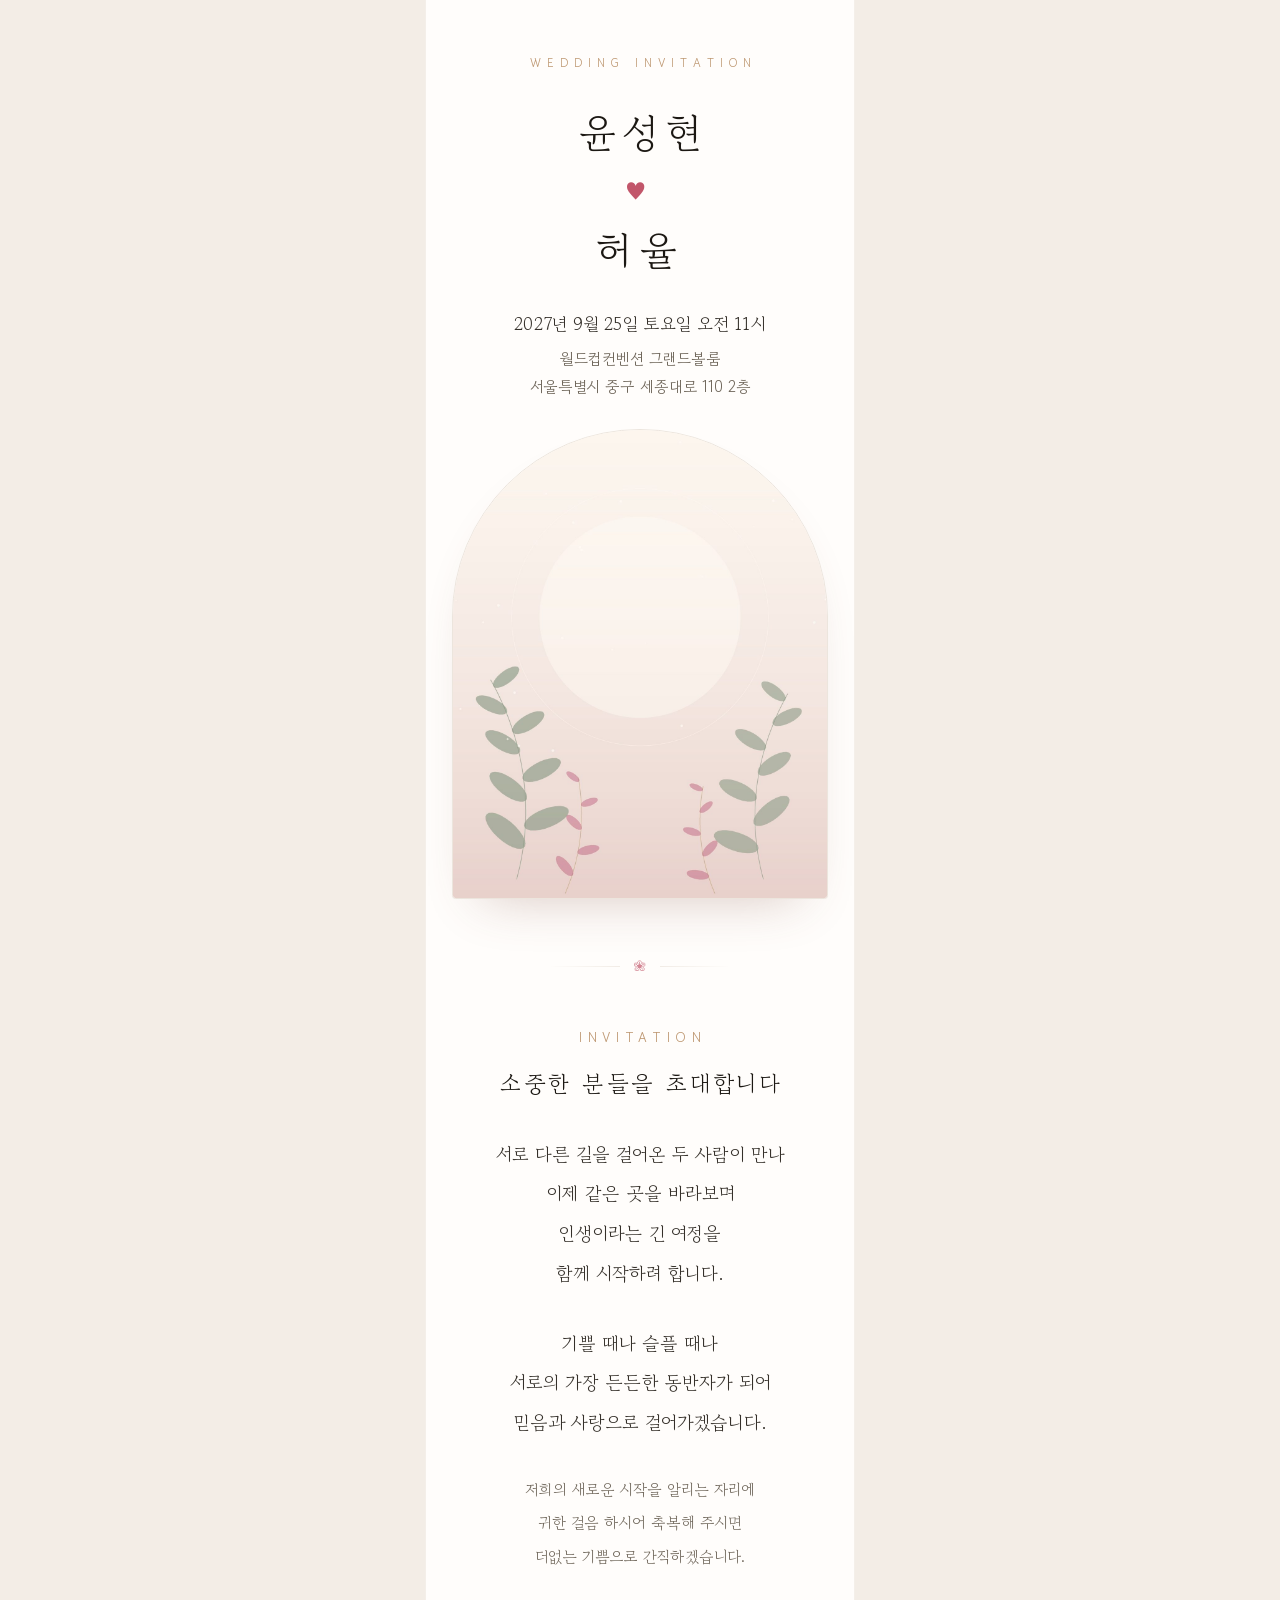
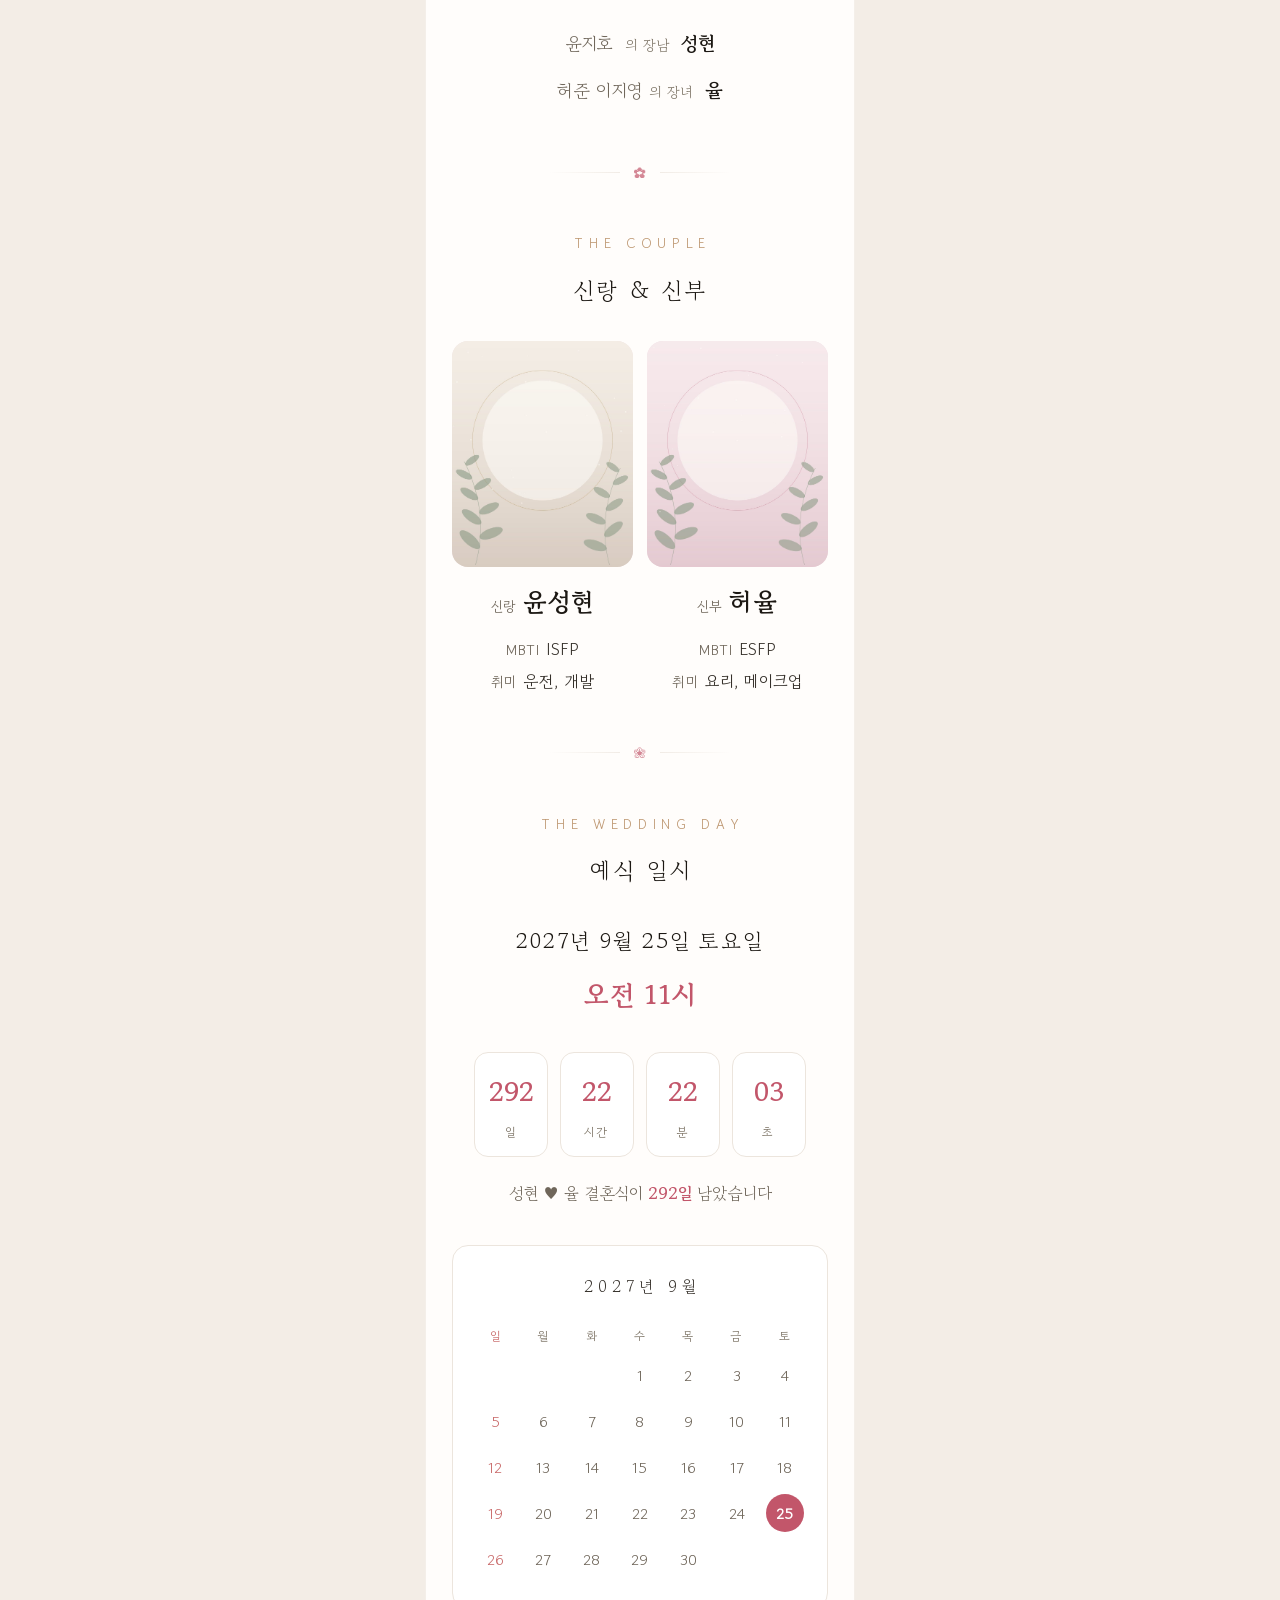
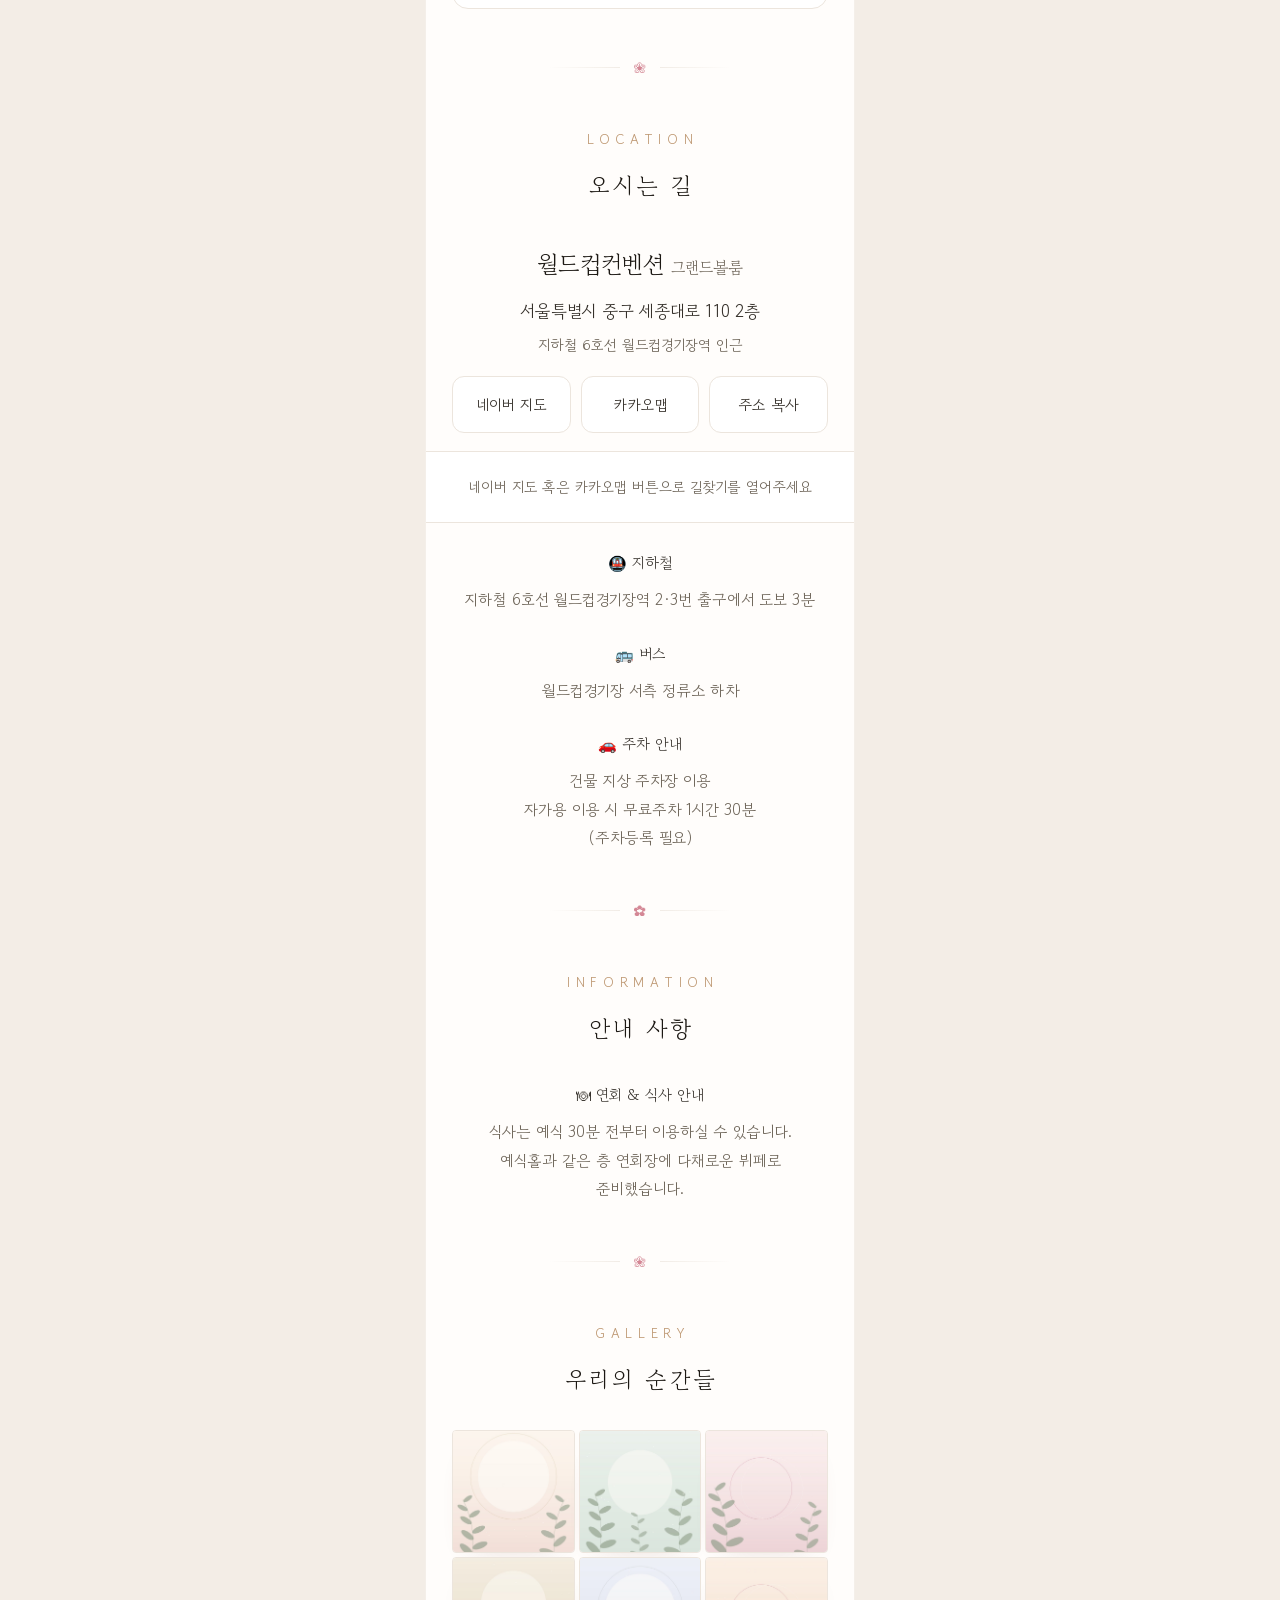
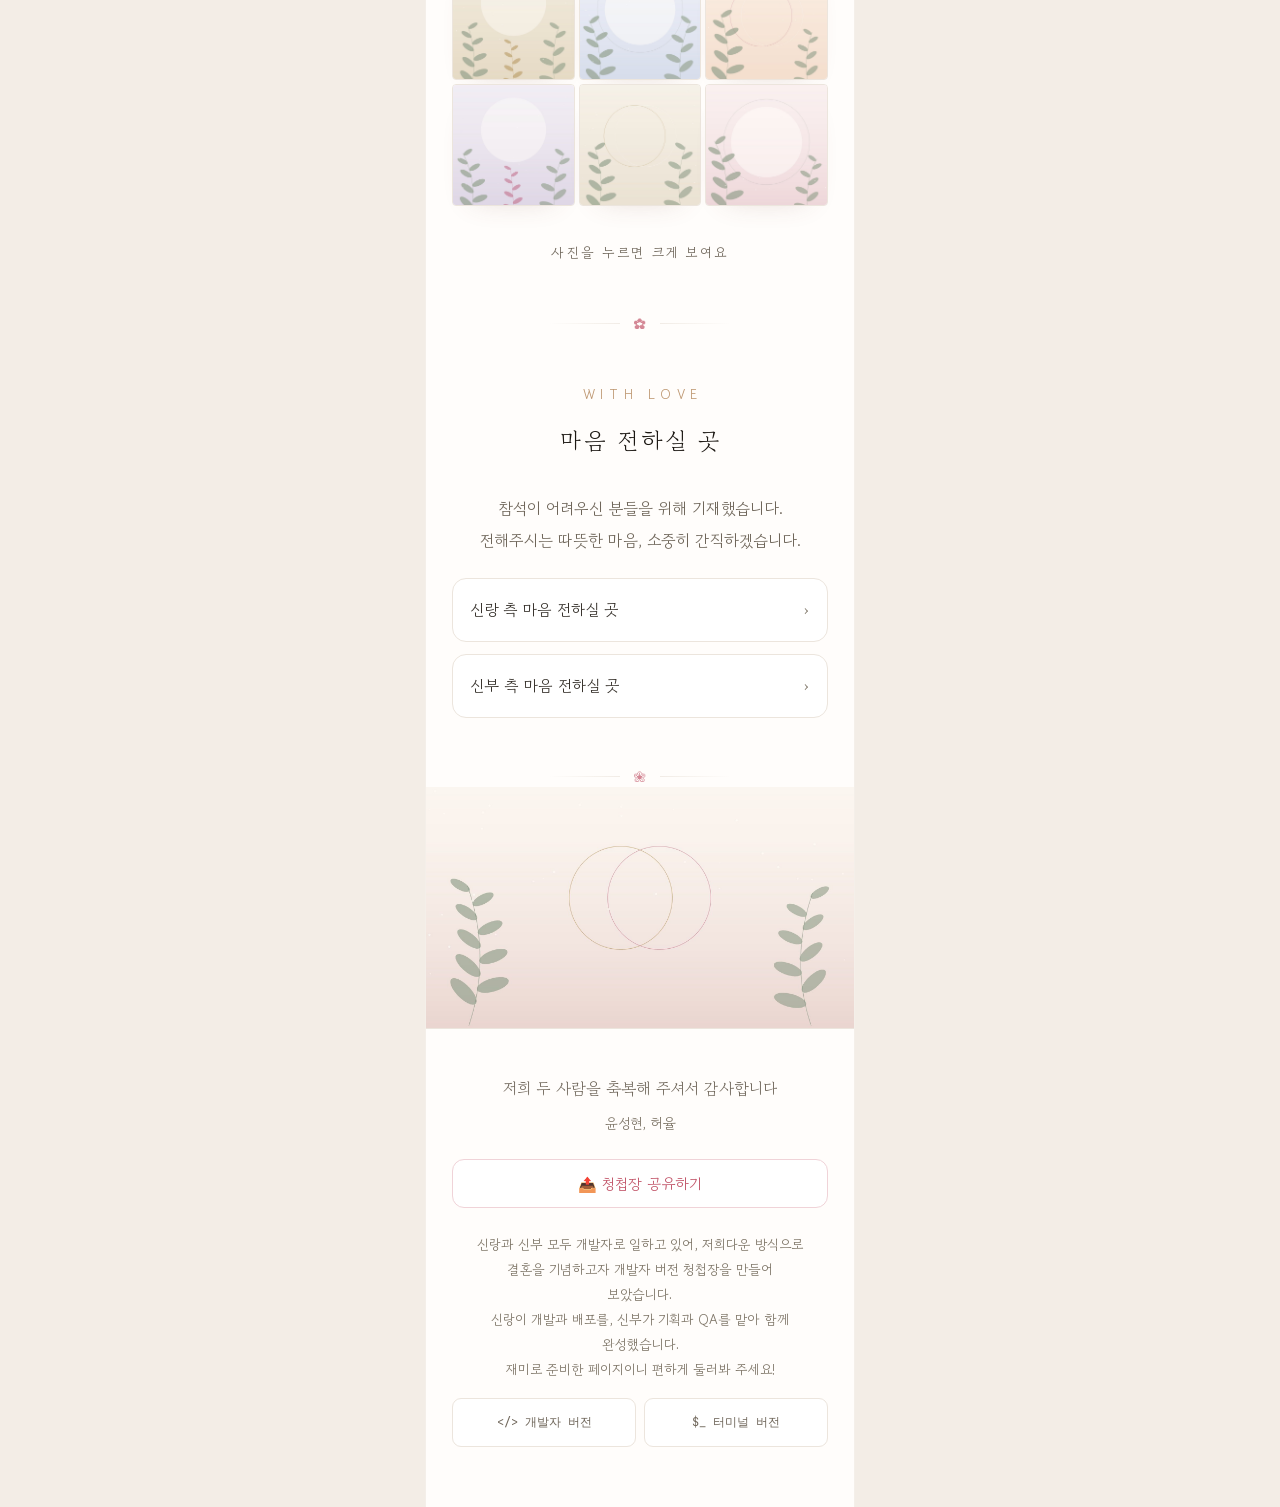
==== commit 53894fd3: "wedding invitation upload" ====
--- a/index.html
+++ b/index.html
@@ -31,7 +31,7 @@
 
   <!-- main version style. base layout과 theme를 합친 단일 파일이다.
        동작은 js/main.js가, 날짜와 사진과 profile 같은 내용은 js/config.js가 관리한다. -->
-  <link rel="stylesheet" href="css/main.css?v=6c3c6698" />
+  <link rel="stylesheet" href="css/main.css?v=74c7a31c" />
 </head>
 
 <body>
@@ -90,7 +90,7 @@
         <span class="parents">윤지호 </span><span class="rel">의 장남</span> <b>성현</b>
       </div>
       <div>
-        <span class="parents">최민수 박지영</span><span class="rel">의 장녀</span> <b>율</b>
+        <span class="parents">허준 이지영</span><span class="rel">의 장녀</span> <b>율</b>
       </div>
     </div>
   </section>
@@ -297,9 +297,9 @@
   <button class="lb-next" id="lbNext" type="button" aria-label="다음 사진">›</button>
 </div>
 
-<script src="js/data.js?v=6c3c6698"></script><script src="js/config.js?v=6c3c6698"></script>
-<script src="js/private.js?v=6c3c6698"></script>
-<script src="js/main.js?v=6c3c6698"></script>
+<script src="js/data.js?v=74c7a31c"></script><script src="js/config.js?v=74c7a31c"></script>
+<script src="js/private.js?v=74c7a31c"></script>
+<script src="js/main.js?v=74c7a31c"></script>
 
 <!-- 신랑과 신부 profile render. main version 전용이며 CONFIG.profile을 쓴다. -->
 <script>
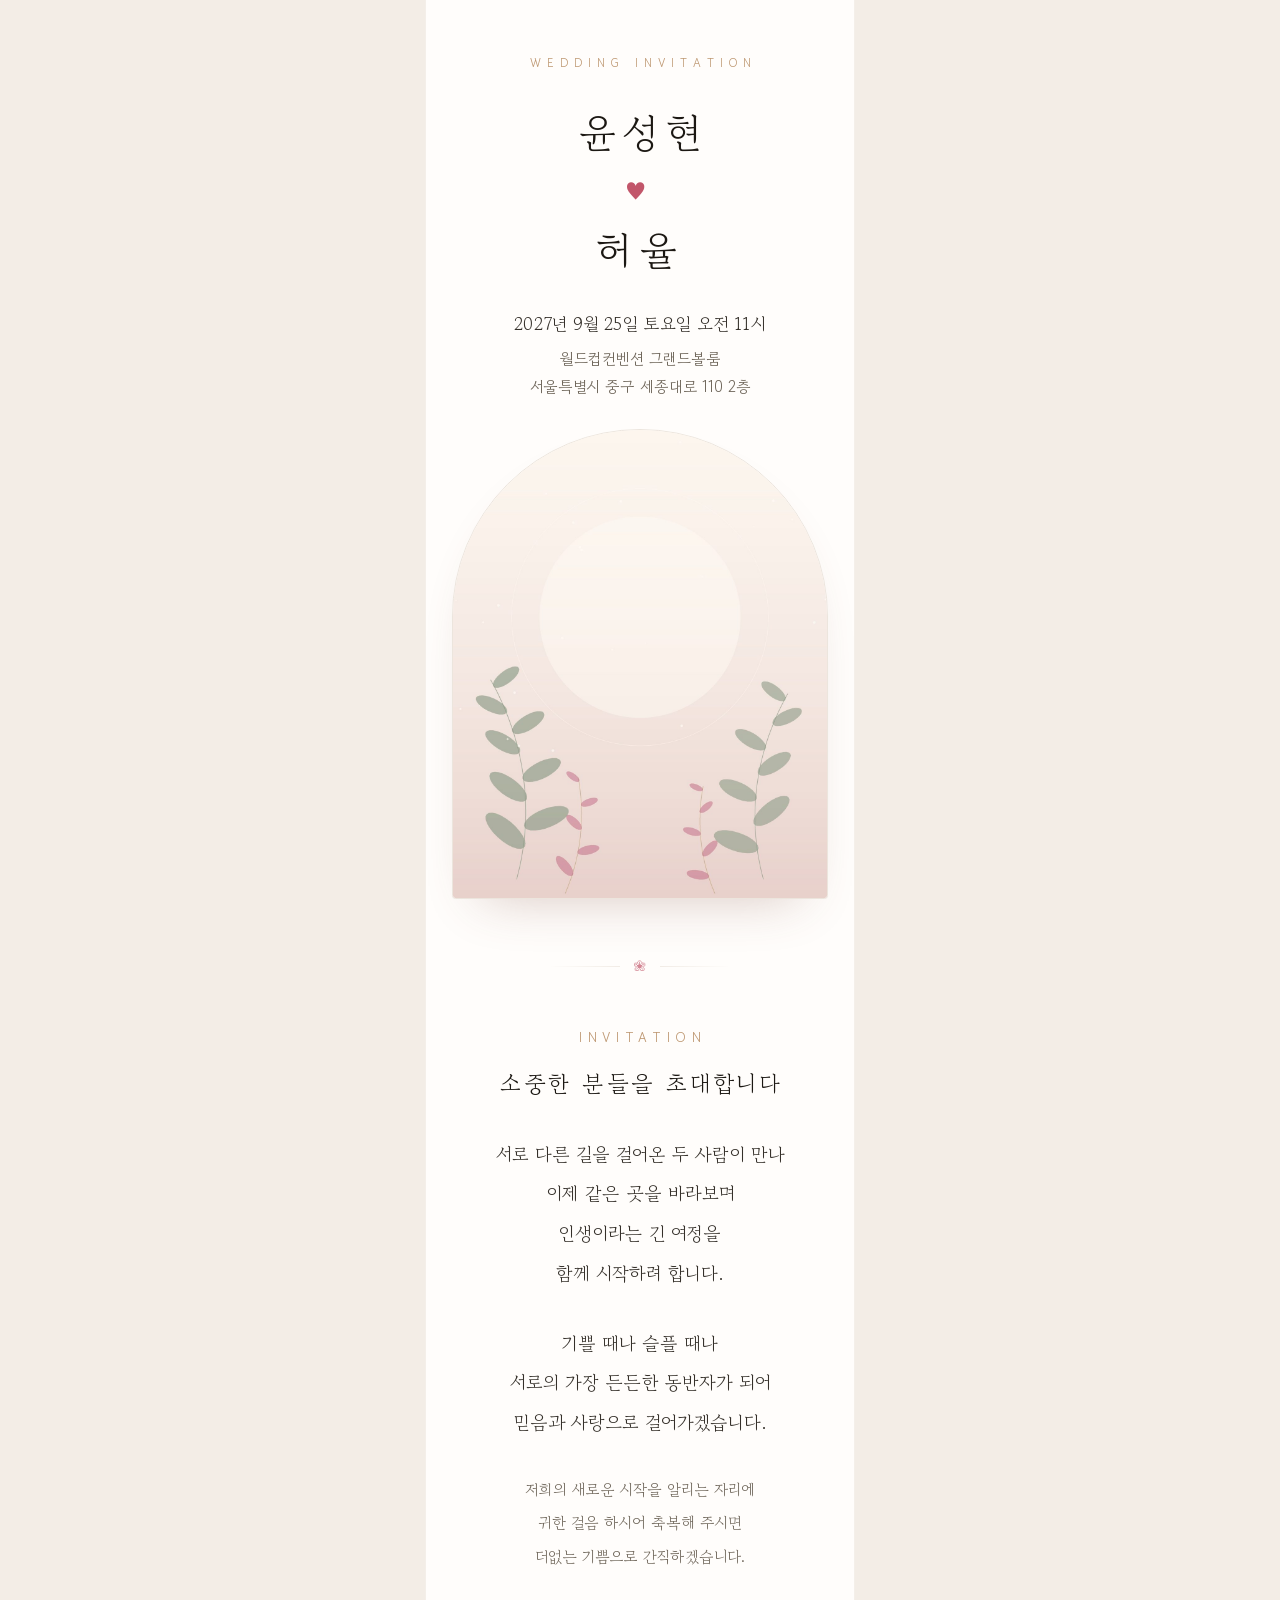
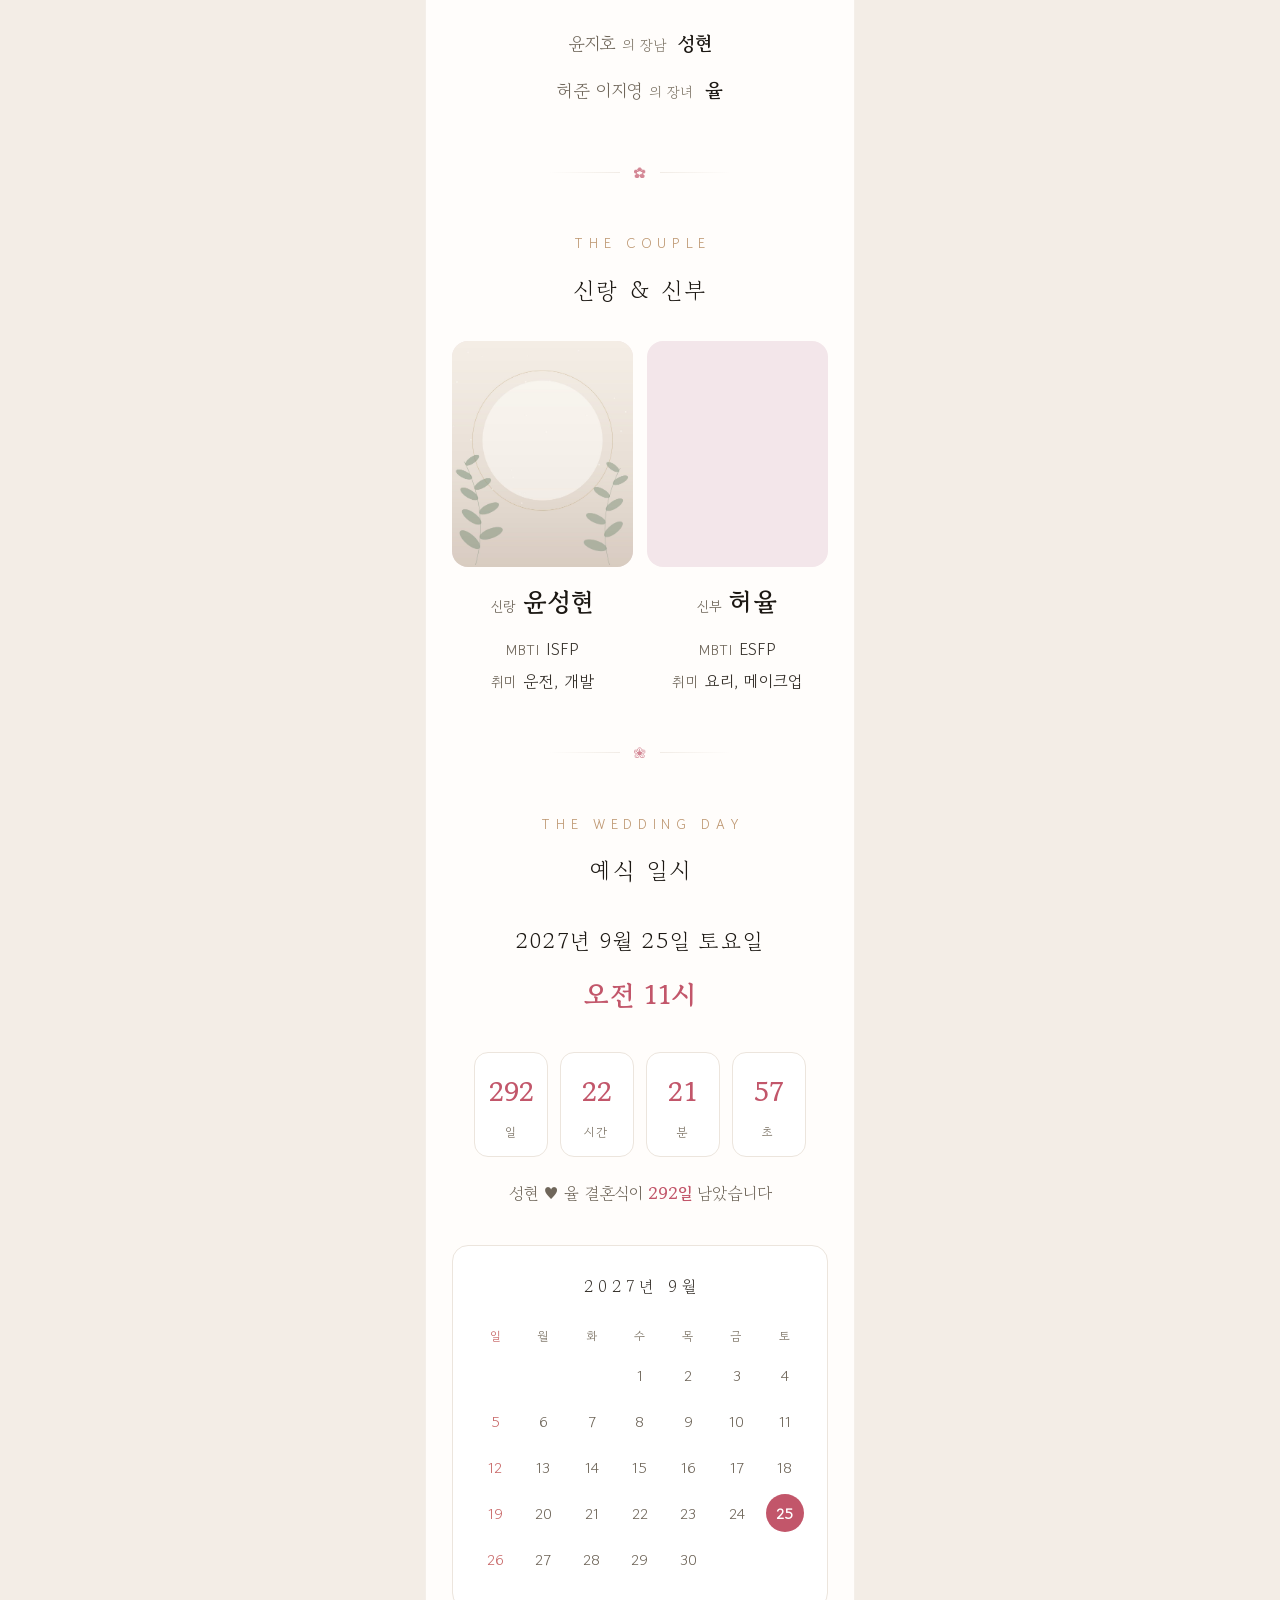
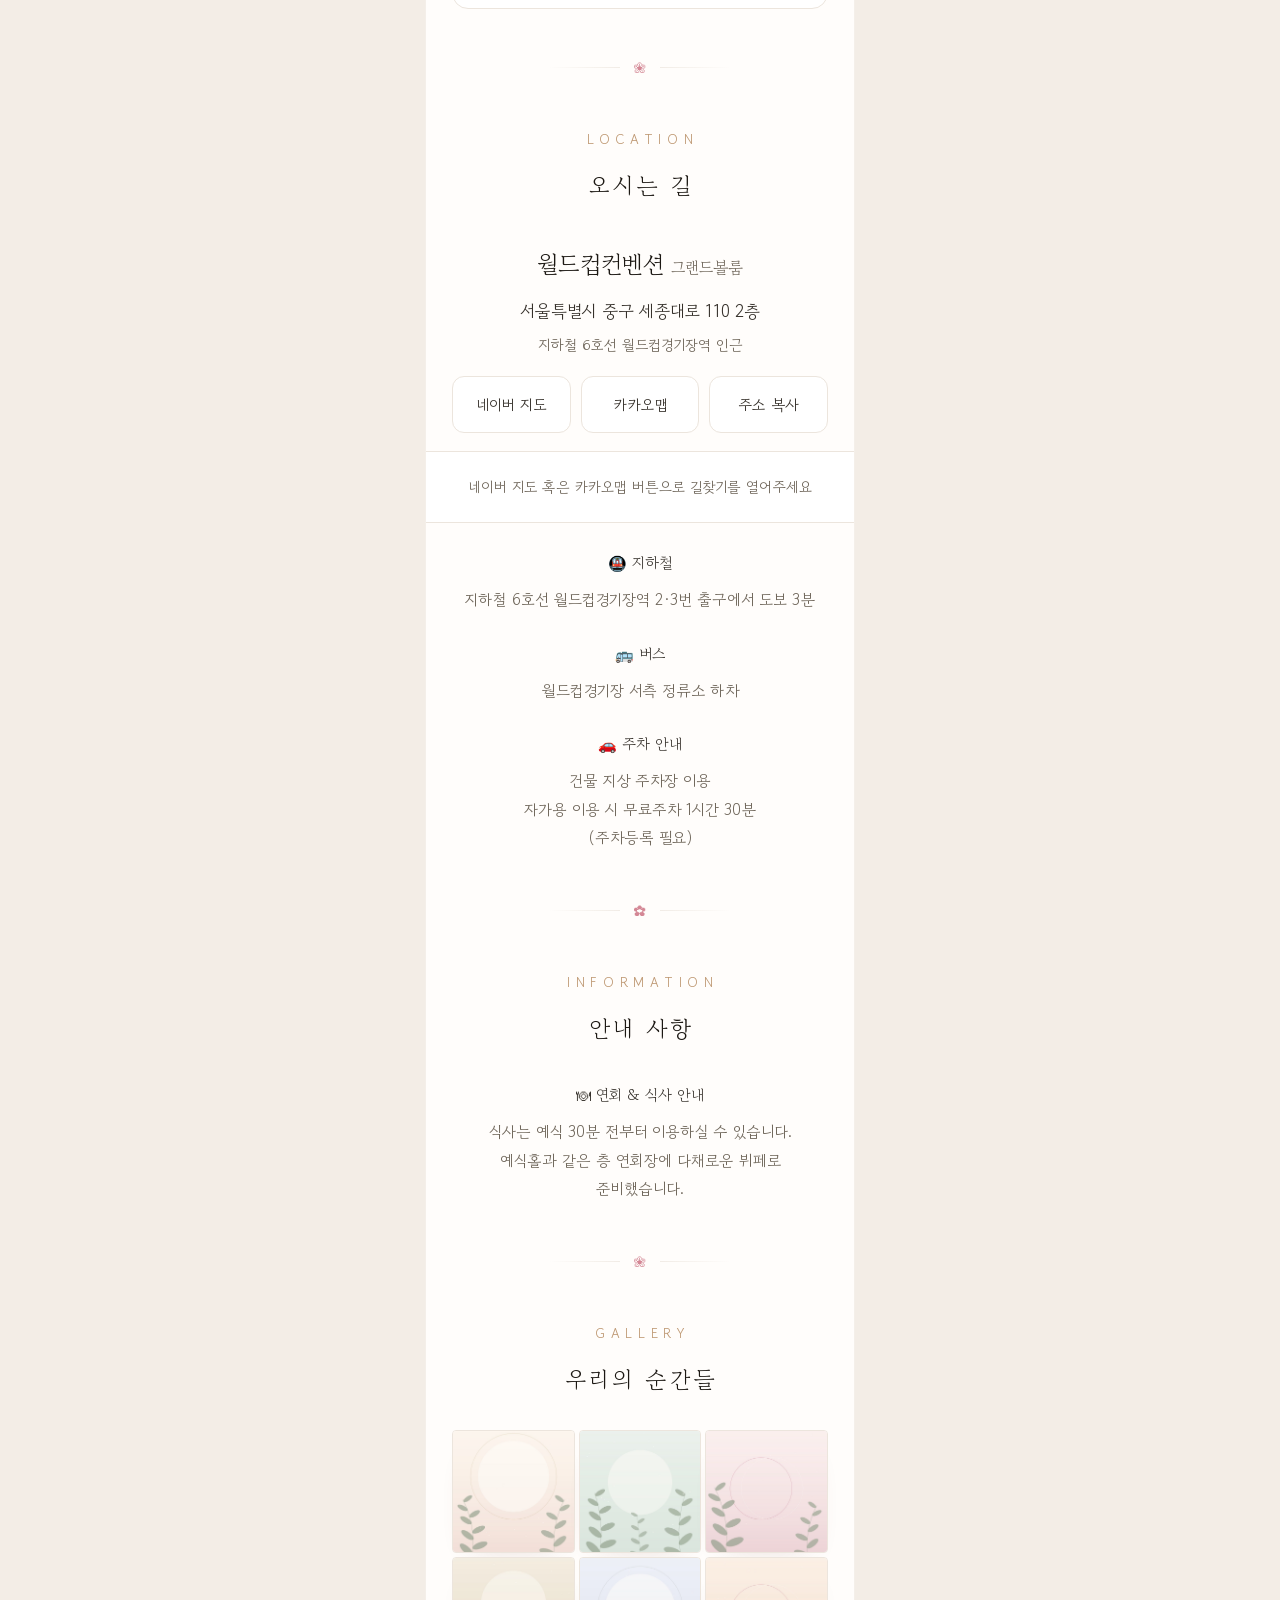
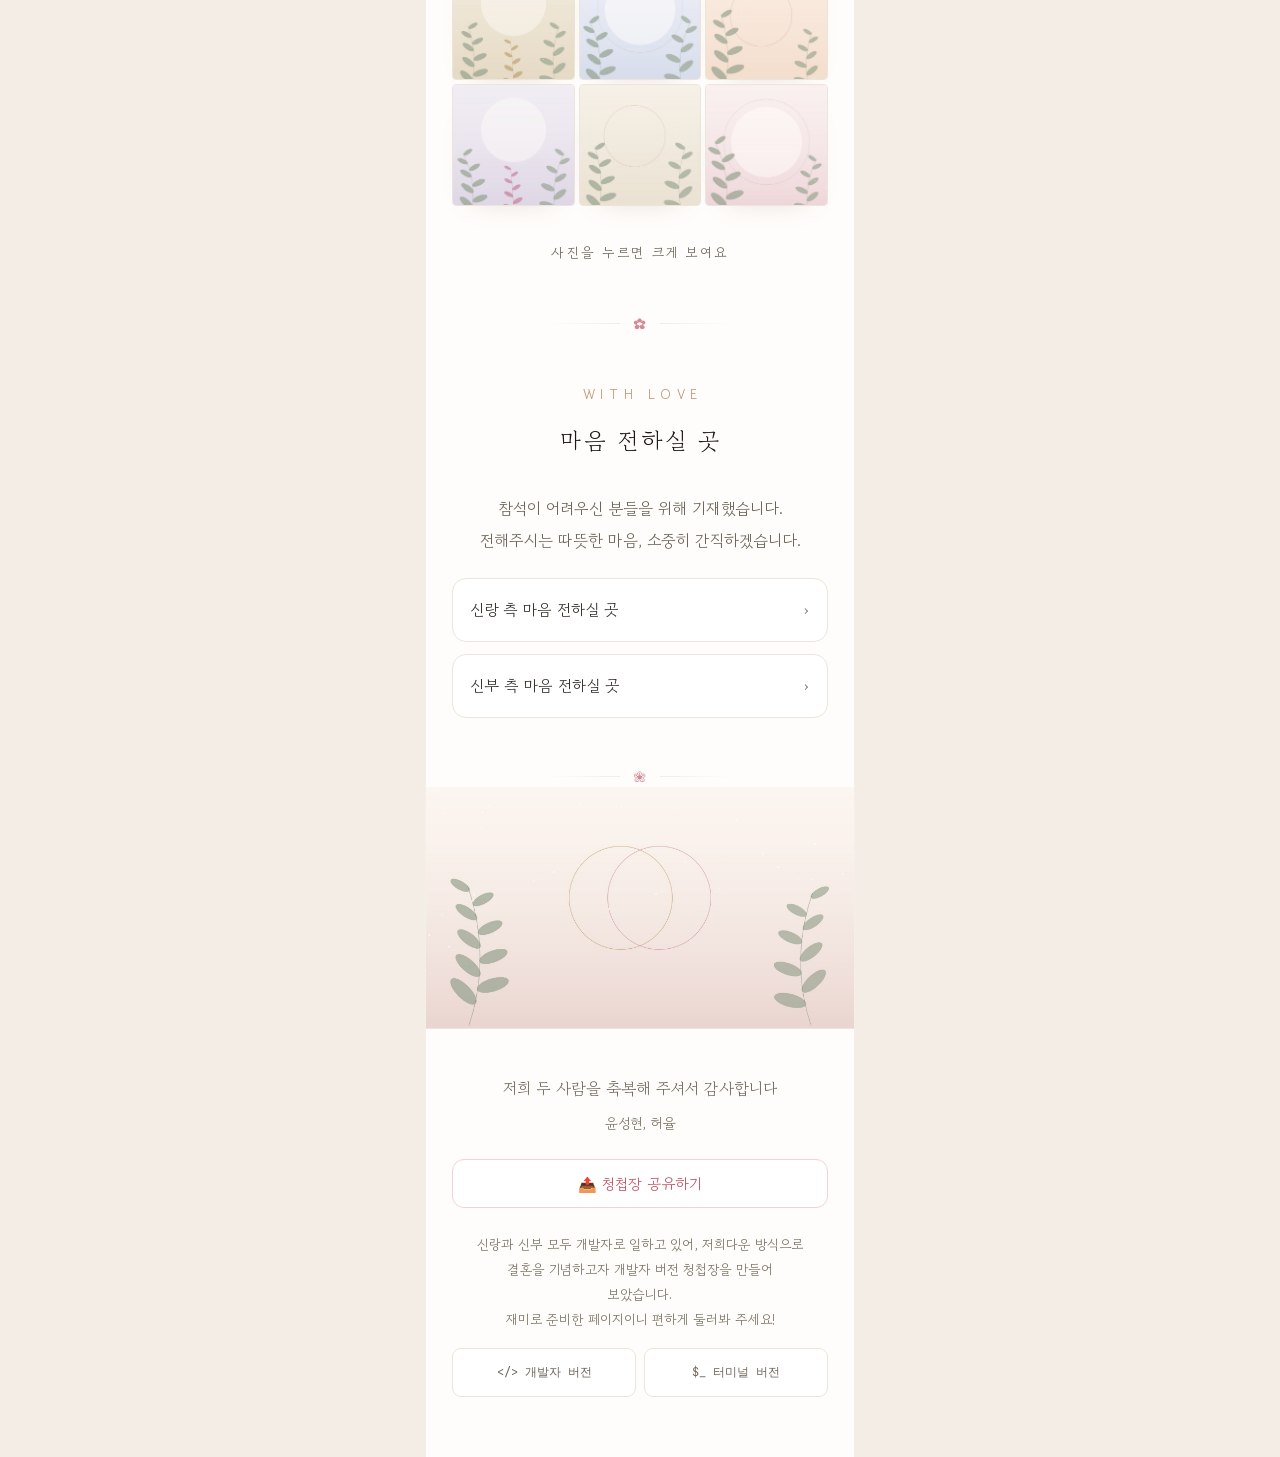
==== commit 6fec175d: "Refactor update invitation text Removed unnecessary whitespace from parent names and updated the des" ====
--- a/index.html
+++ b/index.html
@@ -87,7 +87,7 @@
     <!-- 가족 소개 -->
     <div class="family rv d2">
       <div>
-        <span class="parents">윤지호 </span><span class="rel">의 장남</span> <b>성현</b>
+        <span class="parents">윤지호</span><span class="rel">의 장남</span> <b>성현</b>
       </div>
       <div>
         <span class="parents">허준 이지영</span><span class="rel">의 장녀</span> <b>율</b>
@@ -277,7 +277,6 @@
     <button class="share-btn" id="shareBtn" type="button">📤 청첩장 공유하기</button>
     <div class="version-note">
       신랑과 신부 모두 개발자로 일하고 있어, 저희다운 방식으로 결혼을 기념하고자 개발자 버전 청첩장을 만들어 보았습니다.<br />
-      신랑이 개발과 배포를, 신부가 기획과 QA를 맡아 함께 완성했습니다.<br />
       재미로 준비한 페이지이니 편하게 둘러봐 주세요!
     </div>
     <div class="version-links">
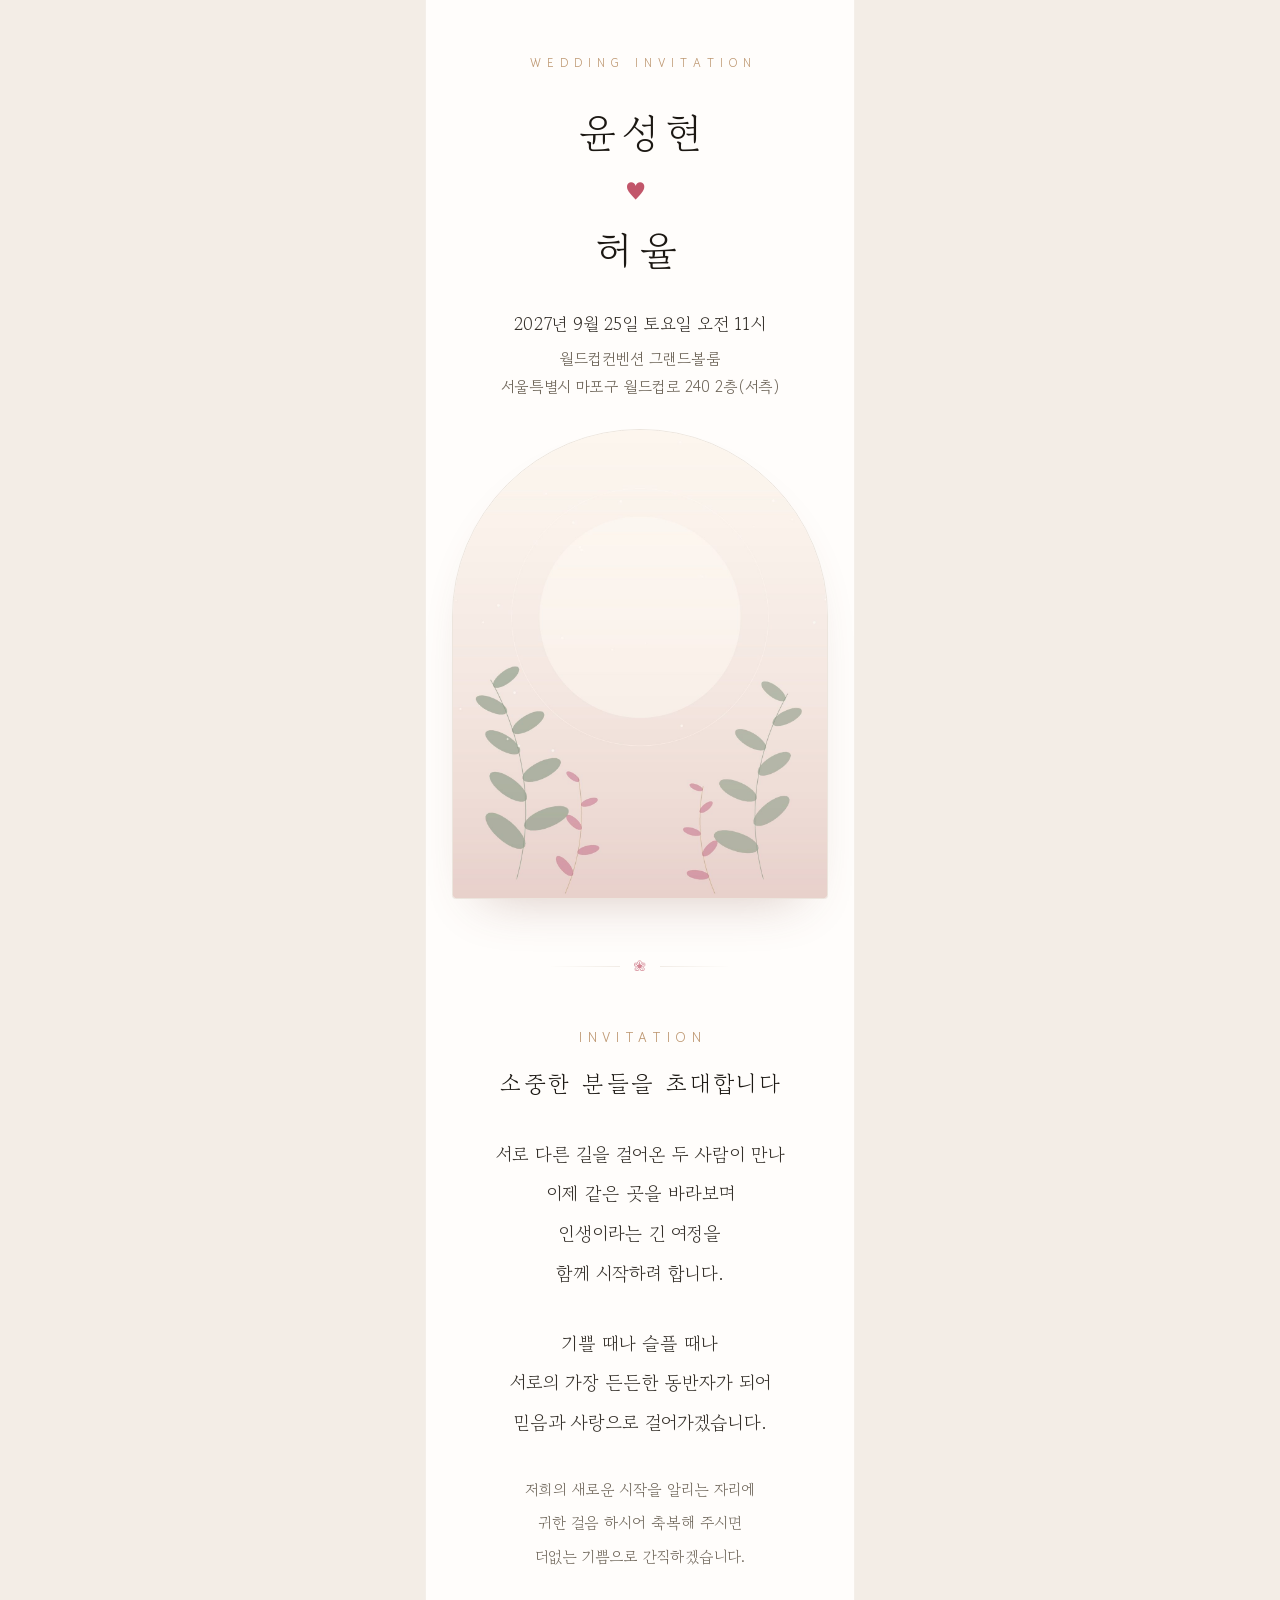
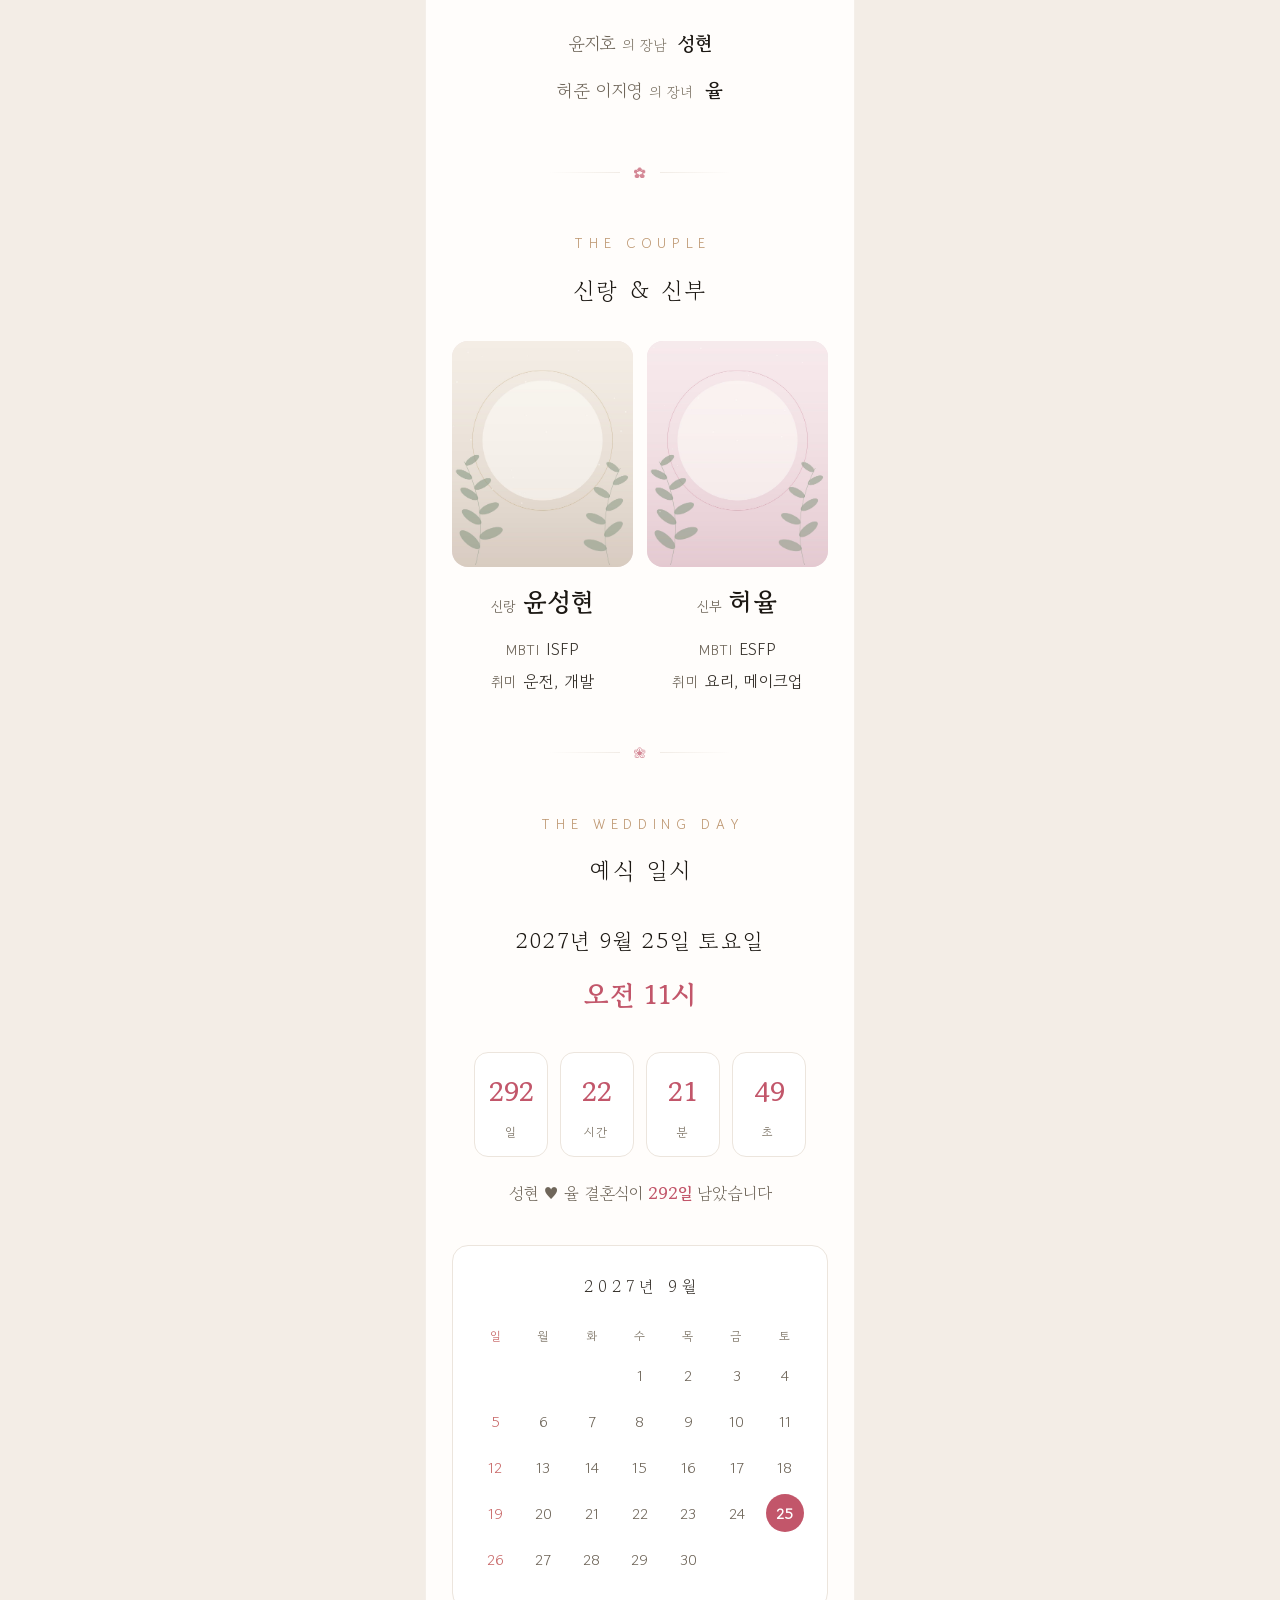
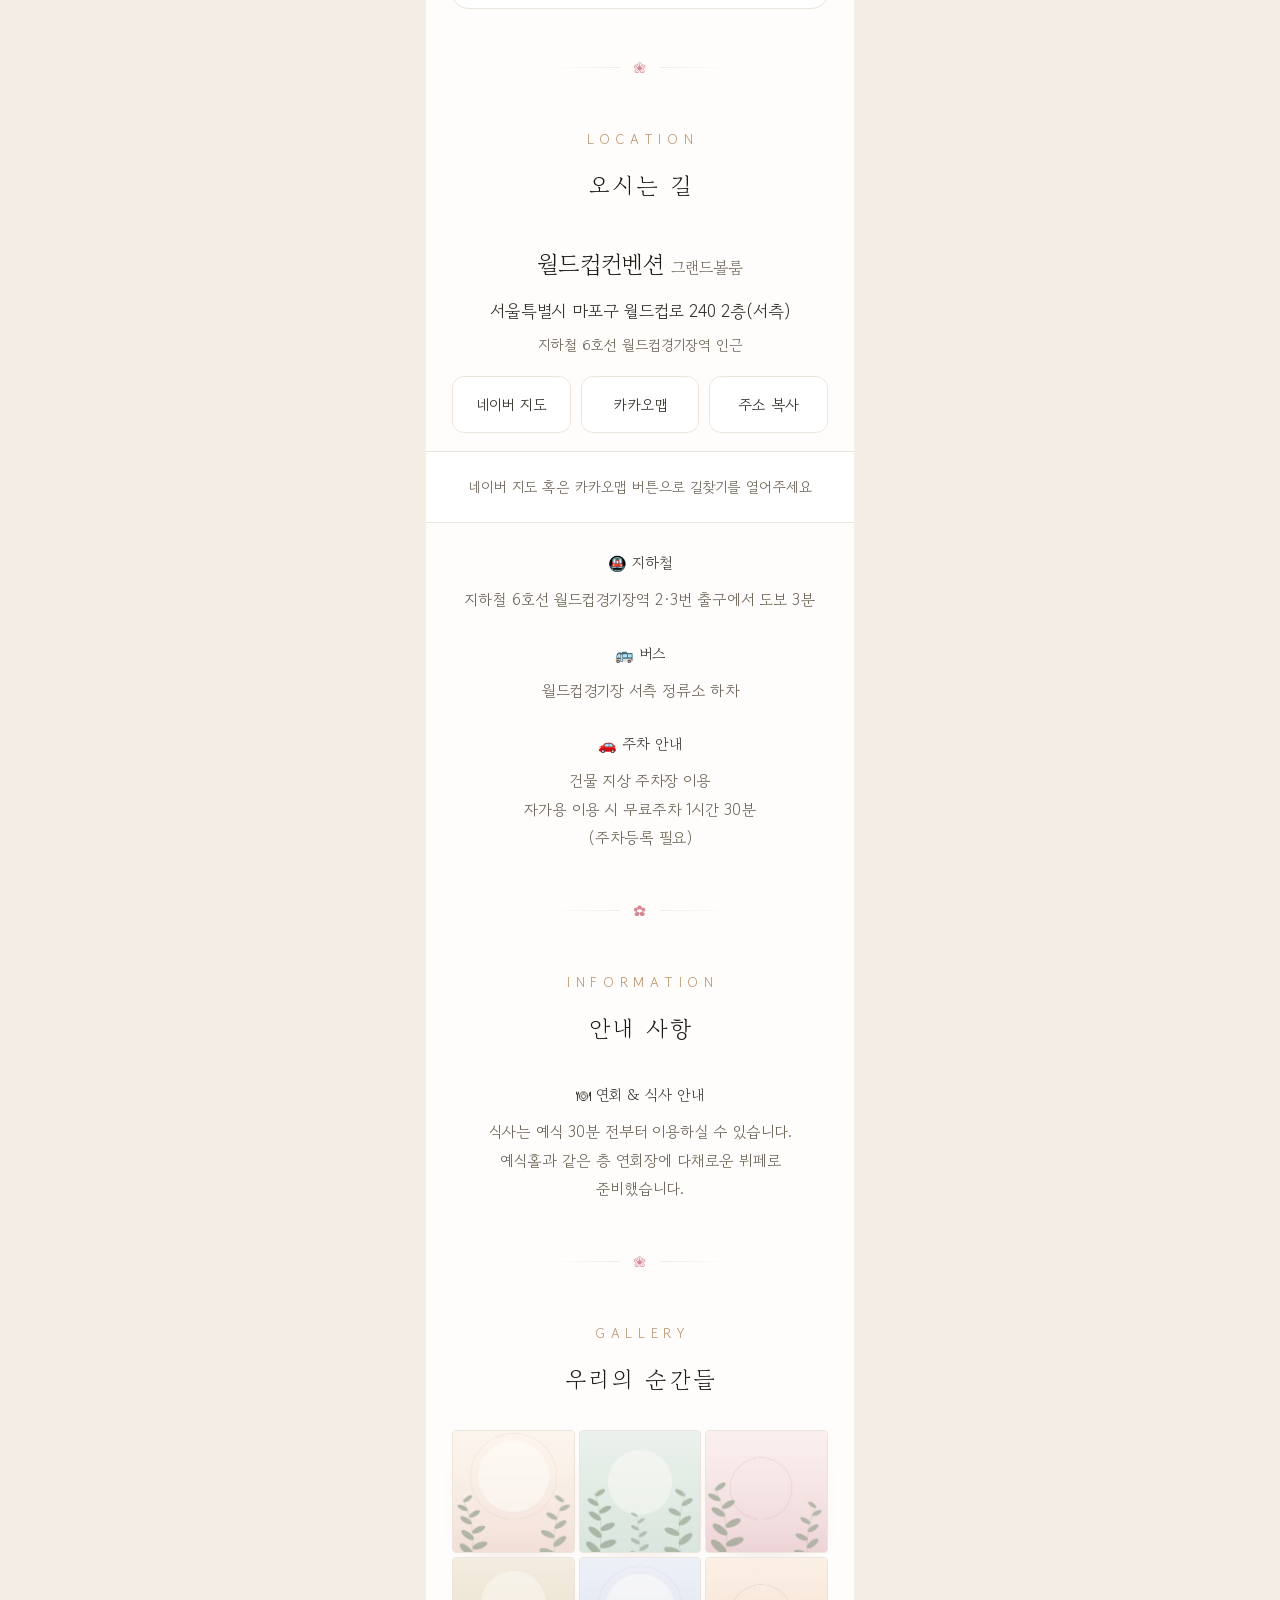
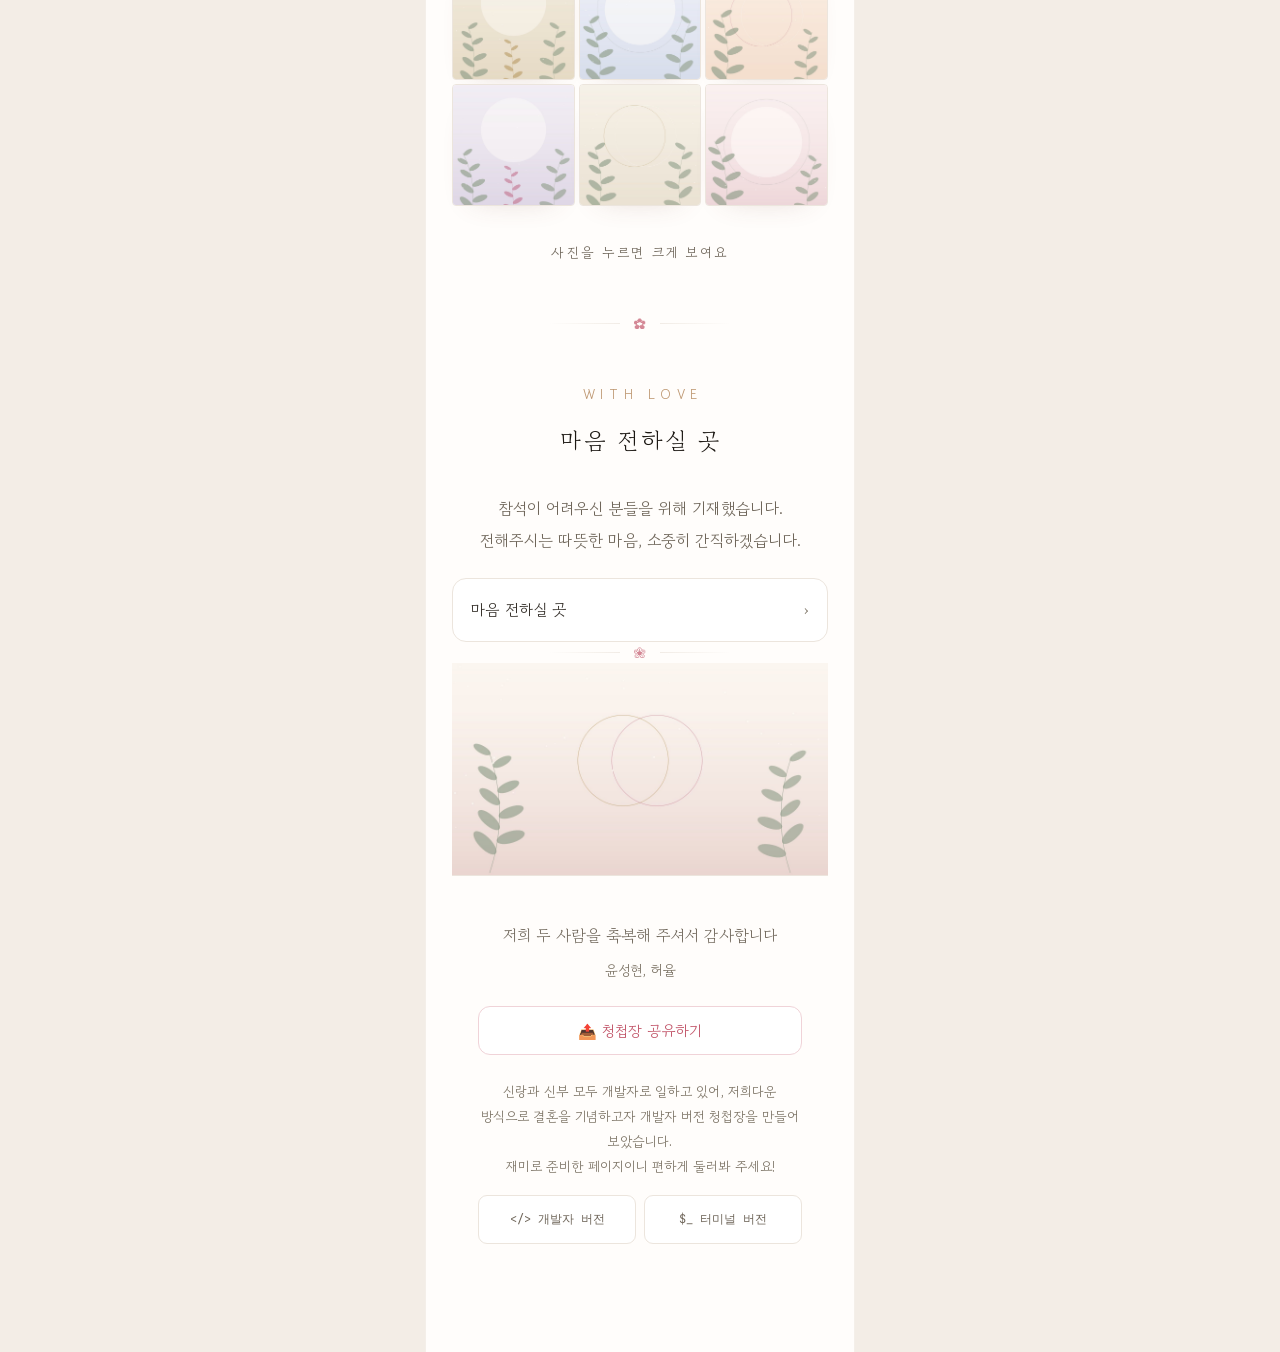
==== commit faa355fb: "Update venue address" ====
--- a/index.html
+++ b/index.html
@@ -46,7 +46,7 @@
     </h1>
 
     <div class="cover-date rv in">2027년 9월 25일 토요일 오전 11시</div>
-    <div class="cover-venue rv in">월드컵컨벤션 그랜드볼룸<br />서울특별시 중구 세종대로 110 2층</div>
+    <div class="cover-venue rv in">월드컵컨벤션 그랜드볼룸<br />서울특별시 마포구 월드컵로 240 2층(서측)</div>
 
     <!-- main 사진 (아치 frame) -->
     <div class="arch-photo rv d1" id="mainPhoto"></div>
@@ -149,7 +149,7 @@
 
     <div class="venue-card rv d1">
       <div class="vc-name">월드컵컨벤션 <small>그랜드볼룸</small></div>
-      <div class="vc-addr">서울특별시 중구 세종대로 110 2층</div>
+      <div class="vc-addr">서울특별시 마포구 월드컵로 240 2층(서측)</div>
       <div class="vc-sub">지하철 6호선 월드컵경기장역 인근</div>
     </div>
 
@@ -225,15 +225,9 @@
          심어 둔 난독화 blob을 js/private.js가 풀어 그리며, 정적 파일에는 평문이 없다.
          기본은 닫힌 상태이고 펼칠 때에만 render된다. -->
     <details class="gift rv d1">
-      <summary>신랑 측 마음 전하실 곳 <span class="arrow">›</span></summary>
+      <summary>마음 전하실 곳 <span class="arrow">›</span></summary>
       <div class="acc-list" data-acc="groom" data-copy-label="복사"></div>
     </details>
-
-    <details class="gift rv d2">
-      <summary>신부 측 마음 전하실 곳 <span class="arrow">›</span></summary>
-      <div class="acc-list" data-acc="bride" data-copy-label="복사"></div>
-    </details>
-  </section>
 
   <div class="divider">❀</div>
 
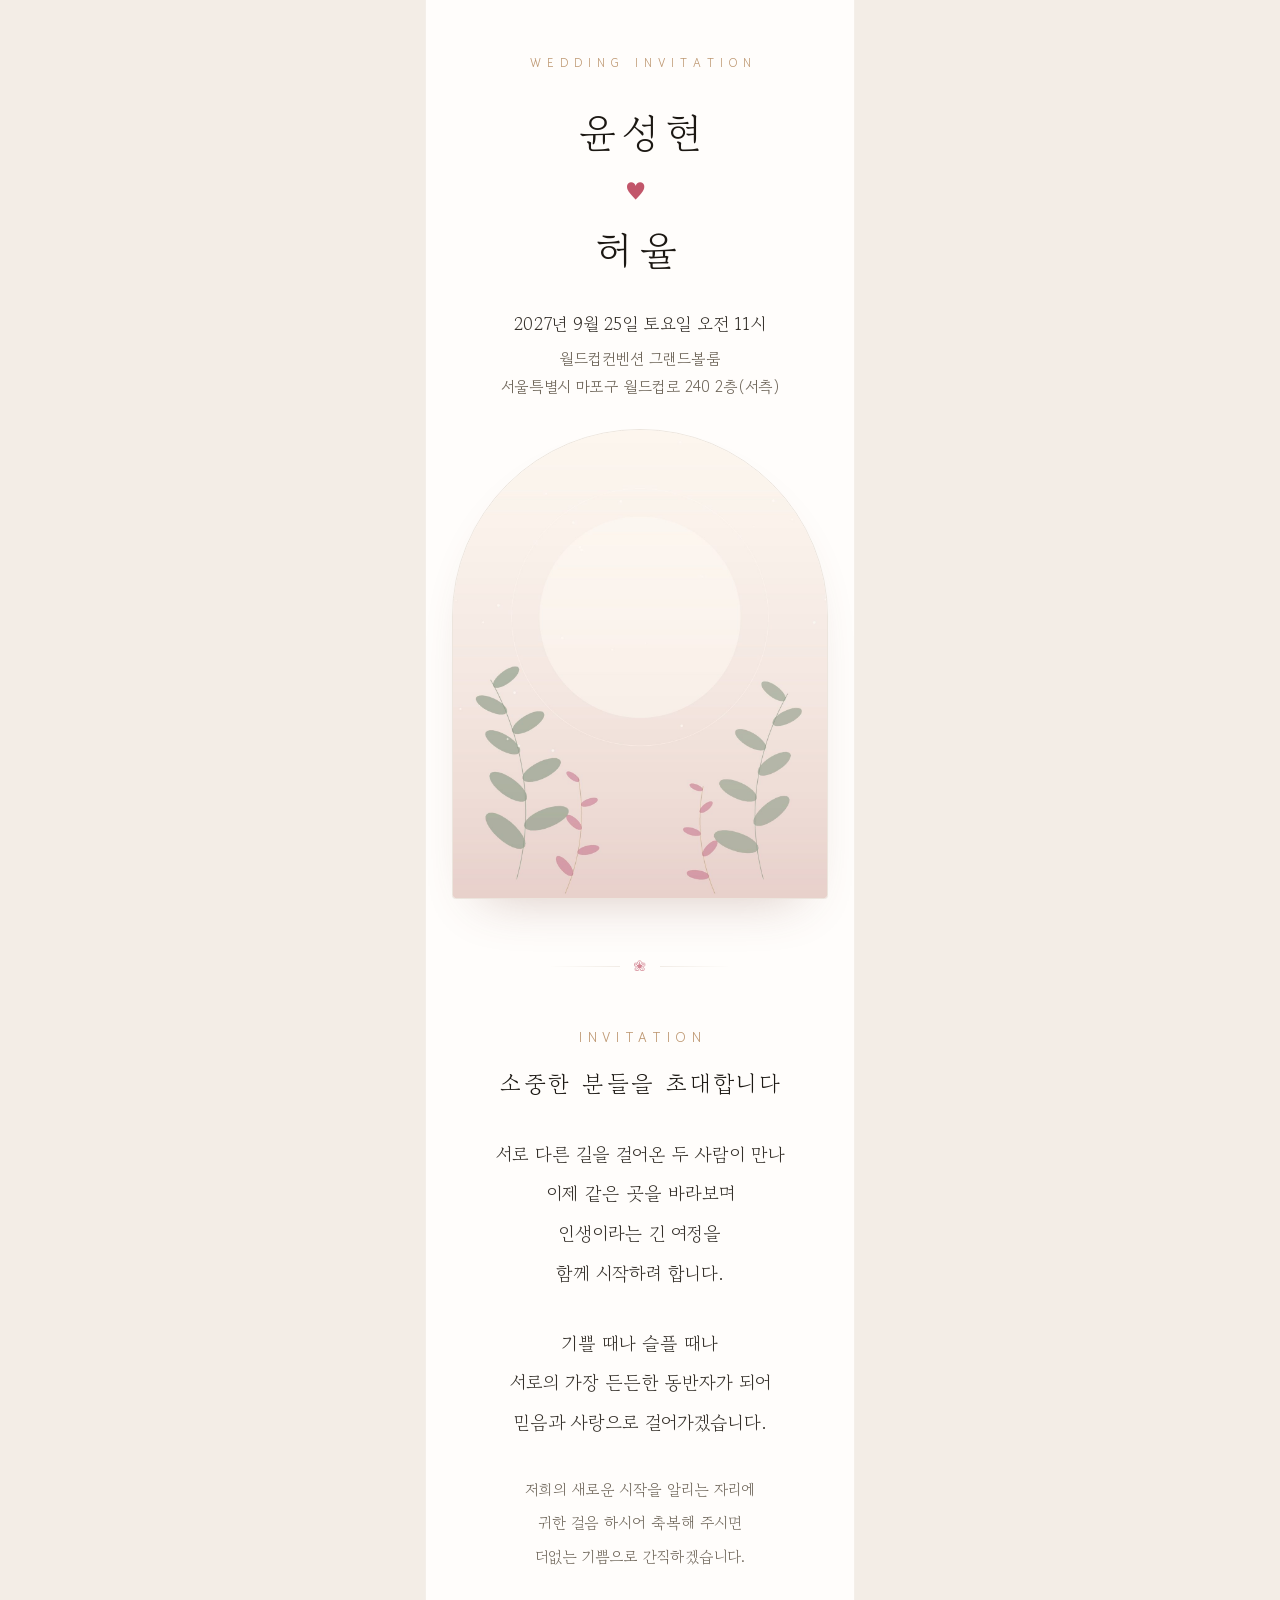
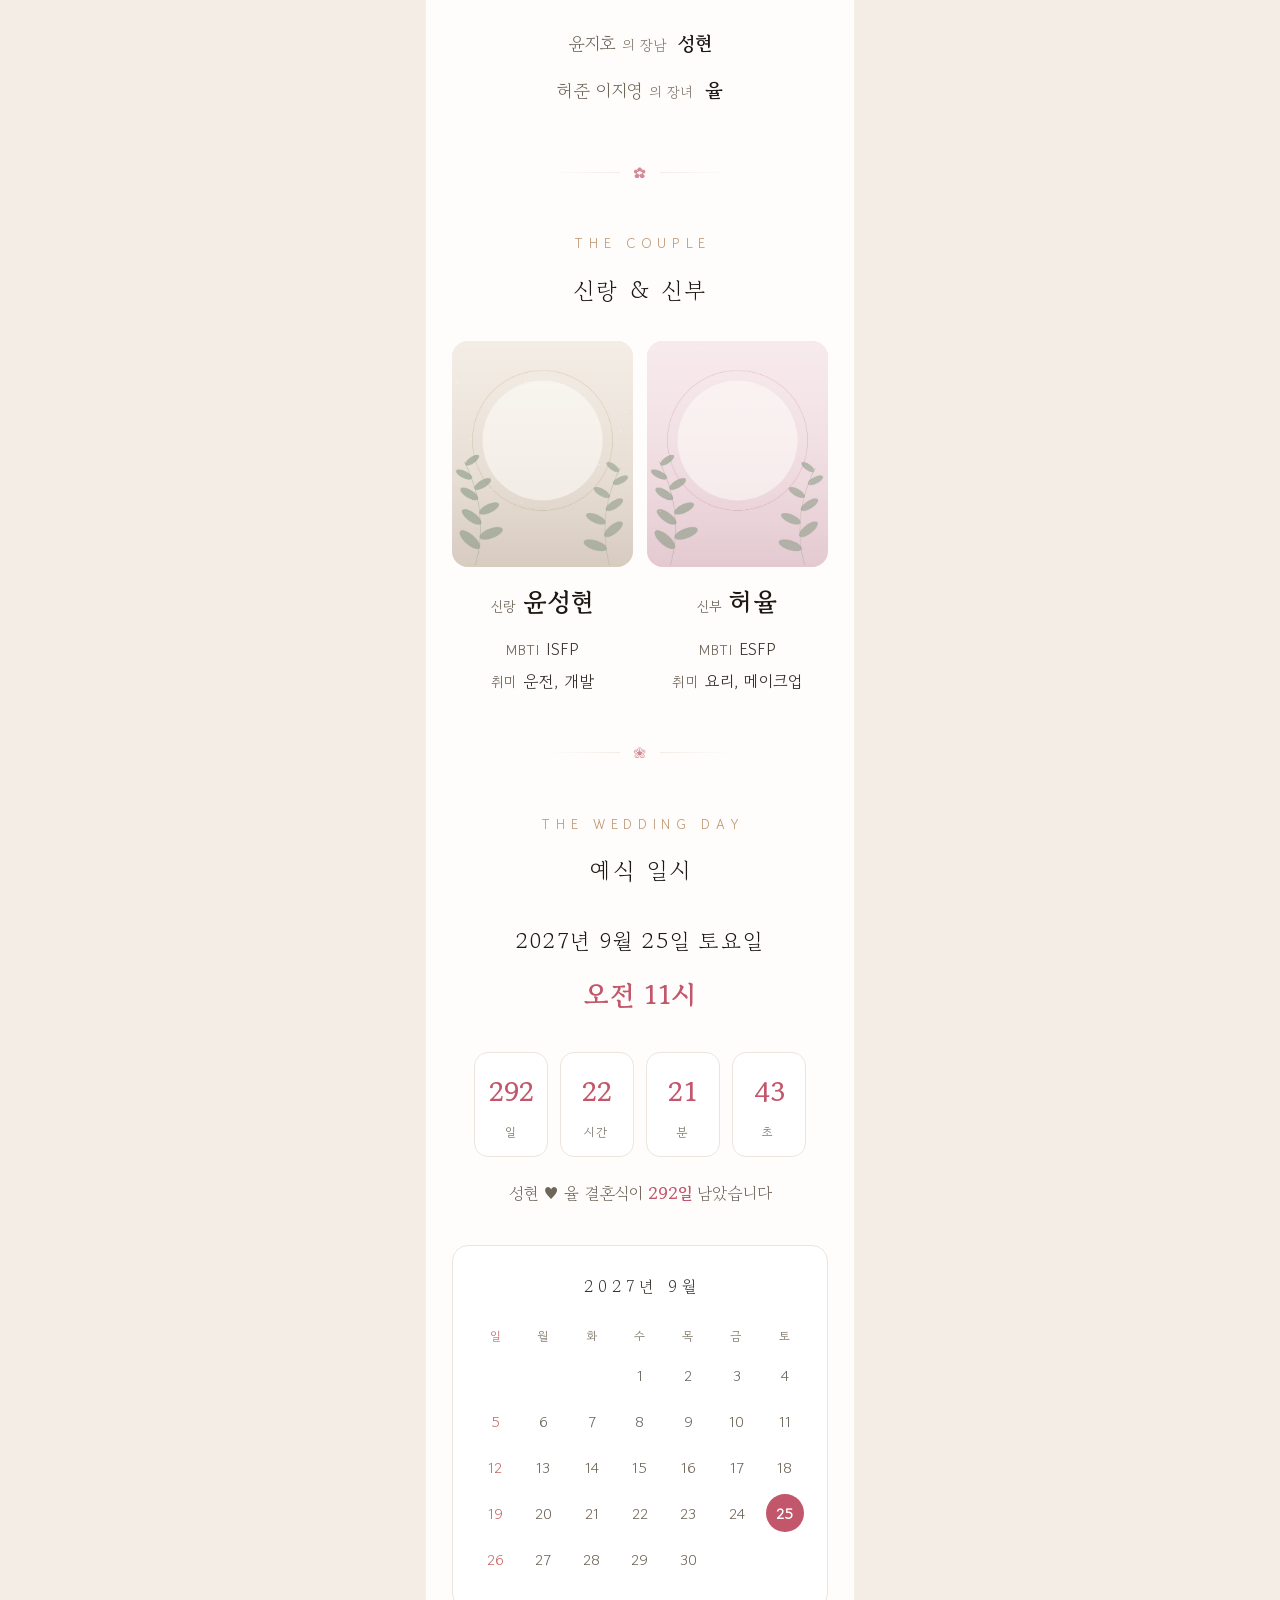
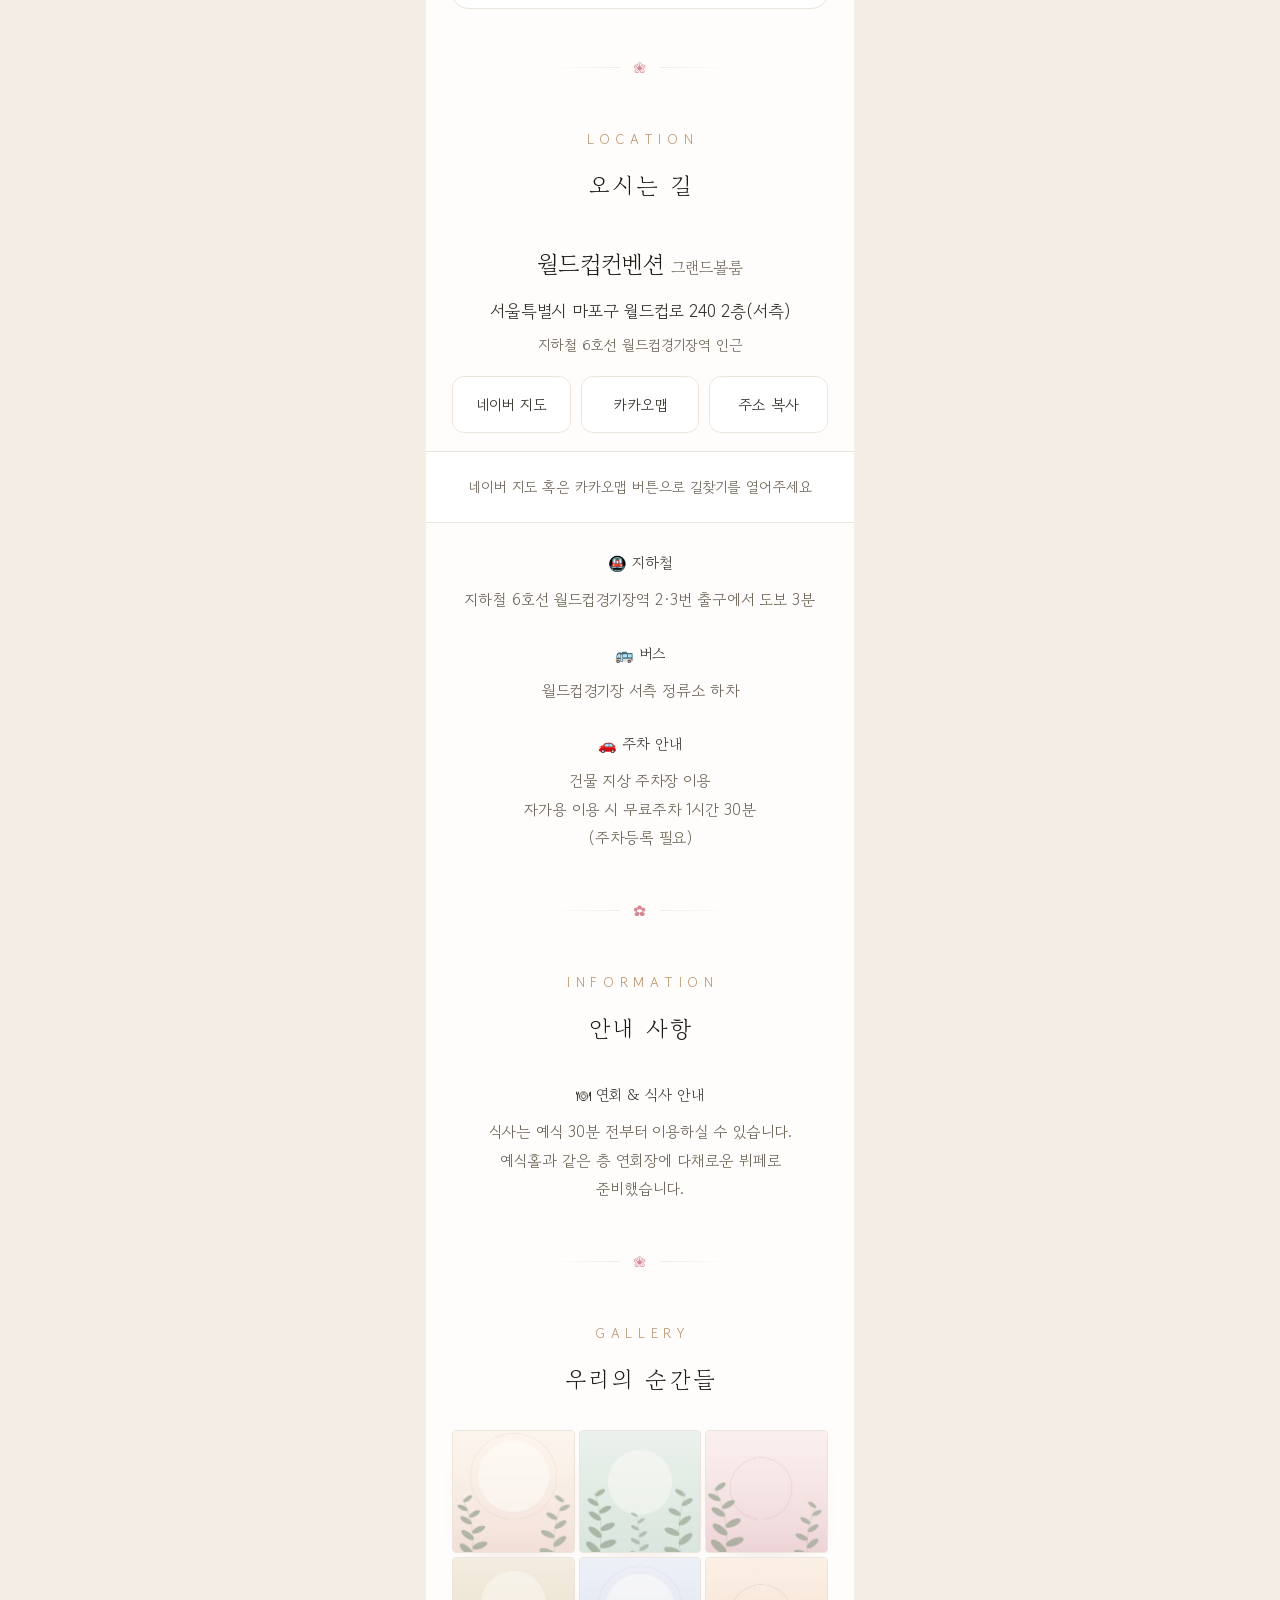
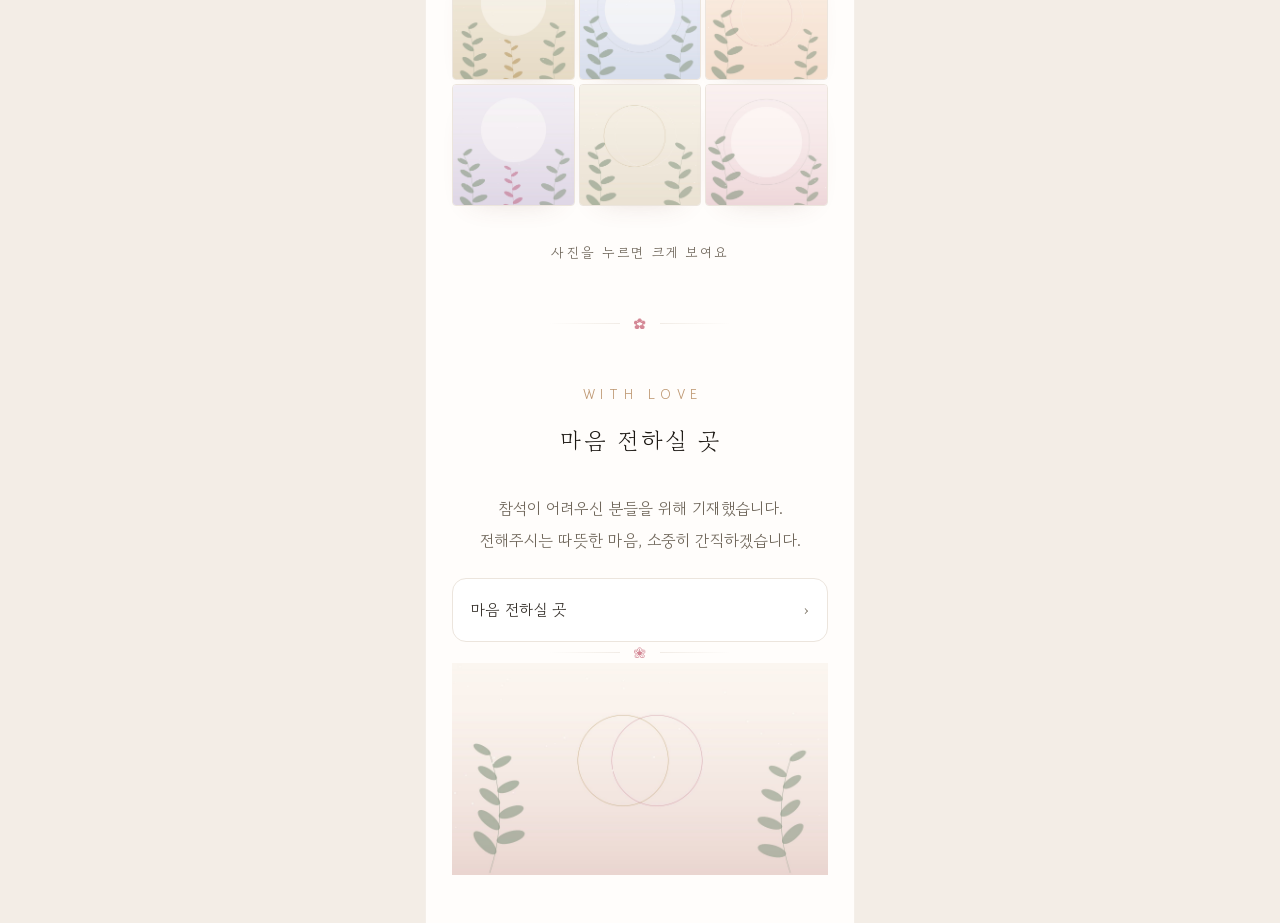
==== commit 1af621bb: "Remove Removed footer section including thank you message and links." ====
--- a/index.html
+++ b/index.html
@@ -262,23 +262,6 @@
   <!-- 축하 전하기 아래의 전체폭(풀블리드) 사진.
        src는 main.js가 photoSrc()로 넣는다(?v= cache busting). -->
   <img class="bless-photo rv" id="blessPhoto" alt="웨딩 사진" loading="lazy" />
-
-
-  <!-- footer -->
-  <footer>
-    <div class="thanks-line">저희 두 사람을 축복해 주셔서 감사합니다</div>
-    <div>윤성현, 허율</div>
-    <button class="share-btn" id="shareBtn" type="button">📤 청첩장 공유하기</button>
-    <div class="version-note">
-      신랑과 신부 모두 개발자로 일하고 있어, 저희다운 방식으로 결혼을 기념하고자 개발자 버전 청첩장을 만들어 보았습니다.<br />
-      재미로 준비한 페이지이니 편하게 둘러봐 주세요!
-    </div>
-    <div class="version-links">
-      <a class="version-link" href="developer.html">&lt;/&gt; 개발자 버전</a>
-      <a class="version-link" href="terminal.html">$_ 터미널 버전</a>
-    </div>
-  </footer>
-</div>
 
 
 <!-- lightbox -->
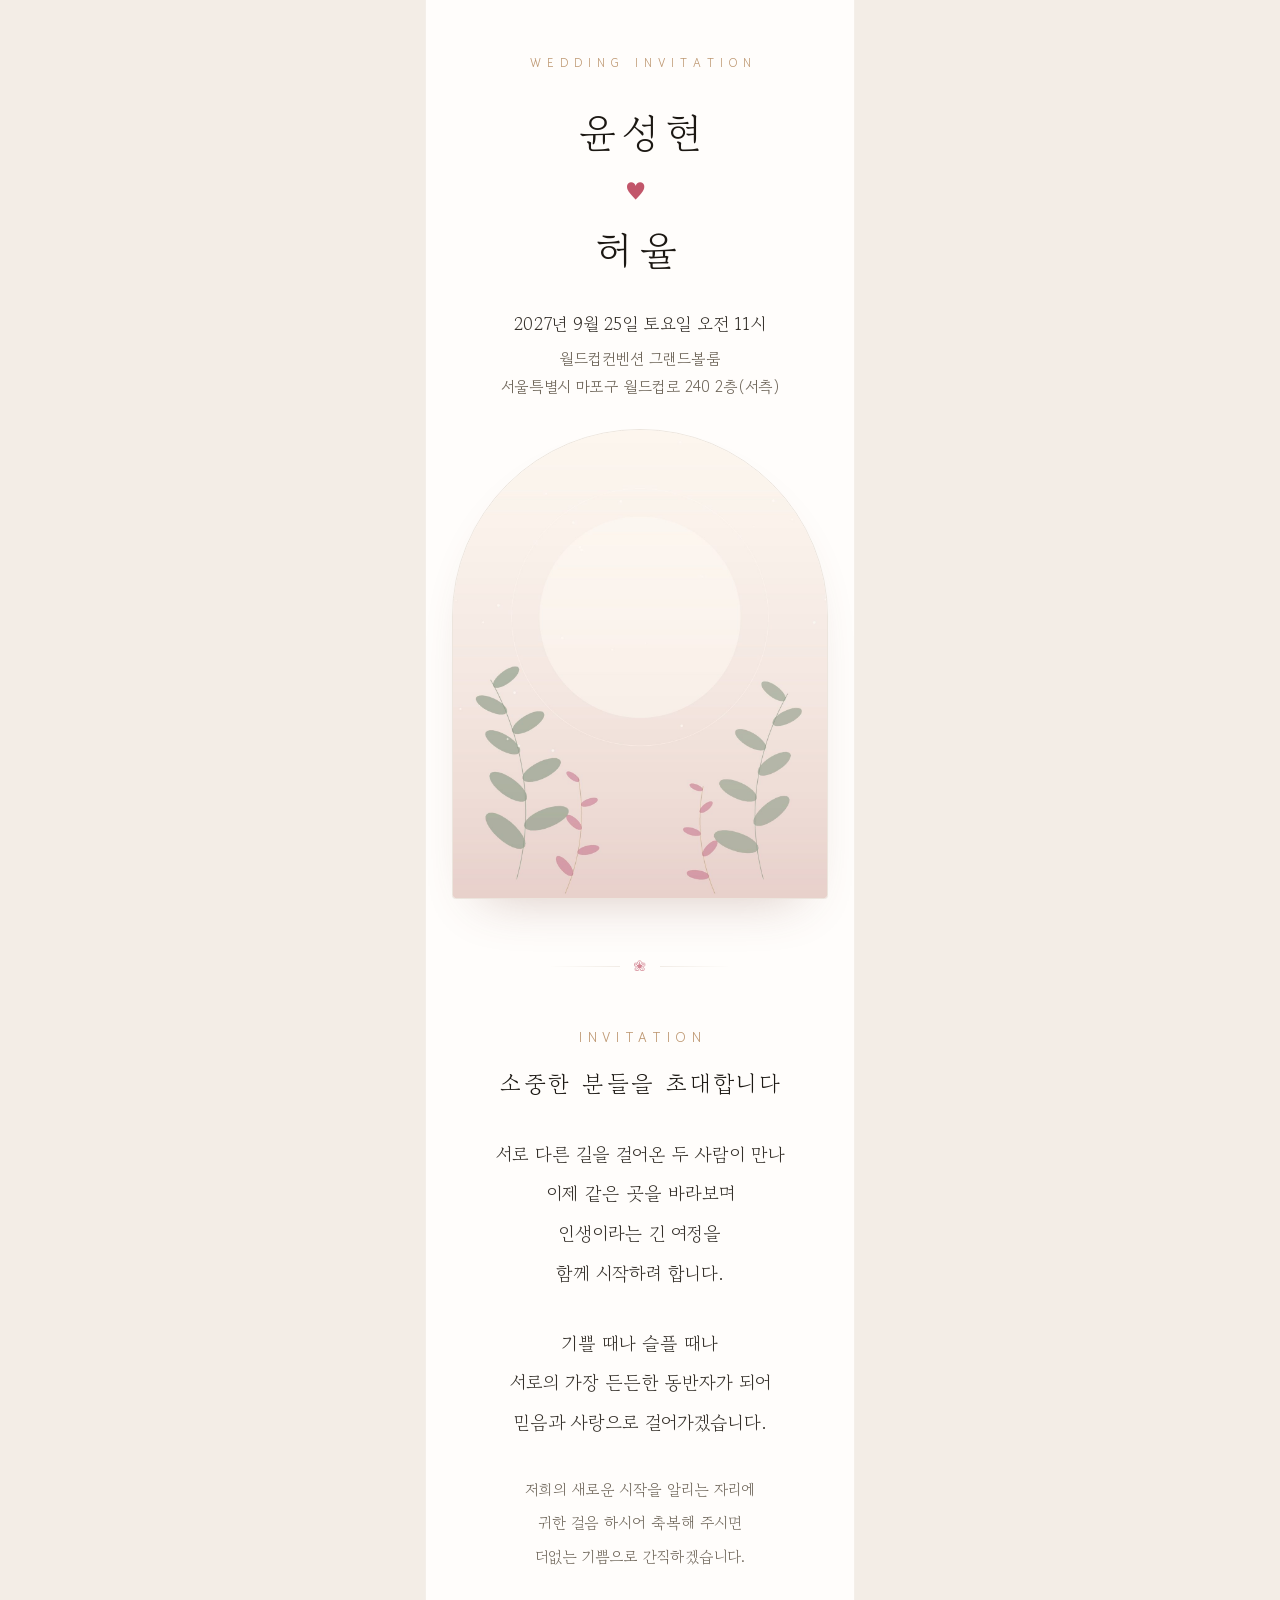
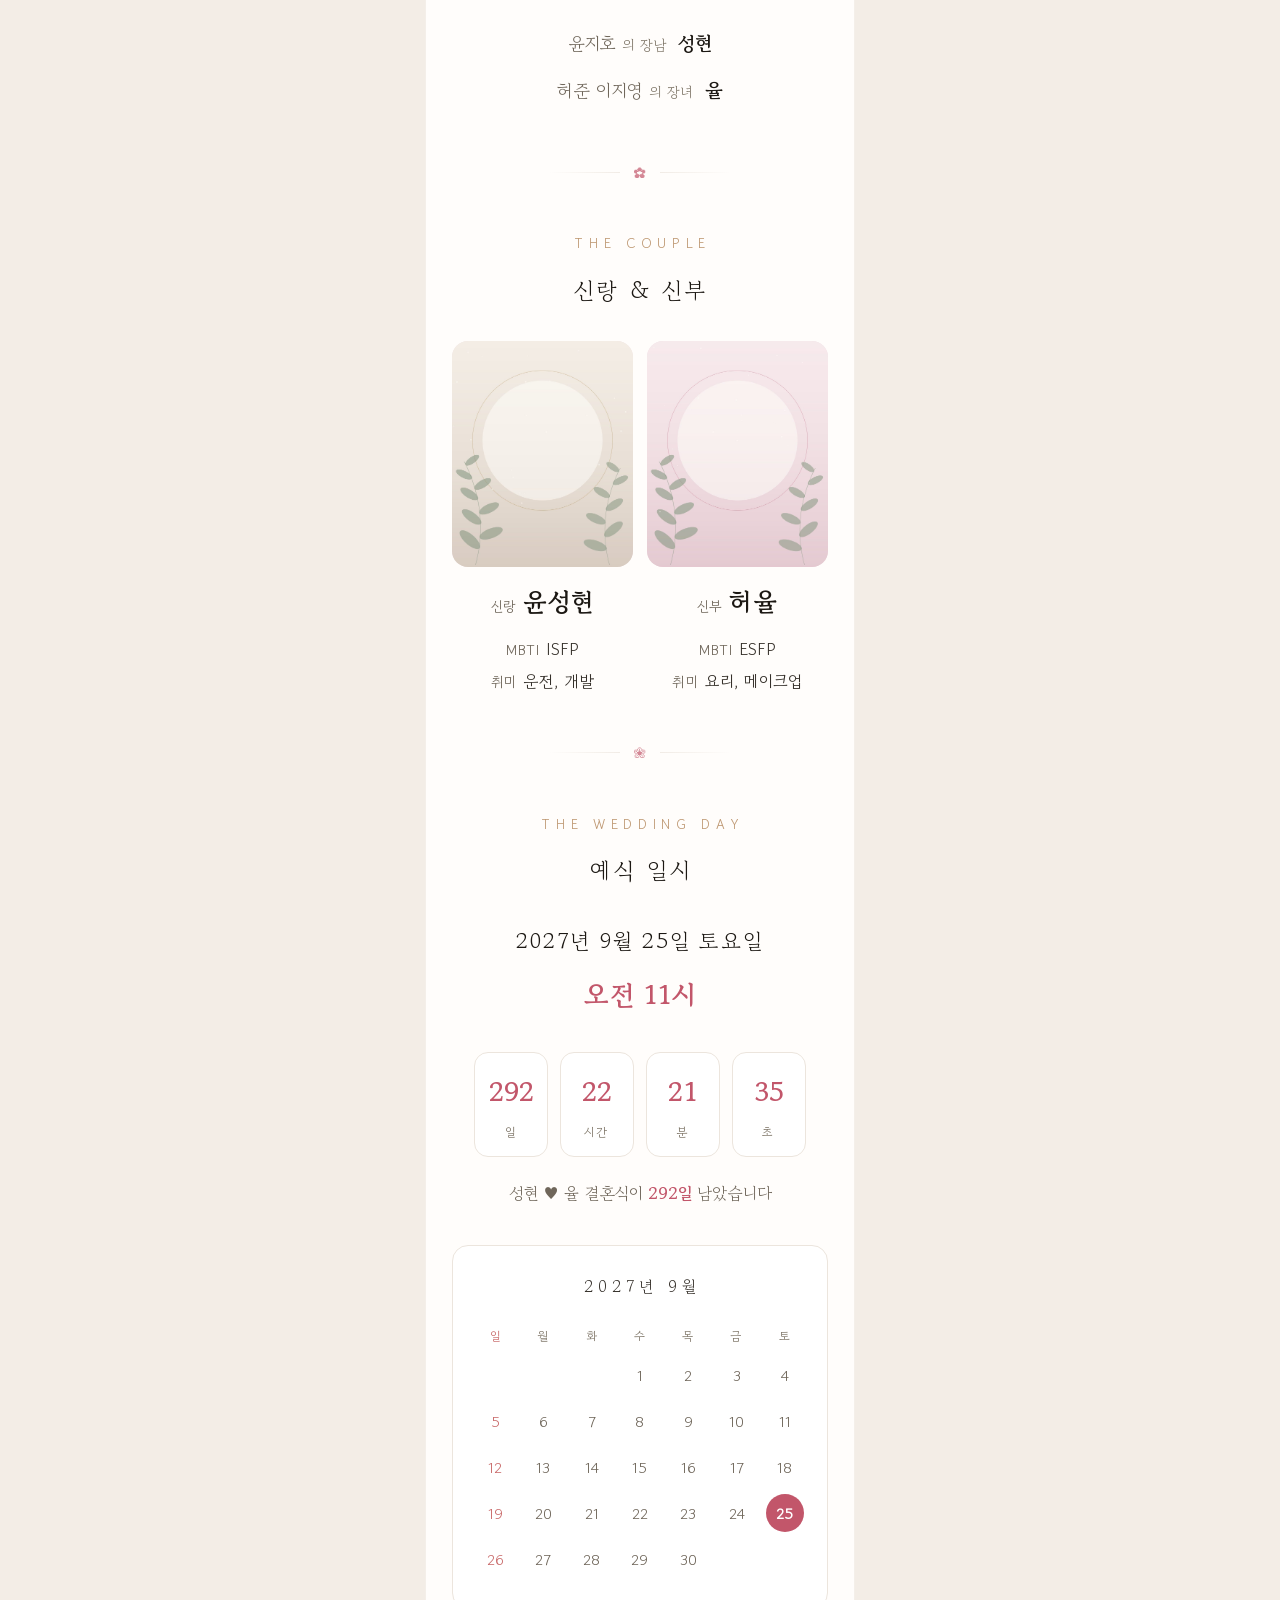
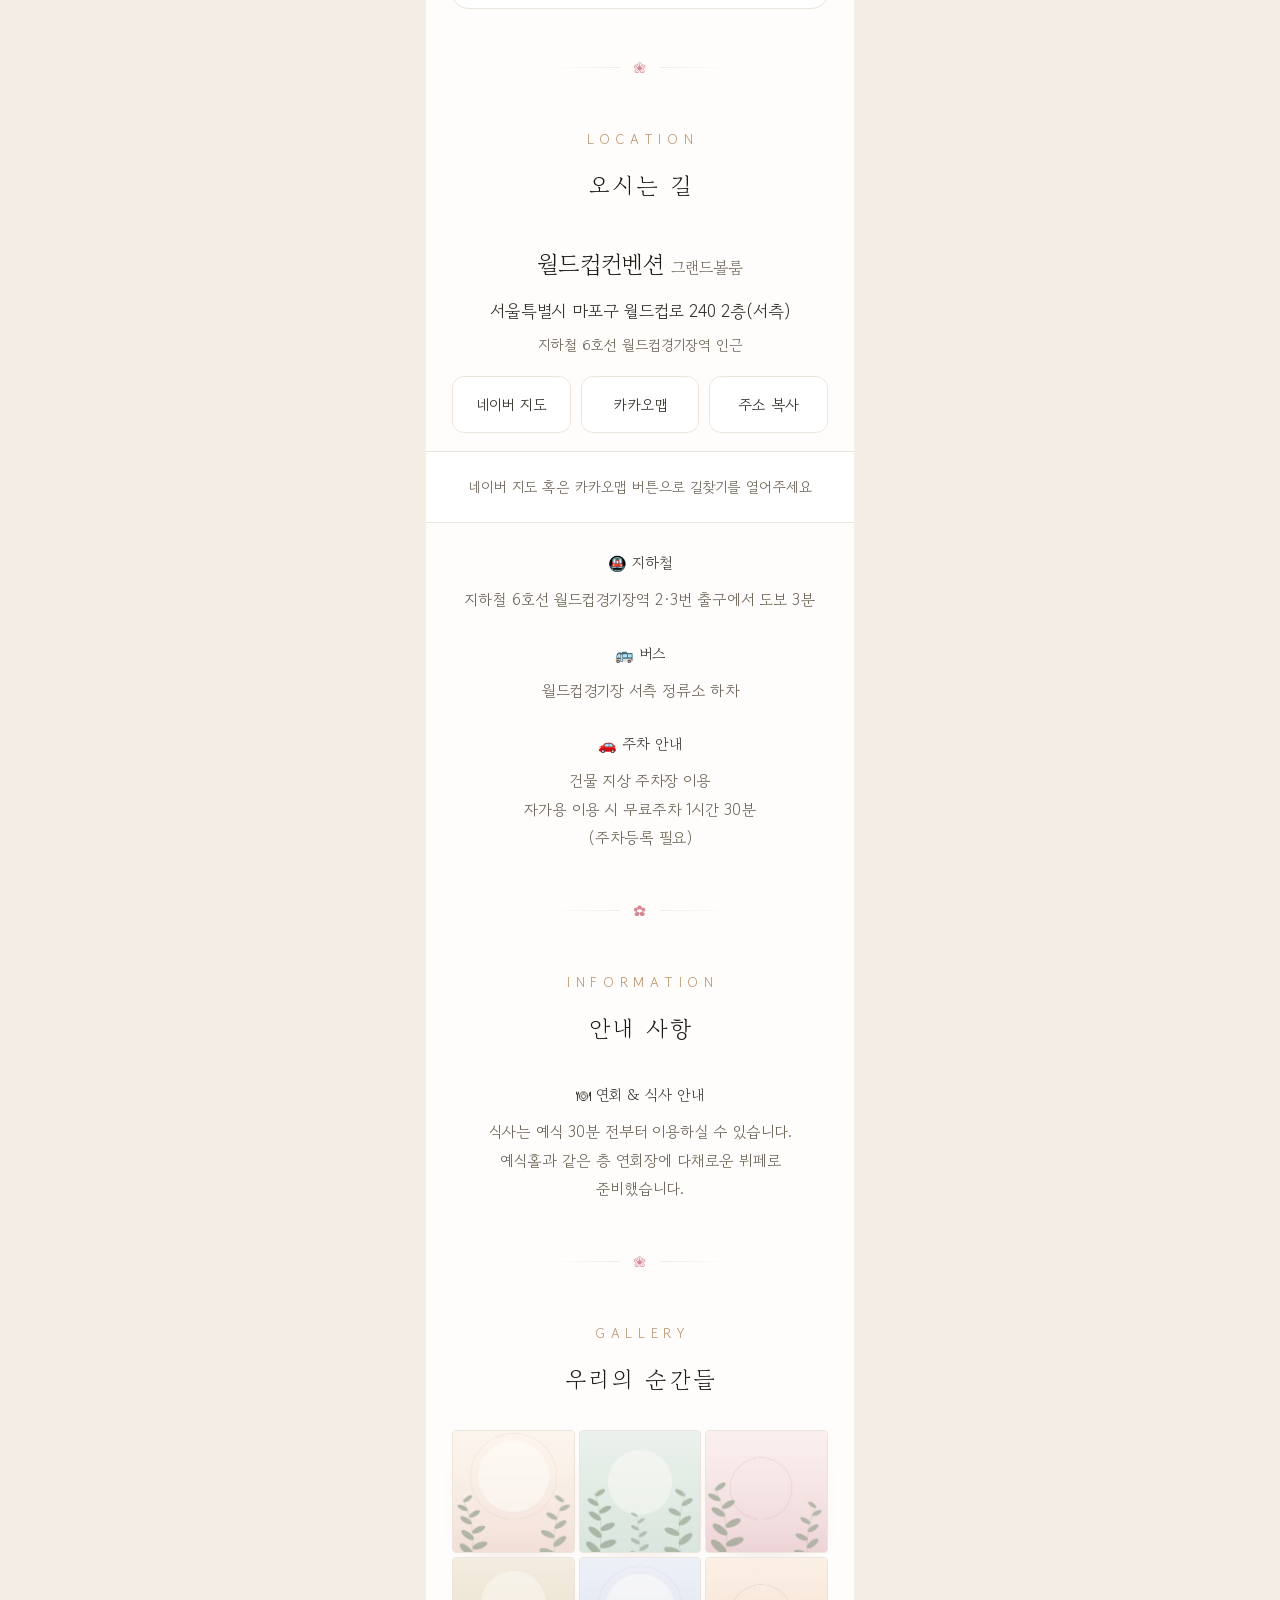
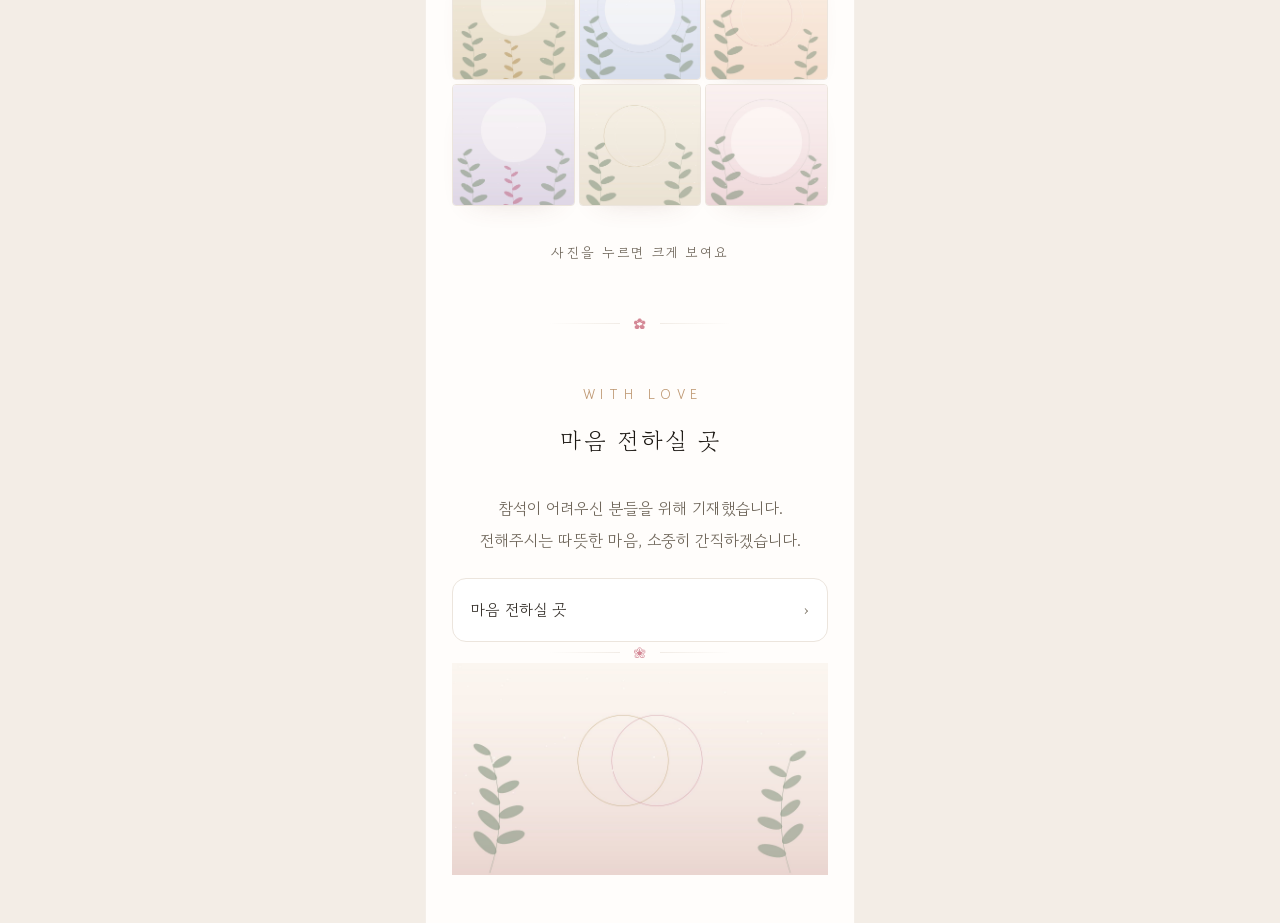
==== commit 55ee32f0: "Update Added a comment for the groom and bride profile rendering in the main version." ====
--- a/index.html
+++ b/index.html
@@ -277,6 +277,7 @@
 <script src="js/private.js?v=74c7a31c"></script>
 <script src="js/main.js?v=74c7a31c"></script>
 
+    
 <!-- 신랑과 신부 profile render. main version 전용이며 CONFIG.profile을 쓴다. -->
 <script>
 (function () {
